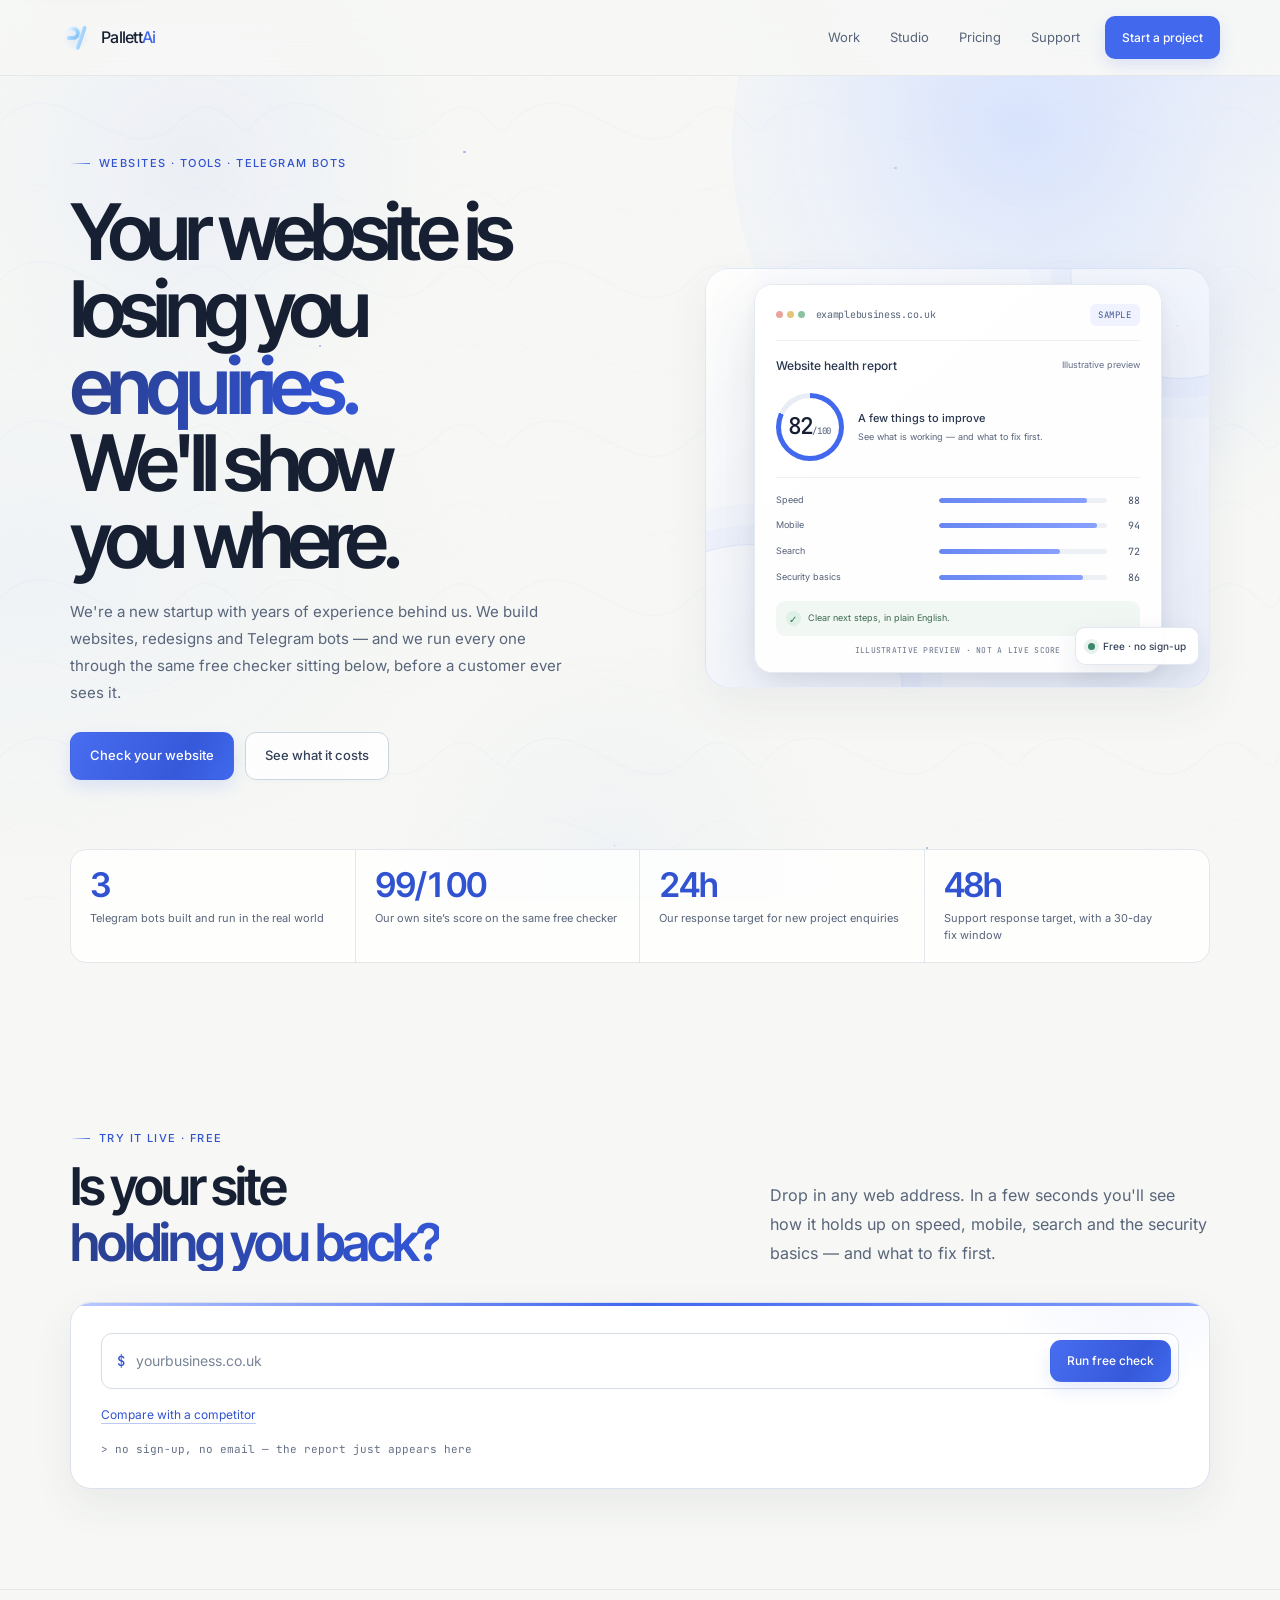
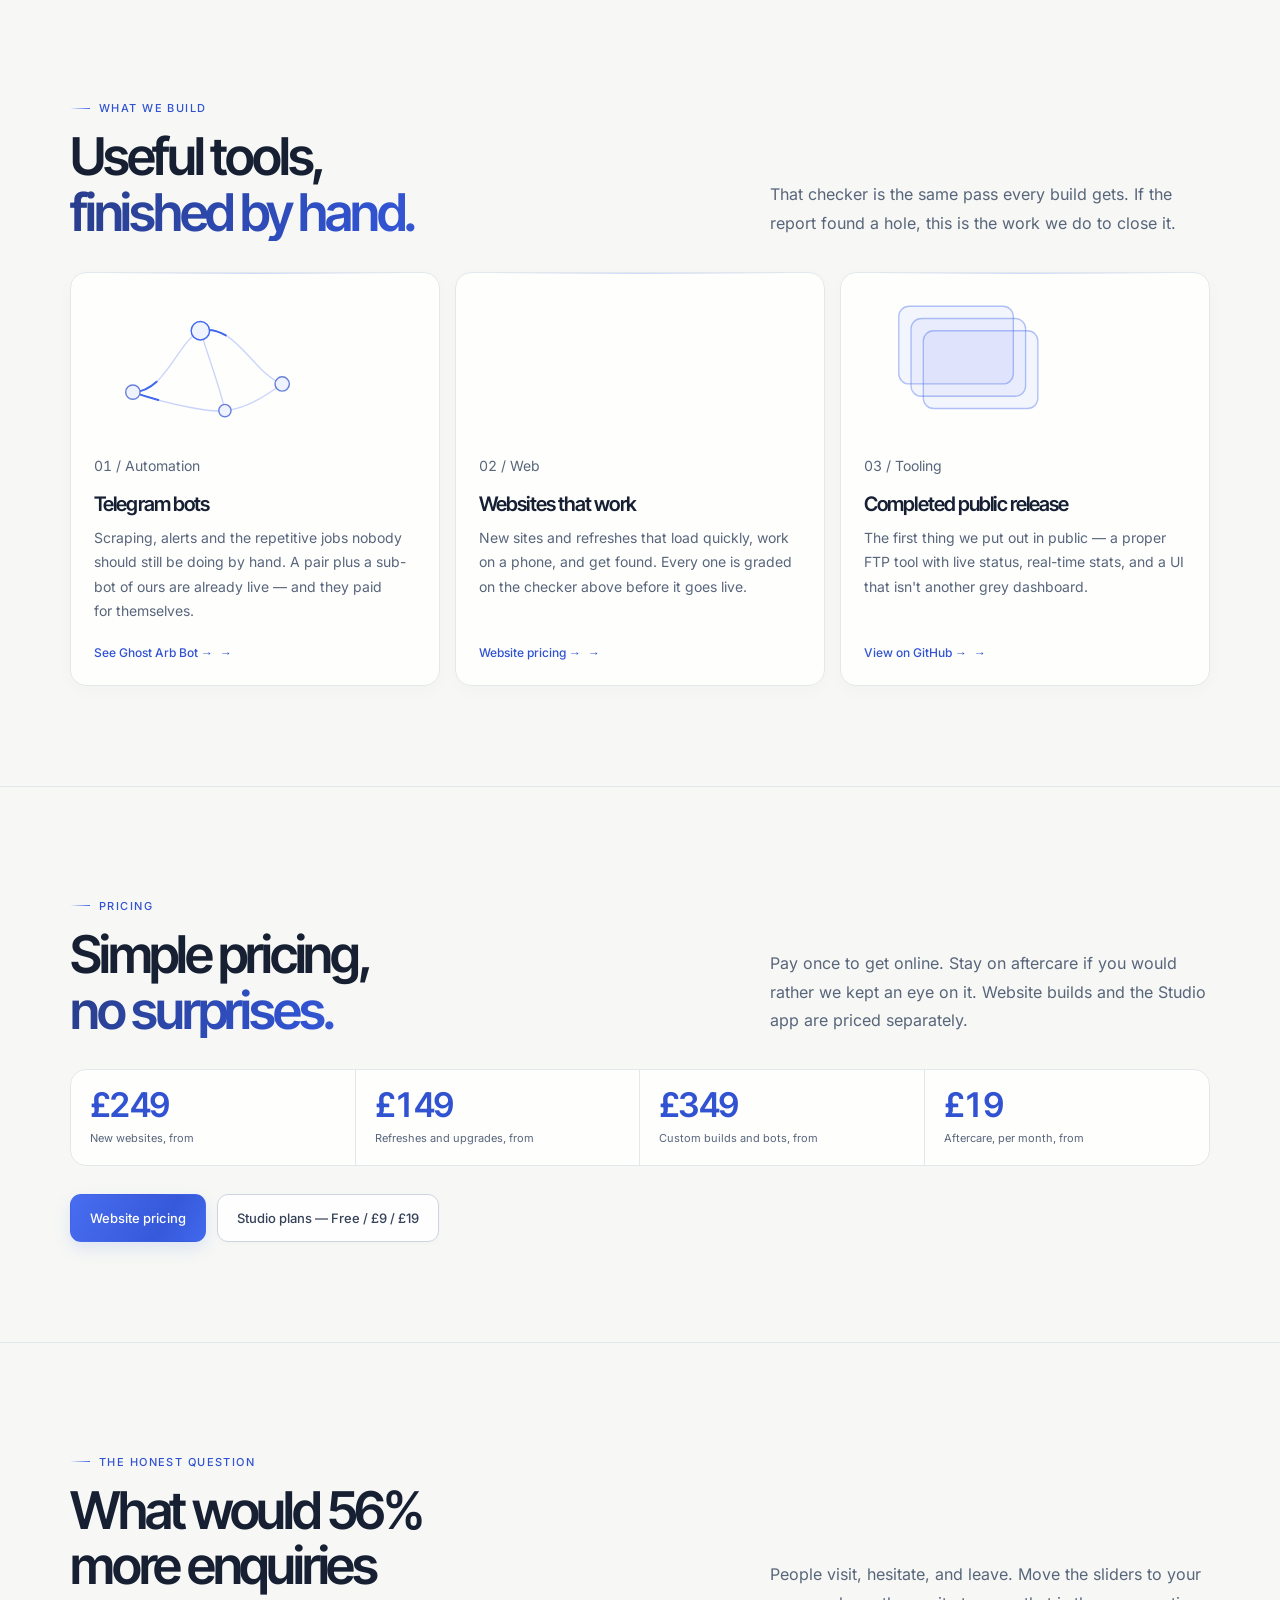
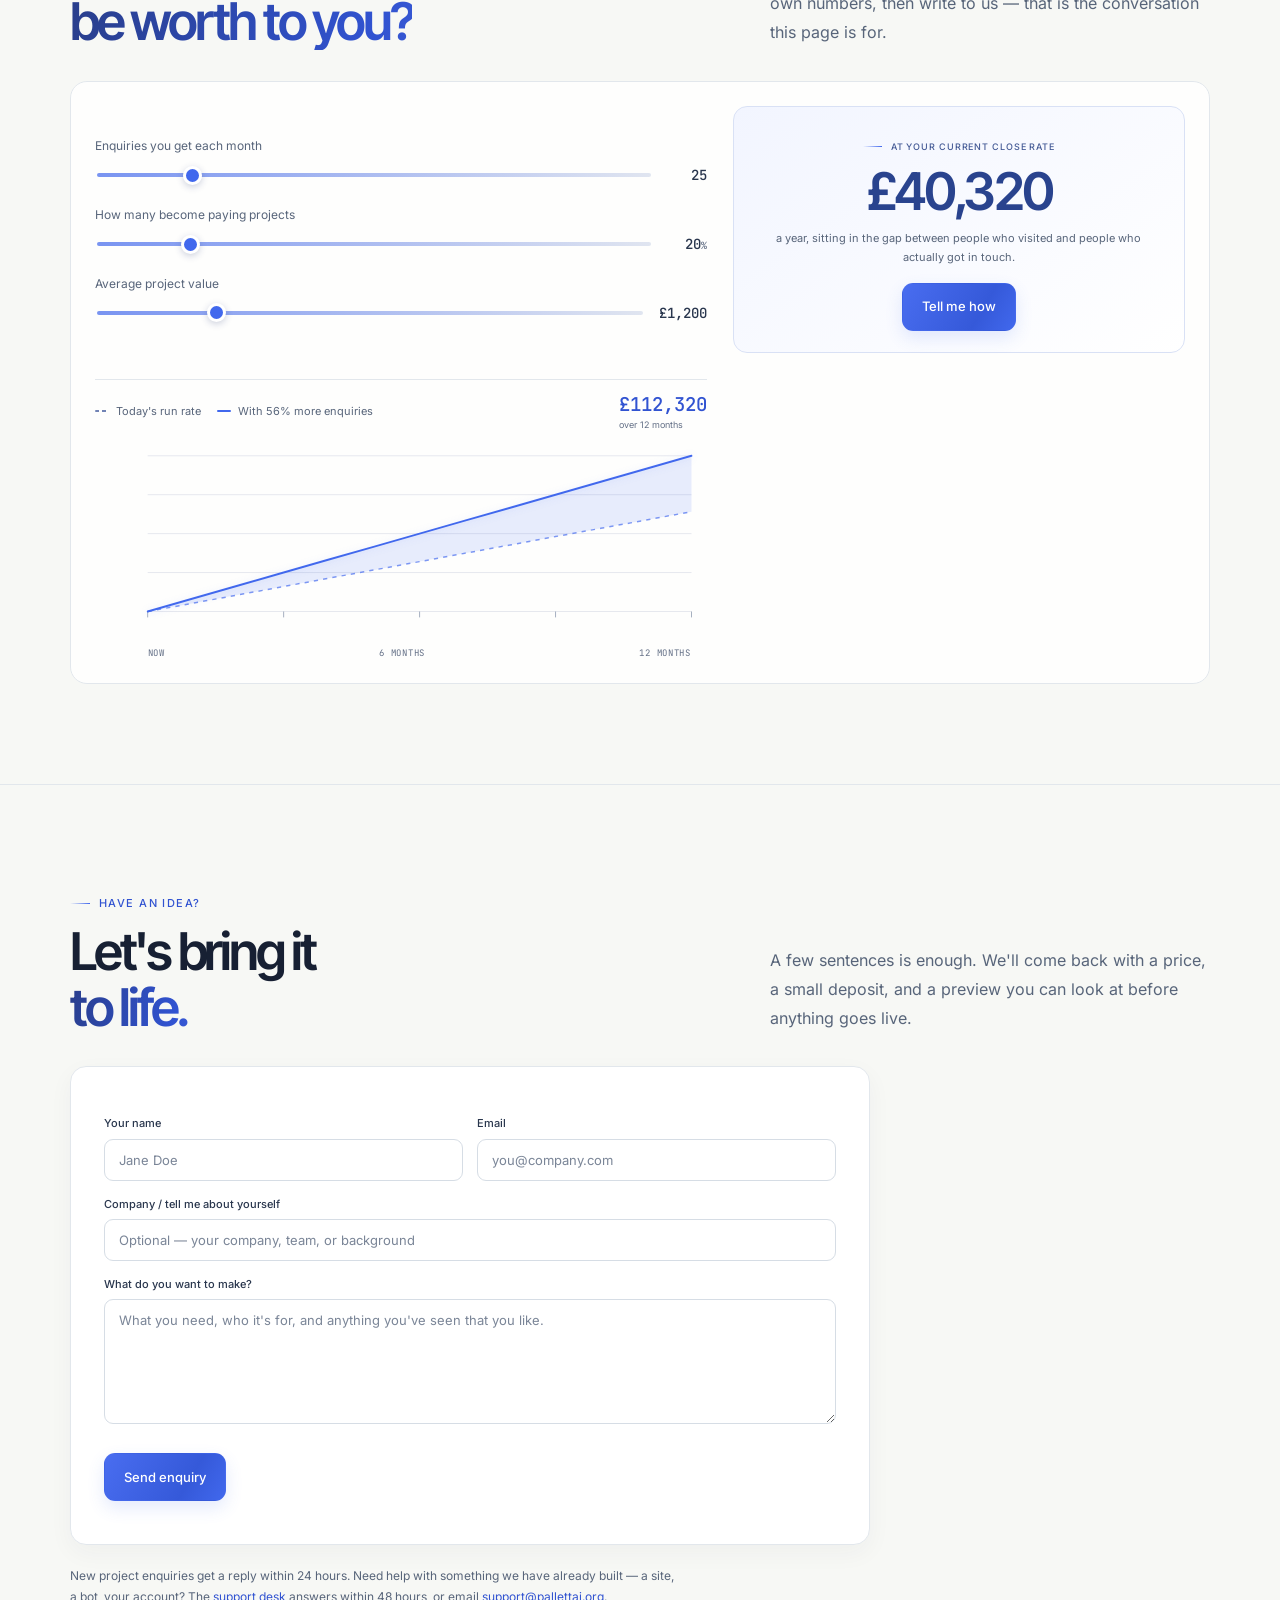
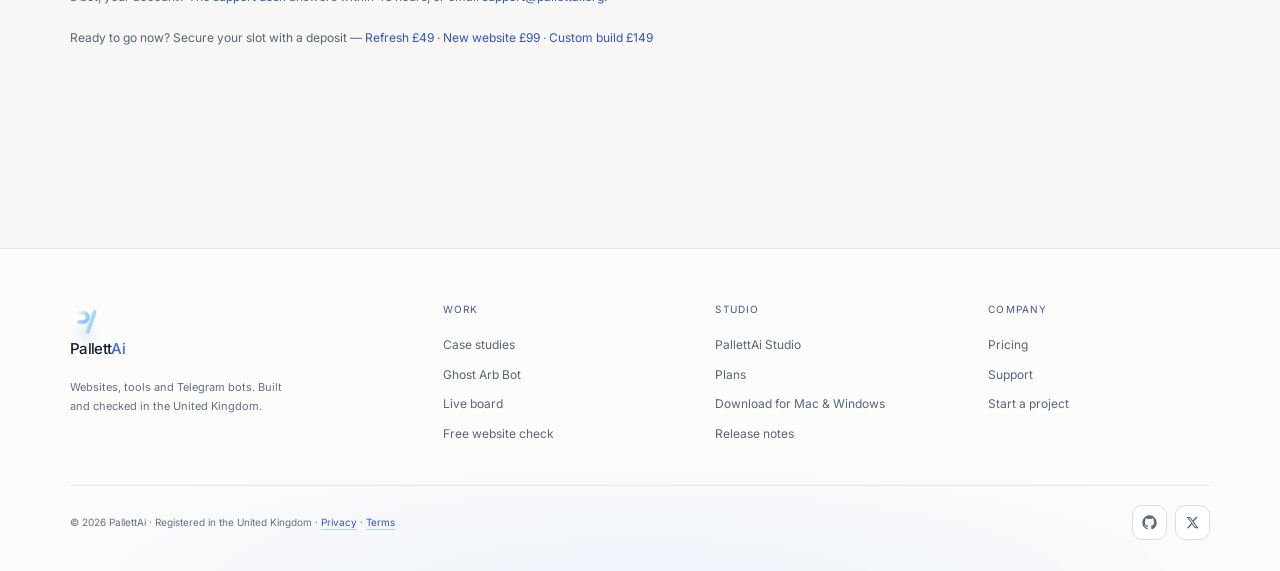
==== index.html @ 62310e42 "Release 0.4.15 and refresh the public site Document the new Studio release before its tag is publish" ====
<!DOCTYPE html>
<html lang="en-GB">
<head>
  <meta charset="UTF-8" />
  <meta name="viewport" content="width=device-width, initial-scale=1.0" />
  <meta name="description" content="A new startup with years of experience. We build websites, redesigns and Telegram bots — then run each through our own free check before anyone sees it." />
  <meta name="author" content="PallettAi" />
  <meta name="robots" content="index, follow" />
  <meta name="theme-color" content="#f7f8f5" />
  <link rel="canonical" href="https://pallettai.org/" />
  <meta property="og:type" content="website" />
  <meta property="og:site_name" content="PallettAi" />
  <meta property="og:title" content="Website Design &amp; Development UK | PallettAi" />
  <meta property="og:description" content="A new startup with years of experience. We build websites, redesigns and Telegram bots — then we check them ourselves before anyone else sees them." />
  <meta property="og:url" content="https://pallettai.org/" />
  <meta property="og:image" content="https://pallettai.org/share-v3.png" />
  <meta property="og:image:type" content="image/png" />
  <meta property="og:image:width" content="1200" />
  <meta property="og:image:height" content="630" />
  <meta property="og:image:alt" content="PallettAi — Your website is losing you enquiries." />
  <meta name="twitter:card" content="summary_large_image" />
  <meta name="twitter:title" content="Website Design &amp; Development UK | PallettAi" />
  <meta name="twitter:description" content="A new startup with years of experience. We build websites, redesigns and Telegram bots — then we check them ourselves before anyone else sees them." />
  <meta name="twitter:image" content="https://pallettai.org/share-v3.png" />
  <meta name="twitter:image:alt" content="PallettAi — Your website is losing you enquiries." />
  <title>Website Design &amp; Development UK | PallettAi</title>
  <meta http-equiv="Content-Security-Policy" content="default-src 'self'; script-src 'self' https://gc.zgo.at; style-src 'self' 'unsafe-inline'; font-src 'self'; img-src 'self' data: https:; connect-src 'self' https://formspree.io https://pallettai-grader.coreypallett20.workers.dev https://pallettai.goatcounter.com; object-src 'none'; base-uri 'self'; form-action https://formspree.io; frame-src 'none'" />
  <link rel="icon" type="image/png" sizes="32x32" href="favicon-32.png?v=2" />
  <link rel="icon" type="image/svg+xml" href="signal-favicon.svg?v=4" />
  <link rel="apple-touch-icon" href="apple-touch-icon.png?v=2" />
  <link rel="preconnect" href="https://gc.zgo.at" crossorigin />
  <link rel="preconnect" href="https://formspree.io" />
  <link rel="preconnect" href="https://pallettai-grader.coreypallett20.workers.dev" />
  <link rel="preload" href="fonts/inter-tight-latin-600.woff2" as="font" type="font/woff2" crossorigin />
  <link rel="stylesheet" href="theme.css" />
  <script src="payments.js" defer></script>
  <script src="theme.js" defer></script>
  <script src="grader.js" defer></script>
  <script src="app.js" defer></script>
  <script data-goatcounter="https://pallettai.goatcounter.com/count" async src="https://gc.zgo.at/count.js"></script>
  <noscript><img src="https://pallettai.goatcounter.com/count?p=/noscript" style="display:none" alt="" /></noscript>
  <noscript><style>.rv{opacity:1;transform:none}.hero h1 .ln{overflow:visible;padding-bottom:0;margin-bottom:0}.hero h1 .ln>i{animation:none}</style></noscript>
</head>
<body data-page="home">

<a class="skip" href="#top">Skip to content</a>
<div class="sky" id="sky" aria-hidden="true"></div>
<header class="nav" id="nav"></header>

<main id="top">

  <!-- ============ HERO ============ -->
  <section class="hero">
    <div class="wrap-l hero-grid">
      <div>
        <p class="eyebrow rv">Websites · Tools · Telegram bots</p>
        <h1 class="rv" data-d="1">
          <span class="ln"><i>Your website is</i></span>
          <span class="ln"><i>losing you <span class="grad">enquiries.</span></i></span>
          <span class="ln"><i>We'll show you where.</i></span>
        </h1>
        <p class="lede rv" data-d="2">We're a new startup with years of experience behind us. We build websites, redesigns and Telegram bots — and we run every one through the same free checker sitting below, before a customer ever sees it.</p>
        <div class="btns rv" data-d="3">
          <a class="btn ice" href="#grader">Check your website</a>
          <a class="btn line" href="pricing.html">See what it costs</a>
        </div>
        <p class="hero-assurance rv" data-d="3"><svg viewBox="0 0 20 20" fill="none" aria-hidden="true"><path d="m5 10.2 3.1 3L15.3 6" stroke="currentColor" stroke-width="1.8" stroke-linecap="round" stroke-linejoin="round"/></svg>No account. No email. Your report appears right on the page.</p>
      </div>

      <div class="orb rv" data-d="2" role="group" aria-label="Illustrative sample of the free website health report; this example is not a live result.">
        <div class="sample-report">
          <div class="sample-bar" aria-hidden="true">
            <span class="sample-dots"><i></i><i></i><i></i></span>
            <span class="sample-url">examplebusiness.co.uk</span>
            <span class="sample-label">SAMPLE</span>
          </div>
          <div class="sample-report-title">
            <b>Website health report</b>
            <span>Illustrative preview</span>
          </div>
          <div class="sample-score-row">
            <div class="sample-score-ring" role="img" aria-label="Sample score: 82 out of 100"><span>82<small>/100</small></span></div>
            <div class="sample-score-copy">
              <b>A few things to improve</b>
              <span>See what is working — and what to fix first.</span>
            </div>
          </div>
          <div class="sample-metrics" aria-label="Illustrative category scores">
            <div class="sample-metric"><span>Speed</span><span class="sample-track"><i class="w88"></i></span><b>88</b></div>
            <div class="sample-metric"><span>Mobile</span><span class="sample-track"><i class="w94"></i></span><b>94</b></div>
            <div class="sample-metric"><span>Search</span><span class="sample-track"><i class="w72"></i></span><b>72</b></div>
            <div class="sample-metric"><span>Security basics</span><span class="sample-track"><i class="w86"></i></span><b>86</b></div>
          </div>
          <div class="sample-report-foot"><span aria-hidden="true">✓</span> Clear next steps, in plain English.</div>
          <p class="sample-report-note">ILLUSTRATIVE PREVIEW · NOT A LIVE SCORE</p>
        </div>
        <span class="sample-float"><span class="sample-float-dot" aria-hidden="true"></span> Free · no sign-up</span>
      </div>
    </div>

    <div class="wrap-l">
      <div class="rail rv">
        <div><b><span data-count="3">3</span></b><p>Telegram bots built and run in the real world</p></div>
        <div><b><span data-count="100">100</span>/100</b><p>Our own site’s score on the same free checker</p></div>
        <div><b><span data-count="24">24</span>h</b><p>Our response target for new project enquiries</p></div>
        <div><b><span data-count="48">48</span>h</b><p>Support response target, with a 30-day fix window</p></div>
      </div>
    </div>
  </section>

  <!-- ============ THE CHECKER ============ -->
  <section class="sec" id="grader" aria-label="Free website health check">
    <svg class="wm" viewBox="0 0 1000 1000" aria-hidden="true"><use href="#wm"/></svg>
    <div class="wrap-l">
      <div class="head">
        <div class="rv">
          <p class="eyebrow">Try it live · free</p>
          <h2 class="big">Is your site<br /><span class="grad">holding you back?</span></h2>
        </div>
        <p class="lede rv" data-d="1">Drop in any web address. In a few seconds you'll see how it holds up on speed, mobile, search and the security basics — and what to fix first.</p>
      </div>

      <div class="console rv" data-d="1" id="check">
        <header class="print-sheet" id="print-sheet">
          <div class="ps-mark">PallettAi · Website health report</div>
          <p class="ps-title">How this site holds up</p>
          <dl class="ps-meta">
            <div><dt>Site</dt><dd id="ps-host">—</dd></div>
            <div><dt>Score</dt><dd id="ps-score">—</dd></div>
            <div><dt>Checked</dt><dd id="ps-date">—</dd></div>
          </dl>
        </header>

        <div class="console-in">
          <form class="prompt" id="check-form">
            <span class="sig" aria-hidden="true">$</span>
            <input id="check-url" type="text" inputmode="url" autocomplete="off" placeholder="yourbusiness.co.uk" aria-label="Website address to check" />
            <button class="btn ice sm" type="submit">Run free check</button>
          </form>

          <button class="vs-toggle" type="button" id="vs-toggle" aria-expanded="false" aria-controls="vs-field">Compare with a competitor</button>
          <div class="vs-field" id="vs-field" hidden>
            <div class="prompt">
              <span class="sig" aria-hidden="true">$</span>
              <input id="check-rival" type="text" inputmode="url" autocomplete="off" placeholder="theircompany.co.uk" aria-label="Competitor website address to compare against" />
            </div>
          </div>

          <p class="status" id="check-status" role="status" aria-live="polite">&gt; no sign-up, no email — the report just appears here</p>

          <div class="compare" id="check-compare" hidden>
            <div class="vs-grid">
              <div class="vs-col" id="vs-col-a">
                <div class="tagline">Your site</div>
                <div class="host" id="vs-host-a"></div>
                <div class="score" id="vs-score-a">0</div>
                <div class="of">out of 100</div>
              </div>
              <div class="vs-mid" aria-hidden="true">VS</div>
              <div class="vs-col" id="vs-col-b">
                <div class="tagline">Their site</div>
                <div class="host" id="vs-host-b"></div>
                <div class="score" id="vs-score-b">0</div>
                <div class="of">out of 100</div>
              </div>
            </div>
            <p class="vs-verdict" id="vs-verdict"></p>
            <div class="gaps" id="vs-gaps"></div>
          </div>

          <div class="out" id="check-out" hidden>
            <div class="gauge">
              <div class="host" id="g-host"></div>
              <div class="fig"><span id="g-score">0</span><small>/100</small></div>
              <div class="bandlabel" id="g-band"></div>
              <div class="bars" id="g-bars"></div>
            </div>
            <div>
              <p class="eyebrow">Your full findings</p>
              <ul class="finds" id="g-finds"></ul>
            </div>
          </div>

          <!-- The handoff. A scored report is the highest-intent moment on
               this site, and until now it dead-ended: you learned what was
               wrong and there was nowhere to take it. This block is the only
               place the checker points at Studio, and it is deliberately
               specific — it names the fixes the report just found.
               Filled by grader.js; hidden without JavaScript, because a
               handoff that cannot name your score is just an advert. -->
          <div class="next" id="check-next" hidden>
            <p class="eyebrow">The next step</p>
            <h3 class="next-h" id="next-head">Rebuild this site in Studio.</h3>
            <p class="next-p" id="next-body"></p>
            <ol class="next-steps">
              <li>Download <b>PallettAI Studio</b> — free, for Mac.</li>
              <li>Paste your address into <b>“Your current website URL”</b>
                <button type="button" class="nx-copy" id="next-copy" data-host="">Copy <span id="next-copy-host"></span></button></li>
              <li>It keeps your brand, contact details and services, and rebuilds
                around them — then you export a site you own outright.</li>
            </ol>
            <div class="btns">
              <a class="btn ice sm" id="next-dl" href="downloads.html?utm_source=grader&amp;utm_medium=checker&amp;utm_campaign=site-check">Get Studio — free</a>
              <span class="next-or">or <a href="#contact">have us rebuild it</a></span>
            </div>
            <p class="next-foot">The rebuild is yours to edit — nothing is published anywhere until you say so.</p>
          </div>

          <div class="tools" id="check-tools" hidden>
            <a class="btn ice sm" href="#contact">Let us fix it</a>
            <button type="button" id="tool-copy">Copy report link</button>
            <span class="sep" aria-hidden="true">·</span>
            <button type="button" id="tool-print">Save as PDF</button>
          </div>
          <p class="print-foot">Prepared by PallettAi · pallettai.org · A snapshot of speed, mobile, search and security basics — not a guarantee. We can fix what this report flags.</p>
        </div>
      </div>
    </div>
  </section>

  <!-- ============ WHAT WE BUILD ============ -->
  <section class="sec sec-split" id="features" aria-label="What we build">
    <div class="wrap-l">
      <div class="head">
        <div class="rv">
          <p class="eyebrow">What we build</p>
          <h2 class="big">Useful tools,<br /><span class="grad">finished by hand.</span></h2>
        </div>
        <p class="lede rv" data-d="1">That checker is the same pass every build gets. If the report found a hole, this is the work we do to close it.</p>
      </div>

      <div class="cards">
        <article class="card rv">
          <svg class="glyph" viewBox="0 0 220 130" aria-hidden="true">
            <path class="edge" d="M38 94 C70 94 82 44 104 34"/>
            <path class="edge" d="M104 34 C138 26 156 76 184 86"/>
            <path class="edge" d="M38 94 C78 108 118 114 128 112"/>
            <path class="edge" d="M128 112 C150 110 170 96 184 86"/>
            <path class="edge" d="M104 34 C112 60 124 92 128 112"/>
            <path class="pulse p1" d="M38 94 C70 94 82 44 104 34"/>
            <path class="pulse p2" d="M104 34 C138 26 156 76 184 86"/>
            <path class="pulse p3" d="M38 94 C78 108 118 114 128 112"/>
            <circle class="node" cx="38" cy="94" r="7"/>
            <circle class="node big" cx="104" cy="34" r="9"/>
            <circle class="node" cx="184" cy="86" r="7"/>
            <circle class="node" cx="128" cy="112" r="6"/>
          </svg>
          <p class="n">01 / Automation</p>
          <h3>Telegram bots</h3>
          <p>Scraping, alerts and the repetitive jobs nobody should still be doing by hand. A pair plus a sub-bot of ours are already live — and they paid for themselves.</p>
          <a class="go" href="telegram.html">See Ghost Arb Bot →</a>
        </article>

        <article class="card rv" data-d="1">
          <svg class="glyph" viewBox="0 0 220 130" aria-hidden="true">
            <rect class="dr d1" x="16" y="14" width="188" height="102" rx="10"/>
            <line class="dr d2" x1="16" y1="38" x2="204" y2="38"/>
            <circle class="dot d3" cx="30" cy="26" r="2.6"/>
            <circle class="dot d4" cx="41" cy="26" r="2.6"/>
            <circle class="dot d5" cx="52" cy="26" r="2.6"/>
            <line class="dr d4" x1="34" y1="56" x2="128" y2="56"/>
            <line class="dr d5" x1="34" y1="70" x2="168" y2="70"/>
            <rect class="dr d6" x="34" y="86" width="60" height="18" rx="9"/>
            <rect class="dr d7" x="102" y="86" width="44" height="18" rx="9"/>
          </svg>
          <p class="n">02 / Web</p>
          <h3>Websites that work</h3>
          <p>New sites and refreshes that load quickly, work on a phone, and get found. Every one is graded on the checker above before it goes live.</p>
          <a class="go" href="pricing.html">Website pricing →</a>
        </article>

        <article class="card rv" data-d="2">
          <svg class="glyph" viewBox="0 0 220 130" aria-hidden="true">
            <rect class="sheet d3" x="34" y="10" width="112" height="76" rx="10"/>
            <rect class="sheet d2" x="46" y="22" width="112" height="76" rx="10"/>
            <rect class="sheet d1" x="58" y="34" width="112" height="76" rx="10"/>
            <line class="ink d6" x1="72" y1="56" x2="150" y2="56"/>
            <line class="ink d7" x1="72" y1="70" x2="132" y2="70"/>
            <rect class="inbtn d8" x="72" y="84" width="46" height="14" rx="7"/>
          </svg>
          <p class="n">03 / Tooling</p>
          <h3>Completed public release</h3>
          <p>The first thing we put out in public — a proper FTP tool with live status, real-time stats, and a UI that isn't another grey dashboard.</p>
          <a class="go" href="https://github.com/PallettAi" target="_blank" rel="noopener">View on GitHub →</a>
        </article>
      </div>
    </div>
  </section>

  <!-- ============ PRICING STRIP ============ -->
  <section class="sec sec-split" id="pricing" aria-label="Pricing">
    <div class="wrap-l">
      <div class="head">
        <div class="rv">
          <p class="eyebrow">Pricing</p>
          <h2 class="big">Simple pricing,<br /><span class="grad">no surprises.</span></h2>
        </div>
        <p class="lede rv" data-d="1">Pay once to get online. Stay on aftercare if you would rather we kept an eye on it. Website builds and the Studio app are priced separately.</p>
      </div>

      <div class="rail rv" style="margin-top:0">
        <div><b>£249</b><p>New websites, from</p></div>
        <div><b>£149</b><p>Refreshes and upgrades, from</p></div>
        <div><b>£349</b><p>Custom builds and bots, from</p></div>
        <div><b>£19</b><p>Aftercare, per month, from</p></div>
      </div>

      <div class="btns rv" data-d="1" style="margin-top:28px">
        <a class="btn ice" href="pricing.html">Website pricing</a>
        <a class="btn line" href="downloads.html#studio-plans">Studio plans — Free / £9 / £19</a>
      </div>
    </div>
  </section>

  <!-- ============ ROI ============ -->
  <section class="sec sec-split" id="roi" aria-label="What more enquiries could be worth">
    <div class="wrap-l">
      <div class="head">
        <div class="rv">
          <p class="eyebrow">The honest question</p>
          <h2 class="big">What would 56% more enquiries<br /><span class="grad">be worth to you?</span></h2>
        </div>
        <p class="lede rv" data-d="1">People visit, hesitate, and leave. Move the sliders to your own numbers, then write to us — that is the conversation this page is for.</p>
      </div>

      <div class="roi rv" data-d="1">
        <div>
          <div class="slider">
            <label for="roi-enq">Enquiries you get each month</label>
            <div class="row">
              <input id="roi-enq" type="range" min="1" max="150" step="1" value="25" />
              <output id="roi-enq-v" for="roi-enq">25</output>
            </div>
          </div>
          <div class="slider">
            <label for="roi-close">How many become paying projects</label>
            <div class="row">
              <input id="roi-close" type="range" min="5" max="100" step="5" value="20" />
              <output id="roi-close-v" for="roi-close">20<small>%</small></output>
            </div>
          </div>
          <div class="slider">
            <label for="roi-value">Average project value</label>
            <div class="row">
              <input id="roi-value" type="range" min="200" max="5000" step="50" value="1200" />
              <output id="roi-value-v" for="roi-value">£1,200</output>
            </div>
          </div>
        </div>
        <div class="roi-out">
          <p class="kicker">At your current close rate</p>
          <span class="big" id="roi-extra" role="status">£0</span>
          <p id="roi-sub">a year, sitting in the gap between people who visited and people who actually got in touch.</p>
          <a class="btn ice" id="roi-cta" href="#contact">Tell me how</a>
        </div>

        <!-- Drawn by app.js from the same three sliders. Decorative: the
             figure above is the accessible statement of the same maths, and
             the shaded gap at month 12 equals #roi-extra exactly. -->
        <div class="roi-graph" id="roi-graph" aria-hidden="true">
          <div class="rc-top">
            <span class="rc-k rc-k1">Today's run rate</span>
            <span class="rc-k rc-k2">With 56% more enquiries</span>
            <span class="rc-tot" id="rc-tot">£0<small>over 12 months</small></span>
          </div>
          <svg class="rc" viewBox="0 0 720 208" preserveAspectRatio="none">
            <defs>
              <linearGradient id="rcFill" x1="0" y1="0" x2="0" y2="1">
                <stop offset="0%" stop-color="rgba(159,212,255,.42)"/>
                <stop offset="100%" stop-color="rgba(159,212,255,.03)"/>
              </linearGradient>
            </defs>
          </svg>
          <div class="rc-foot"><span>Now</span><span>6 months</span><span>12 months</span></div>
        </div>
      </div>
    </div>
  </section>

  <!-- ============ CONTACT ============ -->
  <section class="sec sec-split" id="contact" aria-label="Contact">
    <div class="wrap-l">
      <div class="head">
        <div class="rv">
          <p class="eyebrow">Have an idea?</p>
          <h2 class="big">Let's bring it<br /><span class="grad">to life.</span></h2>
        </div>
        <p class="lede rv" data-d="1">A few sentences is enough. We'll come back with a price, a small deposit, and a preview you can look at before anything goes live.</p>
      </div>

      <div class="panel form rv" data-d="1">
        <form id="contact-form" action="https://formspree.io/f/xgaeoapw" method="POST">
          <input type="hidden" name="_subject" value="New project enquiry from pallettai.org" />
          <input type="text" name="_gotcha" style="display:none" tabindex="-1" autocomplete="off" aria-hidden="true" />
          <input type="hidden" name="roi_note" id="cf-roi" value="" />
          <div class="two">
            <div class="f">
              <label for="cf-name">Your name</label>
              <input id="cf-name" name="name" type="text" placeholder="Jane Doe" required autocomplete="name" />
            </div>
            <div class="f">
              <label for="cf-email">Email</label>
              <input id="cf-email" name="email" type="email" placeholder="you@company.com" required autocomplete="email" spellcheck="false" />
            </div>
          </div>
          <div class="f">
            <label for="cf-company">Company / tell me about yourself</label>
            <input id="cf-company" name="company" type="text" placeholder="Optional — your company, team, or background" autocomplete="organization" />
          </div>
          <div class="f">
            <label for="cf-details">What do you want to make?</label>
            <textarea id="cf-details" name="details" rows="5" placeholder="What you need, who it's for, and anything you've seen that you like." required autocomplete="off"></textarea>
          </div>
          <div class="btns" style="margin-top:22px">
            <button class="btn ice" type="submit">Send enquiry</button>
          </div>
          <p class="status" role="status" aria-live="polite"></p>
        </form>
      </div>

      <p class="note-row rv" data-d="2">New project enquiries get a reply within 24 hours. Need help with something we have already built — a site, a bot, your account? The <a href="support.html">support desk</a> answers within 48 hours, or email <a href="mailto:support@pallettai.org">support@pallettai.org</a>.</p>
      <p class="note-row rv" data-d="2">Ready to go now? Secure your slot with a deposit — <a data-pay="depositRefresh" href="support.html">Refresh £49</a> · <a data-pay="depositCreate" href="support.html">New website £99</a> · <a data-pay="depositCustom" href="support.html">Custom build £149</a></p>
    </div>
  </section>
</main>

<footer id="sitefooter"></footer>

<script type="application/ld+json">
{
  "@context": "https://schema.org",
  "@type": "ProfessionalService",
  "name": "PallettAi",
  "description": "A new startup with years of experience, building websites, intelligent tools, and Telegram automation.",
  "email": "support@pallettai.org",
  "url": "https://pallettai.org/",
  "logo": "https://pallettai.org/apple-touch-icon.png",
  "priceRange": "££",
  "areaServed": "United Kingdom",
  "sameAs": ["https://github.com/PallettAi", "https://x.com/1PallettAi"]
}
</script>
</body>
</html>
---- theme.css ----
/* ============================================================
   PallettAi — light studio design system
   Ink-on-paper readability, logo-blue details, soft panels, and
   intentional motion. Shared by every public site page.
   ============================================================ */
@font-face{font-family:Inter;src:url("fonts/inter-latin-400.woff2") format("woff2");font-weight:400;font-style:normal;font-display:swap}
@font-face{font-family:Inter;src:url("fonts/inter-latin-500.woff2") format("woff2");font-weight:500;font-style:normal;font-display:swap}
@font-face{font-family:"Inter Tight";src:url("fonts/inter-tight-latin-600.woff2") format("woff2");font-weight:600;font-style:normal;font-display:swap}
@font-face{font-family:"JetBrains Mono";src:url("fonts/jetbrains-mono-latin-400.woff2") format("woff2");font-weight:400;font-style:normal;font-display:swap}
@font-face{font-family:"JetBrains Mono";src:url("fonts/jetbrains-mono-latin-500.woff2") format("woff2");font-weight:500;font-style:normal;font-display:swap}
@font-face{font-family:"JetBrains Mono";src:url("fonts/jetbrains-mono-latin-700.woff2") format("woff2");font-weight:700;font-style:normal;font-display:swap}

:root{
  color-scheme:light;
  --paper:#f7f8f5;
  --white:#fff;
  --ink:#172033;
  --ink-soft:#29364d;
  --muted:#58657a;
  --dim:#626f83;
  --faint:#647086;
  --mist:#58657a;
  --blue:#4168ed;
  --blue-dark:#3153d1;
  --blue-pale:#e8eeff;
  --cyan:#397888;
  --mint:#2a765b;
  --pass:#267452;
  --amber:#8a5600;
  --red:#a92e3e;
  --line:#e2e7ec;
  --line-strong:#d6dde5;
  --panel:#fff;
  --panel-2:#f1f3f2;
  --deep:#172239;
  --sans:Inter,-apple-system,BlinkMacSystemFont,"Segoe UI",Roboto,sans-serif;
  --display:"Inter Tight",Inter,-apple-system,BlinkMacSystemFont,"Segoe UI",sans-serif;
  --mono:"JetBrains Mono",ui-monospace,"SFMono-Regular",Menlo,monospace;
  --ease:cubic-bezier(.2,.75,.25,1);
  --pad:clamp(60px,8vw,100px);
  --wrap:1160px;
}
*{box-sizing:border-box}
[hidden]{display:none!important}
html{scroll-behavior:smooth;color-scheme:light;-webkit-text-size-adjust:100%;scroll-padding-top:88px}
body{margin:0;background:var(--paper);color:var(--ink);font-family:var(--sans);font-size:16px;line-height:1.65;-webkit-font-smoothing:antialiased;overflow-x:hidden;touch-action:manipulation}
body::before,body::after{content:none!important}
#sky,.sky{position:fixed;inset:0;z-index:0;overflow:hidden;pointer-events:none;background:radial-gradient(740px 460px at 93% -12%,rgba(205,219,255,.46),transparent 71%),radial-gradient(620px 410px at 2% 64%,rgba(225,233,249,.36),transparent 72%)}.sprite{position:absolute;width:0;height:0;overflow:hidden;pointer-events:none}.sky canvas{position:absolute;inset:0;width:100%;height:100%;opacity:.3}.sky .b1,.sky .b2,.sky .b3{position:absolute;display:block;border-radius:50%;pointer-events:none}.sky .b1{top:-14vw;left:-12vw;width:min(54vw,720px);aspect-ratio:1;background:radial-gradient(closest-side,rgba(168,190,250,.15),rgba(205,219,255,.07) 56%,transparent 74%);animation:skyBloomA 34s ease-in-out infinite}.sky .b2{top:8vh;right:-12vw;width:min(44vw,590px);aspect-ratio:1;background:radial-gradient(closest-side,rgba(180,201,255,.14),transparent 70%);animation:skyBloomB 43s ease-in-out infinite}.sky .b3{bottom:-21vw;left:24vw;width:min(48vw,640px);aspect-ratio:1;background:radial-gradient(closest-side,rgba(183,200,244,.11),transparent 72%);animation:skyBloomC 57s ease-in-out infinite}.sky .currents{position:absolute;top:-17.65%;left:-20%;width:120%;height:117.65%;max-width:none;opacity:.18;animation:skyDrift 52s linear infinite}.sky .currents.b{top:0;left:0;width:113.21%;height:112.7%;opacity:.12;animation:skyDriftBack 71s linear infinite}.sky .st{position:absolute;display:block;border-radius:50%;background:rgba(49,83,209,.42);animation-name:skyTwinkle;animation-timing-function:ease-in-out;animation-iteration-count:infinite}.sky .meteor{display:none}.sky .field{position:absolute;inset:0;width:100%;height:100%;opacity:.3}@keyframes skyBloomA{0%,100%{transform:translate3d(0,0,0) scale(1);opacity:.72}50%{transform:translate3d(14vw,7vh,0) scale(1.2);opacity:1}}@keyframes skyBloomB{0%,100%{transform:translate3d(0,0,0) scale(1);opacity:.8}50%{transform:translate3d(-12vw,-6vh,0) scale(1.16);opacity:.55}}@keyframes skyBloomC{0%,100%{transform:translate3d(0,0,0) scale(1);opacity:.55}50%{transform:translate3d(9vw,-10vh,0) scale(1.18);opacity:.9}}@keyframes skyDrift{to{transform:translate3d(16.6667%,15%,0)}}@keyframes skyDriftBack{to{transform:translate3d(-11.6667%,-11.25%,0)}}@keyframes skyTwinkle{0%,100%{opacity:.12;transform:scale(.72)}50%{opacity:.52;transform:scale(1.12)}}.lean .sky .b1,.lean .sky .b2,.lean .sky .b3,.lean .sky .currents{animation:none}
a{color:inherit;text-decoration:none}
img,svg{display:block;max-width:100%}
button,input,textarea,select{font:inherit}
:focus-visible{outline:3px solid var(--blue);outline-offset:4px;border-radius:5px}
::selection{background:#d6dfff;color:var(--ink)}
p{margin:0}
h1,h2,h3,h4{margin:0;font-family:var(--display);font-weight:600;line-height:1.08;letter-spacing:-.055em;text-wrap:balance}
main p{text-wrap:pretty}
main a:not(.btn):not(.brand):not(.go):not(.card):not(.nav-cta):not(.button){color:var(--blue-dark);text-decoration-color:#bdc9f2;text-decoration-thickness:1px;text-underline-offset:3px;transition:color .2s ease,text-decoration-color .2s ease}
main a:not(.btn):not(.brand):not(.go):not(.card):not(.nav-cta):not(.button):hover{color:#2448ba;text-decoration-color:currentColor}
button{color:inherit}
[id]{scroll-margin-top:92px}
.wrap{width:min(var(--wrap),calc(100% - 48px));margin-inline:auto}
.wrap-l{width:min(1140px,calc(100% - 48px));margin-inline:auto}
.sec{position:relative;overflow:hidden;padding:var(--pad) 0}
.sr{position:absolute;width:1px;height:1px;padding:0;margin:-1px;overflow:hidden;clip:rect(0 0 0 0);white-space:nowrap;border:0}
.skip{position:fixed;z-index:200;top:-70px;left:18px;padding:11px 19px;border-radius:9px;background:var(--ink);color:#fff;font-size:13px;font-weight:500;box-shadow:0 8px 24px rgba(23,32,51,.16);transition:top .22s var(--ease)}
.skip:focus-visible{top:14px;outline-color:#fff}

/* Type, labels and brand accents */
.grad{background:linear-gradient(104deg,#293e8b 0%,#3153d1 56%,#526dd7 100%);background-size:160% 100%;background-position:0 50%;-webkit-background-clip:text;background-clip:text;color:transparent;animation:sheen 18s ease-in-out infinite}
@keyframes sheen{0%,100%{background-position:0 50%}50%{background-position:100% 50%}}
.tint,.eyebrow,.kicker{color:var(--blue-dark)}
.eyebrow{display:inline-flex;align-items:center;gap:9px;margin:0;font-size:11px;font-weight:500;letter-spacing:.13em;text-transform:uppercase}
.eyebrow::before{content:"";width:20px;height:1px;background:linear-gradient(90deg,transparent,var(--blue))}
.kicker{display:inline-flex;align-items:center;gap:9px;font-size:11px;font-weight:500;letter-spacing:.13em;text-transform:uppercase}
.kicker::before{content:"";width:19px;height:1px;background:linear-gradient(90deg,transparent,var(--blue))}
.lede{max-width:60ch;color:var(--muted);font-size:16px;line-height:1.8}
.lede-bar{padding-left:17px;border-left:2px solid var(--blue)}
.pill{display:inline-flex;align-items:center;gap:9px;padding:7px 13px 7px 11px;border:1px solid #d7dff9;border-radius:999px;background:#edf1ff;color:#344d9e;font-size:10px;font-weight:500;letter-spacing:.12em;text-transform:uppercase}.pill .dot{width:7px;height:7px;flex:0 0 auto;border-radius:50%;background:#39896b;box-shadow:0 0 0 4px rgba(57,137,107,.13);animation:dotBreath 3.2s ease-in-out infinite}
.pill .dot,.badge .dot{width:7px;height:7px;flex:0 0 auto;border-radius:50%;background:#39896b;box-shadow:0 0 0 4px rgba(57,137,107,.13);animation:dotBreath 3.2s ease-in-out infinite}
@keyframes dotBreath{0%,100%{opacity:1}50%{opacity:.55}}
.page-hero{position:relative;max-width:78ch;padding:71px 0 43px}
.page-hero h1{margin:20px 0 0;font-size:clamp(41px,5.5vw,66px);line-height:1.02;letter-spacing:-.067em}
.page-hero h1 .g,h1 .g,h2 .g,h3 .g{color:var(--blue)}
.page-hero .lede{margin-top:21px;max-width:68ch}
.page-hero .stamp{margin:19px 0 0;color:var(--faint);font-size:12px;letter-spacing:.035em}
.phero{position:relative;padding:82px 0 8px}
.phero h1{margin-top:19px;font-size:clamp(44px,6vw,70px);line-height:1.02}
.phero .lede{max-width:64ch;margin-top:19px}
.phero .meta{margin-top:18px;color:var(--muted);font-size:13px}
.phero .btns{margin-top:24px}
h2.big,.sec-head h2{font-size:clamp(34px,4.15vw,52px);line-height:1.07;letter-spacing:-.062em}

/* Polished navigation, active states, and responsive menu */
.nav{position:sticky;top:0;z-index:80;margin:0;padding:10px max(18px,calc((100vw - var(--wrap))/2));background:rgba(247,248,245,.9);border-bottom:1px solid rgba(33,48,73,.075);backdrop-filter:blur(18px) saturate(150%);-webkit-backdrop-filter:blur(18px) saturate(150%);transition:background .3s,border-color .3s,box-shadow .3s}
body:not([data-page="home"]) .page-hero,body:not([data-page="home"]) .machine-hero{padding-top:60px}
main,.nav~footer{position:relative;z-index:1}
.nav.stuck{background:rgba(255,255,255,.94);border-bottom-color:var(--line);box-shadow:0 8px 25px rgba(32,47,75,.055)}
.nav-in{position:relative;display:flex;align-items:center;gap:22px;min-height:55px;max-width:var(--wrap);margin-inline:auto}
.brand{position:relative;display:inline-flex;align-items:center;gap:10px;flex:0 0 auto;color:var(--ink);font-family:var(--sans);font-size:16px}
.brand::before{position:absolute;top:50%;left:-4px;width:39px;height:39px;transform:translateY(-50%);border-radius:50%;background:radial-gradient(closest-side,rgba(65,104,237,.1),transparent 72%);animation:haloPulse 6s ease-in-out infinite;content:"";pointer-events:none}
@keyframes haloPulse{0%,100%{opacity:.55;scale:.9}50%{opacity:1;scale:1.26}}
.brand img,.brand svg{position:relative;z-index:1;width:31px;height:31px;flex:0 0 auto}
.brand b{font-weight:500;letter-spacing:-.045em}
.brand b i{color:var(--blue);font-style:normal}
.nav-links{display:flex;align-items:center;gap:4px;margin-left:auto}
.nav-links a{position:relative;padding:9px 13px;border-radius:9px;color:var(--muted);font-size:13px;white-space:nowrap;transition:color .2s,background .2s}
.nav-links a:hover,.nav-links a.active{background:#edf1ff;color:#314b9e}
.nav-links a.active::after{position:absolute;right:13px;bottom:4px;left:13px;height:2px;border-radius:2px;background:linear-gradient(90deg,transparent,var(--blue),transparent);content:""}
.nav-links a.nav-cta{margin-left:8px;padding:11px 16px;border:1px solid transparent;border-radius:10px;background:var(--blue);color:#fff;font-size:12px;font-weight:500;box-shadow:0 6px 16px rgba(65,104,237,.15);transition:transform .22s var(--ease),background .2s,box-shadow .22s}
.nav-links a.nav-cta:hover{transform:translateY(-1px);background:var(--blue-dark)!important;box-shadow:0 10px 20px rgba(65,104,237,.22);color:#fff!important}
.nav-links a.nav-cta,.nav-links a.nav-cta.active{background:var(--blue)!important;color:#fff!important}.nav-links a.nav-cta.active:hover{background:var(--blue-dark)!important}
.nav-links a.nav-cta.active::after{display:none}
.prog{position:absolute;right:0;bottom:-10px;left:0;height:2px;border-radius:2px;background:transparent;pointer-events:none}
.prog i{display:block;width:100%;height:100%;transform:scaleX(0);transform-origin:left;background:linear-gradient(90deg,#9cb0ff,var(--blue));border-radius:inherit}
.burger{display:none;width:42px;height:42px;margin-left:auto;border:1px solid var(--line-strong);border-radius:11px;background:#fff;color:var(--ink);cursor:pointer;font-size:17px;transition:background .2s,border-color .2s}
.burger:hover{background:#edf1ff;border-color:#bdc9f2}

/* Buttons: restrained sheen on interaction, confident defaults */
.btns{display:flex;flex-wrap:wrap;align-items:center;gap:11px}
.btns.center{justify-content:center}
.btn{position:relative;isolation:isolate;display:inline-flex;align-items:center;justify-content:center;gap:9px;min-height:48px;padding:0 19px;overflow:hidden;border:1px solid transparent;border-radius:11px;background:var(--blue);color:#fff;font-family:var(--sans);font-size:13px;font-weight:500;letter-spacing:0;text-align:center;cursor:pointer;transition:transform .22s var(--ease),background .2s,border-color .2s,box-shadow .22s,color .2s}
.btn:hover{transform:translateY(-2px);background:var(--blue-dark);box-shadow:0 11px 24px rgba(65,104,237,.2);color:#fff}
.btn:active{transform:translateY(0);box-shadow:0 4px 11px rgba(65,104,237,.16)}
.btn.go,.btn.ice{border-color:transparent!important;background:linear-gradient(120deg,#496df0,#3559d9 68%,#4168ed)!important;color:#fff!important;box-shadow:0 7px 17px rgba(65,104,237,.14)}
.btn.go:hover,.btn.ice:hover{background:linear-gradient(120deg,#4168ed,#2f50cf)!important;box-shadow:0 13px 26px rgba(65,104,237,.23)}
.btn.go::after,.btn.ice::after{position:absolute;z-index:-1;top:-35%;bottom:-35%;left:-40%;width:25%;transform:skewX(-19deg);background:linear-gradient(90deg,transparent,rgba(255,255,255,.58),transparent);content:"";opacity:0}
.btn.go:hover::after,.btn.ice:hover::after{opacity:.9;animation:buttonSheen .8s var(--ease)}
@keyframes buttonSheen{to{transform:translateX(620%) skewX(-19deg)}}
.btn.line,.btn.alt{border-color:#ccd5e0!important;background:rgba(255,255,255,.78)!important;color:#354158!important;box-shadow:0 2px 5px rgba(29,44,69,.025)}
.btn.line:hover,.btn.alt:hover{border-color:#a9b9ec!important;background:#fff!important;color:#294bbf!important;box-shadow:0 8px 18px rgba(42,61,102,.09)}
.btn.sm{min-height:41px;padding:0 15px;font-size:12px}
.btn:disabled{opacity:.52;cursor:wait;transform:none;box-shadow:none}

/* Homepage hero and sample report art */
.hero{position:relative;isolation:isolate;overflow:hidden;padding:69px 0 57px}
.hero::before{position:absolute;z-index:-1;top:-275px;right:-142px;width:min(690px,62vw);aspect-ratio:1;border-radius:50%;background:radial-gradient(circle at 42% 48%,rgba(204,219,255,.7),rgba(222,231,255,.39) 38%,rgba(241,244,249,0) 73%);content:"";pointer-events:none}
.hero-grid{display:grid;grid-template-columns:minmax(0,1.08fr) minmax(350px,.92fr);gap:43px;align-items:center}
.hero h1{max-width:680px;margin:20px 0 19px;font-size:clamp(53px,6.5vw,78px);line-height:.99;letter-spacing:-.075em}
.hero h1 .blue{color:var(--blue)}
.hero .lede{max-width:55ch;margin:0;font-size:15px}
.hero .btns{margin-top:26px}
.hero-note{margin:14px 0 0;color:var(--faint);font-size:11px}
.hero-assurance{display:flex;align-items:center;gap:8px;margin-top:14px;color:var(--faint);font-size:11px}
.hero-assurance svg{width:15px;height:15px;flex:0 0 auto;color:var(--pass)}
.hero h1 .ln{display:block;overflow:hidden;padding-bottom:.11em;margin-bottom:-.11em}
.hero h1 .ln>i{display:block;font-style:normal;animation:lineUp .9s var(--ease) both}
.head h2,.phero h1{overflow:hidden}.head h2 .rh,.phero h1 .rh{display:block;animation:lineUp .82s var(--ease) both}
.head h2 .rh{padding-bottom:.1em;margin-bottom:-.1em}.phero h1 .rh{padding-bottom:.1em;margin-bottom:-.1em}
.hero h1 .ln:nth-child(2)>i{animation-delay:.12s}
.hero h1 .ln:nth-child(3)>i{animation-delay:.24s}
@keyframes lineUp{from{transform:translate3d(0,115%,0);opacity:0}to{transform:none;opacity:1}}
.orb{position:relative;isolation:isolate;display:grid;min-height:clamp(340px,35vw,420px);place-items:center;overflow:hidden;border:1px solid rgba(89,121,200,.12);border-radius:24px;background:linear-gradient(140deg,rgba(255,255,255,.8),rgba(232,238,251,.84));box-shadow:0 18px 46px rgba(39,55,94,.065)}
.legacy-art{display:none!important}
.sample-report{position:relative;z-index:1;width:min(82%,408px);padding:19px 21px 17px;border:1px solid #e5e9f0;border-radius:18px;background:rgba(255,255,255,.97);box-shadow:0 27px 64px rgba(33,48,82,.13),0 4px 13px rgba(33,48,82,.05);animation:reportFloat 7s ease-in-out infinite}
@keyframes reportFloat{0%,100%{transform:translateY(0)}50%{transform:translateY(-7px)}}
.sample-bar{display:flex;align-items:center;gap:7px;padding-bottom:14px;border-bottom:1px solid #edf0f4}
.sample-dots{display:flex;gap:4px}.sample-dots i{width:7px;height:7px;border-radius:50%;background:#d6dce7}.sample-dots i:first-child{background:#e8a49d}.sample-dots i:nth-child(2){background:#e5c47b}.sample-dots i:nth-child(3){background:#8bc3a2}
.sample-url{margin-left:4px;color:#58657a;font:10px var(--mono);letter-spacing:-.03em}
.sample-label{margin-left:auto;padding:5px 8px;border-radius:6px;background:#f0f3ff;color:#40578f;font:9px var(--mono);letter-spacing:.07em}
.sample-report-title{display:flex;align-items:center;justify-content:space-between;gap:12px;padding-top:15px;color:var(--ink-soft);font-size:12px}
.sample-report-title b{font-weight:500}.sample-report-title span{color:var(--faint);font-size:9px}
.sample-score-row{display:flex;align-items:center;gap:14px;padding:17px 0 16px;border-bottom:1px solid #edf0f4}
.sample-score-ring{position:relative;display:grid;width:68px;height:68px;flex:0 0 auto;place-items:center;border-radius:50%;background:conic-gradient(var(--blue) 0 82%,#e8edf5 82% 100%)}
.sample-score-ring::before{position:absolute;inset:5px;border-radius:50%;background:#fff;content:""}
.sample-score-ring span{position:relative;z-index:1;color:var(--ink);font:500 23px/1 var(--mono);letter-spacing:-.09em}.sample-score-ring small{color:var(--faint);font-size:9px;letter-spacing:-.04em}
.sample-score-copy b,.sample-score-copy span{display:block}.sample-score-copy b{color:var(--ink-soft);font-size:11px;font-weight:500}.sample-score-copy span{margin-top:3px;color:var(--muted);font-size:9px}
.sample-metrics{display:grid;gap:11px;padding-top:15px}.sample-metric{display:grid;grid-template-columns:minmax(76px,.92fr) minmax(65px,1fr) 24px;align-items:center;gap:9px;color:#536075;font-size:9px}.sample-metric b{color:#46536a;font:10px var(--mono);text-align:right}
.sample-track{height:5px;overflow:hidden;border-radius:99px;background:#edf0f5}.sample-track i{display:block;height:100%;border-radius:inherit;background:linear-gradient(90deg,#6887f1,#88a0ff)}.sample-track .w88{width:88%}.sample-track .w94{width:94%}.sample-track .w72{width:72%}.sample-track .w86{width:86%}
.sample-report-foot{display:flex;align-items:center;gap:7px;margin-top:16px;padding:10px;border-radius:9px;background:#f1f7f3;color:#3c694f;font-size:9px}.sample-report-foot span{display:grid;width:15px;height:15px;place-items:center;border-radius:50%;background:#dff0e6;color:#267452;font-size:10px}
.sample-report-note{margin-top:9px;color:#667286;text-align:center;font:8px var(--mono);letter-spacing:.035em}
.sample-float{position:absolute;right:10px;bottom:22px;z-index:2;display:inline-flex;align-items:center;gap:8px;padding:10px 12px;border:1px solid rgba(225,231,240,.95);border-radius:10px;background:rgba(255,255,255,.97);box-shadow:0 10px 28px rgba(33,48,82,.09);color:#354158;font-size:10px;font-weight:500;animation:sampleFloat 5.5s ease-in-out infinite}.orb.in .sample-float,.orb.rv.in .sample-float{animation:sampleFloat 5.5s ease-in-out infinite,sampleAppear .82s var(--ease) both}@keyframes sampleFloat{0%,100%{transform:translateY(0)}50%{transform:translateY(-7px)}}@keyframes sampleAppear{from{opacity:0}to{opacity:1}}
.sample-float-dot{width:7px;height:7px;border-radius:50%;background:#39896b;box-shadow:0 0 0 4px rgba(57,137,107,.12)}
.orb::before,.orb::after{position:absolute;z-index:-1;width:220px;height:220px;border:1px solid rgba(65,104,237,.11);border-radius:50%;box-shadow:0 0 0 19px rgba(65,104,237,.025),0 0 0 40px rgba(65,104,237,.018);content:"";pointer-events:none}
.orb::before{top:-112px;right:-83px}.orb::after{bottom:-159px;left:-105px;width:300px;height:300px}
.art{position:absolute;inset:0;width:100%;height:100%;max-width:none;pointer-events:none}
.art .chart{transform-box:view-box;transform-origin:320px 300px;animation:chartSpin 180s linear infinite}
.art .contours>g{transform-box:view-box;transform-origin:320px 300px}
.art .d1{animation:breathe1 62s ease-in-out infinite}.art .d2{animation:breathe2 84s ease-in-out infinite}.art .d3{animation:breathe3 106s ease-in-out infinite}
@keyframes chartSpin{to{transform:rotate(-360deg)}}
@keyframes breathe1{0%,100%{transform:rotate(0) scale(1)}50%{transform:rotate(3deg) scale(1.025)}}
@keyframes breathe2{0%,100%{transform:rotate(0) scale(1.02)}50%{transform:rotate(-3.4deg) scale(.98)}}
@keyframes breathe3{0%,100%{transform:rotate(0) scale(.98)}50%{transform:rotate(4deg) scale(1.03)}}
.art .hi{stroke-dasharray:6 10;animation:hiMarch 26s linear infinite}@keyframes hiMarch{to{stroke-dashoffset:-320}}
.art .sonar{fill:none;stroke:rgba(65,104,237,.24);stroke-width:1.3;transform-box:fill-box;transform-origin:center;opacity:0;animation:sonar 7.5s ease-out infinite}
.art .sonar:nth-of-type(2){animation-delay:2.5s}.art .sonar:nth-of-type(3){animation-delay:5s}
@keyframes sonar{0%{transform:scale(.1);opacity:0}12%{opacity:.65}100%{transform:scale(1);opacity:0}}
.art .beam{transform-box:view-box;transform-origin:320px 300px;animation:sweep 23s linear infinite}@keyframes sweep{to{transform:rotate(360deg)}}
.art .halo{transform-box:fill-box;transform-origin:center;animation:halo 6.4s ease-in-out infinite}@keyframes halo{0%,100%{transform:scale(1);opacity:.7}50%{transform:scale(1.2);opacity:1}}
.art .orbitA,.art .orbitB{transform-box:view-box;transform-origin:320px 300px}.art .orbitA{animation:sweep 44s linear infinite}.art .orbitB{animation:sweep 68s linear infinite reverse}
.art .dust{fill:#4567bd}.art .dust circle{animation:twinkle 5.5s ease-in-out infinite}@keyframes twinkle{0%,100%{opacity:.18}50%{opacity:.7}}
.orb-tag{position:absolute;top:18px;left:20px;color:#516493;font-size:10px;letter-spacing:.12em;text-transform:uppercase}
.chip-row{position:absolute;top:16px;right:16px;display:grid;justify-items:end;gap:6px}
.chip{padding:6px 10px;border:1px solid rgba(220,227,239,.92);border-radius:8px;background:rgba(255,255,255,.91);color:#59657a;font-size:10px;box-shadow:0 4px 11px rgba(33,48,82,.045)}
.chip b{color:#354c9a;font-weight:500}
.orb-fig{position:absolute;inset:0;display:grid;place-content:center;text-align:center;pointer-events:none}
.orb-fig::before{position:absolute;top:50%;left:50%;width:198px;height:198px;transform:translate(-50%,-50%);border:1px solid rgba(65,104,237,.09);border-radius:50%;background:radial-gradient(closest-side,rgba(255,255,255,.91),rgba(255,255,255,.53) 66%,transparent);content:""}
.orb-fig b,.orb-fig span{position:relative;display:block}
.orb-fig b{font:500 clamp(59px,7vw,84px)/1 var(--mono);letter-spacing:-.09em;background:linear-gradient(160deg,#273c83,#4168ed 75%);-webkit-background-clip:text;background-clip:text;color:transparent;font-variant-numeric:tabular-nums}
.orb-fig span{margin-top:9px;color:#56647d;font-size:10px;letter-spacing:.12em;text-transform:uppercase}
.orb .phyllo{transform-box:view-box;transform-origin:320px 300px;animation:bloomSpin 220s linear infinite}.orb .phyllo circle{fill:rgba(65,104,237,.55)}
.orb .phyllo g.pb{animation:bloomTwk 5s ease-in-out infinite}@keyframes bloomSpin{to{transform:rotate(360deg)}}@keyframes bloomTwk{0%,100%{opacity:.24}50%{opacity:.7}}
.orb .conste{transform-box:view-box;transform-origin:320px 300px;animation:consteSpin 190s linear infinite reverse}@keyframes consteSpin{to{transform:rotate(360deg)}}
.orb .conste .lnk{stroke:rgba(65,104,237,.22);stroke-width:1;stroke-dasharray:3 8}.orb .conste g.lk{animation:lnkMarch 30s linear infinite}@keyframes lnkMarch{to{stroke-dashoffset:-220}}
.orb .conste .nd{fill:#3559c7}.orb .conste g.ndg{animation:ndTwk 6.5s ease-in-out infinite}@keyframes ndTwk{0%,100%{opacity:.25}50%{opacity:.8}}
.orb .arc{fill:none;stroke-width:2.3;transition:stroke-dashoffset 2.6s var(--ease)}.orb.in .arc{stroke-dashoffset:var(--end)}
.rail{display:grid;grid-template-columns:repeat(4,1fr);margin-top:37px;overflow:hidden;border:1px solid var(--line);border-radius:16px;background:rgba(255,255,255,.8)}
.rail>div{padding:18px 19px;border-right:1px solid var(--line)}.rail>div:last-child{border-right:0}
.rail b{display:block;color:var(--blue-dark);font:500 clamp(26px,3vw,34px)/1 var(--display);letter-spacing:-.05em;font-variant-numeric:tabular-nums}
.rail p{margin-top:8px;color:var(--muted);font-size:11px;line-height:1.55}

/* Inner-page navigation is shared; the footer is grouped and breathable */
footer{position:relative;overflow:hidden;margin-top:var(--pad);padding:52px 0 31px;border-top:1px solid var(--line);background:rgba(255,255,255,.61)}
footer::before{position:absolute;bottom:-70%;left:50%;width:150%;height:130%;transform:translateX(-50%);border-radius:50%;background:radial-gradient(closest-side,rgba(65,104,237,.07),transparent 70%);content:"";pointer-events:none}
footer .wrap-l{position:relative}
.fg{display:grid;grid-template-columns:minmax(0,1.45fr) repeat(3,minmax(0,1fr));gap:clamp(25px,4vw,55px)}
.fg>div:first-child .brand{font-size:15px}
.fg .k{margin-bottom:12px;color:#44588f;font-size:10px;letter-spacing:.11em;text-transform:uppercase}.fg p.k{margin:0 0 12px}
.fg a{display:block;padding:5px 0;color:var(--muted);font-size:12px;transition:color .2s}
.fg a:hover{color:var(--blue-dark)}
footer .brand{color:var(--ink)}
footer .brand b{color:var(--ink)}
.fnote{max-width:32ch;margin-top:11px;color:var(--faint);font-size:11px;line-height:1.7}
.fbase{display:flex;flex-wrap:wrap;align-items:center;gap:16px;margin-top:36px;padding-top:19px;border-top:1px solid var(--line)}
.fbase .fine{flex:1;min-width:240px;margin:0;color:var(--faint);font-size:10px}
.fbase .fine a{display:inline;color:var(--blue-dark);text-decoration:underline;text-decoration-color:#c1cced;text-underline-offset:3px}
.fbase .fine a:hover{color:var(--blue)}
.socials{display:flex;gap:8px}.socials a{display:grid;width:35px;height:35px;place-items:center;border:1px solid var(--line-strong);border-radius:10px;background:#fff;color:#5b6880;transition:transform .22s var(--ease),border-color .2s,color .2s,background .2s}
.socials a:hover{transform:translateY(-2px);border-color:#c3cff4;background:#f4f6ff;color:var(--blue-dark)}.socials svg{width:15px;height:15px;fill:currentColor}

/* All motion is decorative; reveals are visible without JavaScript and on
   reduced-motion devices. IntersectionObserver simply adds .in to animate. */
.rv,.up{opacity:0;transform:translateY(15px);transition:opacity .56s var(--ease),transform .56s var(--ease);transition-delay:var(--d,0s)}
.rv.in,.up.in{opacity:1;transform:none}
.rv[data-d="1"],.up[data-d="1"]{--d:.07s}.rv[data-d="2"],.up[data-d="2"]{--d:.14s}.rv[data-d="3"],.up[data-d="3"]{--d:.21s}
html:not(.js) .rv,html:not(.js) .up{opacity:1;transform:none}
html.paused *,html.paused *::before,html.paused *::after{animation-play-state:paused!important}
.offstage,.offstage *,.offstage *::before,.offstage *::after{animation-play-state:paused!important}

/* Shared sections, cards, tables, lists, and page structures */
.head,.sec-head{position:relative;display:grid;grid-template-columns:minmax(0,1fr) minmax(0,44ch);align-items:end;gap:clamp(24px,4vw,58px);margin-bottom:31px}
.head h2,.sec-head h2{margin-top:12px}.head .lede{padding-bottom:3px}
.sec-head .note{margin:0;color:var(--muted);font-size:13px;line-height:1.75}.sec-head.solo{grid-template-columns:1fr}
.sec-split{border-top:1px solid var(--line)}
.sec-split::before{position:absolute;top:-1px;right:0;left:0;height:1px;transform:scaleX(0);transform-origin:left;background:linear-gradient(90deg,transparent,#92a7ff,var(--blue),#9eb0fa,transparent);transition:transform 1.1s var(--ease);content:"";pointer-events:none}
.sec-split.seen::before{transform:scaleX(1)}
.cards,.grid3{position:relative;display:grid;grid-template-columns:repeat(3,minmax(0,1fr));gap:15px}
.grid2{display:grid;grid-template-columns:repeat(2,minmax(0,1fr));gap:15px}
.card,.case,.stat,.tile,.step,.feat,.req>div,.current,.win-wait,.proof,.studio-card,.dl-row{position:relative;border:1px solid var(--line);border-radius:16px;background:rgba(255,255,255,.82);box-shadow:0 5px 18px rgba(37,52,78,.025);transition:transform .26s var(--ease),border-color .23s,box-shadow .26s,background .23s}
.card{display:flex;flex-direction:column;min-width:0;padding:23px;overflow:hidden}
.card::before,.case::before,.tile::before{position:absolute;top:0;left:9%;width:82%;height:1px;background:linear-gradient(90deg,transparent,rgba(65,104,237,.24),transparent);content:""}
.card:hover,.case:hover,.tile:hover,.step:hover,.dl-row:hover{transform:translateY(-3px);border-color:#cbd5f3;box-shadow:0 14px 30px rgba(37,52,78,.075);background:#fff}
.card .k,.card .n,.case-top .note,.case-glyph,.tags,.facts,.tile .k,.prog-meta,.chips .c,.stat b,.ver-badge,.studio-card .top,.studio-card .foot,.flow .n,.dl-meta,.dl-chip,.checksum-head,.checksum-row,.win-bar .file{font-variant-numeric:tabular-nums}
.card .k{color:var(--faint);font-size:10px;letter-spacing:.1em;text-transform:uppercase}
.card h3{margin:15px 0 0;font-size:20px;letter-spacing:-.045em}
.card h3::before,.req h3::before{content:none}
.card p{margin:10px 0 0;color:var(--muted);font-size:14px;line-height:1.75}
.card .go,.case .go{display:inline-flex;align-items:center;gap:7px;margin-top:auto;padding-top:19px;color:var(--blue-dark);font-size:12px;font-weight:500;transition:color .2s,gap .2s}
.card:hover .go,.case:hover .go{gap:10px;color:#294bbf}
.card .go::after,.case .go::after{content:"→";transition:transform .2s}.card:hover .go::after,.case:hover .go::after{transform:translateX(2px)}
.card .facts{display:flex;flex-wrap:wrap;gap:9px 16px;margin-top:18px;color:var(--faint);font-size:10px}
.card .facts b{color:var(--ink-soft);font-weight:500}
.case{display:flex;flex-direction:column;padding:22px}
.case-top{display:flex;align-items:center;gap:12px;padding-bottom:15px;border-bottom:1px solid var(--line)}
.case-glyph{display:grid;width:39px;height:39px;flex:0 0 auto;place-items:center;border:1px solid #dbe2fa;border-radius:11px;background:linear-gradient(145deg,#f6f7ff,#e9edff);color:var(--blue-dark);font:500 12px var(--mono)}
.case-top .note{margin:0;color:var(--faint);font-size:10px;letter-spacing:.1em;text-transform:uppercase}
.tags{display:flex;flex-wrap:wrap;gap:6px;margin-top:14px}.tag{padding:4px 8px;border:1px solid #e1e5ec;border-radius:999px;background:#f8f9fa;color:#59657a;font-size:9px;letter-spacing:.04em}
.case h2{margin-top:13px;font-size:19px;letter-spacing:-.045em}
.case .result{margin:10px 0 0;color:#356b57;font-size:11px;font-weight:500;line-height:1.65}
.case p.body{margin-top:11px;color:var(--muted);font-size:13px;line-height:1.8}
.facts{display:grid;grid-template-columns:repeat(3,minmax(0,1fr));gap:9px;margin:18px 0 0;padding-top:15px;border-top:1px solid var(--line)}
.facts div{color:var(--faint);font-size:9px;letter-spacing:.08em;text-transform:uppercase}.facts b{display:block;margin-top:4px;color:#314b92;font-size:10px;letter-spacing:0;text-transform:none;font-weight:500}
.case .go{font-size:11px;letter-spacing:0;text-transform:none}
.stats{display:grid;grid-template-columns:repeat(4,minmax(0,1fr));gap:13px}
.stat{padding:18px}
.stat b{display:block;color:var(--blue-dark);font:500 clamp(26px,3vw,34px)/1 var(--display);letter-spacing:-.05em}
.stat b sup,.stat b small{color:var(--blue-dark);font-size:.48em;font-weight:500;vertical-align:baseline}
.stat p{margin:9px 0 0;color:var(--muted);font-size:11px;line-height:1.65}

/* Report console uses a calm white surface and deliberate contrast, so input
   and findings stay easy to scan. Accent and focus rings remain site-blue. */
.console{position:relative;margin-top:28px;padding:clamp(20px,2.6vw,30px);overflow:hidden;border:1px solid #dbe2ee;border-radius:21px;background:#fff;box-shadow:0 15px 40px rgba(34,49,77,.075)}
.console::before{position:absolute;top:0;right:0;left:0;height:3px;background:linear-gradient(90deg,#b9c8ff,var(--blue),#86a0ff);content:""}
.console::after{position:absolute;top:-120px;right:-80px;width:300px;height:200px;border-radius:50%;background:radial-gradient(closest-side,rgba(65,104,237,.065),transparent);content:"";pointer-events:none}
.console-in{position:relative;z-index:1}
.prompt{display:flex;align-items:center;gap:8px;padding:6px 7px 6px 15px;border:1px solid var(--line-strong);border-radius:11px;background:#fff;transition:border-color .2s,box-shadow .2s}
.prompt:focus-within{border-color:#91a5f0;box-shadow:0 0 0 4px rgba(65,104,237,.09)}
.prompt .sig{flex:0 0 auto;color:var(--blue-dark);font:500 14px var(--mono)}
.prompt input{flex:1;min-width:0;padding:11px 3px;border:0;outline:0;background:transparent;color:var(--ink);font:14px var(--sans)}
.prompt input::placeholder{color:#788497}.prompt input:focus-visible{outline:0}
.prompt .btn{min-height:42px;padding-inline:16px;white-space:nowrap}.prompt button{flex:0 0 auto}
.vs-toggle{margin-top:13px;padding:3px 0;border:0;background:none;color:var(--blue-dark);font-size:12px;cursor:pointer;text-decoration:underline;text-decoration-color:#bcc9f3;text-underline-offset:4px}.vs-toggle:hover{color:#2345b7}
.vs-field{margin-top:12px}.status{margin:12px 0 0;color:var(--faint);font:11px/1.65 var(--mono);letter-spacing:0}.status.ok{color:#216447}.status.err{color:#a52e3d}
.out{display:grid;grid-template-columns:minmax(0,.84fr) minmax(0,1.16fr);align-items:start;gap:24px;margin-top:22px;padding-top:23px;border-top:1px solid var(--line)}
.out[hidden],.compare[hidden],.tools[hidden],.next[hidden],.from-check[hidden]{display:none!important}
.gauge{padding:20px;border:1px solid var(--line);border-radius:14px;background:#f7f8fb}
.gauge .host{overflow-wrap:anywhere;color:var(--muted);font:10px var(--mono);letter-spacing:.08em;text-transform:uppercase}
.dialwrap{position:relative;display:grid;width:min(100%,282px);aspect-ratio:1;place-items:center;margin:8px auto 0}
.dial{position:absolute;inset:0;width:100%;height:100%;overflow:visible}
.dial .tk{stroke:#d8dfeb;stroke-width:2;transition:stroke .3s ease}
.dial .tk.maj{stroke:#b7c2d4;stroke-width:3}
.dial .tk.on{stroke:var(--blue)}
.dial .tk.on.maj{stroke:#2946b6}
.dial .tk.hot{stroke:#172033}
.dialwrap.warn .tk.on{stroke:#a66c13}
.dialwrap.warn .tk.on.maj,.dialwrap.warn .tk.hot{stroke:#774800}
.dialwrap.fail .tk.on{stroke:#c54556}
.dialwrap.fail .tk.on.maj,.dialwrap.fail .tk.hot{stroke:#8e2431}
.gauge .dialwrap .fig{position:relative;z-index:1;justify-content:center;margin:0;font-size:clamp(44px,5.6vw,72px)}
.gauge .fig{display:flex;align-items:baseline;gap:5px;margin-top:10px;color:var(--blue-dark);font:500 clamp(53px,7vw,82px)/1 var(--display);letter-spacing:-.08em;font-variant-numeric:tabular-nums}
.gauge .fig small{color:var(--faint);font:12px var(--sans);letter-spacing:0}
.gauge .bandlabel{margin-top:5px;color:#43578d;font-size:10px;font-weight:500;letter-spacing:.08em;text-transform:uppercase}
.gauge .bars{display:grid;gap:11px;margin-top:19px}.bar .t{display:flex;justify-content:space-between;margin-bottom:5px;color:var(--muted);font:9px var(--mono);letter-spacing:.05em;text-transform:uppercase}
.bar .track{display:block;height:5px;overflow:hidden;border-radius:999px;background:#e7eaf0}.bar .fill{display:block;width:0;height:100%;border-radius:inherit;background:linear-gradient(90deg,#5678ed,#88a0ff);transition:width .85s var(--ease)}
.bar.warn .fill{background:linear-gradient(90deg,#c18419,#edbd65)}.bar.fail .fill{background:linear-gradient(90deg,#c54556,#e6838e)}
.finds{display:grid;gap:11px;margin:0;padding:0;list-style:none}.finds li{display:grid;grid-template-columns:22px minmax(0,1fr);gap:7px;padding:0 0 11px;border-bottom:1px solid var(--line)}.finds li:last-child{padding-bottom:0;border-bottom:0}
.finds .m{display:grid;width:18px;height:18px;margin-top:2px;place-items:center;border-radius:50%;background:#e5f3ed;color:#226648;font-size:10px}.finds li.warn .m{background:#fff3dc;color:#865000}.finds li.fail .m{background:#ffebed;color:#9c2736}
.finds b{display:block;margin-bottom:3px;color:var(--ink-soft);font-size:13px;font-weight:500}.finds div{color:var(--muted);font-size:12px;line-height:1.7}.finds .fix{display:inline-flex;margin-top:6px;padding:4px 9px;border:1px solid #dbe2f6;border-radius:999px;background:#f3f6ff;color:#304eaa;font-size:10px}
.compare{margin-top:22px;padding-top:21px;border-top:1px solid var(--line)}
.vs-grid{display:grid;grid-template-columns:minmax(0,1fr) auto minmax(0,1fr);align-items:center;gap:16px;text-align:center}.vs-col{padding:16px;border:1px solid var(--line);border-radius:13px;background:#f8f9fb}.vs-col.win{border-color:#bac8f3;background:#f2f5ff}
.vs-col .tagline{color:var(--faint);font-size:9px;letter-spacing:.1em;text-transform:uppercase}.vs-col .host{margin-top:6px;color:var(--ink-soft);font:10px var(--mono);overflow-wrap:anywhere}.vs-col .score{margin-top:7px;color:var(--blue-dark);font:500 37px var(--display);letter-spacing:-.06em}.vs-col .of{color:var(--faint);font-size:9px}.vs-mid{color:var(--faint);font:10px var(--mono);letter-spacing:.1em}.vs-verdict{margin-top:17px;color:var(--ink-soft);font-size:13px;text-align:center}.gaps{margin-top:14px;padding:16px;border:1px solid var(--line);border-radius:12px;background:#f8f9fb}.gaps h4{margin:0;color:#586684;font-size:10px}.gaps ul{display:grid;gap:7px;margin:9px 0 0;padding-left:17px;color:var(--muted);font-size:12px}.gaps li::marker{color:#9c680b}
.tools{display:flex;flex-wrap:wrap;align-items:center;gap:9px;margin-top:19px;padding-top:17px;border-top:1px solid var(--line)}.tools button{padding:9px 12px;border:1px solid var(--line-strong);border-radius:9px;background:#fff;color:#42516a;font-size:11px;cursor:pointer;transition:background .2s,border-color .2s,color .2s}.tools button:hover{border-color:#bdc9f1;background:#f3f6ff;color:var(--blue-dark)}.tools .sep{color:#95a0b1;font-size:12px}
.print-sheet,.print-foot{display:none}.print-foot{color:var(--faint);font-size:10px}
.next{margin-top:22px;padding:22px;border:1px solid #c7d3f4;border-radius:16px;background:linear-gradient(140deg,#f5f7ff,#fff 75%)}
.next-h{margin:9px 0 0;color:#2b417f;font-size:22px;letter-spacing:-.045em}.next-p{max-width:62ch;margin-top:9px;color:var(--muted);font-size:13px;line-height:1.75}.next-steps{display:grid;gap:9px;margin:16px 0 0;padding:0;list-style:none;counter-reset:nx}.next-steps li{position:relative;padding-left:31px;color:var(--muted);font-size:12px;line-height:1.7;counter-increment:nx}.next-steps li::before{position:absolute;top:0;left:0;display:grid;width:22px;height:22px;place-items:center;border:1px solid #cdd6f1;border-radius:50%;background:#fff;color:var(--blue-dark);font:10px var(--mono);content:counter(nx)}.next-steps b{color:var(--ink-soft);font-weight:500}
.nx-copy,.fc-copy{margin-left:5px;padding:4px 9px;border:1px dashed #afbee9;border-radius:7px;background:#fff;color:var(--blue-dark);font-size:10px;cursor:pointer}.nx-copy:hover,.fc-copy:hover{border-style:solid;background:#f2f5ff}.next .btns{margin-top:16px}.next-or{color:var(--muted);font-size:12px}.next-foot{margin-top:12px;color:var(--faint);font-size:10px}
.from-check{margin-top:20px;padding:19px;border:1px solid #c8d4f5;border-radius:15px;background:#f6f8ff}.fc-h{margin-top:8px;color:var(--ink-soft);font-size:19px}.fc-h span{color:var(--blue-dark);font-family:var(--mono);overflow-wrap:anywhere}.fc-p{max-width:64ch;margin-top:9px;color:var(--muted);font-size:12px;line-height:1.7}.fc-row{display:flex;flex-wrap:wrap;align-items:center;gap:12px;margin-top:15px}.fc-row a{font-size:11px}.fc-copy{margin:0;padding:8px 11px}.fc-copy span{color:var(--ink-soft)}.fc-skip{margin-left:auto;border:0;background:transparent;color:var(--faint);font-size:11px;text-decoration:underline;text-underline-offset:3px;cursor:pointer}

/* Services, pricing, ROI, FAQs, cards, custom content */
.section{padding:var(--pad) 0}.section-kicker{margin:0;color:var(--blue-dark);font-size:10px;font-weight:500;letter-spacing:.13em;text-transform:uppercase}
.price-cards{display:grid;grid-template-columns:repeat(3,minmax(0,1fr));gap:14px}.tier{position:relative;display:flex;flex-direction:column;min-width:0;padding:22px;border:1px solid var(--line);border-radius:16px;background:rgba(255,255,255,.86);box-shadow:0 5px 18px rgba(37,52,78,.03);transition:transform .25s var(--ease),border-color .22s,box-shadow .25s}.tier:hover{transform:translateY(-3px);border-color:#cbd5f3;box-shadow:0 13px 28px rgba(37,52,78,.07)}.tier.feat,.tier.featured{border-color:#aab9f0;background:linear-gradient(155deg,#fff 45%,#f2f5ff)}.tier .badge,.tier .flag{position:absolute;top:14px;right:15px;padding:5px 9px;border:1px solid #d7dff9;border-radius:999px;background:#edf1ff;color:#344d9e;font-size:9px;font-weight:500}.tier .cat{margin:0;color:var(--faint);font-size:10px;letter-spacing:.1em;text-transform:uppercase}.tier h3{margin-top:13px;font-size:20px}.tier .price{display:flex;align-items:baseline;gap:6px;margin-top:13px}.tier .amt,.tier .amount{color:var(--blue-dark);font:500 34px/1 var(--display);letter-spacing:-.06em;font-variant-numeric:tabular-nums}.tier .per{color:var(--faint);font-size:11px}.tier .annual-note{min-height:17px;margin-top:4px;color:#40578f;font-size:10px}.tier .desc{margin:9px 0 0;color:var(--muted);font-size:13px;line-height:1.7}.tier ul{display:grid;gap:7px;margin:15px 0 20px;padding:0;list-style:none}.tier li{position:relative;padding-left:19px;color:var(--muted);font-size:13px;line-height:1.7}.tier li::before{position:absolute;top:0;left:0;color:var(--pass);content:"✓"}.tier li b{color:var(--ink-soft);font-weight:500}.tier .btn{width:100%;margin-top:auto}.tier .scope-help summary{display:inline-grid}
.switch-row{display:flex;flex-wrap:wrap;align-items:center;gap:12px;margin-top:22px;color:var(--faint);font-size:12px}.switch-row .lbl{transition:color .2s}.switch-row .lbl.active{color:var(--ink);font-weight:500}.switch{position:relative;width:48px;height:27px;padding:0;border:1px solid #c5cfe1;border-radius:999px;background:#edf0f5;cursor:pointer;transition:background .2s,border-color .2s}.switch::after{position:absolute;top:3px;left:3px;width:19px;height:19px;border-radius:50%;background:#fff;box-shadow:0 1px 3px rgba(23,32,51,.19);transition:transform .22s var(--ease);content:""}.switch[aria-checked="true"]{border-color:#7c92e5;background:#e8eeff}.switch[aria-checked="true"]::after{transform:translateX(21px);background:var(--blue)}.switch-row .save{color:#385492;font-size:10px}.annual-note{color:var(--faint)}
.cmp-wrap,.tbl-wrap{overflow:auto;border:1px solid var(--line);border-radius:14px;background:#fff;box-shadow:0 5px 16px rgba(37,52,78,.025)}
.cmp{width:100%;min-width:640px;border-collapse:collapse;font-size:13px}.cmp th,.cmp td{padding:14px 16px;border-bottom:1px solid var(--line);color:var(--muted);text-align:left;vertical-align:top}.cmp thead th{background:#f5f6f9;color:#58657a;font-size:9px;font-weight:500;letter-spacing:.08em;text-transform:uppercase}.cmp tbody tr:last-child td,.cmp tbody tr:last-child th{border-bottom:0}.cmp tbody th,.cmp .pkg{color:var(--ink-soft);font-weight:500}.cmp .amt{color:var(--blue-dark);font:500 19px var(--display);white-space:nowrap}.cmp .val{margin-left:6px;color:#40578f;font-size:10px;font-weight:500}.cmp .yes{color:var(--pass);font-weight:500}.cmp .no{color:var(--faint)}.cmp .feat{color:var(--ink-soft);font-weight:500}.cmp tbody tr:hover td,.cmp tbody tr:hover th{background:#fbfcff}.cmp thead th:first-child,.cmp tbody th:first-child{position:sticky;left:0;z-index:1;background:#f4f5f8}.cmp thead th:first-child{background:#edf0f5}
.scope-help{position:relative;display:inline-flex;vertical-align:middle;margin-left:5px;font:inherit}.scope-help summary{display:grid;min-width:19px;width:19px;height:19px;place-items:center;border:1px solid #cbd5e4;border-radius:50%;background:#fff;color:#40578f;font-size:11px;cursor:pointer;list-style:none}.scope-help summary::-webkit-details-marker{display:none}.scope-help [role=tooltip]{position:absolute;z-index:6;top:calc(100% + 8px);left:0;width:min(280px,72vw);padding:11px 13px;border:1px solid var(--line-strong);border-radius:10px;background:#fff;color:var(--muted);font:12px/1.55 var(--sans);box-shadow:0 12px 30px rgba(23,32,51,.12)}.scope-help:not([open]) [role=tooltip]{display:none}.scope-help.inline{margin-left:7px}.scope-help.inline summary{width:auto;height:auto;padding:3px 8px;border-radius:7px;font-size:10px}.scope-help.inline [role=tooltip]{right:0;left:auto}
.switch-row .switch{display:inline-block;min-width:48px;box-sizing:border-box}
.roi{display:grid;grid-template-columns:minmax(0,1.15fr) minmax(0,.85fr);align-items:center;gap:26px;padding:24px;border:1px solid var(--line);border-radius:17px;background:rgba(255,255,255,.82)}.slider{margin-bottom:21px}.slider:last-child{margin-bottom:0}.slider label{display:block;margin-bottom:10px;color:var(--muted);font-size:12px}.slider .row{display:flex;align-items:center;gap:14px}.slider input[type=range]{-webkit-appearance:none;appearance:none;flex:1;height:4px;border-radius:999px;background:linear-gradient(90deg,#7994f1,#e0e5f0);outline:0}.slider input[type=range]::-webkit-slider-thumb{-webkit-appearance:none;width:19px;height:19px;border:3px solid #fff;border-radius:50%;background:var(--blue);box-shadow:0 2px 7px rgba(40,58,107,.24);cursor:pointer}.slider input[type=range]::-moz-range-thumb{width:16px;height:16px;border:3px solid #fff;border-radius:50%;background:var(--blue);box-shadow:0 2px 7px rgba(40,58,107,.24);cursor:pointer}.slider output{min-width:5ch;color:var(--ink-soft);font:500 14px var(--mono);text-align:right;font-variant-numeric:tabular-nums}.slider output small{color:var(--faint);font-size:10px}.roi-out{align-self:stretch;padding:21px;border:1px solid #d9e1f5;border-radius:14px;background:linear-gradient(145deg,#f2f5ff,#fff);text-align:center}.roi-out .kicker{color:#435995;font-size:9px;letter-spacing:.1em;text-transform:uppercase}.roi-out .big{display:block;margin-top:12px;color:#29438e;font:500 clamp(34px,4.4vw,52px)/1 var(--display);letter-spacing:-.065em;font-variant-numeric:tabular-nums}.roi-out p{margin:11px 0 0;color:var(--muted);font-size:11px;line-height:1.7}.roi-out .btn{margin-top:16px}
.rc-top{color:var(--muted);font-size:11px}.rc-tot{color:var(--blue-dark);font:500 20px var(--mono)}.rc-tot small{color:var(--faint)!important;-webkit-text-fill-color:var(--faint)!important;font-size:9px}.rc-rule{stroke:#e5e8ef}.rc-tick{stroke:#bbc3d1}.rc-gap{fill:rgba(65,104,237,.12);animation:rcBreathe 8s ease-in-out infinite}@keyframes rcBreathe{50%{opacity:.65}}.rc-now{stroke:#8295cf}.rc-max{stroke:var(--blue);filter:none}.rc-foot{color:var(--faint);font-size:9px}
.tiles{display:grid;grid-template-columns:repeat(3,minmax(0,1fr));gap:14px;margin-top:44px;text-align:left}.tile{display:block;padding:23px}.tile .k{color:var(--blue-dark);font-size:10px}.tile b{display:block;margin-top:11px;color:var(--ink-soft);font-size:15px;font-weight:500}.tile p{margin-top:7px;color:var(--muted);font-size:12px;line-height:1.75}
.steps{display:grid;grid-template-columns:repeat(4,minmax(0,1fr));gap:13px}.step{padding:18px}.step .n{color:var(--blue-dark);font-size:10px;letter-spacing:.08em}.step h3{margin-top:12px;font-size:17px}.step p{margin-top:8px;color:var(--muted);font-size:12px;line-height:1.75}
.feat-list{display:grid;grid-template-columns:repeat(2,minmax(0,1fr));gap:11px}.feat{display:grid;grid-template-columns:19px 1fr;gap:10px;padding:15px}.feat .mark{color:var(--blue-dark);font-size:13px}.feat b{color:var(--ink-soft);font-size:12px;font-weight:500}.feat p{margin:4px 0 0;color:var(--muted);font-size:12px;line-height:1.7}
.band{position:relative;overflow:hidden;padding:41px 35px;border:1px solid #dce3f3;border-radius:18px;background:linear-gradient(120deg,#eef2ff,#f9faff 54%,#eff5ff);text-align:center}.band::before{position:absolute;top:-310px;left:50%;width:540px;height:410px;transform:translateX(-50%);border:1px solid rgba(65,104,237,.12);border-radius:50%;box-shadow:0 0 0 25px rgba(65,104,237,.025),0 0 0 52px rgba(65,104,237,.018);content:"";pointer-events:none}.band>*{position:relative}.band h2{margin-top:14px;font-size:clamp(31px,4vw,49px)}.band>p{max-width:56ch;margin:13px auto 0;color:var(--muted);font-size:13px}.band .btns{justify-content:center;margin-top:23px}
.faq{display:grid;gap:9px;max-width:850px}.faq details{padding:0 17px;border:1px solid var(--line);border-radius:12px;background:rgba(255,255,255,.76);transition:background .2s,border-color .2s}.faq details[open]{border-color:#ccd6f1;background:#fff}.faq summary{display:flex;align-items:center;gap:12px;padding:14px 0;color:var(--ink-soft);font-size:14px;font-weight:500;cursor:pointer;list-style:none}.faq summary::-webkit-details-marker{display:none}.faq summary::after{margin-left:auto;color:var(--blue-dark);font-size:17px;content:"+"}.faq details[open] summary::after{content:"–"}.faq summary:hover{color:var(--blue-dark)}.faq .a{max-width:78ch;padding:0 0 15px;color:var(--muted);font-size:13px;line-height:1.8}.faq .a a,.faq .a a:hover{color:var(--blue-dark)}.faq .a ul{margin:8px 0 0;padding-left:19px}.faq .a li{margin:5px 0}.faq .a .group+.group{margin-top:16px}.faq .a .group>b{display:block;margin-bottom:5px;color:var(--ink-soft);font-size:10px;font-weight:500;letter-spacing:.05em;text-transform:uppercase}.faq .a code{padding:2px 5px;border-radius:4px;background:#f1f3f8;color:#364974;font:10px var(--mono)}
.cols{display:grid;grid-template-columns:repeat(2,minmax(0,1fr));gap:clamp(25px,4vw,52px)}.blk{margin:0 0 14px;color:var(--ink-soft);font-size:18px;letter-spacing:-.04em}.list{display:grid;gap:9px;margin:0;padding:0;list-style:none}.list li{position:relative;padding-left:23px;color:var(--muted);font-size:12px}.list li::before{position:absolute;top:10px;left:0;width:12px;height:2px;border-radius:2px;background:linear-gradient(90deg,var(--blue),transparent);content:""}.list.ck li::before{top:0;width:auto;height:auto;background:none;color:var(--pass);content:"✓"}.list b{color:var(--ink-soft);font-weight:500}
.proof{min-width:0}.proof-one{grid-template-columns:1fr;justify-items:center}.handset{width:min(330px,100%);margin-inline:auto;padding:10px;border:1px solid #dce2ee;border-radius:23px;background:#fff;box-shadow:0 18px 44px rgba(37,52,78,.1)}.handset .ear{width:76px;height:6px;margin:3px auto 9px;border-radius:999px;background:#e7eaf0}.handset .reel{overflow:hidden;border:1px solid var(--line);border-radius:15px;background:#f6f7fa}.reel{outline:none}.reel:focus-visible{outline:3px solid var(--blue);outline-offset:4px}.reel-stage{position:relative;overflow:hidden;aspect-ratio:16/10;background:#f3f4f7}.reel figure{position:absolute;inset:0;margin:0;opacity:0;pointer-events:none;transition:opacity .32s var(--ease)}.reel figure.on{opacity:1;pointer-events:auto}html:not(.js) .reel figure:first-of-type{opacity:1;pointer-events:auto}.reel figure img{width:100%;height:100%;object-fit:contain;object-position:top center;background:#f3f4f7}.handset .reel figure img{background:#fff}.handset .reel-stage{aspect-ratio:9/16}.handset .reel figure img.wide{object-fit:cover;object-position:center 18%}.reel figure figcaption{position:absolute;right:0;bottom:0;left:0;padding:20px 12px 9px;background:linear-gradient(transparent,rgba(23,32,51,.72));color:#fff;font-size:10px}.reel-empty{position:absolute;inset:14px;display:grid;place-content:center;border:1px dashed #cbd5e1;color:var(--muted);text-align:center;font-size:10px}.reel-empty[hidden]{display:none}.reel-empty b{display:block;margin-bottom:6px;color:var(--blue-dark)}.reel-bar{display:flex;align-items:center;justify-content:space-between;gap:10px;padding:9px 10px;border-top:1px solid var(--line)}.reel-bar button{padding:6px 8px;border:1px solid var(--line-strong);border-radius:7px;background:#fff;color:var(--blue-dark);font-size:10px;cursor:pointer}.reel-bar button:hover{background:#f1f4ff}.reel-bar button:disabled{opacity:.4;cursor:default}.reel-bar [data-reel-count]{color:var(--faint);font:9px var(--mono)}
.machine-hero{display:grid;grid-template-columns:minmax(0,1.05fr) minmax(0,.95fr);align-items:center;gap:44px;padding:58px 0 43px}.machine-hero h1{max-width:14ch;margin-top:18px;font-size:clamp(38px,5vw,61px);line-height:1.03}.machine-hero .lede{margin-top:18px}.machine-hero .btns{margin-top:21px}.machine-hero h1 .c{color:var(--blue)}.hero-proof{display:flex;justify-content:center}
.machine{min-height:310px;overflow:hidden;border:1px solid var(--line);border-radius:16px;background:linear-gradient(145deg,#f0f2ff,#fff)}.machine .win-bar{position:relative;z-index:2;background:#f3f5fa}.win-bar{display:flex;align-items:center;gap:7px;padding:10px 13px;border-bottom:1px solid var(--line)}.lights{display:flex;gap:5px}.lights i{width:8px;height:8px;border-radius:50%;background:#d6dce7}.lights i:nth-child(1){background:#ee958e}.lights i:nth-child(2){background:#e8bd68}.lights i:nth-child(3){background:#7dbb96}.win-bar .file{margin-left:auto;color:var(--faint);font:9px var(--mono)}.cogs{position:relative;height:224px;color:var(--blue)}.gear-train{display:block;width:100%;height:224px;overflow:visible}.gear-train .mesh.a{color:var(--blue)}.gear-train .mesh.b{color:#788bbd}.gear-train .mesh.c{color:#a7afbc}.gear-train .hub{fill:#fff;stroke:currentColor;stroke-width:3}.gear-train .spin{transform-box:fill-box;transform-origin:center;animation-timing-function:linear;animation-iteration-count:infinite}.gear-train .spin.cw{animation-name:cogCW}.gear-train .spin.ccw{animation-name:cogCCW}.gear-train .spin.t12{animation-duration:12s}.gear-train .spin.t8{animation-duration:8s}@keyframes cogCW{to{transform:rotate(360deg)}}@keyframes cogCCW{to{transform:rotate(-360deg)}}
.ticker{display:flex;overflow:hidden;border-top:1px solid var(--line);background:#f7f8fa;color:var(--muted);font-size:9px;letter-spacing:.08em;text-transform:uppercase}.ticker-track{display:flex;gap:25px;padding:10px 0;white-space:nowrap;animation:ticker 28s linear infinite}.ticker b{color:var(--blue-dark);font-weight:500}.ticker .hit{color:var(--pass)}@keyframes ticker{to{transform:translateX(-50%)}}
.pulse-chip{position:absolute;right:16px;bottom:55px;z-index:3;padding:9px 11px;border:1px solid #b9ddcd;border-radius:9px;background:#fff;color:#28654d;font-size:10px;box-shadow:0 5px 16px rgba(37,52,78,.07);animation:float 5.5s ease-in-out infinite}.pulse-chip small{display:block;margin-top:3px;color:var(--faint);font-size:8px;text-transform:uppercase}
.tile.dashed{border-style:dashed;background:rgba(255,255,255,.54);text-align:center}.tile.dashed .sub{max-width:62ch;margin-inline:auto}.tile-top{display:flex;align-items:center;gap:12px;margin-bottom:14px}.badge{display:inline-flex;align-items:center;gap:8px;padding:5px 9px;border:1px solid #c8dfd3;border-radius:999px;background:#f0f8f3;color:#28654d;font-size:9px;letter-spacing:.06em;text-transform:uppercase}.badge .dot{width:6px;height:6px;box-shadow:none}.tile h2{font-size:21px}.tile .sub{margin:11px 0 0;color:var(--muted);font-size:13px;line-height:1.75}.specs{display:grid;gap:8px;margin:15px 0 0;padding:0;list-style:none}.specs li{position:relative;padding:8px 0 8px 21px;border-bottom:1px solid var(--line);color:var(--muted);font-size:11px;line-height:1.7}.specs li::before{position:absolute;top:8px;left:0;color:var(--blue-dark);content:"→"}.specs b{color:var(--ink-soft);font-weight:500}.chips{display:flex;flex-wrap:wrap;gap:7px;margin-top:15px}.chips .c{padding:6px 9px;border:1px solid var(--line);border-radius:8px;background:#fff;color:var(--faint);font-size:9px}.chips .c b{margin-left:4px;color:var(--ink-soft);font-size:10px;font-weight:500}.prog{margin-top:17px}.prog-meta{display:flex;justify-content:space-between;gap:12px;margin-bottom:7px;color:var(--muted);font-size:9px}.prog-meta b{color:var(--blue-dark)}.prog-track{height:5px;overflow:hidden;border-radius:99px;background:#e7eaf0}.prog-fill{height:100%;border-radius:inherit;background:linear-gradient(90deg,#7791ee,var(--blue));animation:fillIn 1.2s var(--ease) both}@keyframes fillIn{from{width:0!important}}

/* Downloads and release notes */
.dl-split{display:grid;grid-template-columns:minmax(0,1.05fr) minmax(0,.95fr);align-items:start;gap:30px}.dl-list{display:grid;gap:9px;margin-top:20px}.dl-row{display:flex;align-items:center;gap:14px;padding:15px 17px}.dl-row.primary{border-color:#bcc9f0;background:#f7f8ff}.dl-row.detected{border-color:#98aadf;box-shadow:0 0 0 2px rgba(65,104,237,.09),0 11px 25px rgba(37,52,78,.08)}.dl-row.detected::before{order:2;align-self:flex-start;margin-left:auto;padding:4px 7px;border:1px solid #d1d9f2;border-radius:6px;background:#f2f5ff;color:#40578f;font-size:8px;letter-spacing:.05em;text-transform:uppercase;content:"Recommended"}.dl-row.detected .arr{margin-left:0}.dl-row .arch{color:var(--ink-soft);font-size:13px;font-weight:500}.dl-row .for{margin-top:3px;color:var(--muted);font-size:10px}.dl-row .arr{margin-left:auto;color:var(--blue-dark);font-size:14px}.dl-meta{display:flex;flex-wrap:wrap;gap:7px;margin-top:13px}.dl-chip{padding:5px 8px;border:1px solid var(--line);border-radius:7px;background:#fff;color:var(--faint);font-size:9px}.dl-chip b{color:var(--ink-soft);font-weight:500}.checksums{margin-top:16px;padding:14px;border:1px solid var(--line);border-radius:11px;background:#fbfcfd}.checksum-head{display:flex;justify-content:space-between;gap:10px;color:#40578f;font-size:9px;letter-spacing:.06em;text-transform:uppercase}.checksum-head b{color:var(--ink-soft);font-weight:500}.checksum-note{margin:7px 0 10px;color:var(--muted);font-size:10px}.checksum-row{display:grid;grid-template-columns:minmax(100px,.8fr) minmax(0,1.7fr);align-items:baseline;gap:10px;padding:7px 0;border-top:1px solid var(--line);color:var(--faint);font-size:10px}.checksum-row code{color:#40578f;font:9px var(--mono);overflow-wrap:anywhere}.checksum-row code[data-hash-state="unavailable"]{color:var(--faint)}
.studio-card{padding:21px;background:linear-gradient(145deg,#edf1ff,#fff)}.studio-card .top{display:flex;justify-content:space-between;gap:9px;color:var(--faint);font-size:9px;text-transform:uppercase}.studio-card .top .ready{color:#28654d}.studio-card h3{margin-top:31px;font-size:30px}.studio-card h3 span{color:var(--blue)}.studio-card .foot{display:flex;justify-content:space-between;gap:10px;margin-top:22px;padding-top:13px;border-top:1px solid var(--line);color:var(--faint);font-size:9px}.studio-card .foot b{color:var(--ink-soft)}.flow{display:grid;gap:0;margin-top:23px}.flow>div{display:grid;grid-template-columns:32px 1fr;gap:10px;align-items:baseline;padding:10px 0;border-bottom:1px solid var(--line)}.flow .n{color:var(--blue-dark);font-size:9px}.flow b{color:var(--ink-soft);font-size:12px;font-weight:500}.flow span{display:block;margin-top:3px;color:var(--muted);font-size:10px}.win-wait{grid-template-columns:1.1fr .9fr;gap:27px;padding:23px}.win-wait{display:grid}.win-wait h2{margin:12px 0 0;font-size:32px}.win-wait h2 .g{color:var(--blue)}.win-wait p{max-width:54ch;margin:10px 0 0;color:var(--muted);font-size:12px}.req{display:grid;grid-template-columns:repeat(3,minmax(0,1fr));gap:13px}.req>div{padding:17px}.req h3{font-size:13px}.req p{margin:7px 0 0;color:var(--muted);font-size:11px}
.notice{margin:16px 0 0;padding:13px 16px;border:1px solid #ecd9ae;border-left:3px solid #ba800c;border-radius:9px;background:#fffaf0;color:#665532;font-size:11px}.notice b{color:#72500d}.notice code{padding:2px 4px;border-radius:4px;background:#f4eddd;color:var(--ink-soft);font:10px var(--mono)}
.dl{display:grid;grid-template-columns:repeat(2,minmax(0,1fr));gap:11px;margin-top:19px}.dl a{display:flex;flex-direction:column;gap:5px;padding:17px;border:1px solid var(--line);border-radius:13px;background:#fff;transition:transform .24s var(--ease),border-color .22s,box-shadow .24s}.dl a:hover{transform:translateY(-2px);border-color:#c5d1f2;box-shadow:0 10px 24px rgba(37,52,78,.065)}.dl b{color:var(--ink-soft);font-size:14px;font-weight:500}.dl span{color:var(--muted);font-size:11px}.dl-chip{font-size:9px}.dl-chip b{color:#40578f}
.current{display:grid;grid-template-columns:minmax(0,1fr) auto;align-items:center;gap:22px;padding:24px;border:1px solid #d9def0;border-radius:16px;background:linear-gradient(145deg,#f5f6ff,#fff)}.current h2{margin-top:10px;font-size:24px}.current p{max-width:60ch;margin:10px 0 0;color:var(--muted);font-size:12px;line-height:1.8}.current .links{display:flex;flex-wrap:wrap;gap:13px;margin-top:14px;font-size:10px}.current .links a{color:var(--blue-dark)}.ver-badge{display:flex;flex-direction:column;align-items:center;gap:2px;padding:13px 15px;border:1px solid var(--line);border-radius:11px;background:#fff}.ver-badge .n{color:var(--blue-dark);font:500 25px var(--display)}.ver-badge .s{color:var(--faint);font-size:8px;text-transform:uppercase}
.cases{display:grid;grid-template-columns:repeat(2,minmax(0,1fr));gap:15px}
.closing{position:relative;isolation:isolate;overflow:hidden;margin-top:var(--pad);padding:8px 0 var(--pad)}
.closing .wrap-l{position:relative;overflow:hidden;padding:clamp(28px,5vw,54px);border:1px solid #dce3f3;border-radius:22px;background:linear-gradient(112deg,#eef2ff,#f9faff 52%,#eef5ff);box-shadow:0 12px 32px rgba(37,52,78,.035)}
.closing .wrap-l::before{position:absolute;z-index:-1;top:-265px;right:7%;width:430px;height:430px;border:1px solid rgba(65,104,237,.12);border-radius:50%;box-shadow:0 0 0 25px rgba(65,104,237,.025),0 0 0 52px rgba(65,104,237,.018);content:"";pointer-events:none}
.closing h2{max-width:650px;margin-top:18px;font-size:clamp(38px,5.2vw,58px)}
.closing .lede{margin-top:16px}.closing .btns{margin-top:24px}
.rel{display:grid;grid-template-columns:105px minmax(0,1fr);gap:22px;padding:26px 0;border-bottom:1px solid var(--line)}.rel .when{color:var(--faint);font:10px var(--mono)}.rel .when b{display:block;margin-bottom:4px;color:var(--ink-soft);font-size:12px;font-weight:500}.rel h2{font-size:21px;letter-spacing:-.045em}.rel h2 span{color:var(--blue-dark);font-weight:500}.rel .intro{margin:9px 0 0;color:var(--muted);font-size:14px;line-height:1.8}.rel ul{display:grid;gap:7px;margin:12px 0 0;padding:0;list-style:none}.rel li{position:relative;padding:6px 0 6px 18px;color:var(--muted);font-size:13px;line-height:1.8}.rel li::before{position:absolute;top:15px;left:0;width:9px;height:2px;border-radius:99px;background:var(--blue);content:""}.rel li b{color:var(--ink-soft);font-weight:500}
.badge .dot{animation:dotBreath 3s ease-in-out infinite}.fine{color:var(--faint);font-size:11px;line-height:1.7}.fine a{color:var(--blue-dark)}.after{margin:17px 0 0;color:var(--muted);font-size:13px;line-height:1.75}.after a{color:var(--blue-dark)}.note-row{max-width:76ch;margin:20px 0 0;color:var(--muted);font-size:12px;line-height:1.75}.note-row a{color:var(--blue-dark)}.note-row b,.legal b{color:var(--ink-soft);font-weight:500}

/* Contact and accessible controls */
.form{max-width:800px}.panel{position:relative;padding:clamp(22px,3vw,33px);border:1px solid var(--line);border-radius:16px;background:#fff;box-shadow:0 8px 25px rgba(37,52,78,.045)}
.form .f,.f{margin-top:14px}.form label,.f label{display:block;margin-bottom:6px;color:var(--ink-soft);font-size:11px;font-weight:500}.form input[type=text],.form input[type=email],.form input[type=password],.form textarea,.f input,.f textarea{width:100%;padding:12px 14px;border:1px solid #d6dde5;border-radius:9px;outline:0;background:#fff;color:var(--ink);font:13px var(--sans);transition:border-color .2s,box-shadow .2s}.form input::placeholder,.form textarea::placeholder,.f input::placeholder,.f textarea::placeholder{color:#7a8597}.form input:focus,.form textarea:focus,.f input:focus,.f textarea:focus{border-color:#8198ed;box-shadow:0 0 0 4px rgba(65,104,237,.09)}.form textarea{min-height:125px;resize:vertical}.form .two,.two{display:grid;grid-template-columns:1fr 1fr;gap:14px}.form .status{margin-top:10px}.status.err{color:#a52e3d}.status.ok{color:#226648}
.roi-out .btn,.switch,.scope-help summary,.faq summary,.reel-bar button,.nx-copy,.fc-copy,.fc-skip,.tools button,.nav-links a,.burger{touch-action:manipulation}

/* Legal pages: comfortable line length and repeated section rhythm */
.legal{max-width:78ch;margin-inline:0}.legal section{padding:22px 0;border-bottom:1px solid var(--line)}
.legal.sec{overflow:visible}.legal .btns{margin-bottom:1.05em}.legal .btn{margin-bottom:0}.legal>section:first-child,.legal section:first-child{padding-top:3px}.legal h2{color:var(--ink-soft);font-size:21px;letter-spacing:-.045em}.legal h2::before{content:none}.legal h3{margin-top:20px;color:#324b8f;font-size:17px}.legal p{margin:12px 0 0;color:var(--muted);font-size:14px;line-height:1.85}.legal ul,.legal ol{margin:10px 0 0;padding-left:21px;color:var(--muted);font-size:14px;line-height:1.85}.legal li{margin:6px 0}.legal a{color:var(--blue-dark)}.legal b,.legal strong{color:var(--ink-soft);font-weight:500}.legal .fine{margin-top:20px;color:var(--faint);font-size:11px}

/* Signup, status, download, support snippets */
.dl-split{align-items:start}.notice a{color:#72500d}.checksums code{overflow-wrap:anywhere}.slider input[type=range]:focus-visible{outline-offset:8px}.faq summary:focus-visible,.scope-help summary:focus-visible{outline-offset:3px}

/* Main homepage detail components */
.glyph{display:block;width:min(100%,225px);height:auto;margin:0 0 16px;transition:transform .42s var(--ease),filter .42s var(--ease)}.card:hover .glyph{transform:translateY(-3px);filter:drop-shadow(0 8px 12px rgba(65,104,237,.12))}
.glyph .edge{fill:none;stroke:rgba(65,104,237,.28);stroke-width:1.3}.glyph .pulse{fill:none;stroke:#4168ed;stroke-width:2;stroke-linecap:round;stroke-dasharray:26 420;animation:travel 3.8s linear infinite}.glyph .node{fill:#eff2ff;stroke:#6680db;stroke-width:1.4}.glyph .node.big{stroke:#4168ed;animation:nodePulse 3.8s ease-in-out infinite}.glyph .dr{fill:none;stroke:rgba(65,104,237,.43);stroke-width:1.4;stroke-dasharray:760;stroke-dashoffset:760;animation:draw 7s var(--ease) infinite}.glyph .dot{fill:#4168ed;opacity:0;animation:pop 7s var(--ease) infinite}.glyph .sheet{fill:rgba(65,104,237,.06);stroke:rgba(65,104,237,.4);stroke-width:1.3;animation:stack 7s var(--ease) infinite}.glyph .ink{stroke:rgba(65,104,237,.5);stroke-width:1.4;opacity:0;animation:pop 7s var(--ease) infinite}.glyph .inbtn{fill:rgba(65,104,237,.55);opacity:0;animation:pop 7s var(--ease) infinite}.glyph .d1{animation-delay:.2s}.glyph .d2{animation-delay:.5s}.glyph .d3{animation-delay:.8s}.glyph .d4{animation-delay:1.1s}.glyph .d5{animation-delay:1.4s}.glyph .d6{animation-delay:1.7s}.glyph .d7{animation-delay:2s}.glyph .d8{animation-delay:2.3s}.glyph .d9{animation-delay:2.6s}.glyph .p1{animation-delay:0s}.glyph .p2{animation-delay:1.25s}.glyph .p3{animation-delay:2.5s}
@keyframes travel{to{stroke-dashoffset:-446}}@keyframes nodePulse{0%,100%{transform:scale(1);fill:rgba(65,104,237,.09)}50%{transform:scale(1.13);fill:rgba(65,104,237,.22)}}@keyframes draw{0%{stroke-dashoffset:760}55%,100%{stroke-dashoffset:0}}@keyframes pop{0%,12%{opacity:0}30%,100%{opacity:1}}@keyframes stack{0%{opacity:0}34%,100%{opacity:1}}
.rc{display:block;width:100%;height:clamp(145px,19vw,205px);margin-top:10px;overflow:visible}.rc-grid{}.rc-rule{stroke:rgba(75,93,133,.15);stroke-width:1}.rc-tick{stroke:#9ea9bb;stroke-width:1}.rc-gap{fill:rgba(65,104,237,.12);animation:rcBreathe 9s ease-in-out infinite}.rc-now{fill:none;stroke:rgba(65,104,237,.67);stroke-width:1.5;stroke-dasharray:5 6}.rc-max{fill:none;stroke:#4168ed;stroke-width:2;stroke-linecap:round;filter:drop-shadow(0 1px 4px rgba(65,104,237,.17))}.rc-top{display:flex;flex-wrap:wrap;align-items:center;gap:9px 16px;padding-top:12px;border-top:1px solid var(--line);font-size:11px;color:var(--muted)}.rc-k{display:inline-flex;align-items:center;gap:7px}.rc-k::before{width:14px;height:2px;border-radius:9px;background:#7387bd;content:""}.rc-k1::before{background:repeating-linear-gradient(90deg,#7183b5 0 4px,transparent 4px 7px)}.rc-k2::before{background:var(--blue)}.rc-tot{margin-left:auto;color:var(--blue-dark);font:500 19px var(--mono);font-variant-numeric:tabular-nums}.rc-tot small{display:block;margin-top:2px;color:var(--faint);font:9px var(--sans)}.rc-foot{display:flex;justify-content:space-between;margin-top:2px;padding:0 2.6% 0 8.6%;color:var(--faint);font:9px var(--mono);letter-spacing:.08em;text-transform:uppercase}

/* Ghost Arb performance widget, ticker, screenshots, release state */
.bandart,.wm{display:none}.ticker b,.chips b,.prog-meta b{color:var(--blue-dark)}

/* 404 and sign-in continuation (the auth screen shares the new palette) */
.lost{display:grid;min-height:calc(100vh - 190px);place-items:center;padding:48px 0;text-align:center}.lost .code{color:var(--blue);font:600 clamp(76px,15vw,118px)/.95 var(--display);letter-spacing:-.08em}.lost h1{margin-top:15px;font-size:clamp(25px,4vw,35px)}.lost p{max-width:44ch;margin:10px auto 0;color:var(--muted);font-size:13px}.lost .btns{justify-content:center;margin-top:21px}.lost .home{margin-top:18px;color:var(--faint);font-size:11px}.lost .home a{color:var(--blue-dark)}
#auth-ui{display:none;width:min(460px,calc(100% - 32px));margin:65px auto 42px;padding:24px;border:1px solid var(--line);border-radius:16px;background:#fff;color:var(--ink);text-align:center;box-shadow:0 14px 35px rgba(37,52,78,.09)}#auth-ui h2{margin-bottom:10px;font-size:22px}#auth-status{min-height:1.4em;color:var(--muted);font-size:13px;line-height:1.6}#auth-ui #auth-ok-btn{display:none;margin-top:18px}#auth-ui #auth-form-box{display:none;margin-top:15px;text-align:left}#auth-ui input{width:100%;margin-top:9px;padding:11px 12px;border:1px solid var(--line-strong);border-radius:8px;background:#fff;color:var(--ink)}#auth-ui .btn{margin-top:10px}#auth-ui #auth-pw-msg{min-height:1.2em;margin:8px 0 0;color:var(--red);font-size:12px}#auth-ui .auth-foot{margin-top:22px;color:var(--faint);font-size:10px}#auth-ui .auth-foot strong{color:var(--ink-soft)}

/* Print, breakpoint behaviour, and motion preferences */
@media print{
  @page{size:A4;margin:14mm 16mm}
  html,body{color:#111!important;background:#fff!important;overflow:visible}
  .sky,.nav,footer,.closing,.phero,.roi,.steps,.cards,.tiers,.cmp-wrap,.next{display:none!important}
  body.printing-report main>*:not(#grader){display:none!important}
  body.printing-report #grader{display:block!important;padding:0;border:0}
  body.printing-report #grader .head{display:none!important}
  body.printing-report .console{padding:0;border:0;background:#fff;box-shadow:none}
  body.printing-report .print-sheet{display:block;margin-bottom:18pt;padding-bottom:12pt;border-bottom:1.5pt solid var(--blue)}
  body.printing-report .ps-mark{color:#46548a;font-size:9pt;letter-spacing:.12em;text-transform:uppercase}
  body.printing-report .ps-title{margin-top:7pt;color:#111;font-size:21pt}
  body.printing-report dl.ps-meta{display:flex;gap:24pt;margin-top:11pt;color:#333;font-size:10pt}
  body.printing-report dl.ps-meta dt{color:#64748b;font-size:8pt;text-transform:uppercase}
  body.printing-report .prompt,body.printing-report .vs-toggle,body.printing-report .vs-field,body.printing-report .status,body.printing-report .tools{display:none!important}
  body.printing-report .gauge .dial{display:none!important}
  body.printing-report .gauge .dialwrap{width:auto;aspect-ratio:auto;margin:0}
  body.printing-report .gauge .dialwrap .fig{font-size:56px}
  body.printing-report .gauge .fig,body.printing-report .vs-col .score,body.printing-report .roi-out .big{color:#111!important;-webkit-text-fill-color:#111;background:none}
  body.printing-report .out,body.printing-report .compare{border-color:#ccc;background:#fff;box-shadow:none;break-inside:avoid}
  body.printing-report .print-foot{display:block;margin-top:15pt;border-top:1px solid #ddd;padding-top:9pt;color:#555;font-size:9pt}
}
@media(max-width:1080px){.nav-links{gap:1px}.nav-links a{padding:9px 9px;font-size:12px}.nav-links a.nav-cta{padding-inline:11px}.hero-grid{grid-template-columns:minmax(0,1.04fr) minmax(320px,.96fr);gap:28px}.rail{grid-template-columns:repeat(2,minmax(0,1fr))}.rail>div:nth-child(2){border-right:0}.rail>div:nth-child(-n+2){border-bottom:1px solid var(--line)}}
@media(max-width:940px){
  .nav-in{min-height:51px}.burger{display:grid;place-content:center}.nav-links{display:none}.nav.open .nav-in{min-height:51px}
  .nav.open .nav-links{position:absolute;top:calc(100% + 12px);right:0;left:0;display:flex;flex-direction:column;align-items:stretch;gap:3px;padding:11px;border:1px solid var(--line);border-radius:16px;background:rgba(255,255,255,.98);box-shadow:0 19px 42px rgba(23,32,51,.13);backdrop-filter:blur(16px)}.nav.open{z-index:90}
  .nav.open .nav-links a{padding:12px 13px;font-size:14px}.nav.open .nav-links a.active::after{display:none}.nav.open .nav-links a.nav-cta{margin:6px 0 0;text-align:center}
  .hero-grid,.machine-hero,.dl-split,.win-wait,.current,.proof,.roi{grid-template-columns:1fr}.hero-grid{gap:29px}.hero .orb{width:min(100%,560px);margin-inline:auto}.hero{padding-top:55px}.machine-hero{gap:27px}.machine-hero .hero-proof{order:1}
  .cards,.grid3,.cases,.tiers,.price-cards,.tiles,.req{grid-template-columns:repeat(2,minmax(0,1fr))}.head,.sec-head{grid-template-columns:1fr;align-items:start;gap:12px}
  .steps{grid-template-columns:repeat(2,minmax(0,1fr))}.stats{grid-template-columns:repeat(2,minmax(0,1fr))}.out{grid-template-columns:1fr 1.15fr}.fg{grid-template-columns:repeat(2,minmax(0,1fr))}.rel{grid-template-columns:85px minmax(0,1fr);gap:16px}
}
@media(max-width:620px){
  html{scroll-padding-top:75px}.wrap,.wrap-l{width:calc(100% - 32px)}.nav{padding:7px 16px}.nav-in{min-height:46px}.brand{font-size:15px}.brand img,.brand svg{width:28px;height:28px}.burger{width:39px;height:39px}.page-hero{padding:47px 0 30px}body:not([data-page="home"]) .page-hero,body:not([data-page="home"]) .machine-hero{padding-top:47px}.page-hero h1,.phero h1{font-size:clamp(38px,11vw,52px)}.page-hero .lede,.lede{font-size:14px}.phero{padding-top:49px}.sec{padding:58px 0}main>.sec:last-of-type{padding-bottom:38px}h2.big,.sec-head h2{font-size:clamp(32px,9vw,42px)}
  .hero{padding:42px 0 39px}.hero h1{margin:16px 0;font-size:clamp(49px,12.2vw,63px);letter-spacing:-.078em}.hero .lede{font-size:13px}.hero .btns{gap:8px;margin-top:21px}.hero .btn{min-height:45px;padding-inline:13px;font-size:11px}.hero-note{font-size:10px}.orb{min-height:350px;border-radius:19px}.sample-report{width:86%;padding:16px 15px 14px;border-radius:15px}.sample-url{font-size:9px}.sample-label{padding:4px 6px;font-size:8px}.sample-score-row{gap:12px;padding-block:14px}.sample-score-ring{width:60px;height:60px}.sample-score-ring span{font-size:21px}.sample-metrics{gap:11px;padding-top:14px}.sample-metric{grid-template-columns:minmax(68px,.9fr) minmax(55px,1fr) 25px;gap:7px}.sample-metric,.sample-metric b{font-size:9px}.sample-report-foot{margin-top:14px;padding:9px;font-size:9px}  .sample-report-note{font-size:8px}.sample-float{right:6px;bottom:12px;padding:9px 10px;font-size:9px}.rail{margin-top:26px}.rail>div{padding:14px}.rail b{font-size:27px}.rail p{font-size:10px}
  .cards,.grid3,.grid2,.cases,.price-cards,.tiles,.req,.feat-list{grid-template-columns:1fr}.cards,.grid3,.grid2,.cases,.price-cards,.tiles{gap:10px}.stats{gap:9px}.stat{padding:14px}.stat b{font-size:26px}.stat p{font-size:10px}.card,.case,.tier,.tile{padding:18px}.facts{gap:8px}.card .facts{gap:7px}.steps{gap:9px}.step{padding:14px}.step h3{font-size:15px}.step p{font-size:11px}
  .console{padding:17px;border-radius:16px}.prompt{display:grid;grid-template-columns:auto minmax(0,1fr);gap:4px 8px;padding:9px 11px}.prompt .sig{display:none}.prompt input{grid-column:1/-1;width:100%;padding:7px 3px 10px;text-align:center;font-size:13px}.prompt .btn{grid-column:1/-1;width:100%}.out{grid-template-columns:1fr;padding-top:17px;gap:16px}.gauge{padding:16px}.gauge .fig{font-size:59px}.vs-grid{grid-template-columns:1fr;gap:9px}.vs-mid{padding:0}.finds li{grid-template-columns:21px minmax(0,1fr)}.next{padding:17px}.next .btns{align-items:stretch}.next .btn{width:100%}.next-or{align-self:center}.tools{gap:7px}.tools button{font-size:10px}
  .switch-row{gap:9px}.switch-row .save{flex-basis:100%;margin-left:0}.cmp{font-size:11px}.cmp th,.cmp td{padding:10px}.tier .badge,.tier .flag{position:static;align-self:flex-start;margin-bottom:9px}.tier h3{margin-top:9px}.roi{gap:18px;padding:17px}.roi-out{padding:18px}.roi-out .big{font-size:38px}.rc-tot{margin-left:0}.rc-top{gap:7px 12px}.rc-foot{font-size:8px}.band{padding:29px 18px}.band .btns{align-items:stretch}.band .btn{width:100%}
  .fg{grid-template-columns:1fr 1fr;gap:21px 14px}.fg>div:first-child{grid-column:1/-1}.fbase{align-items:flex-start}.fbase .fine{min-width:0;flex-basis:100%}.socials{margin-left:0}.legal section{padding:17px 0}.legal p,.legal ul,.legal ol{font-size:13px}.rel{grid-template-columns:1fr;gap:7px;padding:18px 0}.rel h2{font-size:19px}.rel ul{gap:4px}.rel li{font-size:12.5px}.rel .intro{font-size:13px}.current{grid-template-columns:1fr;padding:18px}.ver-badge{justify-self:start}.dl{grid-template-columns:1fr}.dl-row.detected::before{order:0;margin-left:auto}.checksum-row{grid-template-columns:1fr;gap:4px}.current .links{gap:9px}.machine-hero{padding-top:42px}.machine-hero h1{font-size:42px}.handset{width:min(300px,100%)}.facts{grid-template-columns:1fr 1fr}.lost{min-height:55vh}.closing .wrap-l{padding:25px 20px}.closing h2{font-size:37px}.closing .btns{align-items:stretch}.closing .btn{width:100%}.two,.form .two{grid-template-columns:1fr;gap:0}.scope-help [role=tooltip]{width:min(250px,70vw)}
}
@media(max-width:360px){.wrap,.wrap-l{width:calc(100% - 26px)}.hero h1{font-size:47px}.hero .btn{padding-inline:10px;font-size:10px}.nav.open .nav-links{right:-1px;left:-1px}.stats{grid-template-columns:1fr}.facts{grid-template-columns:1fr}}@media(prefers-reduced-motion:reduce){
  html{scroll-behavior:auto}*,*::before,*::after{animation:none!important;transition-duration:.01ms!important;scroll-behavior:auto!important}.rv,.up{opacity:1;transform:none}.hero h1 .ln{overflow:visible;padding:0;margin:0}.hero h1 .ln>i{animation:none;transform:none;opacity:1}.head h2,.phero h1{overflow:visible}.head h2 .rh,.phero h1 .rh{animation:none;transform:none;opacity:1}.sec-split::before{transform:scaleX(1)}.art .sonar{opacity:.16;transform:scale(.82)}.glyph .dr{stroke-dashoffset:0}.glyph .dot,.glyph .ink,.glyph .inbtn,.glyph .sheet{opacity:1}.score .fill,.rc-gap{animation:none}.btn.go:hover::after,.btn.ice:hover::after{animation:none;opacity:0}.brand::before{animation:none;opacity:.65}.orb .arc{stroke-dashoffset:0!important}.sample-report,.sample-float{animation:none!important;transform:none!important}
}
@media print{.sky,.nav,footer,.closing,.band,.roi,.steps,.cards,.tiles,.tiers,.cmp-wrap{display:none!important}body{overflow:visible;background:#fff;color:#111}.legal{max-width:none}.legal section{break-inside:avoid}.legal p,.legal ul{color:#222}.page-hero{padding-top:10px}}
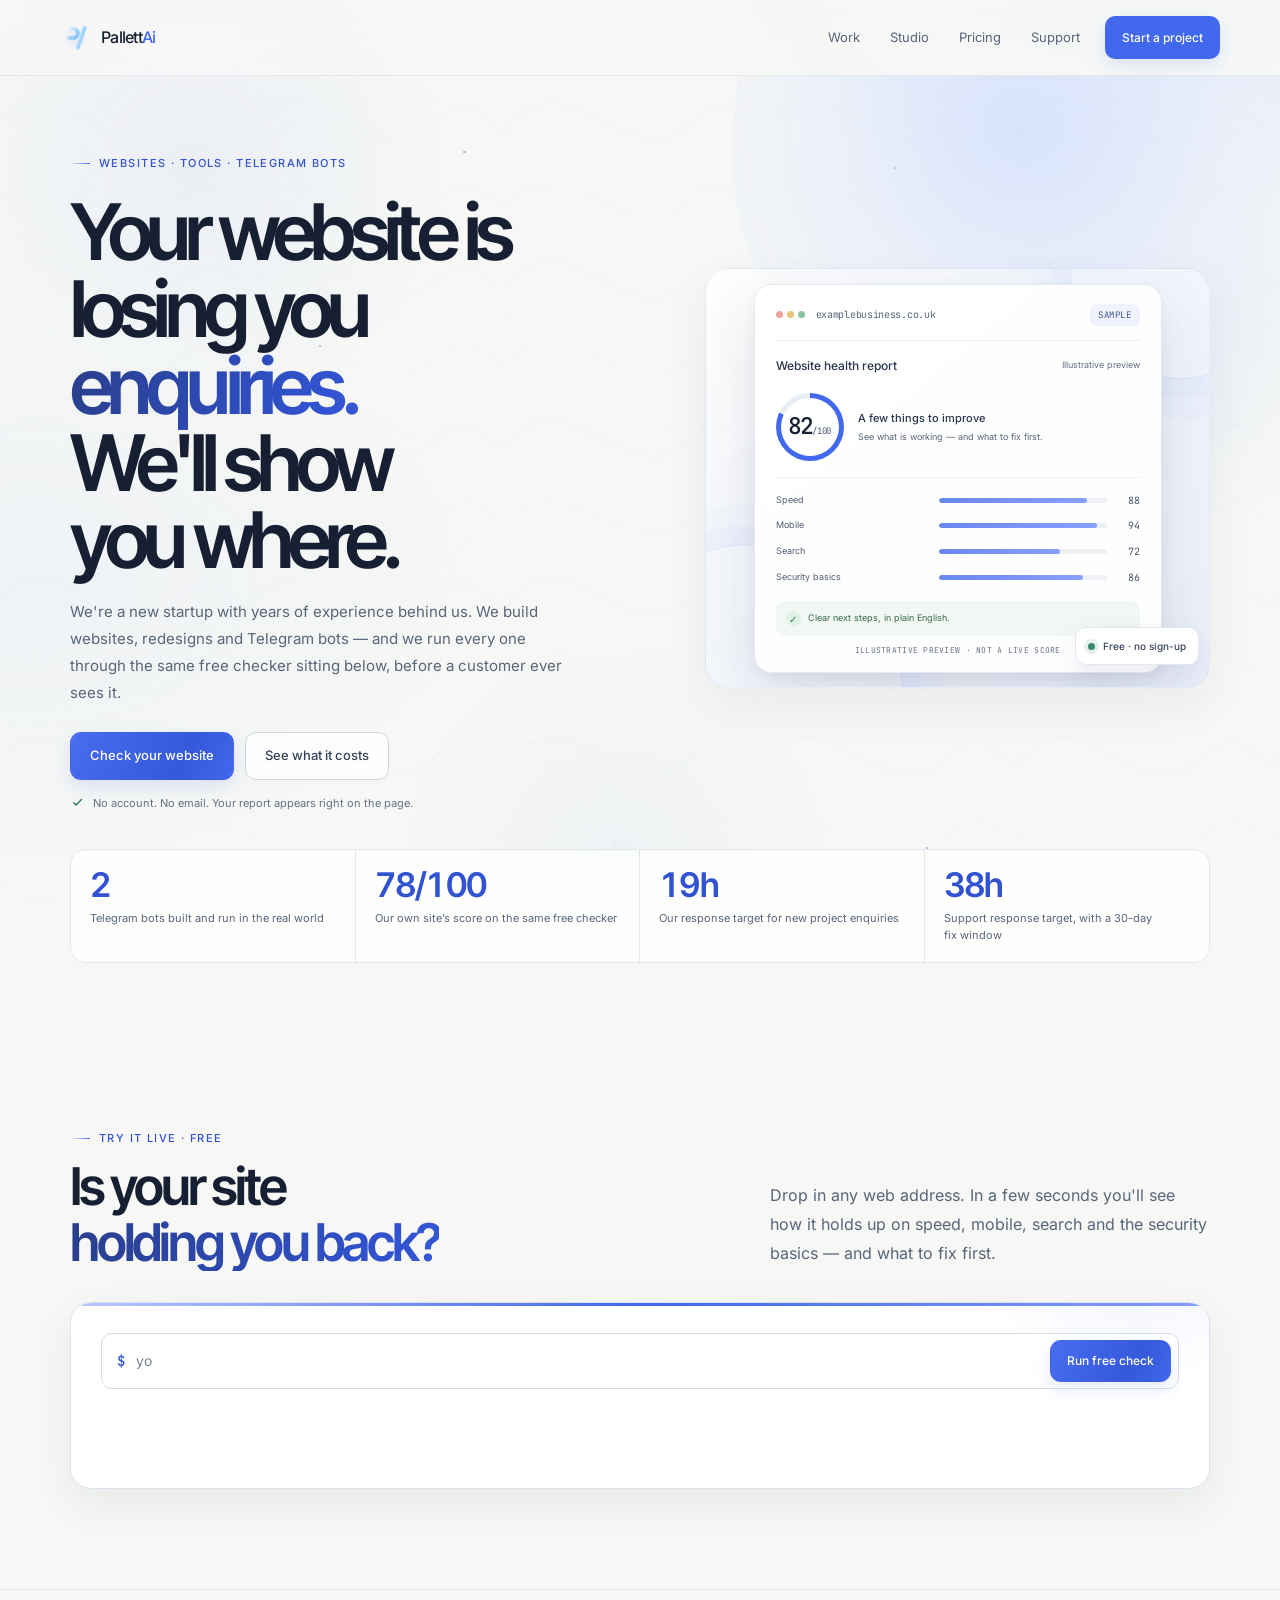
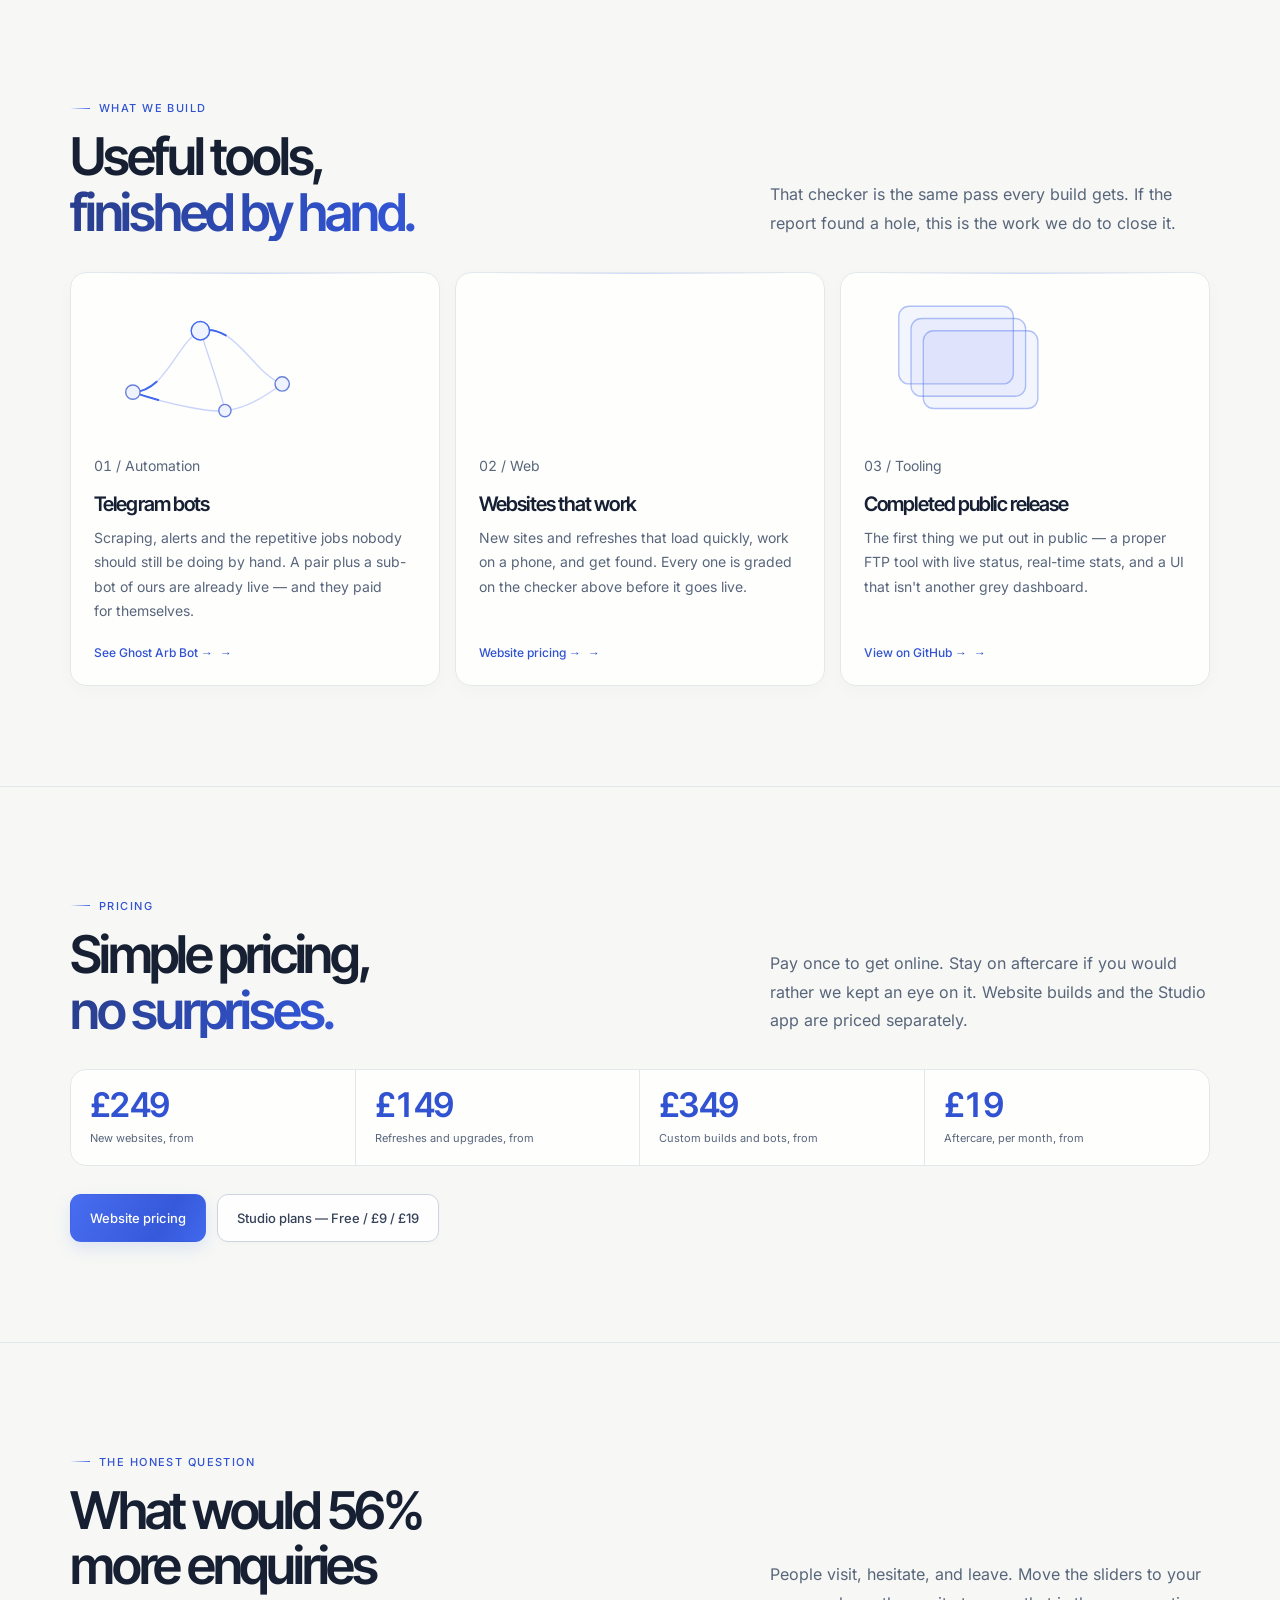
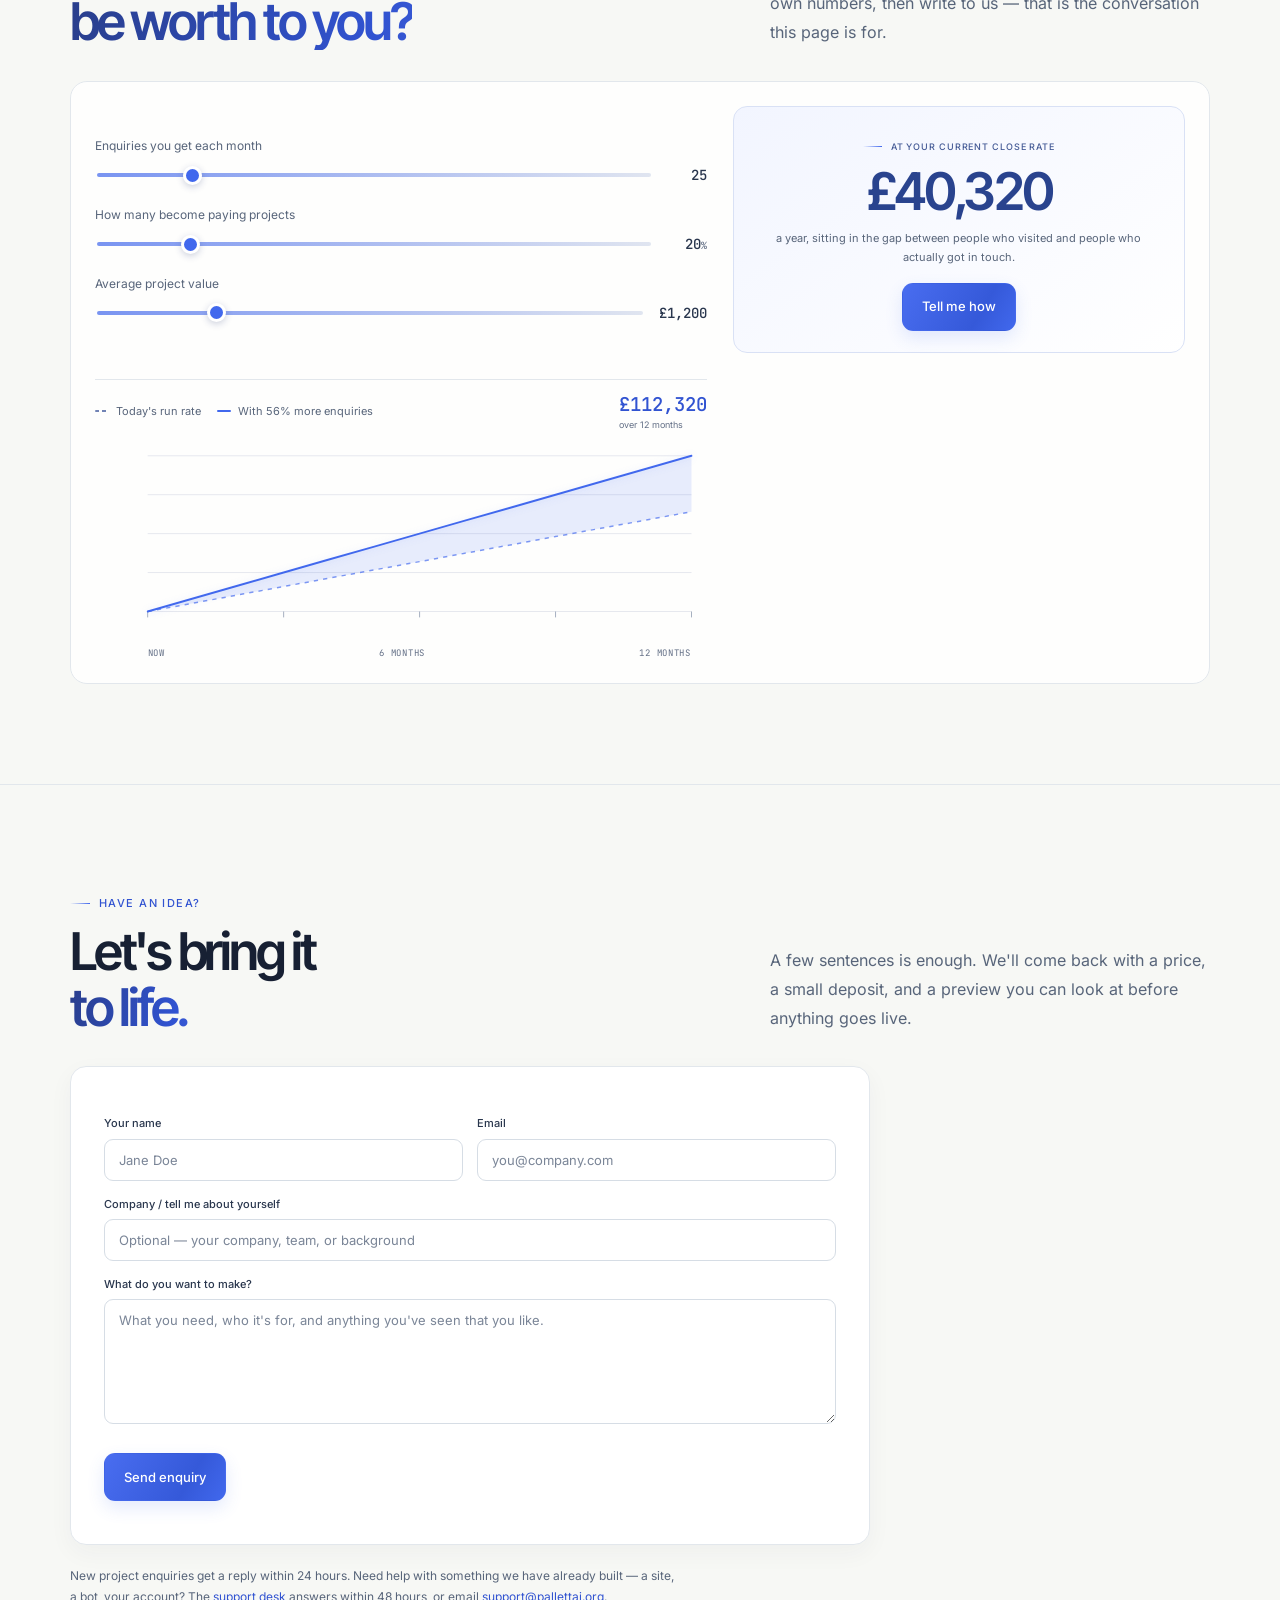
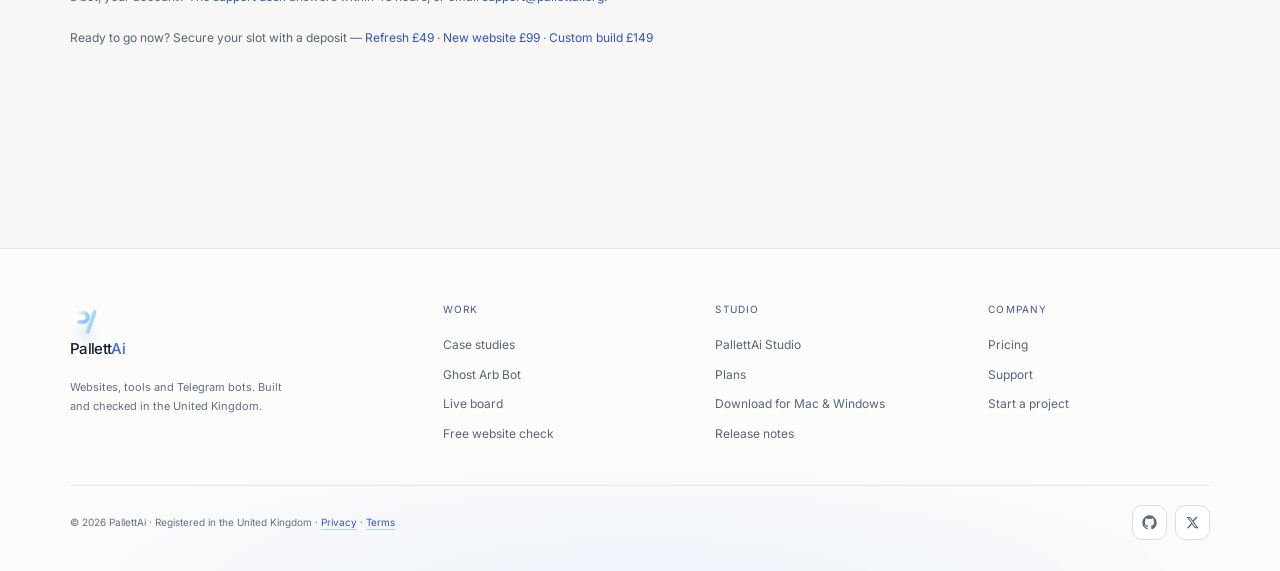
==== commit 078e2856: "Hand a graded site over as a Studio project file The converter existed but nothing on the site could" ====
--- a/index.html
+++ b/index.html
@@ -35,6 +35,7 @@
   <link rel="stylesheet" href="theme.css" />
   <script src="payments.js" defer></script>
   <script src="theme.js" defer></script>
+  <script src="grader/converter.js" defer></script>
   <script src="grader.js" defer></script>
   <script src="app.js" defer></script>
   <script data-goatcounter="https://pallettai.goatcounter.com/count" async src="https://gc.zgo.at/count.js"></script>
@@ -201,8 +202,10 @@
             </ol>
             <div class="btns">
               <a class="btn ice sm" id="next-dl" href="downloads.html?utm_source=grader&amp;utm_medium=checker&amp;utm_campaign=site-check">Get Studio — free</a>
+              <button type="button" class="btn line sm" id="next-project" hidden>Already have Studio? Take the project file</button>
               <span class="next-or">or <a href="#contact">have us rebuild it</a></span>
             </div>
+            <p class="next-foot" id="next-project-note" hidden>The file is this same rebuild, pre-filled with what the report found — open it with <b>Import project</b> on the Studio dashboard, and everything in it is yours to edit.</p>
             <p class="next-foot">The rebuild is yours to edit — nothing is published anywhere until you say so.</p>
           </div>
 
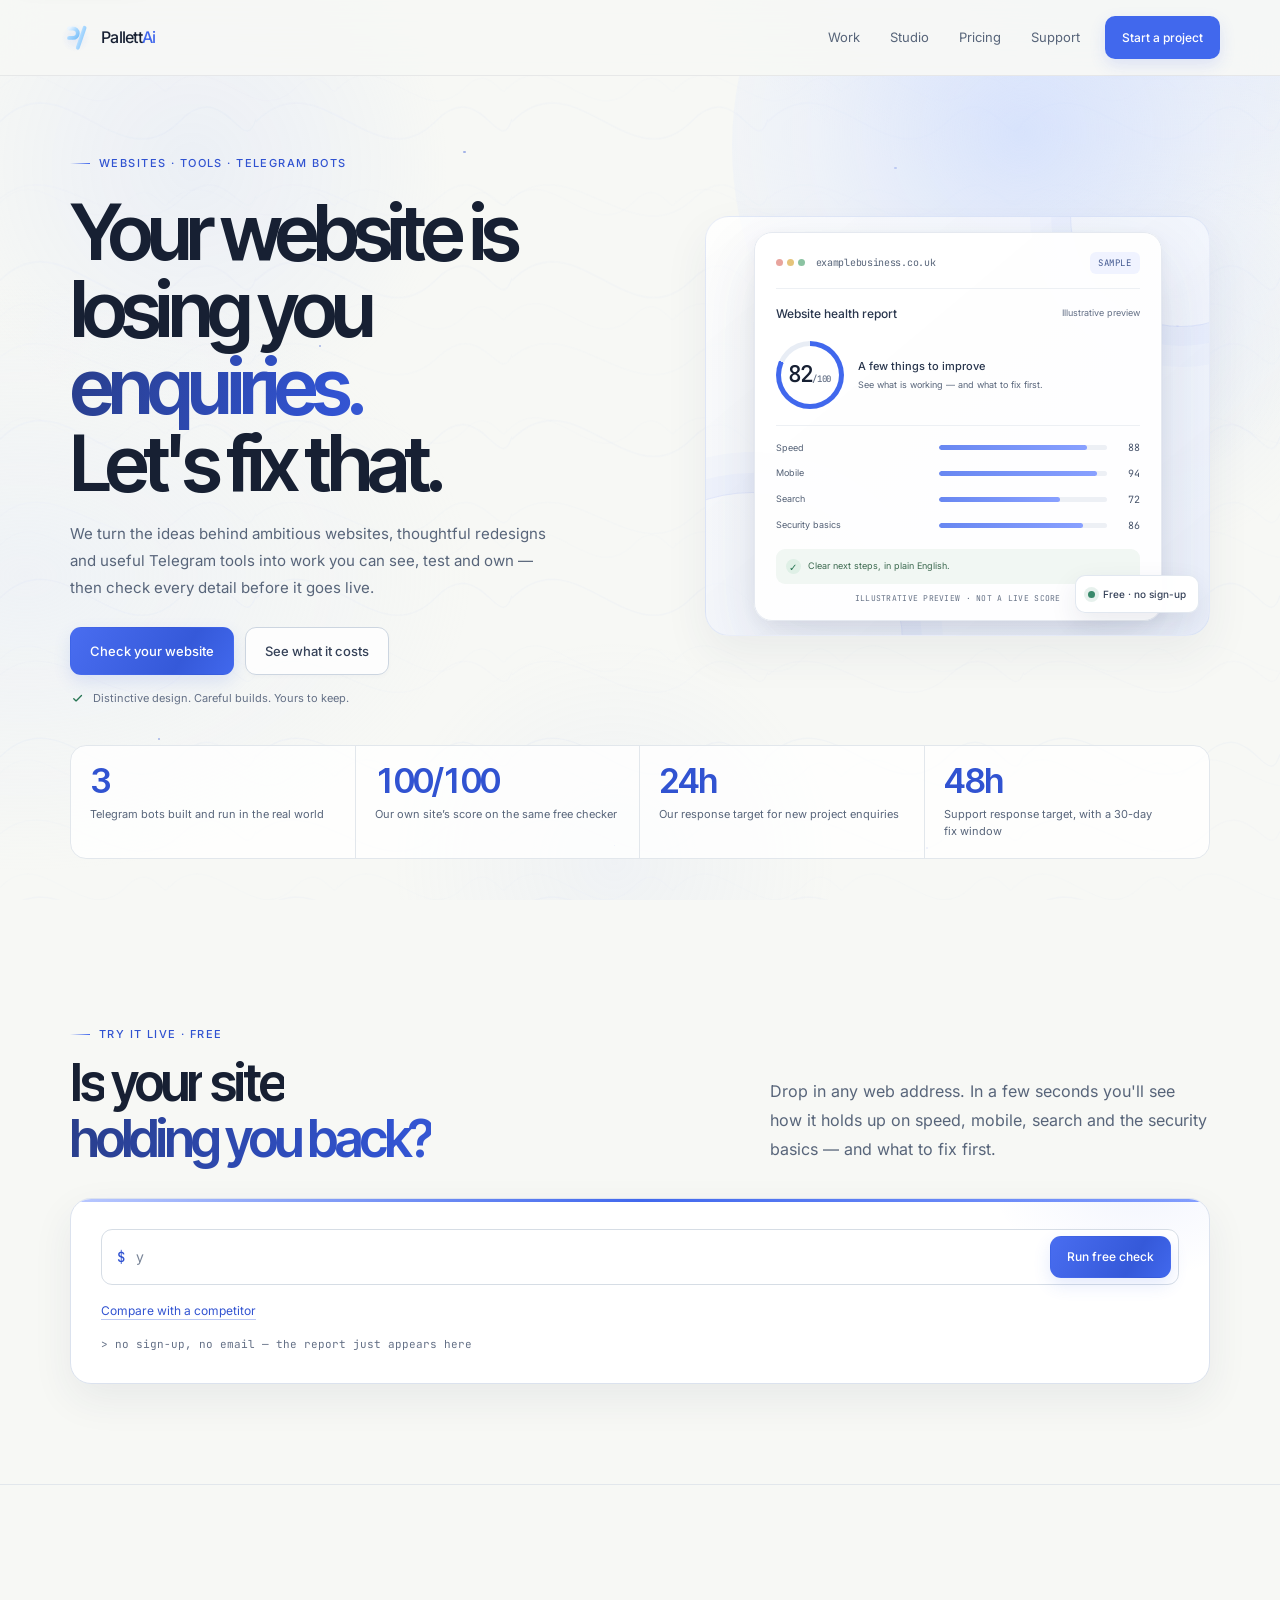
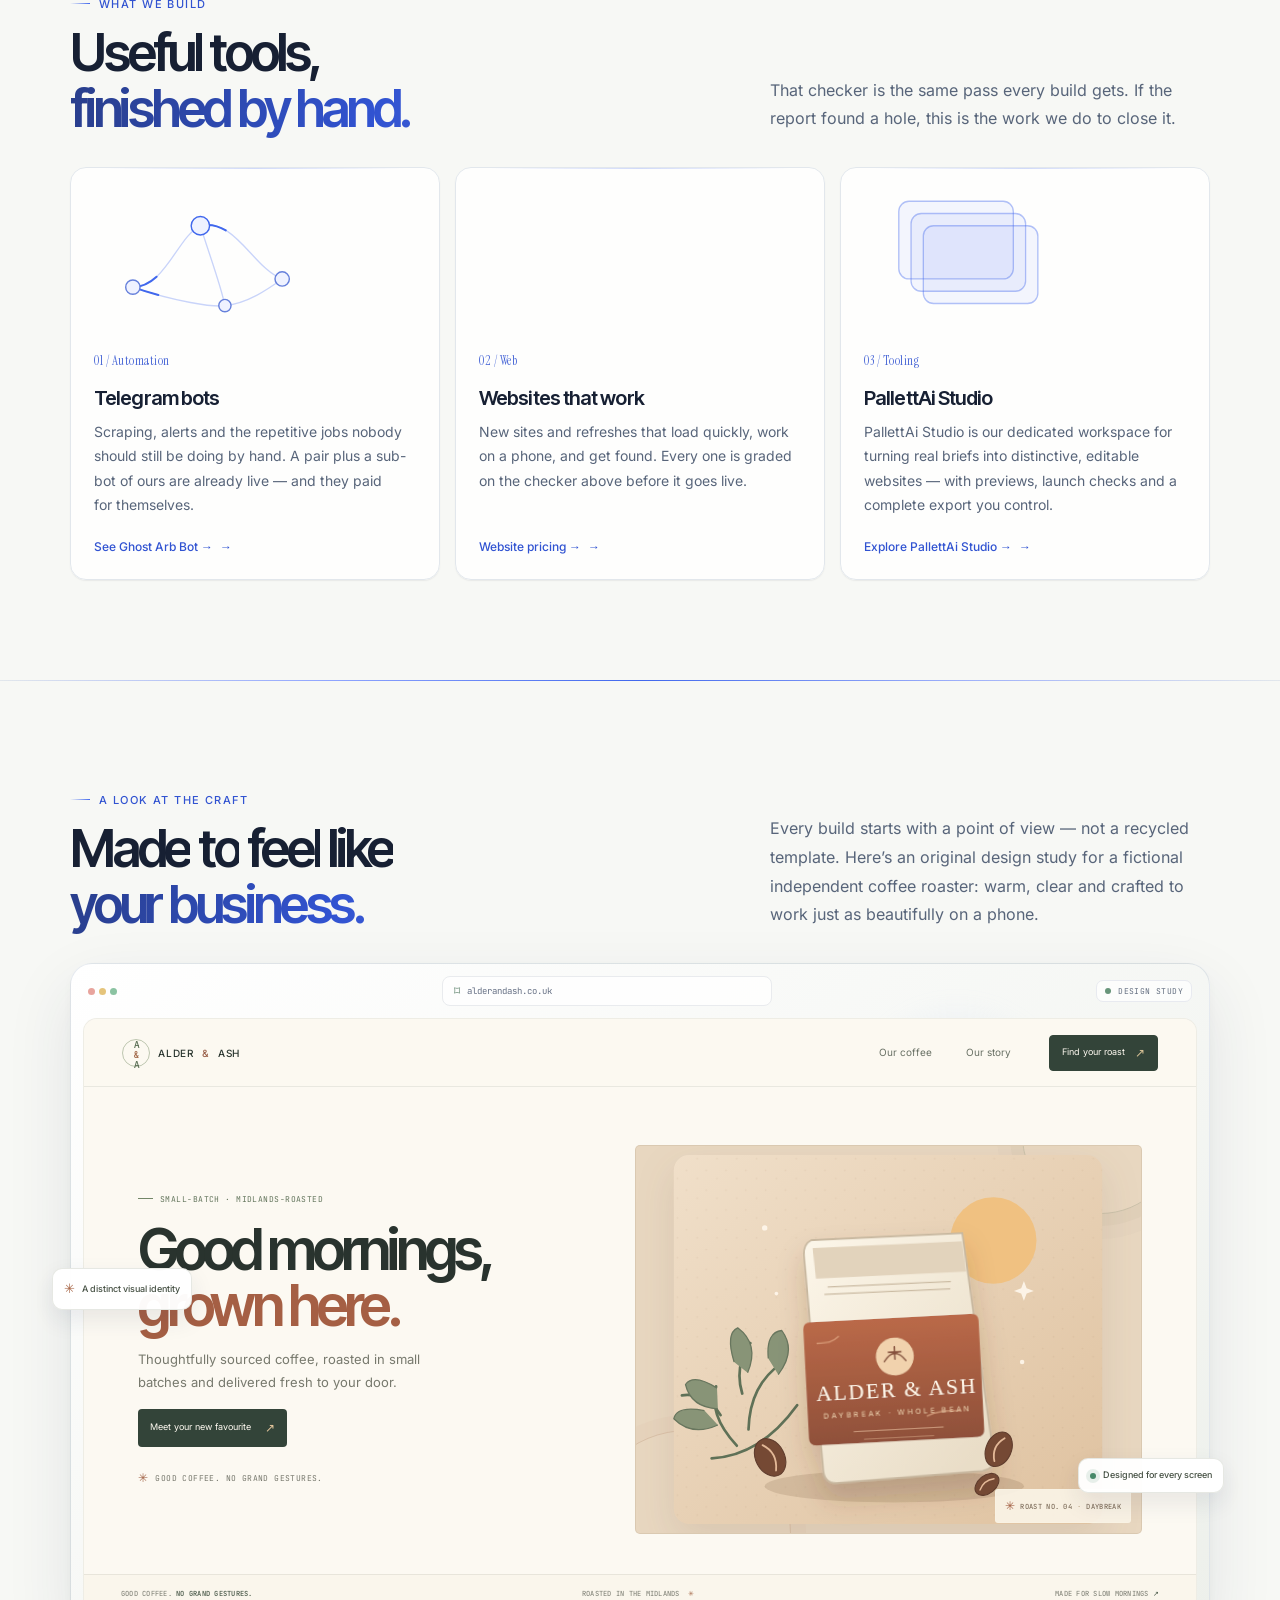
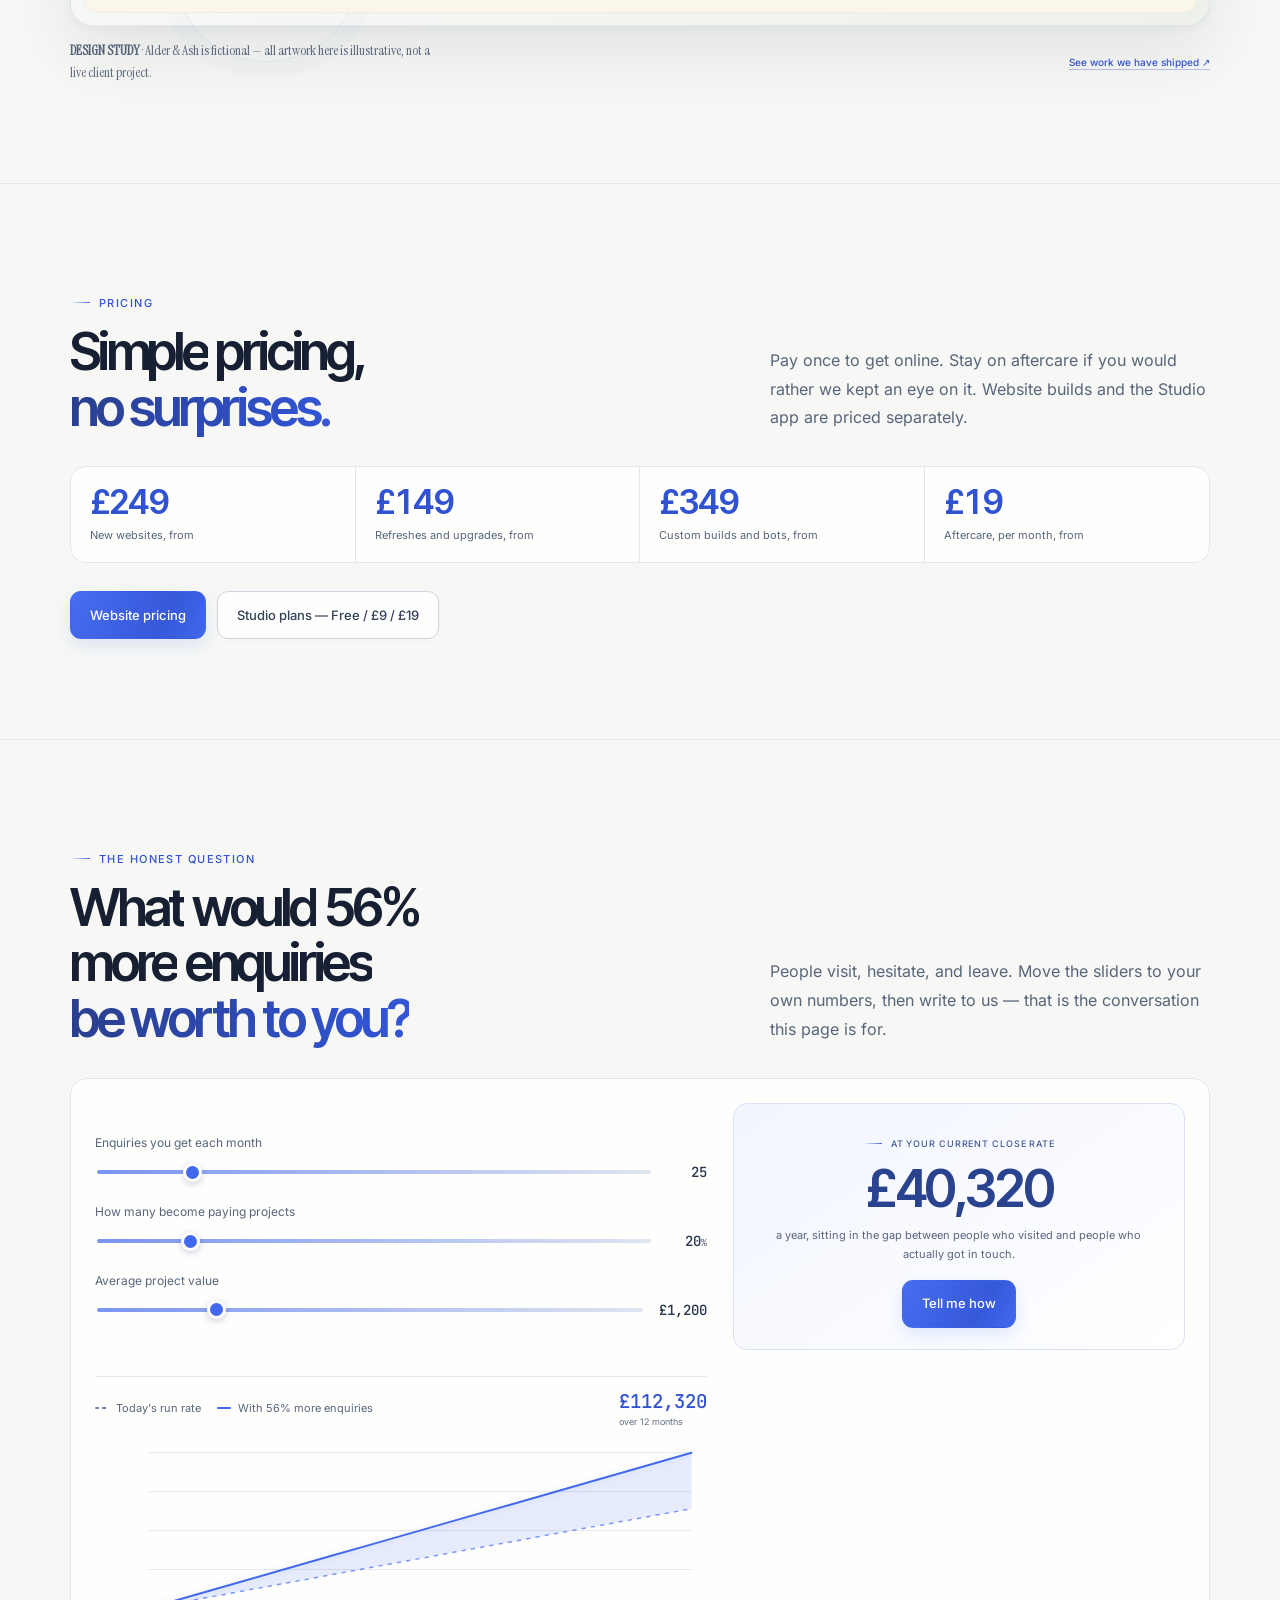
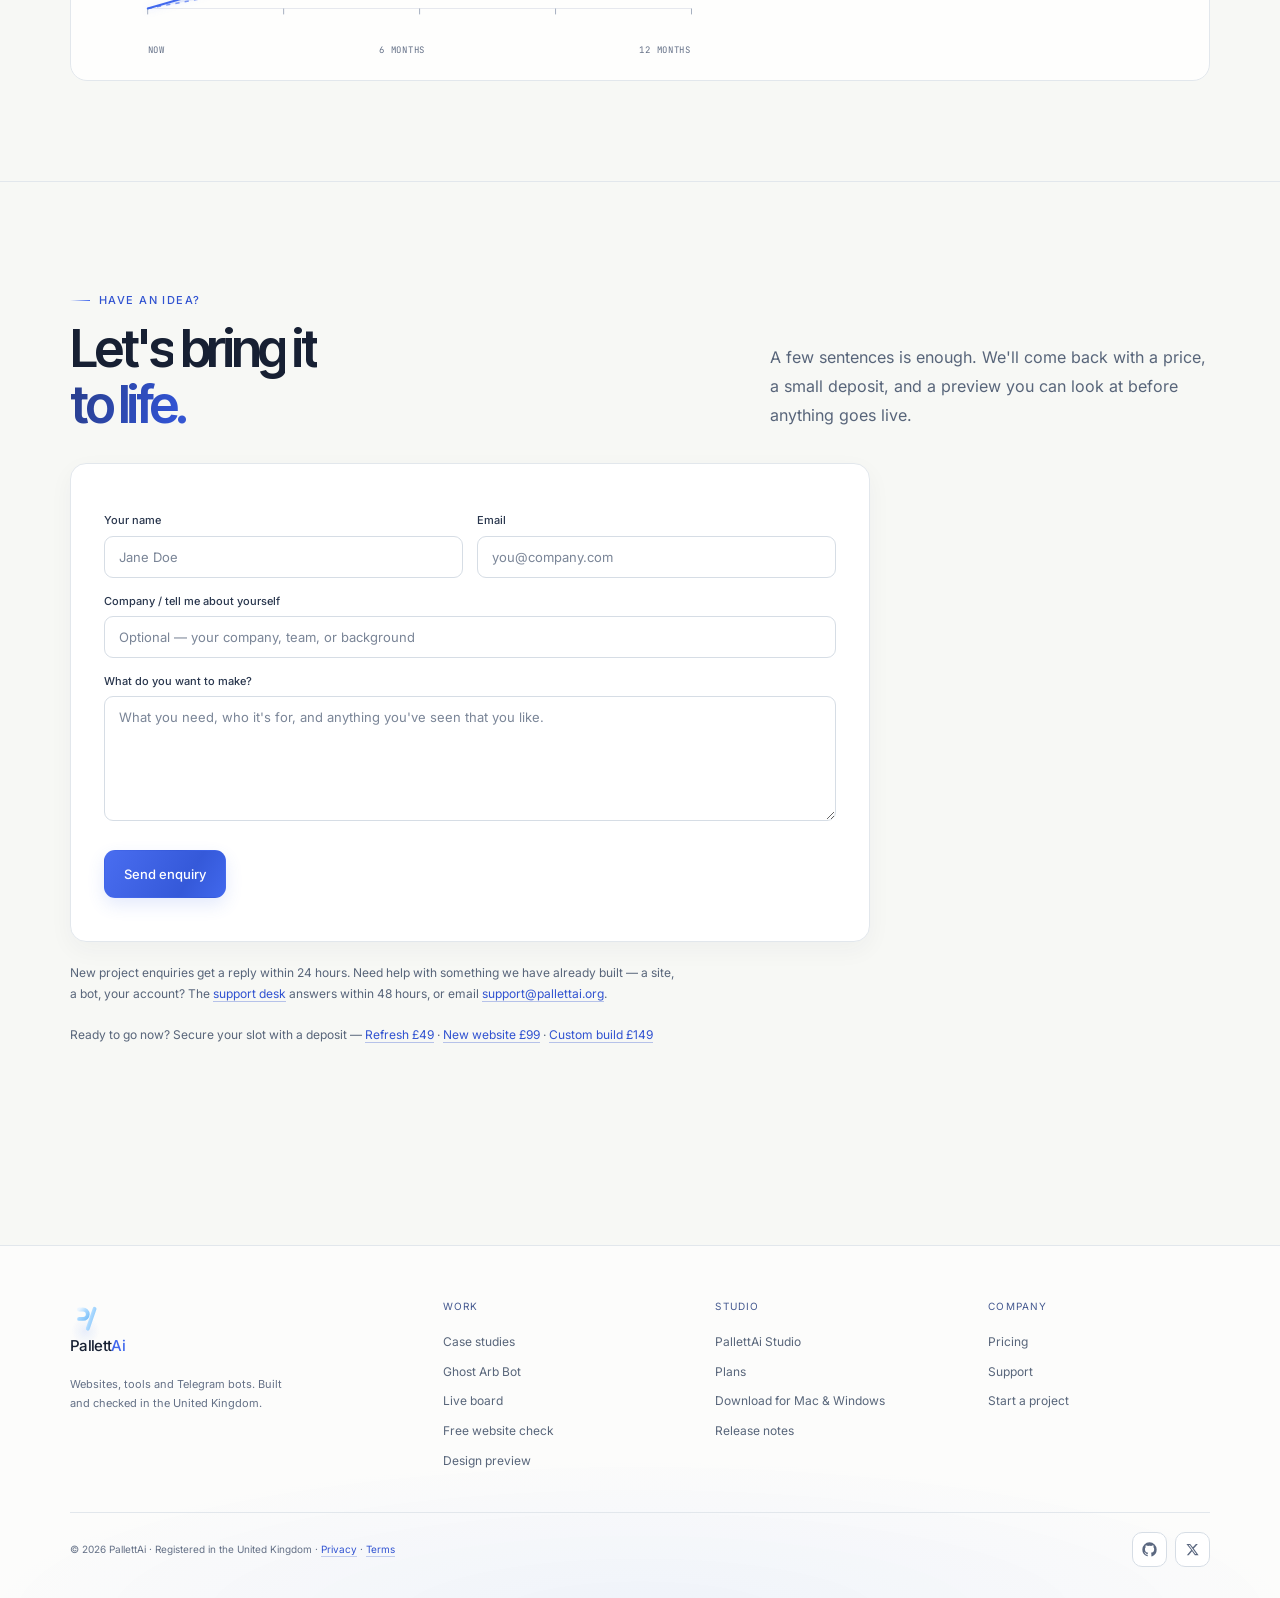
==== commit ae6f2b35: "Add a motion and typography layer, and fix two selector collisions Visual overhaul of the site, land" ====
--- a/index.html
+++ b/index.html
@@ -3,7 +3,7 @@
 <head>
   <meta charset="UTF-8" />
   <meta name="viewport" content="width=device-width, initial-scale=1.0" />
-  <meta name="description" content="A new startup with years of experience. We build websites, redesigns and Telegram bots — then run each through our own free check before anyone sees it." />
+  <meta name="description" content="PallettAi designs and builds considered websites, redesigns and digital tools for UK businesses. Explore the work, see clear pricing or try our free website check." />
   <meta name="author" content="PallettAi" />
   <meta name="robots" content="index, follow" />
   <meta name="theme-color" content="#f7f8f5" />
@@ -11,7 +11,7 @@
   <meta property="og:type" content="website" />
   <meta property="og:site_name" content="PallettAi" />
   <meta property="og:title" content="Website Design &amp; Development UK | PallettAi" />
-  <meta property="og:description" content="A new startup with years of experience. We build websites, redesigns and Telegram bots — then we check them ourselves before anyone else sees them." />
+  <meta property="og:description" content="PallettAi designs and builds considered websites, redesigns and digital tools for UK businesses. Explore the work, see clear pricing or try our free website check." />
   <meta property="og:url" content="https://pallettai.org/" />
   <meta property="og:image" content="https://pallettai.org/share-v3.png" />
   <meta property="og:image:type" content="image/png" />
@@ -20,7 +20,7 @@
   <meta property="og:image:alt" content="PallettAi — Your website is losing you enquiries." />
   <meta name="twitter:card" content="summary_large_image" />
   <meta name="twitter:title" content="Website Design &amp; Development UK | PallettAi" />
-  <meta name="twitter:description" content="A new startup with years of experience. We build websites, redesigns and Telegram bots — then we check them ourselves before anyone else sees them." />
+  <meta name="twitter:description" content="PallettAi designs and builds considered websites, redesigns and digital tools for UK businesses. Explore the work, see clear pricing or try our free website check." />
   <meta name="twitter:image" content="https://pallettai.org/share-v3.png" />
   <meta name="twitter:image:alt" content="PallettAi — Your website is losing you enquiries." />
   <title>Website Design &amp; Development UK | PallettAi</title>
@@ -31,10 +31,12 @@
   <link rel="preconnect" href="https://gc.zgo.at" crossorigin />
   <link rel="preconnect" href="https://formspree.io" />
   <link rel="preconnect" href="https://pallettai-grader.coreypallett20.workers.dev" />
-  <link rel="preload" href="fonts/inter-tight-latin-600.woff2" as="font" type="font/woff2" crossorigin />
+  <link rel="preload" href="fonts/inter-tight-var-latin.woff2" as="font" type="font/woff2" crossorigin />
   <link rel="stylesheet" href="theme.css" />
+  <link rel="stylesheet" href="motion.css" />
   <script src="payments.js" defer></script>
   <script src="theme.js" defer></script>
+  <script src="motion.js" defer></script>
   <script src="grader/converter.js" defer></script>
   <script src="grader.js" defer></script>
   <script src="app.js" defer></script>
@@ -58,14 +60,14 @@
         <h1 class="rv" data-d="1">
           <span class="ln"><i>Your website is</i></span>
           <span class="ln"><i>losing you <span class="grad">enquiries.</span></i></span>
-          <span class="ln"><i>We'll show you where.</i></span>
+          <span class="ln"><i>Let's fix that.</i></span>
         </h1>
-        <p class="lede rv" data-d="2">We're a new startup with years of experience behind us. We build websites, redesigns and Telegram bots — and we run every one through the same free checker sitting below, before a customer ever sees it.</p>
+        <p class="lede rv" data-d="2">We turn the ideas behind ambitious websites, thoughtful redesigns and useful Telegram tools into work you can see, test and own — then check every detail before it goes live.</p>
         <div class="btns rv" data-d="3">
           <a class="btn ice" href="#grader">Check your website</a>
           <a class="btn line" href="pricing.html">See what it costs</a>
         </div>
-        <p class="hero-assurance rv" data-d="3"><svg viewBox="0 0 20 20" fill="none" aria-hidden="true"><path d="m5 10.2 3.1 3L15.3 6" stroke="currentColor" stroke-width="1.8" stroke-linecap="round" stroke-linejoin="round"/></svg>No account. No email. Your report appears right on the page.</p>
+        <p class="hero-assurance rv" data-d="3"><svg viewBox="0 0 20 20" fill="none" aria-hidden="true"><path d="m5 10.2 3.1 3L15.3 6" stroke="currentColor" stroke-width="1.8" stroke-linecap="round" stroke-linejoin="round"/></svg>Distinctive design. Careful builds. Yours to keep.</p>
       </div>
 
       <div class="orb rv" data-d="2" role="group" aria-label="Illustrative sample of the free website health report; this example is not a live result.">
@@ -282,10 +284,94 @@
             <rect class="inbtn d8" x="72" y="84" width="46" height="14" rx="7"/>
           </svg>
           <p class="n">03 / Tooling</p>
-          <h3>Completed public release</h3>
-          <p>The first thing we put out in public — a proper FTP tool with live status, real-time stats, and a UI that isn't another grey dashboard.</p>
-          <a class="go" href="https://github.com/PallettAi" target="_blank" rel="noopener">View on GitHub →</a>
+          <h3>PallettAi Studio</h3>
+          <p>PallettAi Studio is our dedicated workspace for turning real briefs into distinctive, editable websites — with previews, launch checks and a complete export you control.</p>
+          <a class="go" href="downloads.html">Explore PallettAi Studio →</a>
         </article>
+      </div>
+    </div>
+  </section>
+
+  <!-- ============ DESIGN STUDY ============ -->
+  <section class="sec sec-split concept-sec" id="showcase" aria-labelledby="showcase-title">
+    <div class="wrap-l">
+      <div class="head">
+        <div class="rv">
+          <p class="eyebrow">A look at the craft</p>
+          <h2 class="big" id="showcase-title">Made to feel like<br /><span class="grad">your business.</span></h2>
+        </div>
+        <p class="lede rv" data-d="1">Every build starts with a point of view — not a recycled template. Here’s an original design study for a fictional independent coffee roaster: warm, clear and crafted to work just as beautifully on a phone.</p>
+      </div>
+
+      <article class="concept-window rv" data-d="1" aria-label="Original illustrated website concept for a fictional coffee roaster">
+        <div class="concept-chrome" aria-hidden="true">
+          <span class="sample-dots"><i></i><i></i><i></i></span>
+          <span class="concept-address"><span class="concept-lock">⌑</span> alderandash.co.uk</span>
+          <span class="concept-badge"><i></i> DESIGN STUDY</span>
+        </div>
+        <div class="concept-page">
+          <div class="concept-nav">
+            <span class="concept-wordmark"><span class="concept-monogram" aria-hidden="true">A<span>&amp;</span>A</span> ALDER <i>&amp;</i> ASH</span>
+            <div class="concept-links" aria-hidden="true"><span>Our coffee</span><span>Our story</span></div>
+            <span class="concept-shop">Find your roast <b aria-hidden="true">↗</b></span>
+          </div>
+
+          <div class="concept-hero">
+            <div class="concept-copy">
+              <p class="concept-kicker"><i></i> SMALL-BATCH · MIDLANDS-ROASTED</p>
+              <h3>Good mornings,<br /><em>grown here.</em></h3>
+              <p class="concept-description">Thoughtfully sourced coffee, roasted in small batches and delivered fresh to your door.</p>
+              <span class="concept-button">Meet your new favourite <b aria-hidden="true">↗</b></span>
+              <p class="concept-note"><span aria-hidden="true">✳</span> GOOD COFFEE. NO GRAND GESTURES.</p>
+            </div>
+
+            <div class="concept-art" role="img" aria-label="Original illustration of a small-batch coffee bag, beans and leaves">
+              <svg class="coffee-illustration" viewBox="0 0 500 430" aria-hidden="true" focusable="false">
+                <defs>
+                  <linearGradient id="coffee-backdrop" x1="0" y1="0" x2="1" y2="1"><stop offset="0" stop-color="#f0dfc9"/><stop offset="1" stop-color="#dfc2a0"/></linearGradient>
+                  <linearGradient id="coffee-bag" x1="0" y1="0" x2=".8" y2="1"><stop offset="0" stop-color="#fcf6e9"/><stop offset="1" stop-color="#e9ddc7"/></linearGradient>
+                  <linearGradient id="coffee-sleeve" x1="0" y1="0" x2="0" y2="1"><stop offset="0" stop-color="#ba6948"/><stop offset="1" stop-color="#8f503a"/></linearGradient>
+                  <filter id="coffee-shadow" x="-.4" y="-.4" width="1.8" height="1.9"><feDropShadow dx="0" dy="17" stdDeviation="15" flood-color="#603c2a" flood-opacity=".2"/></filter>
+                  <pattern id="coffee-grain" width="22" height="22" patternUnits="userSpaceOnUse"><circle cx="4" cy="5" r="1" fill="#936b4a" opacity=".15"/><circle cx="16" cy="14" r="1" fill="#936b4a" opacity=".12"/></pattern>
+                </defs>
+                <rect x="12" y="10" width="476" height="410" rx="17" fill="url(#coffee-backdrop)"/>
+                <rect x="12" y="10" width="476" height="410" rx="17" fill="url(#coffee-grain)" opacity=".65"/>
+                <circle cx="367" cy="105" r="48" fill="#f1c17d" opacity=".92"/>
+                <path d="M54 347c39-2 69-23 95-59M82 333c-23-25-28-45-23-66m36 48c1-34 13-57 38-75m-69 59c-12-19-27-24-43-22m67-2c-6-20-3-39 9-56" fill="none" stroke="#5f7157" stroke-width="3" stroke-linecap="round"/>
+                <path d="M60 269c-19-12-30-11-35-4 4 17 16 26 36 27m18-52c-7-23-5-34 4-38 16 12 20 29 11 50m-48 42c-21-4-32 0-34 9 13 13 29 16 49 7m56-74c-2-20 4-30 15-31 11 15 10 31-4 49" fill="#889477" stroke="#68765e" stroke-width="1.4" stroke-linejoin="round"/>
+                <ellipse cx="257" cy="378" rx="144" ry="18" fill="#76583f" opacity=".18"/>
+                <g filter="url(#coffee-shadow)" transform="rotate(-3 256 222)">
+                  <path d="m171 100 168 1 22 250q1 13-13 15l-163 5q-13 0-14-14l-9-241q0-12 9-16Z" fill="url(#coffee-bag)" stroke="#c7b79f" stroke-width="2"/>
+                  <path d="m172 109 166 1 3 34-167-1Z" fill="#e2d3bc"/>
+                  <path d="m187 153 136 1m-140 7 139 1" fill="none" stroke="#cbbba3" stroke-width="1.5" stroke-linecap="round"/>
+                  <path d="M157 199q0-8 8-8h179q8 0 8 8v121q0 8-8 8H165q-8 0-8-8Z" fill="url(#coffee-sleeve)"/>
+                  <path d="M171 215c13 0 17 0 25-7m93 94c12-5 20-5 38-4" fill="none" stroke="#f5c69f" stroke-width="1.5" opacity=".52"/>
+                  <circle cx="257" cy="234" r="21" fill="#f1d2ad"/>
+                  <path d="M245 239q12-17 24 0m-12-16v14m-7-8h14" fill="none" stroke="#86513c" stroke-width="1.8" stroke-linecap="round"/>
+                  <text x="257" y="279" text-anchor="middle" fill="#fff6e8" font-family="Georgia,serif" font-size="24" letter-spacing="2">ALDER &amp; ASH</text>
+                  <text x="257" y="299" text-anchor="middle" fill="#efd2ae" font-family="Inter,Arial,sans-serif" font-size="8" letter-spacing="3">DAYBREAK · WHOLE BEAN</text>
+                  <path d="M207 315h100" stroke="#e9bd9c" stroke-width="1" opacity=".7"/>
+                  <path d="M218 324h78" stroke="#e9bd9c" stroke-width="1" opacity=".5"/>
+                </g>
+                <g class="illustration-bean" fill="#754934" stroke="#5f3c2d" stroke-width="1.2">
+                  <g transform="translate(119 346) rotate(-28)"><ellipse rx="16" ry="22"/><path d="M-1-16q11 15 0 32" fill="none" stroke="#e3b897" stroke-width="2" stroke-linecap="round"/></g>
+                  <g transform="translate(373 337) rotate(24)"><ellipse rx="14" ry="20"/><path d="M1-14q-10 14 0 28" fill="none" stroke="#e3b897" stroke-width="2" stroke-linecap="round"/></g>
+                  <g transform="translate(360 376) rotate(51)"><ellipse rx="10" ry="15"/><path d="M0-10q-6 10 0 20" fill="none" stroke="#e3b897" stroke-width="1.6" stroke-linecap="round"/></g>
+                </g>
+                <g fill="#fff8ed" opacity=".9"><circle cx="113" cy="91" r="3"/><circle cx="399" cy="240" r="2.5"/><circle cx="126" cy="164" r="2"/><path d="m401 150 3 8 8 3-8 3-3 8-3-8-8-3 8-3z"/></g>
+              </svg>
+              <span class="concept-sticker"><i aria-hidden="true">✳</i> ROAST NO. 04 <b>·</b> DAYBREAK</span>
+            </div>
+          </div>
+          <div class="concept-footer"><span>GOOD COFFEE. <b>NO GRAND GESTURES.</b></span><span>ROASTED IN THE MIDLANDS <i aria-hidden="true">✳</i></span><span>MADE FOR SLOW MORNINGS <b>↗</b></span></div>
+        </div>
+        <span class="concept-float concept-float-a"><i aria-hidden="true">✳</i> A distinct visual identity</span>
+        <span class="concept-float concept-float-b"><span class="concept-live-dot"></span> Designed for every screen</span>
+      </article>
+
+      <div class="concept-caption rv" data-d="2">
+        <p><b>DESIGN STUDY</b> · Alder &amp; Ash is fictional — all artwork here is illustrative, not a live client project.</p>
+        <a href="portfolio.html">See work we have shipped <span aria-hidden="true">↗</span></a>
       </div>
     </div>
   </section>
@@ -434,7 +520,7 @@
   "@context": "https://schema.org",
   "@type": "ProfessionalService",
   "name": "PallettAi",
-  "description": "A new startup with years of experience, building websites, intelligent tools, and Telegram automation.",
+  "description": "PallettAi designs and builds websites, redesigns, practical digital tools and Telegram automation for UK businesses.",
   "email": "support@pallettai.org",
   "url": "https://pallettai.org/",
   "logo": "https://pallettai.org/apple-touch-icon.png",
--- a/theme.css
+++ b/theme.css
@@ -5,7 +5,18 @@
    ============================================================ */
 @font-face{font-family:Inter;src:url("fonts/inter-latin-400.woff2") format("woff2");font-weight:400;font-style:normal;font-display:swap}
 @font-face{font-family:Inter;src:url("fonts/inter-latin-500.woff2") format("woff2");font-weight:500;font-style:normal;font-display:swap}
-@font-face{font-family:"Inter Tight";src:url("fonts/inter-tight-latin-600.woff2") format("woff2");font-weight:600;font-style:normal;font-display:swap}
+/* Inter Tight ships as one variable file, so the whole display range — 500 for
+   mid-weight headings, 600 as before, 700/800 for real emphasis — costs a
+   single 44KB request instead of a 22KB file per weight. The old static
+   inter-tight-latin-600.woff2 stays on disk because terminal.css and the
+   standalone demos still ask for it by name. */
+@font-face{font-family:"Inter Tight";src:url("fonts/inter-tight-var-latin.woff2") format("woff2");font-weight:100 900;font-style:normal;font-display:swap}
+/* Instrument Serif is the editorial counterweight to the grotesque: a high
+   contrast, slightly literary display serif. It is used sparingly — accent
+   words, pull quotes and numerals — so the page reads as set by a studio
+   rather than assembled from a UI kit. */
+@font-face{font-family:"Instrument Serif";src:url("fonts/instrument-serif-latin-400.woff2") format("woff2");font-weight:400;font-style:normal;font-display:swap}
+@font-face{font-family:"Instrument Serif";src:url("fonts/instrument-serif-latin-400-italic.woff2") format("woff2");font-weight:400;font-style:italic;font-display:swap}
 @font-face{font-family:"JetBrains Mono";src:url("fonts/jetbrains-mono-latin-400.woff2") format("woff2");font-weight:400;font-style:normal;font-display:swap}
 @font-face{font-family:"JetBrains Mono";src:url("fonts/jetbrains-mono-latin-500.woff2") format("woff2");font-weight:500;font-style:normal;font-display:swap}
 @font-face{font-family:"JetBrains Mono";src:url("fonts/jetbrains-mono-latin-700.woff2") format("woff2");font-weight:700;font-style:normal;font-display:swap}
@@ -325,6 +336,28 @@
 .nx-copy,.fc-copy{margin-left:5px;padding:4px 9px;border:1px dashed #afbee9;border-radius:7px;background:#fff;color:var(--blue-dark);font-size:10px;cursor:pointer}.nx-copy:hover,.fc-copy:hover{border-style:solid;background:#f2f5ff}.next .btns{margin-top:16px}.next-or{color:var(--muted);font-size:12px}.next-foot{margin-top:12px;color:var(--faint);font-size:10px}
 .from-check{margin-top:20px;padding:19px;border:1px solid #c8d4f5;border-radius:15px;background:#f6f8ff}.fc-h{margin-top:8px;color:var(--ink-soft);font-size:19px}.fc-h span{color:var(--blue-dark);font-family:var(--mono);overflow-wrap:anywhere}.fc-p{max-width:64ch;margin-top:9px;color:var(--muted);font-size:12px;line-height:1.7}.fc-row{display:flex;flex-wrap:wrap;align-items:center;gap:12px;margin-top:15px}.fc-row a{font-size:11px}.fc-copy{margin:0;padding:8px 11px}.fc-copy span{color:var(--ink-soft)}.fc-skip{margin-left:auto;border:0;background:transparent;color:var(--faint);font-size:11px;text-decoration:underline;text-underline-offset:3px;cursor:pointer}
 
+/* A studio-made design study, positioned between the live checker and the
+   pricing choices. The art is drawn in HTML/SVG so the page stays offline and
+   accessible; only the two caption chips drift. */
+.concept-sec{overflow:visible}
+.concept-window{position:relative;isolation:isolate;margin-top:26px;padding:12px;border:1px solid rgba(80,104,148,.14);border-radius:22px;background:linear-gradient(145deg,#fff,#edf0eb);box-shadow:0 26px 66px rgba(37,52,78,.1),0 4px 14px rgba(37,52,78,.035)}
+.concept-window::before{position:absolute;z-index:-1;top:5%;right:12%;width:230px;height:230px;border-radius:50%;background:radial-gradient(closest-side,rgba(190,208,244,.45),transparent);content:"";filter:blur(8px);pointer-events:none}
+.concept-window::after{position:absolute;z-index:-1;bottom:-37px;left:9%;width:185px;height:185px;border:1px solid rgba(91,122,160,.11);border-radius:50%;box-shadow:0 0 0 17px rgba(91,122,160,.025);content:"";pointer-events:none}
+.concept-chrome{display:flex;align-items:center;gap:10px;min-height:37px;padding:0 5px 12px}
+.concept-address{display:flex;align-items:center;gap:7px;width:min(48%,330px);margin-left:auto;padding:6px 11px;border:1px solid #e9ebee;border-radius:8px;background:rgba(255,255,255,.8);color:#687286;font:9px var(--mono)}
+.concept-lock{color:#5d826b;font-size:12px}.concept-badge{display:flex;align-items:center;gap:7px;margin-left:auto;padding:5px 8px;border:1px solid #e8eaf0;border-radius:7px;background:rgba(255,255,255,.77);color:#657082;font:8px var(--mono);letter-spacing:.05em}.concept-badge i{width:6px;height:6px;border-radius:50%;background:#68957a}
+.concept-page{overflow:hidden;border:1px solid rgba(78,86,83,.08);border-radius:14px;background:#fcf9f2}
+.concept-nav{display:flex;align-items:center;gap:clamp(15px,3vw,39px);min-height:68px;padding:11px clamp(16px,3vw,38px);border-bottom:1px solid rgba(75,83,69,.1);background:rgba(252,249,242,.94)}
+.concept-wordmark{display:inline-flex;align-items:center;gap:8px;flex:0 0 auto;color:#29352e;font:500 10px/1 var(--sans);letter-spacing:.08em}.concept-wordmark>i{color:#9a604a;font-style:normal}.concept-monogram{display:grid;width:28px;height:28px;place-items:center;border:1px solid rgba(113,135,95,.45);border-radius:50%;color:#60745a;font:600 8px var(--display);letter-spacing:-.09em}.concept-monogram span{color:#a46b4c}
+.concept-links{display:flex;align-items:center;gap:clamp(15px,3vw,34px);margin-left:auto;color:#687064;font-size:10px}.concept-shop{display:inline-flex;align-items:center;gap:10px;min-height:36px;padding:0 12px;border:1px solid #334439;border-radius:4px;background:#334439;color:#fffaf1;font-size:9px;white-space:nowrap}.concept-shop b{color:#d8c296;font-size:12px;font-weight:400}
+.concept-hero{display:grid;grid-template-columns:minmax(0,.94fr) minmax(0,1.06fr);min-height:382px;align-items:center;gap:clamp(12px,3.7vw,49px);padding:clamp(23px,5vw,58px) clamp(16px,4.3vw,54px) clamp(23px,4vw,40px)}
+.concept-copy{position:relative;z-index:1}.concept-kicker{display:flex;align-items:center;gap:7px;margin:0;color:#63755c;font:8px var(--mono);letter-spacing:.055em}.concept-kicker i{width:15px;height:1px;background:#738668}.concept-copy h3{margin:18px 0 14px;color:#29332e;font:600 clamp(33px,5vw,57px)/.99 var(--display);letter-spacing:-.072em}.concept-copy h3 em{color:#a55f44;font-style:normal}.concept-description{max-width:37ch;color:#77796d;font-size:clamp(10px,1.4vw,13px);line-height:1.75}.concept-button{display:inline-flex;align-items:center;gap:14px;min-height:38px;margin-top:15px;padding:0 12px;border-radius:4px;background:#334439;color:#fffaf1;font-size:9px}.concept-button b{color:#e4c69c;font-size:12px;font-weight:400}.concept-note{display:flex;align-items:center;gap:7px;margin:23px 0 0;color:#77786d;font:8px var(--mono);letter-spacing:.05em}.concept-note span{color:#a5694d;font-size:12px}
+.concept-art{position:relative;display:grid;min-width:0;align-self:stretch;min-height:290px;place-items:center;overflow:hidden;border:1px solid rgba(119,98,71,.12);border-radius:5px;background:#e8d7c0}.concept-art::before,.concept-art::after{position:absolute;width:155px;height:155px;border:1px solid rgba(83,102,76,.19);border-radius:50%;content:"";pointer-events:none}.concept-art::before{top:-89px;right:-38px;box-shadow:0 0 0 12px rgba(83,102,76,.035),0 0 0 25px rgba(83,102,76,.024)}.concept-art::after{bottom:-104px;left:-52px;width:205px;height:205px;border-color:rgba(155,98,67,.19);box-shadow:0 0 0 15px rgba(155,98,67,.032)}
+.coffee-illustration{position:relative;z-index:1;width:min(100%,450px);height:auto;overflow:visible;filter:drop-shadow(0 15px 19px rgba(90,63,41,.1))}.concept-sticker{position:absolute;right:10px;bottom:10px;z-index:2;display:flex;align-items:center;gap:5px;padding:8px 9px;border:1px solid rgba(249,243,229,.64);border-radius:3px;background:rgba(250,244,230,.92);color:#6d5b48;font:7px var(--mono);letter-spacing:.045em}.concept-sticker i{color:#a46246;font-size:12px;font-style:normal}.concept-sticker b{color:#bca584;font-weight:400}
+.concept-footer{display:grid;grid-template-columns:repeat(3,1fr);align-items:center;gap:8px;min-height:38px;padding:9px clamp(13px,3.2vw,37px);border-top:1px solid rgba(75,83,69,.1);background:#faf6ec;color:#77796e;font:7px var(--mono);letter-spacing:.035em}.concept-footer span:nth-child(2){text-align:center}.concept-footer span:last-child{text-align:right}.concept-footer b{color:#465646;font-weight:500}.concept-footer i{padding-inline:4px;color:#a66b4b;font-style:normal}
+.concept-float{position:absolute;z-index:2;display:flex;align-items:center;gap:7px;padding:9px 11px;border:1px solid rgba(229,231,226,.95);border-radius:10px;background:rgba(255,255,255,.97);box-shadow:0 10px 25px rgba(33,48,82,.09);color:#455043;font-size:9px;font-weight:500;animation:conceptFloat 6.7s ease-in-out infinite}.concept-float-a{top:46%;left:-19px}.concept-float-a>i{color:#a96849;font-size:13px;font-style:normal}.concept-float-b{right:-15px;bottom:20%;animation-delay:-3.2s}.concept-live-dot{width:6px;height:6px;border-radius:50%;background:#478969;box-shadow:0 0 0 4px rgba(71,137,105,.12)}@keyframes conceptFloat{0%,100%{transform:translateY(0)}50%{transform:translateY(-6px)}}
+.concept-caption{display:flex;flex-wrap:wrap;align-items:center;justify-content:space-between;gap:10px 18px;margin-top:14px;color:var(--muted);font-size:10px;line-height:1.65}.concept-caption p{margin:0}.concept-caption a{flex:0 0 auto;font-weight:500}
+
 /* Services, pricing, ROI, FAQs, cards, custom content */
 .section{padding:var(--pad) 0}.section-kicker{margin:0;color:var(--blue-dark);font-size:10px;font-weight:500;letter-spacing:.13em;text-transform:uppercase}
 .price-cards{display:grid;grid-template-columns:repeat(3,minmax(0,1fr));gap:14px}.tier{position:relative;display:flex;flex-direction:column;min-width:0;padding:22px;border:1px solid var(--line);border-radius:16px;background:rgba(255,255,255,.86);box-shadow:0 5px 18px rgba(37,52,78,.03);transition:transform .25s var(--ease),border-color .22s,box-shadow .25s}.tier:hover{transform:translateY(-3px);border-color:#cbd5f3;box-shadow:0 13px 28px rgba(37,52,78,.07)}.tier.feat,.tier.featured{border-color:#aab9f0;background:linear-gradient(155deg,#fff 45%,#f2f5ff)}.tier .badge,.tier .flag{position:absolute;top:14px;right:15px;padding:5px 9px;border:1px solid #d7dff9;border-radius:999px;background:#edf1ff;color:#344d9e;font-size:9px;font-weight:500}.tier .cat{margin:0;color:var(--faint);font-size:10px;letter-spacing:.1em;text-transform:uppercase}.tier h3{margin-top:13px;font-size:20px}.tier .price{display:flex;align-items:baseline;gap:6px;margin-top:13px}.tier .amt,.tier .amount{color:var(--blue-dark);font:500 34px/1 var(--display);letter-spacing:-.06em;font-variant-numeric:tabular-nums}.tier .per{color:var(--faint);font-size:11px}.tier .annual-note{min-height:17px;margin-top:4px;color:#40578f;font-size:10px}.tier .desc{margin:9px 0 0;color:var(--muted);font-size:13px;line-height:1.7}.tier ul{display:grid;gap:7px;margin:15px 0 20px;padding:0;list-style:none}.tier li{position:relative;padding-left:19px;color:var(--muted);font-size:13px;line-height:1.7}.tier li::before{position:absolute;top:0;left:0;color:var(--pass);content:"✓"}.tier li b{color:var(--ink-soft);font-weight:500}.tier .btn{width:100%;margin-top:auto}.tier .scope-help summary{display:inline-grid}
@@ -415,19 +448,20 @@
   .nav-in{min-height:51px}.burger{display:grid;place-content:center}.nav-links{display:none}.nav.open .nav-in{min-height:51px}
   .nav.open .nav-links{position:absolute;top:calc(100% + 12px);right:0;left:0;display:flex;flex-direction:column;align-items:stretch;gap:3px;padding:11px;border:1px solid var(--line);border-radius:16px;background:rgba(255,255,255,.98);box-shadow:0 19px 42px rgba(23,32,51,.13);backdrop-filter:blur(16px)}.nav.open{z-index:90}
   .nav.open .nav-links a{padding:12px 13px;font-size:14px}.nav.open .nav-links a.active::after{display:none}.nav.open .nav-links a.nav-cta{margin:6px 0 0;text-align:center}
-  .hero-grid,.machine-hero,.dl-split,.win-wait,.current,.proof,.roi{grid-template-columns:1fr}.hero-grid{gap:29px}.hero .orb{width:min(100%,560px);margin-inline:auto}.hero{padding-top:55px}.machine-hero{gap:27px}.machine-hero .hero-proof{order:1}
+  .hero-grid,.machine-hero,.dl-split,.win-wait,.current,.proof,.roi{grid-template-columns:1fr}.hero-grid{gap:29px}.hero .orb{width:min(100%,560px);margin-inline:auto}.hero{padding-top:55px}.machine-hero{gap:27px}.machine-hero .hero-proof{order:1}.concept-hero{min-height:0;grid-template-columns:minmax(0,.9fr) minmax(0,1.1fr);gap:16px;padding:27px 22px}.concept-art{min-height:270px}
   .cards,.grid3,.cases,.tiers,.price-cards,.tiles,.req{grid-template-columns:repeat(2,minmax(0,1fr))}.head,.sec-head{grid-template-columns:1fr;align-items:start;gap:12px}
   .steps{grid-template-columns:repeat(2,minmax(0,1fr))}.stats{grid-template-columns:repeat(2,minmax(0,1fr))}.out{grid-template-columns:1fr 1.15fr}.fg{grid-template-columns:repeat(2,minmax(0,1fr))}.rel{grid-template-columns:85px minmax(0,1fr);gap:16px}
 }
 @media(max-width:620px){
   html{scroll-padding-top:75px}.wrap,.wrap-l{width:calc(100% - 32px)}.nav{padding:7px 16px}.nav-in{min-height:46px}.brand{font-size:15px}.brand img,.brand svg{width:28px;height:28px}.burger{width:39px;height:39px}.page-hero{padding:47px 0 30px}body:not([data-page="home"]) .page-hero,body:not([data-page="home"]) .machine-hero{padding-top:47px}.page-hero h1,.phero h1{font-size:clamp(38px,11vw,52px)}.page-hero .lede,.lede{font-size:14px}.phero{padding-top:49px}.sec{padding:58px 0}main>.sec:last-of-type{padding-bottom:38px}h2.big,.sec-head h2{font-size:clamp(32px,9vw,42px)}
-  .hero{padding:42px 0 39px}.hero h1{margin:16px 0;font-size:clamp(49px,12.2vw,63px);letter-spacing:-.078em}.hero .lede{font-size:13px}.hero .btns{gap:8px;margin-top:21px}.hero .btn{min-height:45px;padding-inline:13px;font-size:11px}.hero-note{font-size:10px}.orb{min-height:350px;border-radius:19px}.sample-report{width:86%;padding:16px 15px 14px;border-radius:15px}.sample-url{font-size:9px}.sample-label{padding:4px 6px;font-size:8px}.sample-score-row{gap:12px;padding-block:14px}.sample-score-ring{width:60px;height:60px}.sample-score-ring span{font-size:21px}.sample-metrics{gap:11px;padding-top:14px}.sample-metric{grid-template-columns:minmax(68px,.9fr) minmax(55px,1fr) 25px;gap:7px}.sample-metric,.sample-metric b{font-size:9px}.sample-report-foot{margin-top:14px;padding:9px;font-size:9px}  .sample-report-note{font-size:8px}.sample-float{right:6px;bottom:12px;padding:9px 10px;font-size:9px}.rail{margin-top:26px}.rail>div{padding:14px}.rail b{font-size:27px}.rail p{font-size:10px}
+  .hero{padding:42px 0 39px}.hero h1{margin:16px 0;font-size:clamp(49px,12.2vw,63px);letter-spacing:-.078em}.hero .lede{font-size:13px}.hero .btns{gap:8px;margin-top:21px}.hero .btn{min-height:45px;padding-inline:13px;font-size:11px}.hero-note{font-size:10px}.concept-window{margin-top:18px;padding:8px;border-radius:17px}.concept-chrome{gap:6px;min-height:30px;padding-bottom:9px}.concept-address{width:54%;gap:5px;padding:5px 7px;font-size:8px}.concept-badge{gap:5px;padding:4px 6px;font-size:7px}.concept-nav{min-height:54px;gap:8px;padding:8px 11px}.concept-wordmark{gap:5px;font-size:8px;letter-spacing:.055em}.concept-monogram{width:22px;height:22px;font-size:7px}.concept-links{display:none}.concept-shop{min-height:31px;gap:5px;padding:0 8px;font-size:8px}.concept-hero{grid-template-columns:minmax(0,.9fr) minmax(0,1.1fr);gap:9px;padding:20px 11px 17px}.concept-kicker{gap:4px;font-size:6.3px;letter-spacing:.01em}.concept-kicker i{width:9px}.concept-copy h3{margin:13px 0 10px;font-size:clamp(25px,8vw,36px)}.concept-description{font-size:9px;line-height:1.6}.concept-button{min-height:33px;gap:7px;margin-top:10px;padding:0 8px;font-size:7px}.concept-note{gap:5px;margin-top:15px;font-size:6.5px;letter-spacing:.01em}.concept-note span{font-size:10px}.concept-art{min-height:185px}.concept-sticker{right:5px;bottom:5px;gap:3px;padding:5px 6px;font-size:5.5px}.concept-footer{grid-template-columns:1fr 1fr;gap:4px;min-height:32px;padding:7px 10px;font-size:6.5px}.concept-footer span:nth-child(2){text-align:right}.concept-footer span:last-child{display:none}.concept-float{gap:5px;padding:7px 8px;border-radius:8px;font-size:8px}.concept-float-a{top:40%;left:-7px}.concept-float-b{right:-7px;bottom:12%}.concept-caption{margin-top:11px;font-size:9px}.orb{min-height:350px;border-radius:19px}.sample-report{width:86%;padding:16px 15px 14px;border-radius:15px}.sample-url{font-size:9px}.sample-label{padding:4px 6px;font-size:8px}.sample-score-row{gap:12px;padding-block:14px}.sample-score-ring{width:60px;height:60px}.sample-score-ring span{font-size:21px}.sample-metrics{gap:11px;padding-top:14px}.sample-metric{grid-template-columns:minmax(68px,.9fr) minmax(55px,1fr) 25px;gap:7px}.sample-metric,.sample-metric b{font-size:9px}.sample-report-foot{margin-top:14px;padding:9px;font-size:9px}  .sample-report-note{font-size:8px}.sample-float{right:6px;bottom:12px;padding:9px 10px;font-size:9px}.rail{margin-top:26px}.rail>div{padding:14px}.rail b{font-size:27px}.rail p{font-size:10px}
   .cards,.grid3,.grid2,.cases,.price-cards,.tiles,.req,.feat-list{grid-template-columns:1fr}.cards,.grid3,.grid2,.cases,.price-cards,.tiles{gap:10px}.stats{gap:9px}.stat{padding:14px}.stat b{font-size:26px}.stat p{font-size:10px}.card,.case,.tier,.tile{padding:18px}.facts{gap:8px}.card .facts{gap:7px}.steps{gap:9px}.step{padding:14px}.step h3{font-size:15px}.step p{font-size:11px}
   .console{padding:17px;border-radius:16px}.prompt{display:grid;grid-template-columns:auto minmax(0,1fr);gap:4px 8px;padding:9px 11px}.prompt .sig{display:none}.prompt input{grid-column:1/-1;width:100%;padding:7px 3px 10px;text-align:center;font-size:13px}.prompt .btn{grid-column:1/-1;width:100%}.out{grid-template-columns:1fr;padding-top:17px;gap:16px}.gauge{padding:16px}.gauge .fig{font-size:59px}.vs-grid{grid-template-columns:1fr;gap:9px}.vs-mid{padding:0}.finds li{grid-template-columns:21px minmax(0,1fr)}.next{padding:17px}.next .btns{align-items:stretch}.next .btn{width:100%}.next-or{align-self:center}.tools{gap:7px}.tools button{font-size:10px}
   .switch-row{gap:9px}.switch-row .save{flex-basis:100%;margin-left:0}.cmp{font-size:11px}.cmp th,.cmp td{padding:10px}.tier .badge,.tier .flag{position:static;align-self:flex-start;margin-bottom:9px}.tier h3{margin-top:9px}.roi{gap:18px;padding:17px}.roi-out{padding:18px}.roi-out .big{font-size:38px}.rc-tot{margin-left:0}.rc-top{gap:7px 12px}.rc-foot{font-size:8px}.band{padding:29px 18px}.band .btns{align-items:stretch}.band .btn{width:100%}
   .fg{grid-template-columns:1fr 1fr;gap:21px 14px}.fg>div:first-child{grid-column:1/-1}.fbase{align-items:flex-start}.fbase .fine{min-width:0;flex-basis:100%}.socials{margin-left:0}.legal section{padding:17px 0}.legal p,.legal ul,.legal ol{font-size:13px}.rel{grid-template-columns:1fr;gap:7px;padding:18px 0}.rel h2{font-size:19px}.rel ul{gap:4px}.rel li{font-size:12.5px}.rel .intro{font-size:13px}.current{grid-template-columns:1fr;padding:18px}.ver-badge{justify-self:start}.dl{grid-template-columns:1fr}.dl-row.detected::before{order:0;margin-left:auto}.checksum-row{grid-template-columns:1fr;gap:4px}.current .links{gap:9px}.machine-hero{padding-top:42px}.machine-hero h1{font-size:42px}.handset{width:min(300px,100%)}.facts{grid-template-columns:1fr 1fr}.lost{min-height:55vh}.closing .wrap-l{padding:25px 20px}.closing h2{font-size:37px}.closing .btns{align-items:stretch}.closing .btn{width:100%}.two,.form .two{grid-template-columns:1fr;gap:0}.scope-help [role=tooltip]{width:min(250px,70vw)}
 }
-@media(max-width:360px){.wrap,.wrap-l{width:calc(100% - 26px)}.hero h1{font-size:47px}.hero .btn{padding-inline:10px;font-size:10px}.nav.open .nav-links{right:-1px;left:-1px}.stats{grid-template-columns:1fr}.facts{grid-template-columns:1fr}}@media(prefers-reduced-motion:reduce){
-  html{scroll-behavior:auto}*,*::before,*::after{animation:none!important;transition-duration:.01ms!important;scroll-behavior:auto!important}.rv,.up{opacity:1;transform:none}.hero h1 .ln{overflow:visible;padding:0;margin:0}.hero h1 .ln>i{animation:none;transform:none;opacity:1}.head h2,.phero h1{overflow:visible}.head h2 .rh,.phero h1 .rh{animation:none;transform:none;opacity:1}.sec-split::before{transform:scaleX(1)}.art .sonar{opacity:.16;transform:scale(.82)}.glyph .dr{stroke-dashoffset:0}.glyph .dot,.glyph .ink,.glyph .inbtn,.glyph .sheet{opacity:1}.score .fill,.rc-gap{animation:none}.btn.go:hover::after,.btn.ice:hover::after{animation:none;opacity:0}.brand::before{animation:none;opacity:.65}.orb .arc{stroke-dashoffset:0!important}.sample-report,.sample-float{animation:none!important;transform:none!important}
+@media(max-width:420px){.concept-hero{grid-template-columns:1fr;gap:15px;padding:19px 12px 14px}.concept-copy h3{font-size:39px}.concept-description{max-width:38ch;font-size:10px}.concept-art{min-height:205px}.coffee-illustration{width:min(100%,340px)}.concept-note{margin-top:12px}.concept-caption{align-items:flex-start;flex-direction:column}.concept-caption a{align-self:flex-start}}
+@media(max-width:360px){.wrap,.wrap-l{width:calc(100% - 26px)}.hero h1{font-size:47px}.hero .btn{padding-inline:10px;font-size:10px}.nav.open .nav-links{right:-1px;left:-1px}.concept-wordmark{font-size:6px}.concept-address{width:auto;margin-left:0;padding:5px 6px}.concept-badge{margin-left:auto;font-size:5px}.concept-footer{font-size:5.5px}.concept-copy h3{font-size:36px}.stats{grid-template-columns:1fr}.facts{grid-template-columns:1fr}}@media(prefers-reduced-motion:reduce){
+  html{scroll-behavior:auto}*,*::before,*::after{animation:none!important;transition-duration:.01ms!important;scroll-behavior:auto!important}.rv,.up{opacity:1;transform:none}.hero h1 .ln{overflow:visible;padding:0;margin:0}.hero h1 .ln>i{animation:none;transform:none;opacity:1}.head h2,.phero h1{overflow:visible}.head h2 .rh,.phero h1 .rh{animation:none;transform:none;opacity:1}.sec-split::before{transform:scaleX(1)}.art .sonar{opacity:.16;transform:scale(.82)}.glyph .dr{stroke-dashoffset:0}.glyph .dot,.glyph .ink,.glyph .inbtn,.glyph .sheet{opacity:1}.score .fill,.rc-gap{animation:none}.btn.go:hover::after,.btn.ice:hover::after{animation:none;opacity:0}.brand::before{animation:none;opacity:.65}.orb .arc{stroke-dashoffset:0!important}.concept-float,.sample-report,.sample-float{animation:none!important;transform:none!important}
 }
 @media print{.sky,.nav,footer,.closing,.band,.roi,.steps,.cards,.tiles,.tiers,.cmp-wrap{display:none!important}body{overflow:visible;background:#fff;color:#111}.legal{max-width:none}.legal section{break-inside:avoid}.legal p,.legal ul{color:#222}.page-hero{padding-top:10px}}
--- a/motion.css
+++ b/motion.css
@@ -0,0 +1,383 @@
+/* ============================================================
+   PallettAi — motion & craft layer
+
+   Loaded after theme.css, so it can restyle anything the design
+   system already drew without rewriting it. Everything here is
+   additive and progressive:
+
+     • no JavaScript  -> html:not(.js) shows the finished page
+     • reduced motion -> nothing moves, everything stays readable
+     • low-power      -> html.lean drops the expensive decoration
+     • older browser  -> @supports gates keep the plain design
+
+   The design system owns colour, spacing and type. This file owns
+   *how things move*, plus the editorial serif accents that give the
+   page a voice the UI-kit default could not.
+   ============================================================ */
+
+/* ---------- tokens ---------- */
+
+:root{
+  /* Easing. --ease is the house curve from theme.css; these add the
+     overshoot and the slow settle that make movement feel physical. */
+  --ease-out:cubic-bezier(.16,1,.3,1);
+  --ease-in-out:cubic-bezier(.65,0,.35,1);
+  --ease-spring:cubic-bezier(.34,1.4,.64,1);
+
+  /* Duration scale, so a hover and a page transition stay related. */
+  --dur-1:.18s;
+  --dur-2:.34s;
+  --dur-3:.6s;
+  --dur-4:.9s;
+
+  /* A real elevation scale. Cards previously each invented a shadow;
+     these five steps let any surface pick its altitude by name. */
+  --sh-1:0 1px 2px rgba(23,32,51,.04),0 1px 1px rgba(23,32,51,.03);
+  --sh-2:0 6px 18px rgba(23,32,51,.055),0 1px 3px rgba(23,32,51,.035);
+  --sh-3:0 18px 44px rgba(23,32,51,.085),0 3px 10px rgba(23,32,51,.04);
+  --sh-4:0 34px 80px rgba(23,32,51,.13),0 8px 24px rgba(23,32,51,.05);
+  --sh-blue:0 12px 30px rgba(65,104,237,.22);
+  --sh-blue-lg:0 22px 52px rgba(65,104,237,.28);
+
+  --r-sm:10px;
+  --r-md:14px;
+  --r-lg:20px;
+  --r-xl:28px;
+
+  /* The editorial voice. */
+  --serif:"Instrument Serif",Georgia,"Times New Roman",serif;
+
+  --grain:.03;
+  --sheen:linear-gradient(104deg,#293e8b 0%,#3153d1 52%,#5c78dd 100%);
+}
+
+/* Registered so a conic border can be *interpolated* rather than
+   snapped. Without @property the angle is an unregistered custom
+   property and only jumps at keyframes, so the ring would stutter.
+   Browsers that do not support it keep a static gradient. */
+@property --sweep-angle{syntax:"<angle>";inherits:false;initial-value:0deg}
+
+/* ---------- two names the design system reuses ---------- */
+
+/* theme.css lays the pricing tiers out under the name `.price-cards`, but
+   the markup says `.tiers` — a name that only ever appears inside the
+   breakpoints. With no base rule the three cards fall back to block layout,
+   so each one claims the full 1140px column and they stack instead of
+   sitting side by side. Declared here rather than in theme.css so the fix
+   does not collide with other work landing in the design system; the gap
+   and the track shape copy the sibling .price-cards rule. */
+.tiers{display:grid;gap:14px}
+/* The column count has to live in its own query. theme.css folds .tiers to
+   two columns at 940px, and a media query adds no specificity — so an
+   unconditional three-column rule here would tie on (0,1,0) and win on
+   source order, and the tablet layout would never fold. Staying above
+   940px hands the middle of the range back to the breakpoint that owns it. */
+@media(min-width:941px){.tiers{grid-template-columns:repeat(3,minmax(0,1fr))}}
+
+/* `.feat` is the two-column row inside a .feat-list, and theme.css declares
+   it as a bare class selector. The same word is also used as a *modifier* in
+   three other places — the featured pricing tier (pricing, downloads, and the
+   demo), and the highlighted first-column cells of the Studio plan table —
+   and all of them inherit that row's grid. On a tier it turns the flex
+   column into a 19px/1fr grid, so the eyebrow, price, description and button
+   collapse into the 19px track while the heading and bullet list take the
+   rest, and the card reads as a stack of broken words.
+
+   Re-declaring the grid where it belongs, then handing the modifier back the
+   display it is supposed to have, fixes all of them at once. */
+.feat-list .feat{display:grid;grid-template-columns:19px 1fr;gap:10px;padding:15px}
+.tier.feat{display:flex;flex-direction:column;grid-template-columns:none;gap:0;padding:22px}
+
+/* The Studio plan comparison is the one table on the site with no rules of
+   its own — it was running on browser defaults, with the .feat collision
+   above drawing a rounded card around every label in the first column. It
+   gets the same treatment as the .cmp table: hairline rows, a real header,
+   and figures that line up on tabular numerals. The .cmp table is untouched.
+
+   Scoped to `table.t` deliberately. redesign-demo.html uses a bare `.t` on
+   eleven bar-chart label rows, and nothing stops that page loading this file
+   later; matching the element type defuses the collision without renaming a
+   class in someone else's markup. min-width matches .cmp, so the wrapper's
+   overflow:auto gives a real horizontal scroll on a phone instead of three
+   forty-pixel columns. */
+table.t{width:100%;min-width:640px;border-collapse:collapse;font-size:13px}
+table.t th,table.t td{padding:13px 16px;border-bottom:1px solid var(--line);text-align:center;vertical-align:middle}
+table.t th:first-child,table.t td:first-child{width:38%;text-align:left}
+table.t thead th{color:var(--faint);font-size:9px;font-weight:500;letter-spacing:.09em;text-transform:uppercase;white-space:nowrap}
+table.t thead th .val{font-size:11px;letter-spacing:0;text-transform:none}
+table.t tbody tr{transition:background var(--dur-1) var(--ease-out)}
+/* Only where there is a real hover. On touch this fires on tap and then
+   sticks to the row the visitor last pressed. */
+@media(hover:hover){table.t tbody tr:hover{background:#fafbff}}
+table.t tbody tr:last-child td{border-bottom:0}
+table.t td.feat,table.t th.feat{display:table-cell;grid-template-columns:none;gap:0;padding:13px 16px;
+  border:0;border-bottom:1px solid var(--line);border-radius:0;
+  background:none;box-shadow:none;color:var(--ink-soft);font-weight:500}
+table.t .val{color:var(--muted);font-variant-numeric:tabular-nums}
+table.t .yes{color:var(--ink-soft)}
+table.t .no{color:#c6cfdb}
+
+/* theme.css's 620px query sets every other card grid to one column but
+   misses this one, and being later in source it outranks the 940px rule. */
+@media(max-width:620px){.tiers{grid-template-columns:1fr;gap:10px}}
+
+/* ---------- ambient: grain, aurora, cursor light ---------- */
+
+/* Film grain. A single fixed layer of fractal noise over the whole
+   page. It is what stops the large flat areas of #f7f8f5 from looking
+   like an empty div, and at 3% it is felt rather than seen. */
+.grain{position:fixed;inset:-50%;z-index:1;pointer-events:none;opacity:var(--grain);
+  background-image:url("data:image/svg+xml,%3Csvg xmlns='http://www.w3.org/2000/svg' width='220' height='220'%3E%3Cfilter id='n'%3E%3CfeTurbulence type='fractalNoise' baseFrequency='.82' numOctaves='4' stitchTiles='stitch'/%3E%3C/filter%3E%3Crect width='100%25' height='100%25' filter='url(%23n)'/%3E%3C/svg%3E");
+  mix-blend-mode:multiply}
+
+/* An aurora behind the hero only. Two wide, very soft conic washes
+   drifting on a very long cycle: slow enough to read as light rather
+   than as motion, and faint enough that the headline contrast is
+   untouched. */
+.aurora{position:absolute;inset:-30% -10%;z-index:-1;overflow:hidden;pointer-events:none;opacity:.55}
+.aurora::before,.aurora::after{position:absolute;inset:0;content:"";will-change:transform}
+.aurora::before{background:conic-gradient(from 0deg at 30% 40%,rgba(65,104,237,.2),rgba(140,170,255,.16) 28%,rgba(200,215,255,.05) 48%,rgba(65,104,237,.18) 72%,rgba(65,104,237,.2));
+  filter:blur(70px);animation:auroraSpin 74s linear infinite}
+.aurora::after{background:conic-gradient(from 180deg at 70% 62%,rgba(88,120,235,.16),rgba(180,200,255,.12) 34%,rgba(255,255,255,0) 60%,rgba(88,120,235,.14));
+  filter:blur(84px);animation:auroraSpin 103s linear infinite reverse}
+@keyframes auroraSpin{to{transform:rotate(1turn)}}
+
+/* A soft light that follows the cursor across the hero. One fixed
+   element moved by transform only, so it never triggers layout.
+   Pointer devices only — see the .mgate rules at the foot. */
+.cursor-light{position:absolute;top:0;left:0;z-index:-1;width:620px;height:620px;margin:-310px 0 0 -310px;
+  border-radius:50%;pointer-events:none;opacity:0;will-change:transform;
+  background:radial-gradient(closest-side,rgba(65,104,237,.14),rgba(120,150,250,.06) 45%,transparent 72%)}
+
+/* ---------- editorial serif accents ---------- */
+
+/* The serif carries meaning rather than decoration, so it is spent
+   on the places a person reads as "content" rather than "chrome":
+   section numerals, release dates, the design-study caption, and the
+   handoff headline after a scored report. */
+.card .n,.step .n,.flow .n,.rel .when b,.concept-caption p,.next-h{
+  font-family:var(--serif);font-weight:400;letter-spacing:0
+}
+.card .n,.step .n{font-size:13px;letter-spacing:.04em;color:var(--blue-dark);opacity:.85}
+.flow .n{font-size:14px}
+.rel .when b{font-size:15px;letter-spacing:.005em}
+.concept-caption p{max-width:62ch;font-size:13.5px;line-height:1.6}
+.next-h{font-size:29px;line-height:1.12;letter-spacing:-.018em;color:var(--ink)}
+
+/* An italic-serif accent for a single emphasised word in a heading.
+   .grad keeps doing the blue-gradient job; this is the quieter option. */
+.ed{font-family:var(--serif);font-style:italic;font-weight:400;letter-spacing:-.012em}
+
+/* Numerals in the hero rail and the report gauge are data, so they stay
+   on the grotesque — but they can take the heavier weights the variable
+   Inter Tight now makes available. */
+.rail b{font-weight:600;letter-spacing:-.055em}
+.gauge .fig,.vs-col .score,.roi-out .big{font-weight:600}
+
+/* Display weight, now that 700 and 800 exist. Only where the extra
+   presence earns its place — the closing statement and page titles. */
+.closing h2{font-weight:600;letter-spacing:-.052em}
+.page-hero h1,.phero h1{font-weight:600}
+
+/* ---------- page transitions ---------- */
+
+/* Cross-document View Transitions. Each link click dissolves one page
+   into the next with a small directional drift rather than a hard cut,
+   and the brand holds still across the swap so the page appears to turn
+   around a fixed logo. Browsers without support simply navigate. */
+@view-transition{navigation:auto}
+
+::view-transition-old(root){animation:vtOut var(--dur-2) var(--ease-in-out) both}
+::view-transition-new(root){animation:vtIn var(--dur-3) var(--ease-out) both}
+@keyframes vtOut{to{opacity:0;transform:translate3d(0,-14px,0) scale(.985);filter:blur(3px)}}
+@keyframes vtIn{from{opacity:0;transform:translate3d(0,18px,0) scale(1.008);filter:blur(5px)}}
+
+/* The brand is pinned so it does not slide with the rest of the root. */
+.nav .brand{view-transition-name:brandmark}
+::view-transition-group(brandmark){animation-duration:var(--dur-2)}
+::view-transition-old(brandmark),::view-transition-new(brandmark){animation:none;mix-blend-mode:normal}
+
+/* A thin blue rule that wipes across the top of the viewport as the new
+   page arrives — the one deliberately recognisable flourish. */
+::view-transition-new(pagewipe){animation:pageWipe var(--dur-3) var(--ease-out) both}
+@keyframes pageWipe{from{clip-path:inset(0 100% 0 0)}to{clip-path:inset(0 0 0 0)}}
+
+/* ---------- reveals ---------- */
+
+/* The house reveal, upgraded. theme.css lifts 15px with no filter; this
+   adds a short blur and a longer settle, which reads as focus arriving
+   rather than as a box sliding. --i is written by motion.js for
+   siblings inside a grid, so a row of cards cascades. */
+[data-reveal]{opacity:0;transform:translate3d(0,24px,0);filter:blur(7px);
+  transition:opacity var(--dur-3) var(--ease-out),transform var(--dur-3) var(--ease-out),filter var(--dur-3) var(--ease-out);
+  transition-delay:calc(var(--i,0) * 72ms + var(--d,0s))}
+[data-reveal].in{opacity:1;transform:none;filter:none}
+
+/* A wipe variant for wide flat blocks (bands, panels, the console). */
+[data-reveal="wipe"]{transform:none;filter:none;clip-path:inset(0 0 100% 0);
+  transition:opacity var(--dur-2) var(--ease-out),clip-path var(--dur-3) var(--ease-out);
+  transition-delay:calc(var(--i,0) * 72ms + var(--d,0s))}
+[data-reveal="wipe"].in{clip-path:inset(0 0 0 0)}
+
+/* Word-by-word display reveal. motion.js wraps each word in a clipping
+   span and staggers them; the parent heading stays in the layout at its
+   final size, so nothing reflows when the animation runs. */
+.split{display:block}
+.split .w{display:inline-block;overflow:hidden;vertical-align:top;padding-bottom:.14em;margin-bottom:-.14em}
+.split .w>i{display:block;font-style:inherit;transform:translate3d(0,110%,0);
+  transition:transform .82s var(--ease-out);transition-delay:calc(var(--i,0) * 58ms + var(--d,0s))}
+.split.in .w>i{transform:none}
+
+/* A split heading is masked per word, so the line-level mask theme.js
+   puts on .head h2 and .phero h1 has nothing left to do. Left running,
+   the two would slide the same text twice in opposite directions. */
+h2.big.split,.head h2.split,.page-hero h1.split,.closing h2.split,.band h2.split{overflow:visible}
+.split .rh{overflow:visible;padding:0;margin:0;animation:none}
+
+/* ---------- micro-interactions ---------- */
+
+/* Buttons. The lift is already in theme.css; this adds a light that
+   travels with the pointer along the button's own axis, so a wide
+   button does not get a uniform wash. */
+.btn{position:relative;isolation:isolate;overflow:hidden}
+.btn::before{position:absolute;inset:0;z-index:-1;opacity:0;content:"";pointer-events:none;
+  background:radial-gradient(120px circle at var(--mx,50%) var(--my,50%),rgba(255,255,255,.4),transparent 62%);
+  transition:opacity var(--dur-2) var(--ease-out)}
+.btn:hover::before{opacity:1}
+
+/* The primary action gets a slow travelling highlight, so the eye is
+   drawn to it even at rest. */
+.btn.ice,.btn.go{position:relative;isolation:isolate;overflow:hidden}
+.btn.ice::after,.btn.go::after{position:absolute;z-index:-2;top:-60%;bottom:-60%;left:-45%;width:32%;
+  transform:skewX(-19deg);content:"";opacity:0;
+  background:linear-gradient(90deg,transparent,rgba(255,255,255,.6),transparent)}
+.btn.ice:hover::after,.btn.go:hover::after{opacity:.9;animation:buttonSheen .8s var(--ease)}
+@keyframes buttonSheen{to{transform:translateX(620%) skewX(-19deg)}}
+
+/* Body-copy links get a real underline.
+
+   theme.css already sets text-decoration-color, -thickness and -offset on
+   these, and transitions the colour — but never turns the line on, so
+   `a{text-decoration:none}` was leaving every inline link identified by
+   blue alone. The selector below repeats theme.css's own :not() list so
+   nothing the design system excluded (buttons, cards, the brand) gains one,
+   and the colour transition it already declared becomes the animation. */
+main a:not(.btn):not(.brand):not(.go):not(.card):not(.nav-cta):not(.button){
+  text-decoration:underline;
+  text-decoration-color:rgba(49,83,209,.32);
+  transition:text-decoration-color var(--dur-2) var(--ease-out),color var(--dur-1) var(--ease-out)}
+main a:not(.btn):not(.brand):not(.go):not(.card):not(.nav-cta):not(.button):hover{
+  text-decoration-color:currentColor;text-decoration-thickness:1.5px}
+
+/* Cards. Elevation now comes from the scale, and a pointer-driven glare
+   gives the surface a physical edge. The glare is a pseudo-element on
+   the card, painted only while the pointer is over it. */
+.card,.case,.tier,.tile,.studio-card,.feat,.step,.proof{
+  box-shadow:var(--sh-1);transition:transform var(--dur-2) var(--ease-out),box-shadow var(--dur-2) var(--ease-out),border-color var(--dur-2) var(--ease-out),background var(--dur-2) var(--ease-out)}
+.card:hover,.case:hover,.tier:hover,.tile:hover,.step:hover,.studio-card:hover{
+  box-shadow:var(--sh-3);border-color:#c6d2f4}
+.card::after,.tier::after,.case::after{position:absolute;inset:0;z-index:2;border-radius:inherit;opacity:0;
+  content:"";pointer-events:none;transition:opacity var(--dur-2) var(--ease-out);
+  background:radial-gradient(280px circle at var(--mx,50%) var(--my,0%),rgba(65,104,237,.09),transparent 62%)}
+.card:hover::after,.tier:hover::after,.case:hover::after{opacity:1}
+
+/* The hairline that already sits on top of a card becomes a gradient
+   that brightens under the pointer, so the top edge catches light. */
+.card::before,.case::before,.tile::before{transition:opacity var(--dur-2) var(--ease-out),background var(--dur-2) var(--ease-out)}
+.card:hover::before,.case:hover::before,.tile:hover::before{background:linear-gradient(90deg,transparent,rgba(65,104,237,.6),transparent)}
+
+/* Pricing tiers: the featured one earns a slowly turning conic ring. */
+.tier.featured,.tier.feat{position:relative;isolation:isolate;box-shadow:var(--sh-2)}
+.tier.featured::before,.tier.feat::before{position:absolute;inset:-1px;z-index:-1;border-radius:inherit;padding:1px;content:"";
+  background:conic-gradient(from var(--sweep-angle),rgba(65,104,237,.65),rgba(160,185,255,.25) 32%,rgba(65,104,237,.08) 55%,rgba(65,104,237,.65));
+  --sweep-angle:120deg;
+  -webkit-mask:linear-gradient(#000 0 0) content-box,linear-gradient(#000 0 0);
+  -webkit-mask-composite:xor;mask:linear-gradient(#000 0 0) content-box,linear-gradient(#000 0 0);mask-composite:exclude;
+  animation:ringTurn 9s linear infinite}
+@keyframes ringTurn{to{--sweep-angle:1turn}}
+/* --sweep-angle is set to a fixed 120deg on the rule above, and the
+   keyframe overrides it wherever @property makes it interpolable. An earlier
+   version gated the animation on `@supports not (background:paint(x))`,
+   which tests the Houdini Paint API rather than @property — Safari 16.4+ and
+   Firefox 128+ support @property but not Houdini, so they matched the frozen
+   branch and the ring only ever turned in Chrome. With no feature test at
+   all the static angle is the fallback and the animation simply wins wherever
+   it can actually run. */
+
+/* ---------- navigation ---------- */
+
+/* The active page marker becomes a dot that slides, so the current
+   section is legible at a glance in the sticky bar. */
+.nav-links a{transition:color var(--dur-1) var(--ease-out),background var(--dur-1) var(--ease-out)}
+.nav-links a.active::after{animation:navMark var(--dur-3) var(--ease-out) both}
+@keyframes navMark{from{transform:scaleX(.1);opacity:0}to{transform:scaleX(1);opacity:1}}
+
+/* The scroll progress rule gains a soft leading highlight. */
+.prog i{box-shadow:0 0 12px rgba(65,104,237,.55)}
+
+/* ---------- ambient depth on large surfaces ---------- */
+
+/* The closing band and the concept window get a slow sheen crossing
+   them, which keeps a big empty panel from sitting perfectly still. */
+.band::after,.closing .wrap-l::after{position:absolute;inset:0;z-index:0;border-radius:inherit;pointer-events:none;content:"";opacity:.55;
+  background:linear-gradient(105deg,transparent 38%,rgba(255,255,255,.72) 48%,transparent 58%);
+  transform:translateX(-120%);animation:panelSheen 11s var(--ease-in-out) infinite}
+@keyframes panelSheen{0%,62%{transform:translateX(-120%)}88%,100%{transform:translateX(120%)}}
+
+/* Focus rings get a little more presence, because everything else
+   moved and the focus state should not be the only still thing. */
+:focus-visible{outline:3px solid var(--blue);outline-offset:4px;transition:outline-offset var(--dur-1) var(--ease-out)}
+:focus-visible:focus{outline-offset:6px}
+
+/* ---------- gates ---------- */
+
+/* No script: the page is already finished, so nothing may be hidden.
+   This has to outrank the [data-reveal] rule above. */
+html:not(.js) [data-reveal]{opacity:1;transform:none;filter:none;clip-path:none}
+html:not(.js) .split .w>i{transform:none}
+html:not(.js) .grain,html:not(.js) .aurora,html:not(.js) .cursor-light{display:none}
+
+/* Low-power: drop the per-frame work. The static composition is the
+   same one a screenshot would show, so nothing is lost. */
+.lean .grain{display:none}
+.lean .aurora::before,.lean .aurora::after{animation:none}
+.lean .cursor-light{display:none}
+.lean .tier.featured::before,.lean .tier.feat::before{animation:none}
+.lean .band::after,.lean .closing .wrap-l::after{display:none}
+
+/* Touch and coarse pointers never get the cursor light or the glare:
+   there is no hover state to reveal them. */
+@media (hover:none),(pointer:coarse){
+  .cursor-light{display:none!important}
+  .card::after,.tier::after,.case::after{display:none}
+  .btn::before{display:none}
+}
+
+/* Reduced motion. Everything that moves stops; nothing that carries
+   meaning disappears. Text is un-blurred and un-clipped, the reveals
+   resolve to their final state, and the page transition is cut. */
+@media (prefers-reduced-motion:reduce){
+  ::view-transition-old(root),::view-transition-new(root){animation:none}
+  ::view-transition-group(brandmark){animation:none}
+  .aurora::before,.aurora::after,.band::after,.closing .wrap-l::after{animation:none}
+  .tier.featured::before,.tier.feat::before{animation:none;--sweep-angle:120deg}
+  .grad{animation:none}
+  [data-reveal]{opacity:1;transform:none;filter:none;clip-path:none;transition:none}
+  .split .w>i{transform:none;transition:none}
+  .cursor-light{display:none}
+  .grain{opacity:calc(var(--grain) * .6)}
+}
+
+/* ---------- print ---------- */
+
+@media print{
+  .grain,.aurora,.cursor-light{display:none!important}
+  [data-reveal],.split .w>i{opacity:1!important;transform:none!important;filter:none!important;clip-path:none!important}
+  /* theme.css hides the pricing comparison in print via .cmp-wrap, but the
+     Studio plan table sits in a .tbl-wrap, which was never in that list. It
+     only became a problem once the table below gave it min-width:640px for
+     the phone scroll — a 640px four-column table in an A4 text column
+     overflows, and with no repeating thead it also breaks mid-header across
+     pages. Hidden for the same reason its sibling is. */
+  .tbl-wrap{display:none!important}
+}
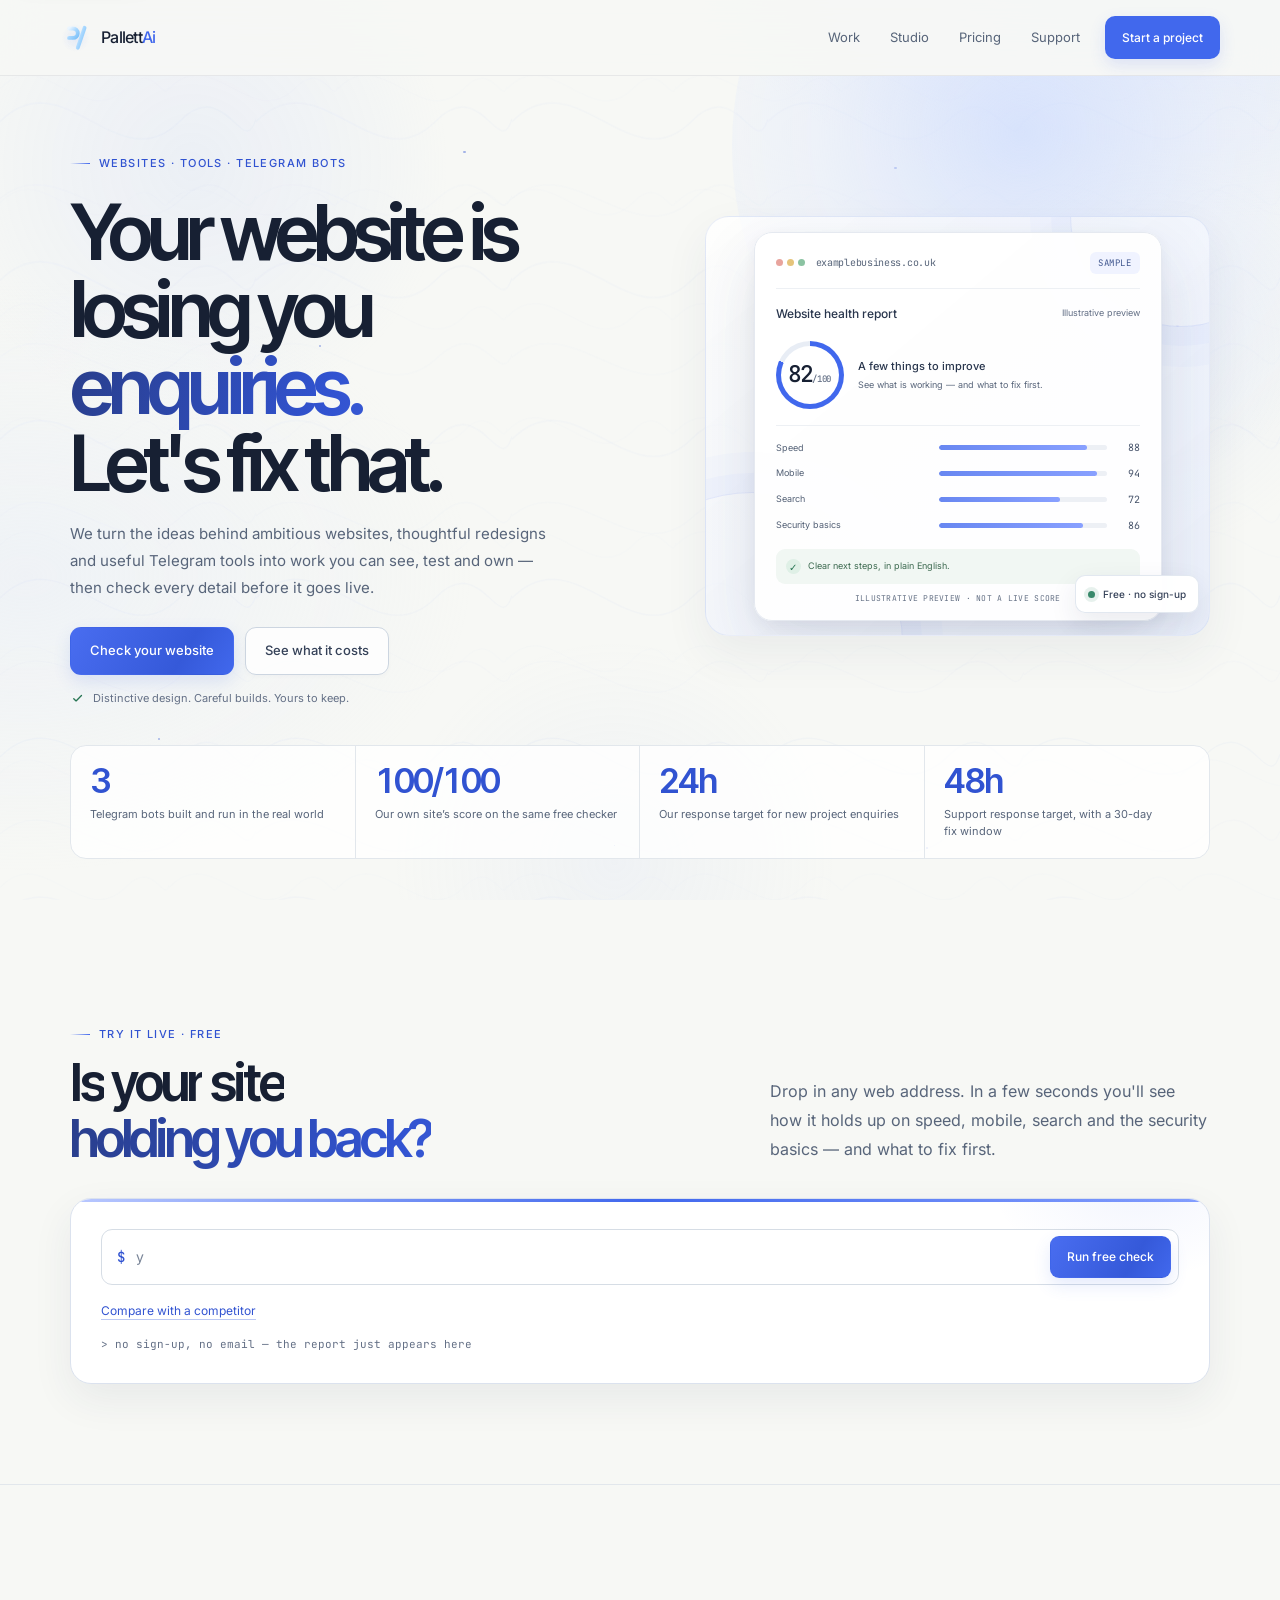
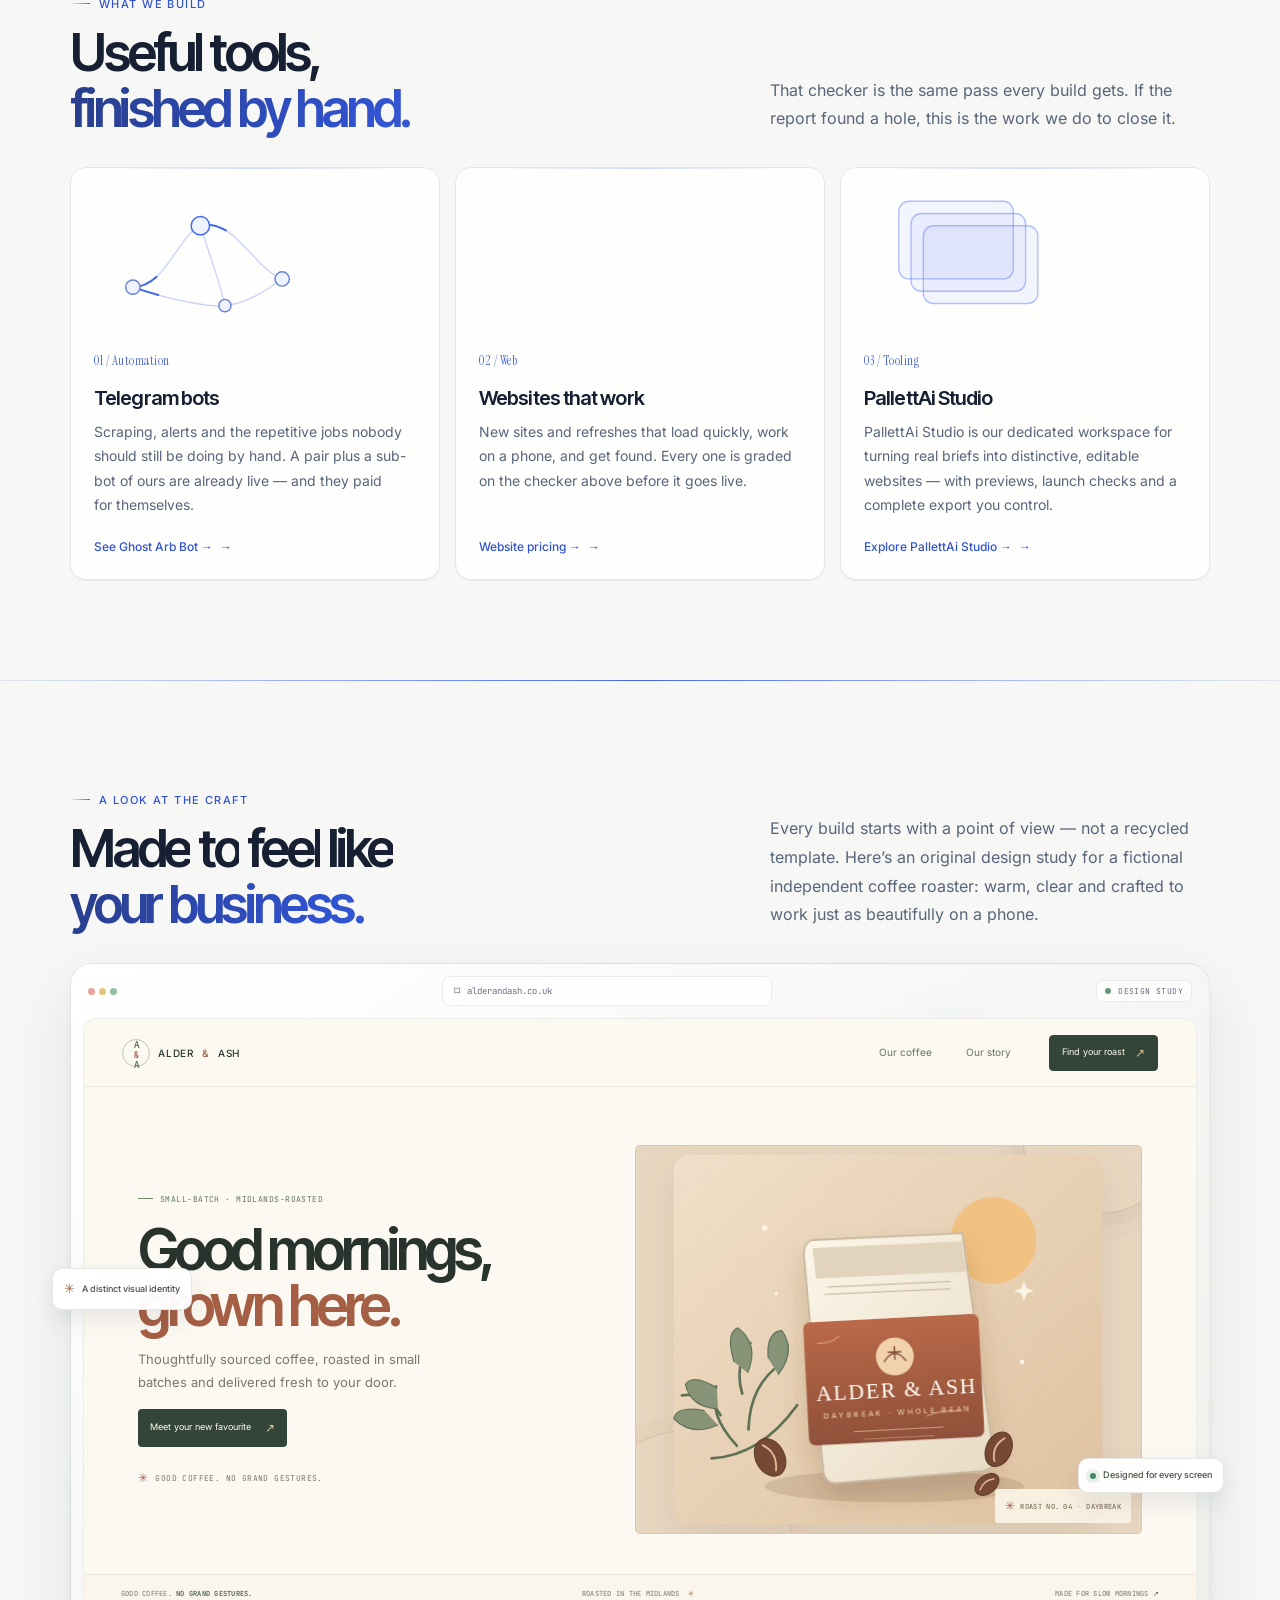
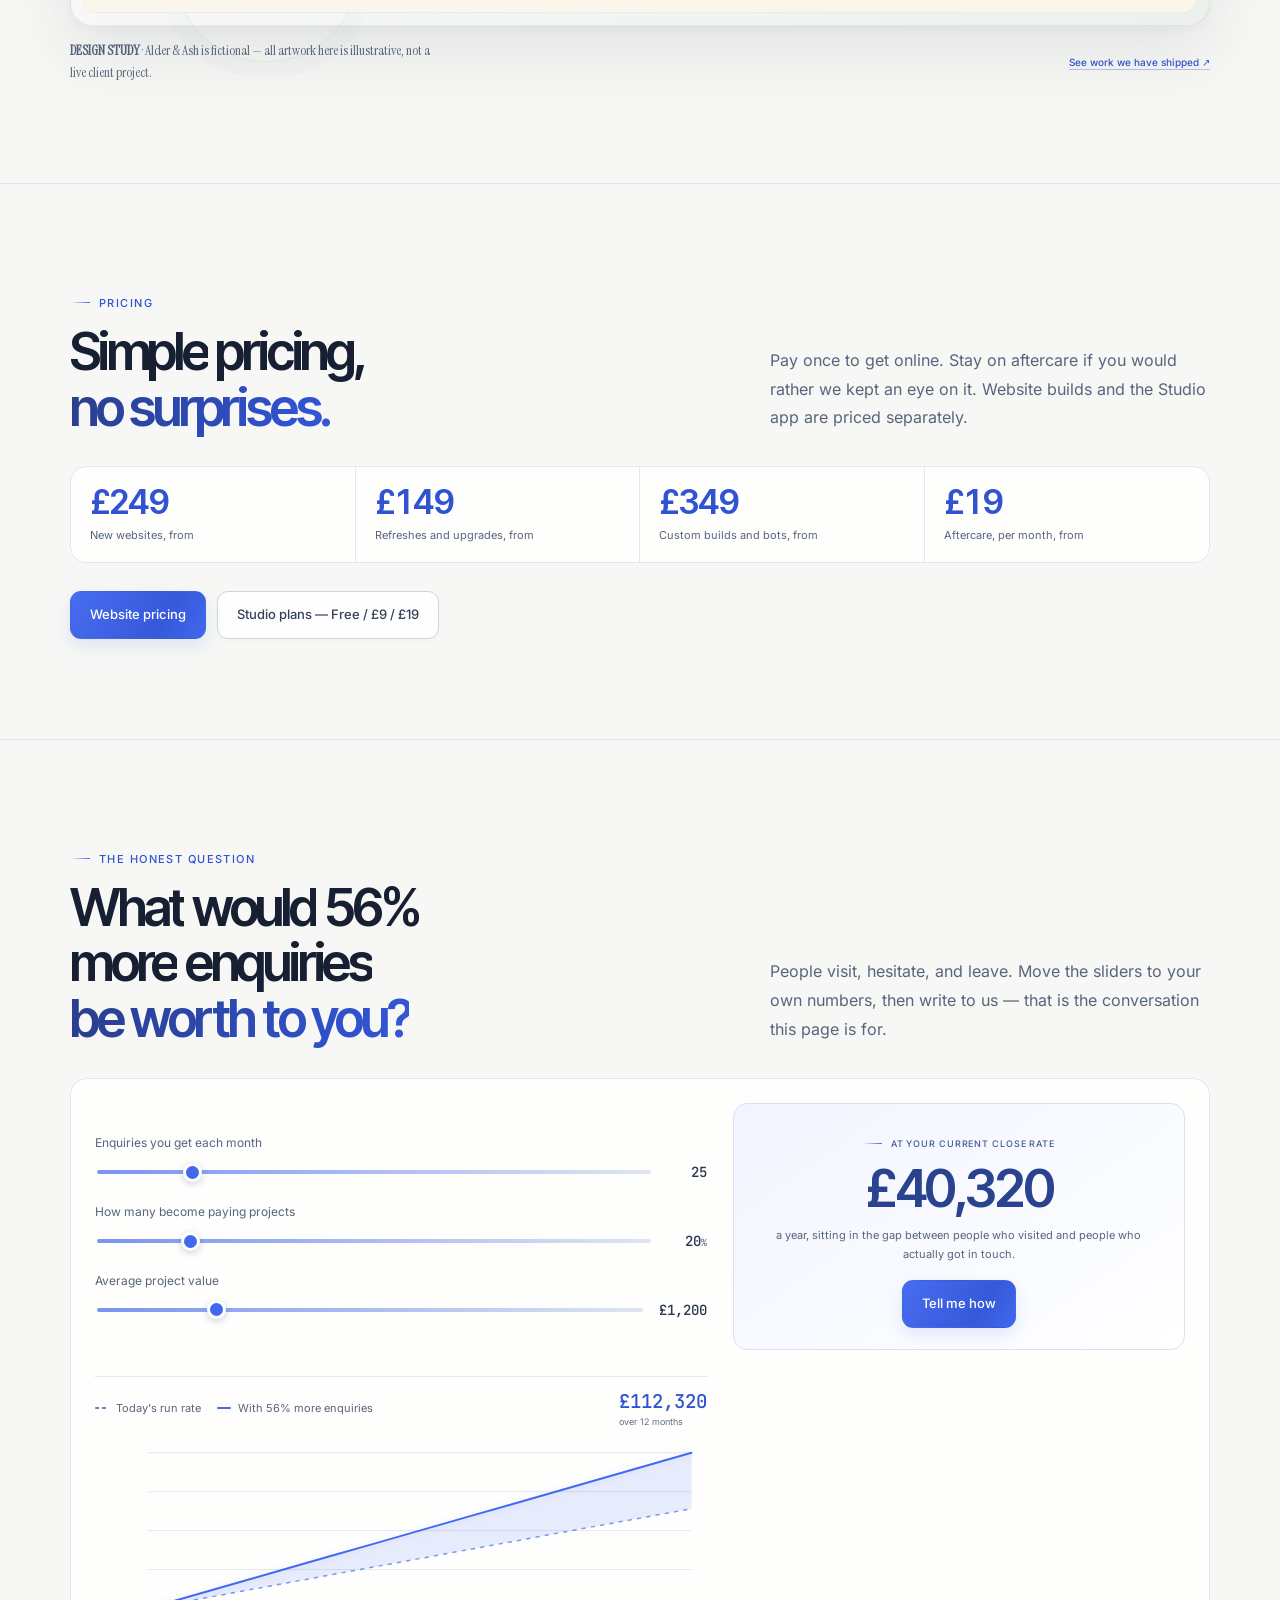
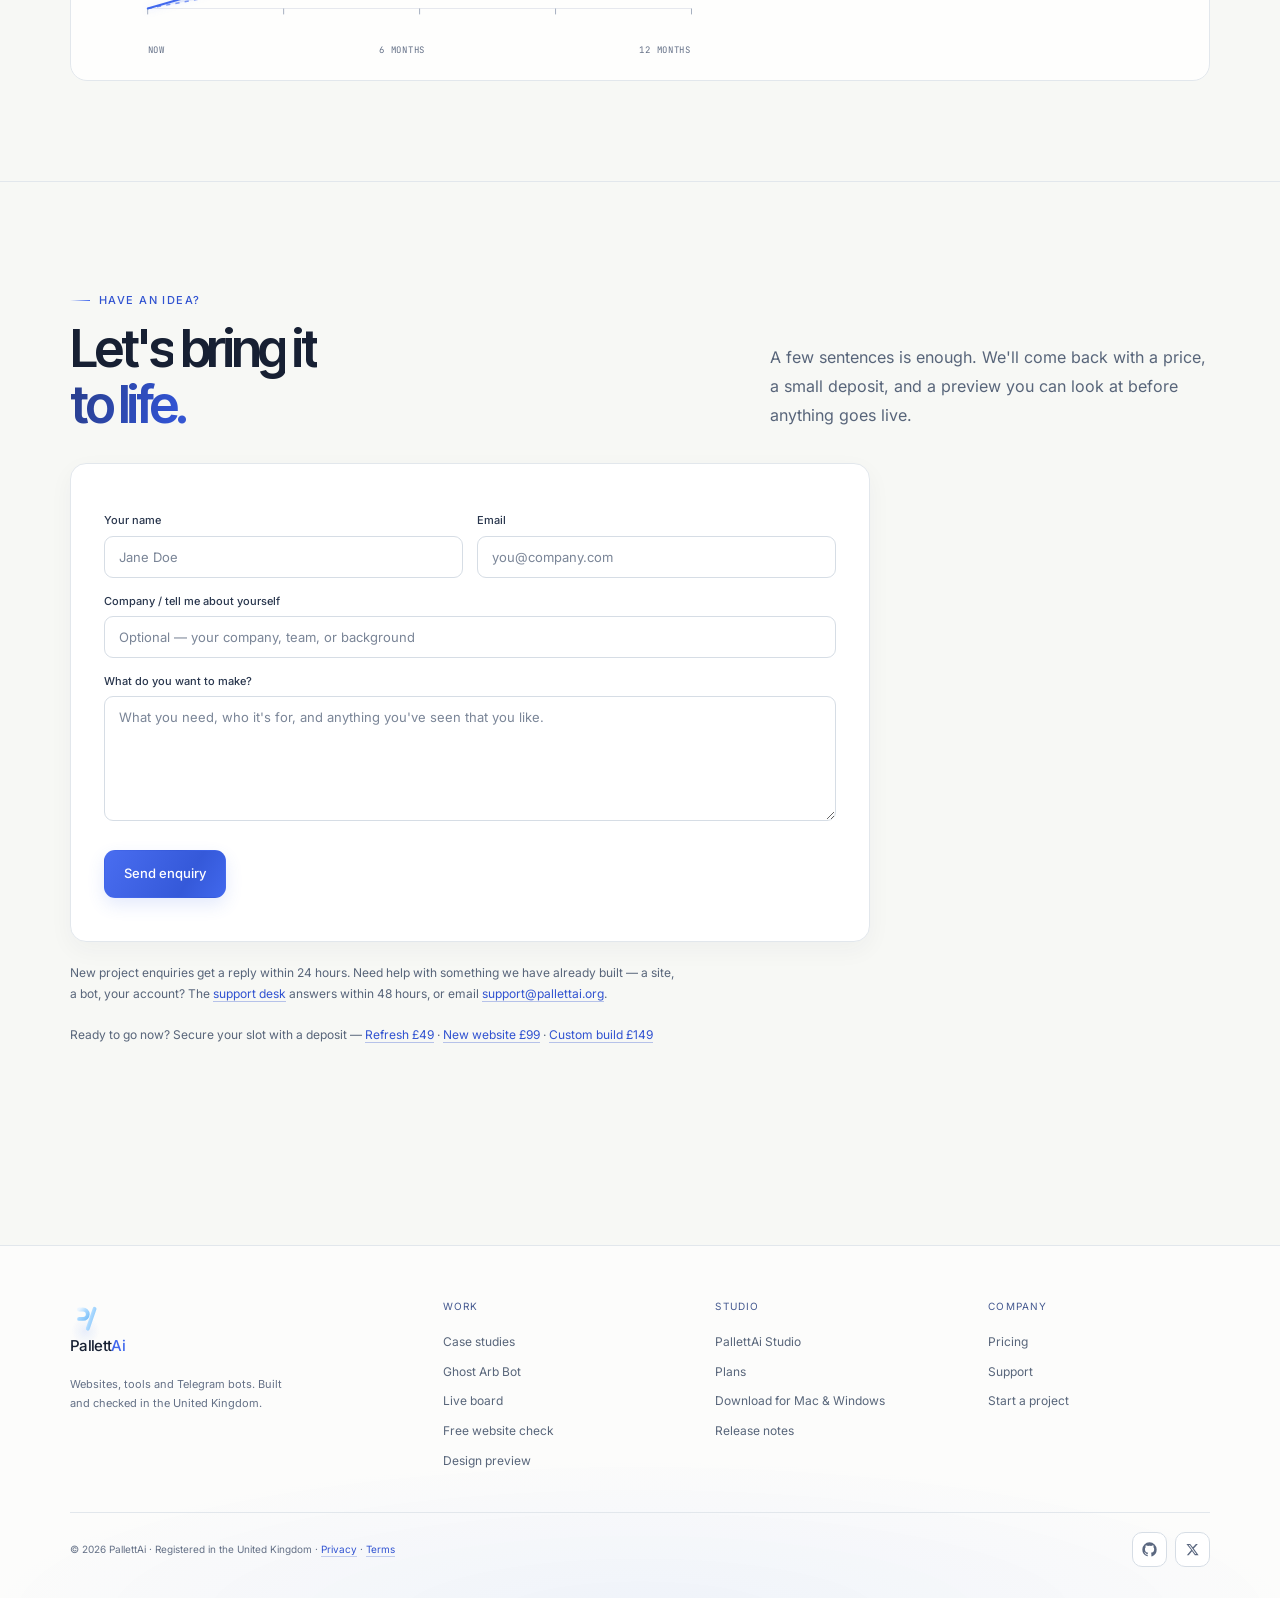
==== commit a362ca5b: "Add controls.css: button craft and the case mark A layer for the button family and the site's smalle" ====
--- a/index.html
+++ b/index.html
@@ -34,6 +34,7 @@
   <link rel="preload" href="fonts/inter-tight-var-latin.woff2" as="font" type="font/woff2" crossorigin />
   <link rel="stylesheet" href="theme.css" />
   <link rel="stylesheet" href="motion.css" />
+  <link rel="stylesheet" href="controls.css" />
   <script src="payments.js" defer></script>
   <script src="theme.js" defer></script>
   <script src="motion.js" defer></script>
--- a/controls.css
+++ b/controls.css
@@ -0,0 +1,279 @@
+/* ============================================================
+   controls.css — buttons and small marks
+   ------------------------------------------------------------
+   The button family and the site's smaller drawn marks: the
+   case glyphs, the inline icons that sit inside a button, and
+   the focus treatment they share.
+
+   Loaded last, after motion.css, so it can sit on top of both.
+   Nothing here introduces a colour outside the existing token
+   ramp, and nothing is declared on :root — every value below is
+   scoped to the component it belongs to. The site already has a
+   restrained register (hairline borders, one blue, generous
+   whitespace), and the job of this file is to raise the craft
+   of that register, not to add a new one.
+
+   What it deliberately does not touch: .case and .case-top
+   padding, and the 39px box of .case-glyph. The case plates
+   are drawn in viewBox units to land at the same optical size
+   as that glyph, so moving either would open a seam between the
+   artwork and the label it sits against.
+   ============================================================ */
+
+/* ---------- the button family ---------- */
+
+.btn{
+  /* Local tokens. Scoped to the component rather than :root so
+     this file adds nothing to the global namespace a peer could
+     collide with. */
+  --btn-r:11px;
+  --btn-press:0.975;
+  --btn-ring:rgba(49,83,209,.34);
+
+  /* The global focus rule sets border-radius:5px, which on an
+     11px-radius button snaps the corners the instant the button
+     takes focus. Restore the shape and let the ring do the
+     talking. */
+  border-radius:var(--btn-r);
+
+  /* Labels run to 42 characters on some pages ("Already have
+     Studio? Take the project file"). Without this they wrap
+     mid-phrase and the button grows a second line. */
+  white-space:nowrap;
+  max-width:100%;
+
+  /* Buttons sit on paper, on white cards, and on deep panels.
+     The lift needs to read on all three, so it is a two-part
+     shadow: a tight contact shadow plus a wider colour one. */
+  will-change:transform;
+}
+
+/* .sm is a size, not a variant. Re-derive the radius from the
+   padding so the corner scale stays proportional rather than
+   inheriting the 11px meant for the full-size button. */
+.btn.sm{
+  --btn-r:9px;
+  --btn-press:.97;
+}
+
+/* ---------- focus ---------- */
+
+/* Keyboard focus is the one state a visitor cannot choose to
+   ignore, so it gets the strongest treatment in the file: a
+   two-tone ring — a pale halo that survives on paper, and a
+   solid core that survives against the blue fill. */
+.btn:focus-visible{
+  border-radius:var(--btn-r);
+  outline:2px solid var(--blue);
+  outline-offset:3px;
+  box-shadow:0 0 0 5px var(--btn-ring);
+  /* The halo is the thing that reads on a blue button, and the
+     shadow is already carrying a hover lift — so the lift
+     collapses here rather than competing with the ring. */
+  transform:none;
+}
+
+.btn:focus-visible:hover{
+  box-shadow:0 0 0 5px var(--btn-ring);
+}
+
+/* The outline variants have a light fill, so they take the ring
+   on a darker ink and skip the solid core. */
+.btn.line:focus-visible,
+.btn.alt:focus-visible{
+  outline-color:var(--blue-dark);
+  box-shadow:0 0 0 5px rgba(49,83,209,.22);
+}
+
+/* ---------- press ---------- */
+
+/* `scale` rather than `transform` on purpose. theme.css lifts
+   the button with transform and motion.js pulls it towards the
+   pointer with the independent `translate` property; a third
+   `transform` here would overwrite whichever ran last and the
+   button would jump. Three independent properties compose. */
+.btn:active{
+  scale:var(--btn-press);
+}
+
+/* The release is springier than theme.css's --ease because a
+   press that returns on a slow curve feels sticky. */
+.btn{
+  transition-property:transform,scale,background,border-color,box-shadow,color;
+  transition-duration:.2s;
+  transition-timing-function:var(--ease);
+}
+
+.btn:not(:disabled):not(.is-busy):active{
+  transition-duration:.07s;
+}
+
+.btn:active:not(:disabled){
+  transition-timing-function:cubic-bezier(.4,0,.7,.2);
+}
+
+/* ---------- disabled ---------- */
+
+/* theme.css sets cursor:wait, and that is right: theme.js
+   disables a button while a request is in flight ("Joining…"),
+   which is genuinely a wait. So the cursor stays. What is
+   missing is the depth — a disabled button should read as
+   pressed into the page rather than as a faded live control. */
+.btn:disabled{
+  box-shadow:none;
+  filter:saturate(.7);
+  /* Kill the magnet. motion.js binds pointer handlers on these
+     too, and a disabled button should not move towards a
+     pointer it cannot act on. */
+  translate:0px 0px;
+  rotate:0deg 0deg;
+}
+
+/* aria-disabled is used where a real <button> must stay focusable
+   for screen readers. It needs the same visual state. */
+.btn[aria-disabled="true"]{
+  opacity:.52;
+  cursor:not-allowed;
+  box-shadow:none;
+  pointer-events:none;
+}
+
+/* ---------- the missing two variants ---------- */
+
+/* .ghost and .solid are used in ref.html, which is tracked, and
+   neither has ever had a rule — both fell through to the base
+   .btn, so a "ghost" button rendered solid blue. Completing the
+   family is the cheapest real fix in this file. */
+.btn.ghost{
+  border-color:transparent!important;
+  background:transparent!important;
+  color:var(--ink-soft)!important;
+  box-shadow:none;
+}
+
+.btn.ghost:hover{
+  border-color:var(--line-strong)!important;
+  background:rgba(255,255,255,.7)!important;
+  color:var(--blue-dark)!important;
+  box-shadow:0 6px 16px rgba(29,44,69,.06);
+}
+
+.btn.solid{
+  background:var(--ink)!important;
+  color:#fff!important;
+  box-shadow:0 7px 17px rgba(23,32,51,.16);
+}
+
+.btn.solid:hover{
+  background:#0e1626!important;
+  box-shadow:0 12px 26px rgba(23,32,51,.22);
+  color:#fff!important;
+}
+
+/* ---------- icons inside buttons ---------- */
+
+/* Buttons carry their trailing mark as a text glyph — ↗ on an
+   external link, → on an internal one. Left as text those sit
+   on the baseline and take their advance width from whatever
+   font resolved them, so two buttons that mean the same thing
+   show arrows at different sizes.
+
+   This styles the gap, not the glyph: an inline svg or a span
+   marked up as an icon picks up optical centring and cannot
+   stretch the label. A bare text arrow is left exactly as the
+   browser renders it. */
+.btn > svg{
+  flex:0 0 auto;
+  width:15px;
+  height:15px;
+  stroke-width:1.75;
+}
+
+.btn.sm > svg{
+  width:14px;
+  height:14px;
+}
+
+/* An svg that declares its own size wins — a 24px mark should
+   not be crushed to 15px by the rule above. */
+.btn > svg[width],
+.btn > svg[height]{
+  width:auto;
+  height:auto;
+}
+
+/* Icons ride the label rather than sitting beside it, so a
+   hover nudges the pair together. This is the `translate`
+   property again, composed with the button's own. */
+.btn:hover > svg{
+  translate:2px 0px;
+}
+
+.btn:hover > svg:first-child{
+  translate:-2px 0px;
+}
+
+@media (prefers-reduced-motion:reduce){
+  .btn:hover > svg,
+  .btn:hover > svg:first-child{
+    translate:0px 0px;
+  }
+}
+
+/* ---------- small marks: the case glyph ---------- */
+
+/* A two-letter badge at the head of every case study. Its box is
+   fixed at 39px and pinned by the plates above it, so the work
+   here is entirely in the fill and the edge: the badge was a flat
+   gradient on a flat card and read as a label rather than a mark.
+
+   width/height are restated deliberately. They already match, and
+   they must keep matching — the artwork is calibrated to them. */
+.case-glyph{
+  width:39px;
+  height:39px;
+  border-radius:11px;
+  border:1px solid #d3dcf7;
+  background:
+    linear-gradient(150deg,#fbfcff 0%,#eef2ff 48%,#e2e9ff 100%);
+  color:var(--blue-dark);
+  font:500 12px var(--mono);
+  /* The two letters are digits or capitals; a hair of tracking
+     stops them reading as a cramped pair. */
+  letter-spacing:.02em;
+  /* An inset highlight along the top edge lifts the badge off the
+     card without adding an outer shadow that would fight the
+     plate's own border. */
+  box-shadow:inset 0 1px 0 rgba(255,255,255,.9);
+  transition:border-color var(--dur-1) var(--ease-out),
+             color var(--dur-1) var(--ease-out);
+}
+
+/* On hover the badge picks up the blue it already uses, so the
+   card's affordance is consistent between the mark and the title. */
+.case:hover .case-glyph{
+  border-color:#b6c4f4;
+  color:var(--blue);
+}
+
+@media (prefers-reduced-motion:reduce){
+  .case-glyph{
+    transition:none;
+  }
+}
+
+/* ---------- print ---------- */
+
+/* A button in print should read as its label, not as a raised
+   control with a hover lift baked in. */
+@media print{
+  .btn{
+    box-shadow:none!important;
+    transform:none!important;
+    scale:none!important;
+    translate:none!important;
+    border:1px solid #999!important;
+    background:none!important;
+    color:#000!important;
+  }
+}
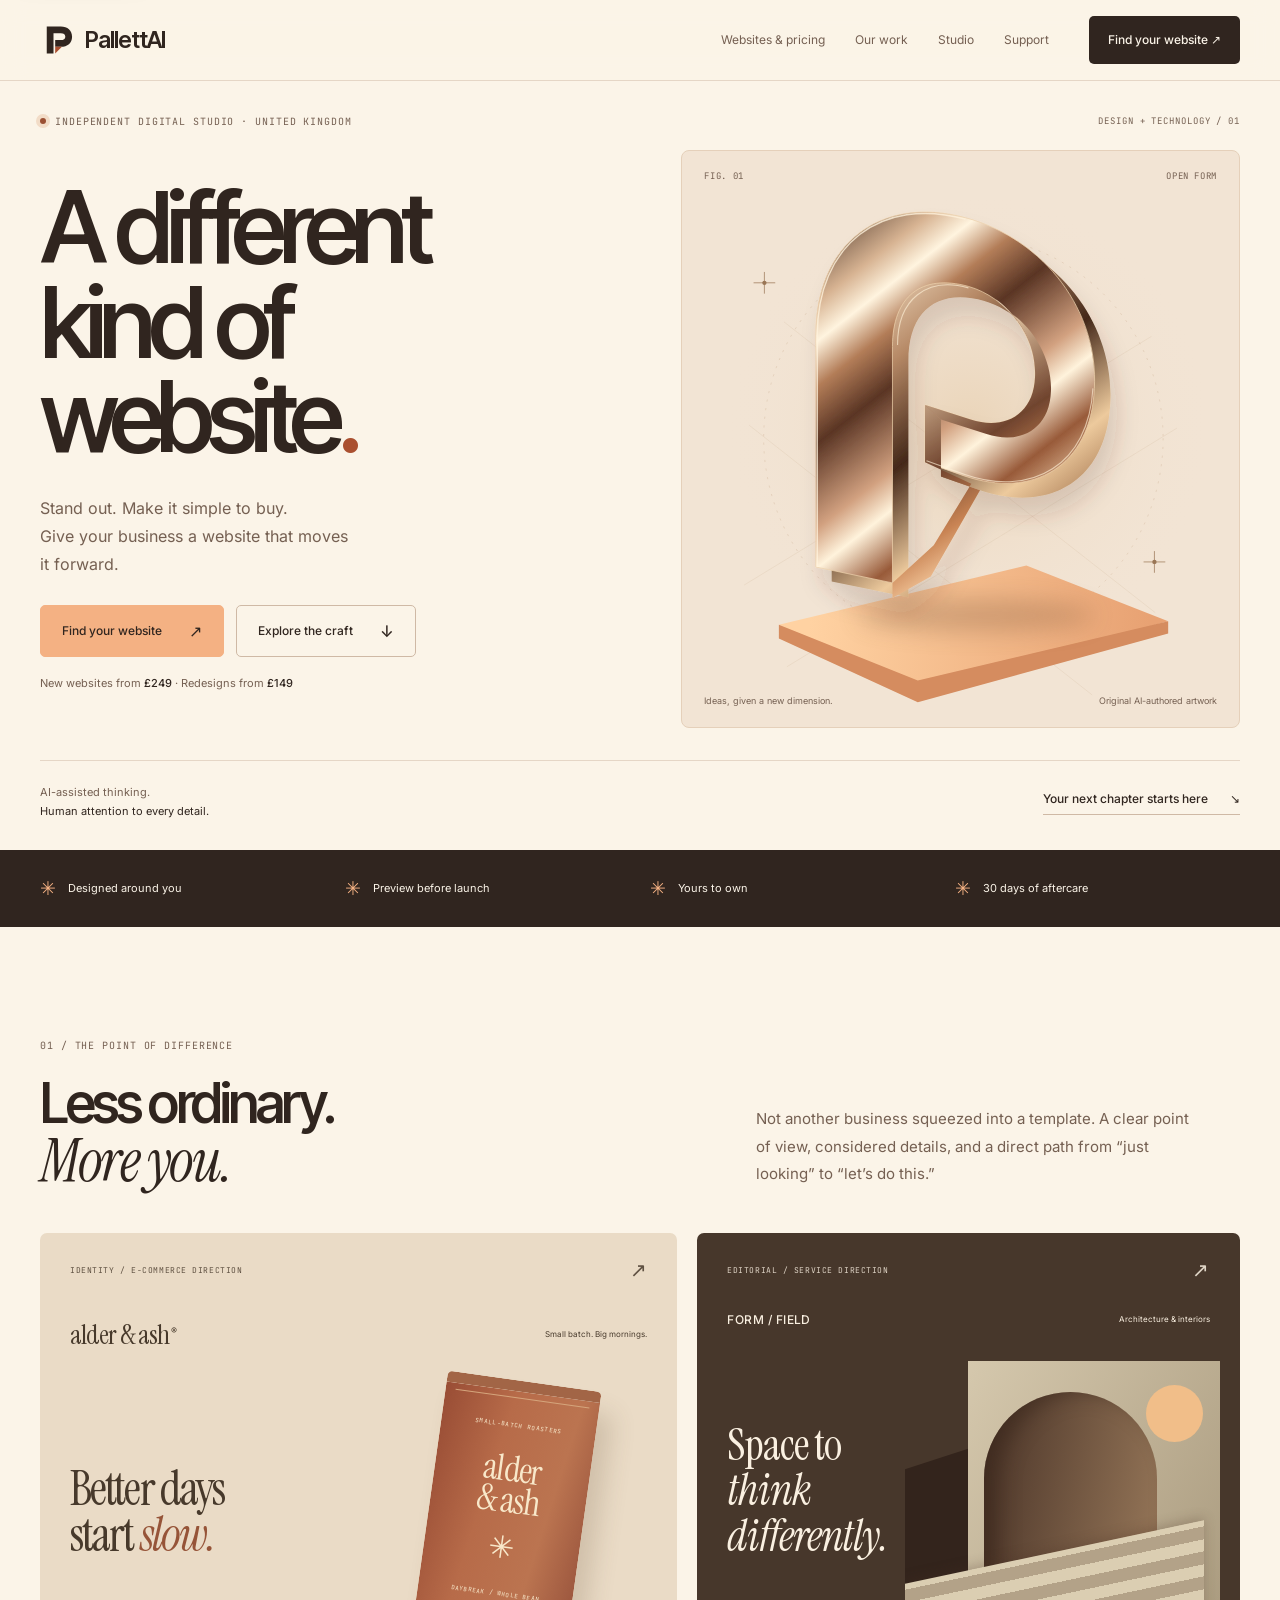
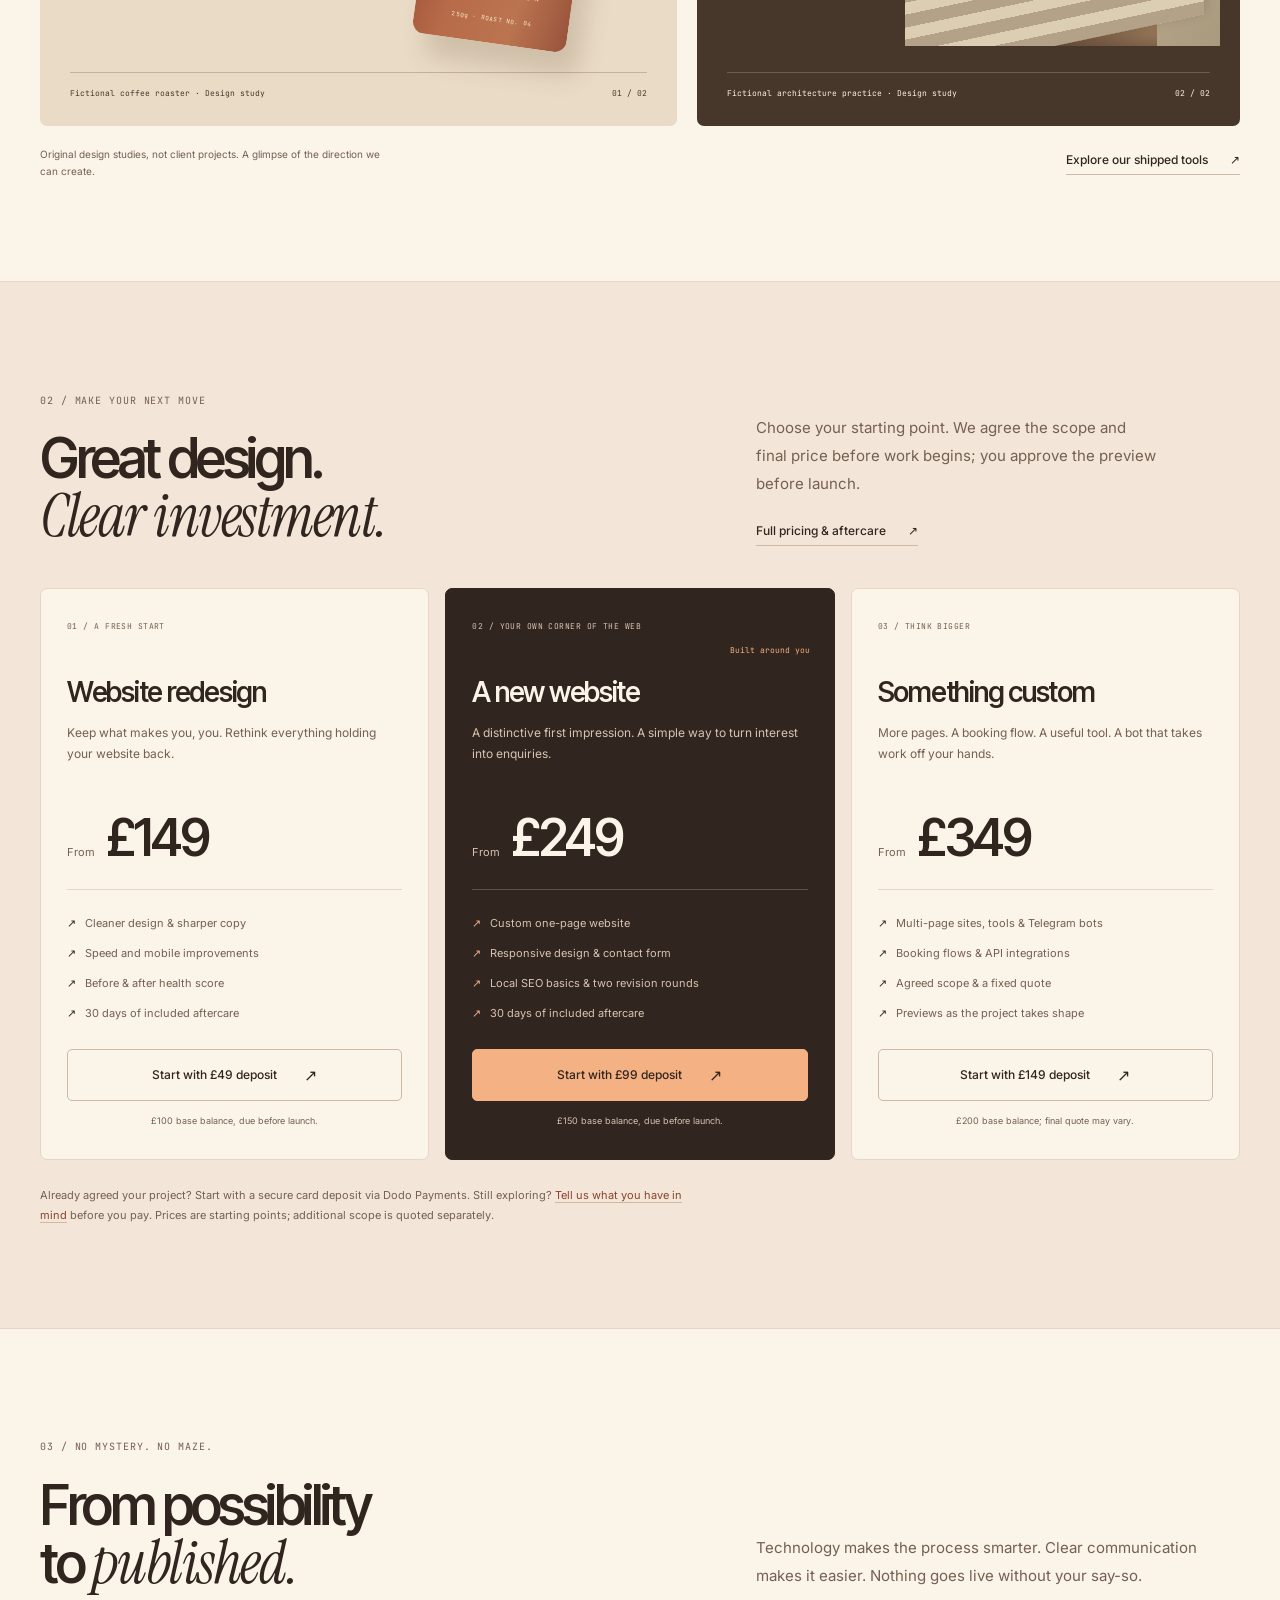
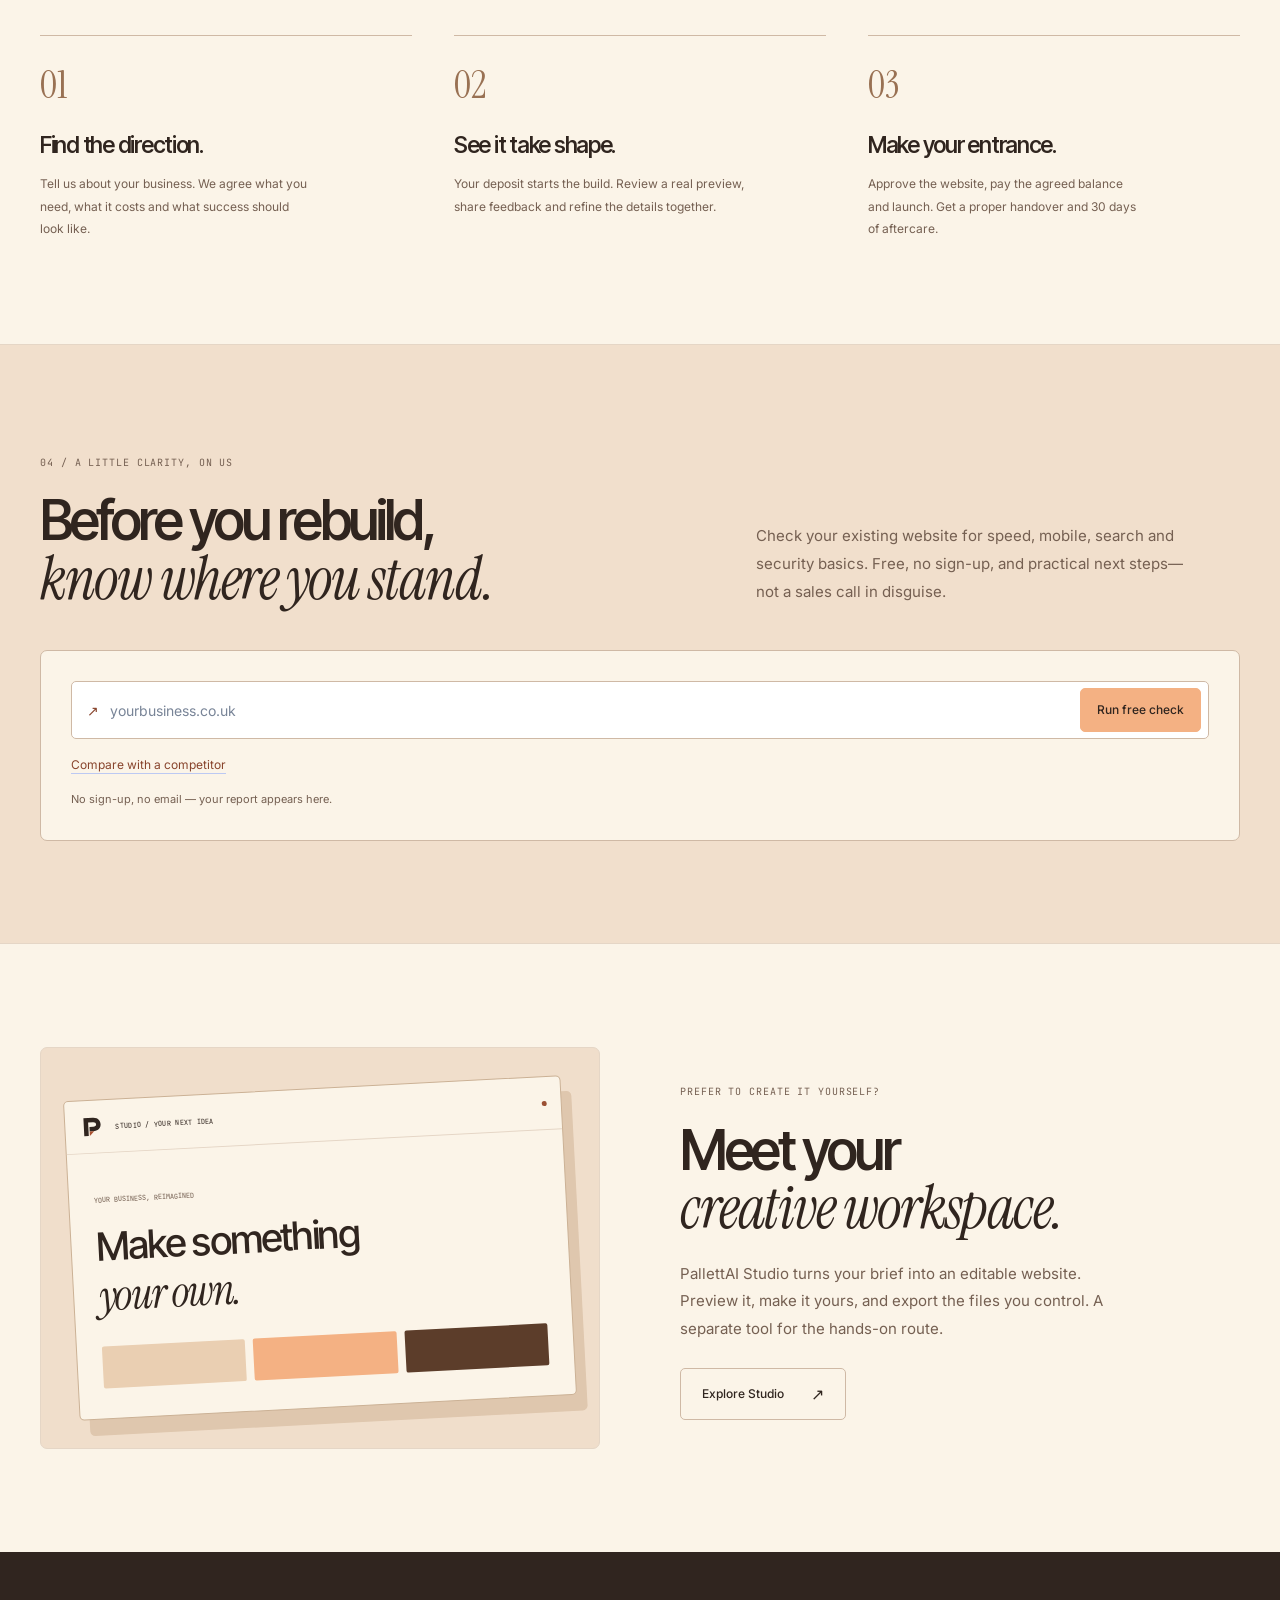
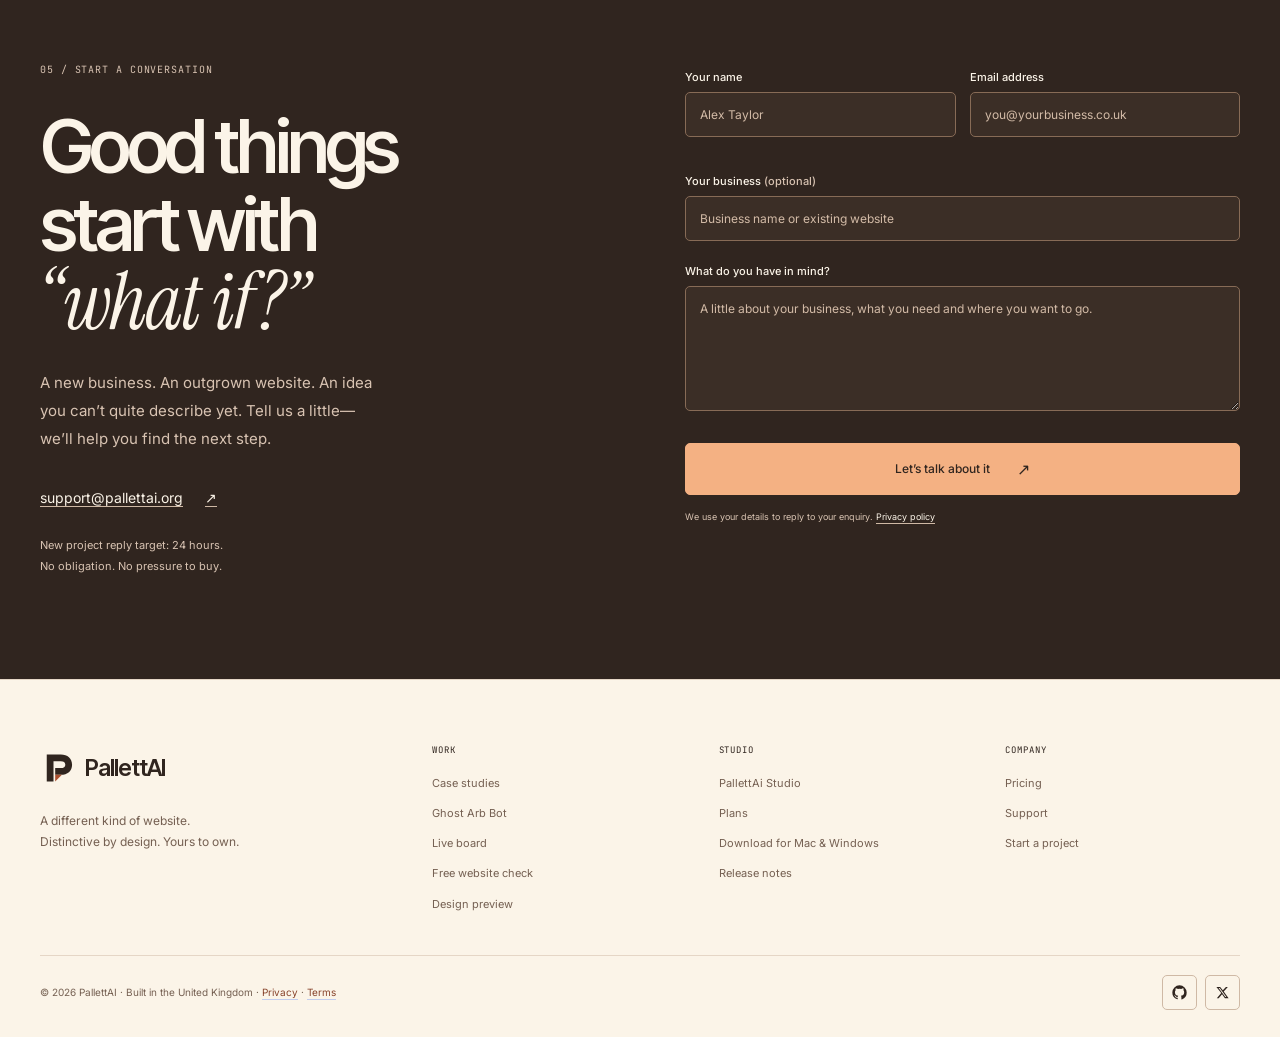
==== commit 8234110f: "Publish the open-form redesign so pallettai.org serves the new site Commit the warm redesign that wa" ====
--- a/index.html
+++ b/index.html
@@ -3,35 +3,33 @@
 <head>
   <meta charset="UTF-8" />
   <meta name="viewport" content="width=device-width, initial-scale=1.0" />
-  <meta name="description" content="PallettAi designs and builds considered websites, redesigns and digital tools for UK businesses. Explore the work, see clear pricing or try our free website check." />
-  <meta name="author" content="PallettAi" />
+  <meta name="description" content="Distinctive websites for businesses ready for their next chapter. Custom website builds from £249, redesigns from £149. Clear pricing, a preview before launch, and a website you own." />
+  <meta name="author" content="PallettAI" />
   <meta name="robots" content="index, follow" />
-  <meta name="theme-color" content="#f7f8f5" />
+  <meta name="theme-color" content="#fbf4e8" />
   <link rel="canonical" href="https://pallettai.org/" />
   <meta property="og:type" content="website" />
-  <meta property="og:site_name" content="PallettAi" />
-  <meta property="og:title" content="Website Design &amp; Development UK | PallettAi" />
-  <meta property="og:description" content="PallettAi designs and builds considered websites, redesigns and digital tools for UK businesses. Explore the work, see clear pricing or try our free website check." />
+  <meta property="og:site_name" content="PallettAI" />
+  <meta property="og:title" content="A different kind of website. | PallettAI" />
+  <meta property="og:description" content="Distinctive design. Thoughtful technology. Websites from £249, redesigns from £149. Built for your business, yours to own." />
   <meta property="og:url" content="https://pallettai.org/" />
   <meta property="og:image" content="https://pallettai.org/share-v3.png" />
   <meta property="og:image:type" content="image/png" />
   <meta property="og:image:width" content="1200" />
   <meta property="og:image:height" content="630" />
-  <meta property="og:image:alt" content="PallettAi — Your website is losing you enquiries." />
+  <meta property="og:image:alt" content="PallettAI — A different kind of website." />
   <meta name="twitter:card" content="summary_large_image" />
-  <meta name="twitter:title" content="Website Design &amp; Development UK | PallettAi" />
-  <meta name="twitter:description" content="PallettAi designs and builds considered websites, redesigns and digital tools for UK businesses. Explore the work, see clear pricing or try our free website check." />
+  <meta name="twitter:title" content="A different kind of website. | PallettAI" />
+  <meta name="twitter:description" content="Distinctive websites from £249. Clear pricing, a preview before launch, and a website you own." />
   <meta name="twitter:image" content="https://pallettai.org/share-v3.png" />
-  <meta name="twitter:image:alt" content="PallettAi — Your website is losing you enquiries." />
-  <title>Website Design &amp; Development UK | PallettAi</title>
-  <meta http-equiv="Content-Security-Policy" content="default-src 'self'; script-src 'self' https://gc.zgo.at; style-src 'self' 'unsafe-inline'; font-src 'self'; img-src 'self' data: https:; connect-src 'self' https://formspree.io https://pallettai-grader.coreypallett20.workers.dev https://pallettai.goatcounter.com; object-src 'none'; base-uri 'self'; form-action https://formspree.io; frame-src 'none'" />
-  <link rel="icon" type="image/png" sizes="32x32" href="favicon-32.png?v=2" />
-  <link rel="icon" type="image/svg+xml" href="signal-favicon.svg?v=4" />
-  <link rel="apple-touch-icon" href="apple-touch-icon.png?v=2" />
-  <link rel="preconnect" href="https://gc.zgo.at" crossorigin />
-  <link rel="preconnect" href="https://formspree.io" />
-  <link rel="preconnect" href="https://pallettai-grader.coreypallett20.workers.dev" />
+  <meta name="twitter:image:alt" content="PallettAI — A different kind of website." />
+  <title>Custom Website Design &amp; Redesign UK | PallettAI</title>
+  <meta http-equiv="Content-Security-Policy" content="default-src 'self'; script-src 'self' https://gc.zgo.at; style-src 'self' 'unsafe-inline'; font-src 'self'; img-src 'self' data: https:; connect-src 'self' http://127.0.0.1:8787 https://formspree.io https://pallettai-grader.coreypallett20.workers.dev https://pallettai.goatcounter.com; object-src 'none'; base-uri 'self'; form-action https://formspree.io; frame-src 'none'" />
+  <link rel="icon" type="image/svg+xml" href="signal-favicon.svg?v=5" />
+  <link rel="icon" type="image/png" sizes="32x32" href="favicon-32.png?v=3" />
+  <link rel="apple-touch-icon" href="apple-touch-icon.png?v=3" />
   <link rel="preload" href="fonts/inter-tight-var-latin.woff2" as="font" type="font/woff2" crossorigin />
+  <link rel="preload" href="ribbon-art.svg" as="image" type="image/svg+xml" />
   <link rel="stylesheet" href="theme.css" />
   <link rel="stylesheet" href="motion.css" />
   <link rel="stylesheet" href="controls.css" />
@@ -42,493 +40,95 @@
   <script src="grader.js" defer></script>
   <script src="app.js" defer></script>
   <script data-goatcounter="https://pallettai.goatcounter.com/count" async src="https://gc.zgo.at/count.js"></script>
-  <noscript><img src="https://pallettai.goatcounter.com/count?p=/noscript" style="display:none" alt="" /></noscript>
-  <noscript><style>.rv{opacity:1;transform:none}.hero h1 .ln{overflow:visible;padding-bottom:0;margin-bottom:0}.hero h1 .ln>i{animation:none}</style></noscript>
 </head>
 <body data-page="home">
-
 <a class="skip" href="#top">Skip to content</a>
-<div class="sky" id="sky" aria-hidden="true"></div>
-<header class="nav" id="nav"></header>
-
+<header class="nav" id="nav"><div class="nav-in"><a class="brand" href="index.html"><img src="signal-mark.svg" width="36" height="36" alt="" /><b>PallettAI</b></a><nav class="nav-links" aria-label="Primary"><a href="pricing.html">Websites &amp; pricing</a><a href="portfolio.html">Our work</a><a href="downloads.html">Studio</a><a href="support.html">Support</a><a class="nav-cta" href="pricing.html#builds">Find your website ↗</a></nav></div></header>
 <main id="top">
-
-  <!-- ============ HERO ============ -->
-  <section class="hero">
-    <div class="wrap-l hero-grid">
-      <div>
-        <p class="eyebrow rv">Websites · Tools · Telegram bots</p>
-        <h1 class="rv" data-d="1">
-          <span class="ln"><i>Your website is</i></span>
-          <span class="ln"><i>losing you <span class="grad">enquiries.</span></i></span>
-          <span class="ln"><i>Let's fix that.</i></span>
-        </h1>
-        <p class="lede rv" data-d="2">We turn the ideas behind ambitious websites, thoughtful redesigns and useful Telegram tools into work you can see, test and own — then check every detail before it goes live.</p>
-        <div class="btns rv" data-d="3">
-          <a class="btn ice" href="#grader">Check your website</a>
-          <a class="btn line" href="pricing.html">See what it costs</a>
+  <section class="studio-hero" aria-labelledby="hero-title">
+    <div class="wrap-l">
+      <div class="hero-topline"><p class="eyebrow"><span class="availability-dot" aria-hidden="true"></span> Independent digital studio · United Kingdom</p><span class="edition" aria-hidden="true">DESIGN + TECHNOLOGY / 01</span></div>
+      <div class="studio-hero-grid">
+        <div class="studio-hero-copy">
+          <h1 id="hero-title">A different<br />kind of<br /><span class="hero-last">website<span class="lime-stop">.</span></span></h1>
+          <p class="hero-description">Stand out. Make it simple to buy.<br />Give your business a website that moves it forward.</p>
+          <div class="btns"><a class="btn ice" href="#pricing">Find your website <span aria-hidden="true">↗</span></a><a class="btn line" href="#showcase">Explore the craft <span aria-hidden="true">↓</span></a></div>
+          <p class="hero-price">New websites from <b>£249</b> · Redesigns from <b>£149</b></p>
         </div>
-        <p class="hero-assurance rv" data-d="3"><svg viewBox="0 0 20 20" fill="none" aria-hidden="true"><path d="m5 10.2 3.1 3L15.3 6" stroke="currentColor" stroke-width="1.8" stroke-linecap="round" stroke-linejoin="round"/></svg>Distinctive design. Careful builds. Yours to keep.</p>
+        <figure class="hero-sculpture">
+          <div class="art-index" aria-hidden="true"><span>FIG. 01</span><span>OPEN FORM</span></div>
+          <img src="ribbon-art.svg" width="720" height="760" fetchpriority="high" alt="A sculptural copper ribbon forming an open P above an apricot platform." />
+          <figcaption><span>Ideas, given a new dimension.</span><span>Original AI-authored artwork</span></figcaption>
+        </figure>
       </div>
-
-      <div class="orb rv" data-d="2" role="group" aria-label="Illustrative sample of the free website health report; this example is not a live result.">
-        <div class="sample-report">
-          <div class="sample-bar" aria-hidden="true">
-            <span class="sample-dots"><i></i><i></i><i></i></span>
-            <span class="sample-url">examplebusiness.co.uk</span>
-            <span class="sample-label">SAMPLE</span>
-          </div>
-          <div class="sample-report-title">
-            <b>Website health report</b>
-            <span>Illustrative preview</span>
-          </div>
-          <div class="sample-score-row">
-            <div class="sample-score-ring" role="img" aria-label="Sample score: 82 out of 100"><span>82<small>/100</small></span></div>
-            <div class="sample-score-copy">
-              <b>A few things to improve</b>
-              <span>See what is working — and what to fix first.</span>
-            </div>
-          </div>
-          <div class="sample-metrics" aria-label="Illustrative category scores">
-            <div class="sample-metric"><span>Speed</span><span class="sample-track"><i class="w88"></i></span><b>88</b></div>
-            <div class="sample-metric"><span>Mobile</span><span class="sample-track"><i class="w94"></i></span><b>94</b></div>
-            <div class="sample-metric"><span>Search</span><span class="sample-track"><i class="w72"></i></span><b>72</b></div>
-            <div class="sample-metric"><span>Security basics</span><span class="sample-track"><i class="w86"></i></span><b>86</b></div>
-          </div>
-          <div class="sample-report-foot"><span aria-hidden="true">✓</span> Clear next steps, in plain English.</div>
-          <p class="sample-report-note">ILLUSTRATIVE PREVIEW · NOT A LIVE SCORE</p>
-        </div>
-        <span class="sample-float"><span class="sample-float-dot" aria-hidden="true"></span> Free · no sign-up</span>
-      </div>
-    </div>
-
-    <div class="wrap-l">
-      <div class="rail rv">
-        <div><b><span data-count="3">3</span></b><p>Telegram bots built and run in the real world</p></div>
-        <div><b><span data-count="100">100</span>/100</b><p>Our own site’s score on the same free checker</p></div>
-        <div><b><span data-count="24">24</span>h</b><p>Our response target for new project enquiries</p></div>
-        <div><b><span data-count="48">48</span>h</b><p>Support response target, with a 30-day fix window</p></div>
-      </div>
+      <div class="hero-bottom"><p>AI-assisted thinking.<br /><b>Human attention to every detail.</b></p><a class="text-link" href="#pricing">Your next chapter starts here <span aria-hidden="true">↘</span></a></div>
     </div>
   </section>
 
-  <!-- ============ THE CHECKER ============ -->
-  <section class="sec" id="grader" aria-label="Free website health check">
-    <svg class="wm" viewBox="0 0 1000 1000" aria-hidden="true"><use href="#wm"/></svg>
+  <div class="principle-band" aria-label="Included in every website build"><div class="wrap-l"><span><i aria-hidden="true">✳</i> Designed around you</span><span><i aria-hidden="true">✳</i> Preview before launch</span><span><i aria-hidden="true">✳</i> Yours to own</span><span><i aria-hidden="true">✳</i> 30 days of aftercare</span></div></div>
+
+  <section class="sec" id="showcase" aria-labelledby="showcase-title">
     <div class="wrap-l">
-      <div class="head">
-        <div class="rv">
-          <p class="eyebrow">Try it live · free</p>
-          <h2 class="big">Is your site<br /><span class="grad">holding you back?</span></h2>
-        </div>
-        <p class="lede rv" data-d="1">Drop in any web address. In a few seconds you'll see how it holds up on speed, mobile, search and the security basics — and what to fix first.</p>
+      <div class="head"><div><p class="eyebrow">01 / The point of difference</p><h2 class="big" id="showcase-title">Less ordinary.<br /><span class="ed">More you.</span></h2></div><p class="lede">Not another business squeezed into a template. A clear point of view, considered details, and a direct path from “just looking” to “let’s do this.”</p></div>
+      <div class="design-studies">
+        <article class="study study-coffee">
+          <div class="study-label"><span>IDENTITY / E-COMMERCE DIRECTION</span><span aria-hidden="true">↗</span></div>
+          <div class="coffee-study-nav"><b>alder &amp; ash<span>®</span></b><span>Small batch. Big mornings.</span></div>
+          <div class="coffee-study-body"><h3>Better days<br />start <em>slow.</em></h3><div class="coffee-bag" role="img" aria-label="Illustrated terracotta coffee packaging for the fictional Alder and Ash brand"><span>SMALL-BATCH ROASTERS</span><b>alder<br />&amp; ash</b><i aria-hidden="true">✳</i><small>DAYBREAK / WHOLE BEAN<br />250g · ROAST NO. 04</small></div></div>
+          <div class="study-base"><span>Fictional coffee roaster · Design study</span><span>01 / 02</span></div>
+        </article>
+        <article class="study study-architecture">
+          <div class="study-label"><span>EDITORIAL / SERVICE DIRECTION</span><span aria-hidden="true">↗</span></div>
+          <div class="architecture-nav"><b>FORM / FIELD</b><span>Architecture &amp; interiors</span></div>
+          <div class="architecture-scene" role="img" aria-label="Original geometric illustration of an architectural arch and sunlit stairs"><div class="arch-shadow"></div><div class="arch-wall"></div><div class="arch-cutout"></div><div class="arch-stairs"></div><span class="arch-sun"></span></div>
+          <h3>Space to<br /><em>think differently.</em></h3>
+          <div class="study-base"><span>Fictional architecture practice · Design study</span><span>02 / 02</span></div>
+        </article>
       </div>
+      <div class="study-caption"><p>Original design studies, not client projects. A glimpse of the direction we can create.</p><a class="text-link" href="portfolio.html">Explore our shipped tools <span aria-hidden="true">↗</span></a></div>
+    </div>
+  </section>
 
-      <div class="console rv" data-d="1" id="check">
-        <header class="print-sheet" id="print-sheet">
-          <div class="ps-mark">PallettAi · Website health report</div>
-          <p class="ps-title">How this site holds up</p>
-          <dl class="ps-meta">
-            <div><dt>Site</dt><dd id="ps-host">—</dd></div>
-            <div><dt>Score</dt><dd id="ps-score">—</dd></div>
-            <div><dt>Checked</dt><dd id="ps-date">—</dd></div>
-          </dl>
-        </header>
+  <section class="sec packages-section" id="pricing" aria-labelledby="packages-title">
+    <div class="wrap-l">
+      <div class="head"><div><p class="eyebrow">02 / Make your next move</p><h2 class="big" id="packages-title">Great design.<br /><span class="ed">Clear investment.</span></h2></div><div><p class="lede">Choose your starting point. We agree the scope and final price before work begins; you approve the preview before launch.</p><a class="text-link" href="pricing.html">Full pricing &amp; aftercare <span aria-hidden="true">↗</span></a></div></div>
+      <div class="build-grid">
+        <article class="build-card"><p class="package-number">01 / A FRESH START</p><h3>Website redesign</h3><p class="package-description">Keep what makes you, you. Rethink everything holding your website back.</p><p class="build-price"><span>From</span> £149</p><ul><li>Cleaner design &amp; sharper copy</li><li>Speed and mobile improvements</li><li>Before &amp; after health score</li><li>30 days of included aftercare</li></ul><a class="btn line" data-pay="depositRefresh" href="support.html">Start with £49 deposit <span aria-hidden="true">↗</span></a><p class="deposit-note">£100 base balance, due before launch.</p></article>
+        <article class="build-card build-featured"><p class="package-number">02 / YOUR OWN CORNER OF THE WEB</p><span class="package-tag">Built around you</span><h3>A new website</h3><p class="package-description">A distinctive first impression. A simple way to turn interest into enquiries.</p><p class="build-price"><span>From</span> £249</p><ul><li>Custom one-page website</li><li>Responsive design &amp; contact form</li><li>Local SEO basics &amp; two revision rounds</li><li>30 days of included aftercare</li></ul><a class="btn ice" data-pay="depositCreate" href="support.html">Start with £99 deposit <span aria-hidden="true">↗</span></a><p class="deposit-note">£150 base balance, due before launch.</p></article>
+        <article class="build-card"><p class="package-number">03 / THINK BIGGER</p><h3>Something custom</h3><p class="package-description">More pages. A booking flow. A useful tool. A bot that takes work off your hands.</p><p class="build-price"><span>From</span> £349</p><ul><li>Multi-page sites, tools &amp; Telegram bots</li><li>Booking flows &amp; API integrations</li><li>Agreed scope &amp; a fixed quote</li><li>Previews as the project takes shape</li></ul><a class="btn line" data-pay="depositCustom" href="support.html">Start with £149 deposit <span aria-hidden="true">↗</span></a><p class="deposit-note">£200 base balance; final quote may vary.</p></article>
+      </div>
+      <p class="purchase-note">Already agreed your project? Start with a secure card deposit via Dodo Payments. Still exploring? <a href="#contact">Tell us what you have in mind</a> before you pay. Prices are starting points; additional scope is quoted separately.</p>
+    </div>
+  </section>
 
+  <section class="sec process-section" aria-labelledby="process-title"><div class="wrap-l"><div class="head"><div><p class="eyebrow">03 / No mystery. No maze.</p><h2 class="big" id="process-title">From possibility<br />to <span class="ed">published.</span></h2></div><p class="lede">Technology makes the process smarter. Clear communication makes it easier. Nothing goes live without your say-so.</p></div><div class="process-grid"><article><span>01</span><h3>Find the direction.</h3><p>Tell us about your business. We agree what you need, what it costs and what success should look like.</p></article><article><span>02</span><h3>See it take shape.</h3><p>Your deposit starts the build. Review a real preview, share feedback and refine the details together.</p></article><article><span>03</span><h3>Make your entrance.</h3><p>Approve the website, pay the agreed balance and launch. Get a proper handover and 30 days of aftercare.</p></article></div></div></section>
+
+  <section class="sec checker-section" id="grader" aria-labelledby="checker-title">
+    <div class="wrap-l">
+      <div class="head"><div><p class="eyebrow">04 / A little clarity, on us</p><h2 class="big" id="checker-title">Before you rebuild,<br /><span class="ed">know where you stand.</span></h2></div><p class="lede">Check your existing website for speed, mobile, search and security basics. Free, no sign-up, and practical next steps—not a sales call in disguise.</p></div>
+      <div class="console" id="check">
+        <header class="print-sheet" id="print-sheet"><div class="ps-mark">PallettAI · Website health report</div><p class="ps-title">How this site holds up</p><dl class="ps-meta"><div><dt>Site</dt><dd id="ps-host">—</dd></div><div><dt>Score</dt><dd id="ps-score">—</dd></div><div><dt>Checked</dt><dd id="ps-date">—</dd></div></dl></header>
         <div class="console-in">
-          <form class="prompt" id="check-form">
-            <span class="sig" aria-hidden="true">$</span>
-            <input id="check-url" type="text" inputmode="url" autocomplete="off" placeholder="yourbusiness.co.uk" aria-label="Website address to check" />
-            <button class="btn ice sm" type="submit">Run free check</button>
-          </form>
-
+          <form class="prompt" id="check-form"><span class="sig" aria-hidden="true">↗</span><input id="check-url" type="text" inputmode="url" autocomplete="off" placeholder="yourbusiness.co.uk" aria-label="Website address to check" /><button class="btn ice sm" type="submit">Run free check</button></form>
           <button class="vs-toggle" type="button" id="vs-toggle" aria-expanded="false" aria-controls="vs-field">Compare with a competitor</button>
-          <div class="vs-field" id="vs-field" hidden>
-            <div class="prompt">
-              <span class="sig" aria-hidden="true">$</span>
-              <input id="check-rival" type="text" inputmode="url" autocomplete="off" placeholder="theircompany.co.uk" aria-label="Competitor website address to compare against" />
-            </div>
-          </div>
-
-          <p class="status" id="check-status" role="status" aria-live="polite">&gt; no sign-up, no email — the report just appears here</p>
-
-          <div class="compare" id="check-compare" hidden>
-            <div class="vs-grid">
-              <div class="vs-col" id="vs-col-a">
-                <div class="tagline">Your site</div>
-                <div class="host" id="vs-host-a"></div>
-                <div class="score" id="vs-score-a">0</div>
-                <div class="of">out of 100</div>
-              </div>
-              <div class="vs-mid" aria-hidden="true">VS</div>
-              <div class="vs-col" id="vs-col-b">
-                <div class="tagline">Their site</div>
-                <div class="host" id="vs-host-b"></div>
-                <div class="score" id="vs-score-b">0</div>
-                <div class="of">out of 100</div>
-              </div>
-            </div>
-            <p class="vs-verdict" id="vs-verdict"></p>
-            <div class="gaps" id="vs-gaps"></div>
-          </div>
-
-          <div class="out" id="check-out" hidden>
-            <div class="gauge">
-              <div class="host" id="g-host"></div>
-              <div class="fig"><span id="g-score">0</span><small>/100</small></div>
-              <div class="bandlabel" id="g-band"></div>
-              <div class="bars" id="g-bars"></div>
-            </div>
-            <div>
-              <p class="eyebrow">Your full findings</p>
-              <ul class="finds" id="g-finds"></ul>
-            </div>
-          </div>
-
-          <!-- The handoff. A scored report is the highest-intent moment on
-               this site, and until now it dead-ended: you learned what was
-               wrong and there was nowhere to take it. This block is the only
-               place the checker points at Studio, and it is deliberately
-               specific — it names the fixes the report just found.
-               Filled by grader.js; hidden without JavaScript, because a
-               handoff that cannot name your score is just an advert. -->
-          <div class="next" id="check-next" hidden>
-            <p class="eyebrow">The next step</p>
-            <h3 class="next-h" id="next-head">Rebuild this site in Studio.</h3>
-            <p class="next-p" id="next-body"></p>
-            <ol class="next-steps">
-              <li>Download <b>PallettAI Studio</b> — free, for Mac.</li>
-              <li>Paste your address into <b>“Your current website URL”</b>
-                <button type="button" class="nx-copy" id="next-copy" data-host="">Copy <span id="next-copy-host"></span></button></li>
-              <li>It keeps your brand, contact details and services, and rebuilds
-                around them — then you export a site you own outright.</li>
-            </ol>
-            <div class="btns">
-              <a class="btn ice sm" id="next-dl" href="downloads.html?utm_source=grader&amp;utm_medium=checker&amp;utm_campaign=site-check">Get Studio — free</a>
-              <button type="button" class="btn line sm" id="next-project" hidden>Already have Studio? Take the project file</button>
-              <span class="next-or">or <a href="#contact">have us rebuild it</a></span>
-            </div>
-            <p class="next-foot" id="next-project-note" hidden>The file is this same rebuild, pre-filled with what the report found — open it with <b>Import project</b> on the Studio dashboard, and everything in it is yours to edit.</p>
-            <p class="next-foot">The rebuild is yours to edit — nothing is published anywhere until you say so.</p>
-          </div>
-
-          <div class="tools" id="check-tools" hidden>
-            <a class="btn ice sm" href="#contact">Let us fix it</a>
-            <button type="button" id="tool-copy">Copy report link</button>
-            <span class="sep" aria-hidden="true">·</span>
-            <button type="button" id="tool-print">Save as PDF</button>
-          </div>
-          <p class="print-foot">Prepared by PallettAi · pallettai.org · A snapshot of speed, mobile, search and security basics — not a guarantee. We can fix what this report flags.</p>
+          <div class="vs-field" id="vs-field" hidden><div class="prompt"><span class="sig" aria-hidden="true">↗</span><input id="check-rival" type="text" inputmode="url" autocomplete="off" placeholder="theircompany.co.uk" aria-label="Competitor website address to compare against" /></div></div>
+          <noscript><p class="note-row">The live checker needs JavaScript. You can still <a href="#contact">ask us to review your website</a>.</p></noscript>
+          <p class="status" id="check-status" role="status" aria-live="polite">No sign-up, no email — your report appears here.</p>
+          <div class="compare" id="check-compare" hidden><div class="vs-grid"><div class="vs-col" id="vs-col-a"><div class="tagline">Your site</div><div class="host" id="vs-host-a"></div><div class="score" id="vs-score-a">0</div><div class="of">out of 100</div></div><div class="vs-mid" aria-hidden="true">VS</div><div class="vs-col" id="vs-col-b"><div class="tagline">Their site</div><div class="host" id="vs-host-b"></div><div class="score" id="vs-score-b">0</div><div class="of">out of 100</div></div></div><p class="vs-verdict" id="vs-verdict"></p><div class="gaps" id="vs-gaps"></div></div>
+          <div class="out" id="check-out" hidden><div class="gauge"><div class="host" id="g-host"></div><div class="fig"><span id="g-score">0</span><small>/100</small></div><div class="bandlabel" id="g-band"></div><div class="bars" id="g-bars"></div></div><div><p class="eyebrow">Your full findings</p><ul class="finds" id="g-finds"></ul></div></div>
+          <div class="next" id="check-next" hidden><p class="eyebrow">The next step</p><h3 class="next-h" id="next-head">Rebuild this site in Studio.</h3><p class="next-p" id="next-body"></p><ol class="next-steps"><li>Download <b>PallettAI Studio</b> — free, for Mac.</li><li>Paste your address into <b>“Your current website URL”</b> <button type="button" class="nx-copy" id="next-copy" data-host="">Copy <span id="next-copy-host"></span></button></li><li>It keeps your brand, contact details and services, and rebuilds around them — then you export a site you own outright.</li></ol><div class="btns"><a class="btn ice sm" id="next-dl" href="downloads.html?utm_source=grader&amp;utm_medium=checker&amp;utm_campaign=site-check">Get Studio — free</a><button type="button" class="btn line sm" id="next-project" hidden>Already have Studio? Take the project file</button><span class="next-or">or <a href="#contact">have us rebuild it</a></span></div><p class="next-foot" id="next-project-note" hidden>Open this pre-filled rebuild with <b>Import project</b> on the Studio dashboard. Everything in it is yours to edit.</p><p class="next-foot">Nothing is published anywhere until you say so.</p></div>
+          <div class="tools" id="check-tools" hidden><a class="btn ice sm" href="#contact">Let us fix it</a><button type="button" id="tool-copy">Copy report link</button><span class="sep" aria-hidden="true">·</span><button type="button" id="tool-print">Save as PDF</button></div>
+          <p class="print-foot">Prepared by PallettAI · pallettai.org · A snapshot of speed, mobile, search and security basics — not a guarantee.</p>
         </div>
       </div>
     </div>
   </section>
 
-  <!-- ============ WHAT WE BUILD ============ -->
-  <section class="sec sec-split" id="features" aria-label="What we build">
-    <div class="wrap-l">
-      <div class="head">
-        <div class="rv">
-          <p class="eyebrow">What we build</p>
-          <h2 class="big">Useful tools,<br /><span class="grad">finished by hand.</span></h2>
-        </div>
-        <p class="lede rv" data-d="1">That checker is the same pass every build gets. If the report found a hole, this is the work we do to close it.</p>
-      </div>
+  <section class="sec studio-secondary" aria-labelledby="studio-title"><div class="wrap-l studio-promo"><div class="studio-promo-art" aria-hidden="true"><div class="mini-editor"><div class="mini-editor-bar"><img src="signal-mark.svg" width="24" height="24" alt="" /><span>STUDIO / YOUR NEXT IDEA</span><i></i></div><div class="mini-editor-page"><span>YOUR BUSINESS, REIMAGINED</span><b>Make something<br /><em>your own.</em></b><div class="mini-editor-blocks"><i></i><i></i><i></i></div></div></div></div><div><p class="eyebrow">Prefer to create it yourself?</p><h2 class="big" id="studio-title">Meet your<br /><span class="ed">creative workspace.</span></h2><p class="lede">PallettAI Studio turns your brief into an editable website. Preview it, make it yours, and export the files you control. A separate tool for the hands-on route.</p><a class="btn line" href="downloads.html">Explore Studio <span aria-hidden="true">↗</span></a></div></div></section>
 
-      <div class="cards">
-        <article class="card rv">
-          <svg class="glyph" viewBox="0 0 220 130" aria-hidden="true">
-            <path class="edge" d="M38 94 C70 94 82 44 104 34"/>
-            <path class="edge" d="M104 34 C138 26 156 76 184 86"/>
-            <path class="edge" d="M38 94 C78 108 118 114 128 112"/>
-            <path class="edge" d="M128 112 C150 110 170 96 184 86"/>
-            <path class="edge" d="M104 34 C112 60 124 92 128 112"/>
-            <path class="pulse p1" d="M38 94 C70 94 82 44 104 34"/>
-            <path class="pulse p2" d="M104 34 C138 26 156 76 184 86"/>
-            <path class="pulse p3" d="M38 94 C78 108 118 114 128 112"/>
-            <circle class="node" cx="38" cy="94" r="7"/>
-            <circle class="node big" cx="104" cy="34" r="9"/>
-            <circle class="node" cx="184" cy="86" r="7"/>
-            <circle class="node" cx="128" cy="112" r="6"/>
-          </svg>
-          <p class="n">01 / Automation</p>
-          <h3>Telegram bots</h3>
-          <p>Scraping, alerts and the repetitive jobs nobody should still be doing by hand. A pair plus a sub-bot of ours are already live — and they paid for themselves.</p>
-          <a class="go" href="telegram.html">See Ghost Arb Bot →</a>
-        </article>
-
-        <article class="card rv" data-d="1">
-          <svg class="glyph" viewBox="0 0 220 130" aria-hidden="true">
-            <rect class="dr d1" x="16" y="14" width="188" height="102" rx="10"/>
-            <line class="dr d2" x1="16" y1="38" x2="204" y2="38"/>
-            <circle class="dot d3" cx="30" cy="26" r="2.6"/>
-            <circle class="dot d4" cx="41" cy="26" r="2.6"/>
-            <circle class="dot d5" cx="52" cy="26" r="2.6"/>
-            <line class="dr d4" x1="34" y1="56" x2="128" y2="56"/>
-            <line class="dr d5" x1="34" y1="70" x2="168" y2="70"/>
-            <rect class="dr d6" x="34" y="86" width="60" height="18" rx="9"/>
-            <rect class="dr d7" x="102" y="86" width="44" height="18" rx="9"/>
-          </svg>
-          <p class="n">02 / Web</p>
-          <h3>Websites that work</h3>
-          <p>New sites and refreshes that load quickly, work on a phone, and get found. Every one is graded on the checker above before it goes live.</p>
-          <a class="go" href="pricing.html">Website pricing →</a>
-        </article>
-
-        <article class="card rv" data-d="2">
-          <svg class="glyph" viewBox="0 0 220 130" aria-hidden="true">
-            <rect class="sheet d3" x="34" y="10" width="112" height="76" rx="10"/>
-            <rect class="sheet d2" x="46" y="22" width="112" height="76" rx="10"/>
-            <rect class="sheet d1" x="58" y="34" width="112" height="76" rx="10"/>
-            <line class="ink d6" x1="72" y1="56" x2="150" y2="56"/>
-            <line class="ink d7" x1="72" y1="70" x2="132" y2="70"/>
-            <rect class="inbtn d8" x="72" y="84" width="46" height="14" rx="7"/>
-          </svg>
-          <p class="n">03 / Tooling</p>
-          <h3>PallettAi Studio</h3>
-          <p>PallettAi Studio is our dedicated workspace for turning real briefs into distinctive, editable websites — with previews, launch checks and a complete export you control.</p>
-          <a class="go" href="downloads.html">Explore PallettAi Studio →</a>
-        </article>
-      </div>
-    </div>
-  </section>
-
-  <!-- ============ DESIGN STUDY ============ -->
-  <section class="sec sec-split concept-sec" id="showcase" aria-labelledby="showcase-title">
-    <div class="wrap-l">
-      <div class="head">
-        <div class="rv">
-          <p class="eyebrow">A look at the craft</p>
-          <h2 class="big" id="showcase-title">Made to feel like<br /><span class="grad">your business.</span></h2>
-        </div>
-        <p class="lede rv" data-d="1">Every build starts with a point of view — not a recycled template. Here’s an original design study for a fictional independent coffee roaster: warm, clear and crafted to work just as beautifully on a phone.</p>
-      </div>
-
-      <article class="concept-window rv" data-d="1" aria-label="Original illustrated website concept for a fictional coffee roaster">
-        <div class="concept-chrome" aria-hidden="true">
-          <span class="sample-dots"><i></i><i></i><i></i></span>
-          <span class="concept-address"><span class="concept-lock">⌑</span> alderandash.co.uk</span>
-          <span class="concept-badge"><i></i> DESIGN STUDY</span>
-        </div>
-        <div class="concept-page">
-          <div class="concept-nav">
-            <span class="concept-wordmark"><span class="concept-monogram" aria-hidden="true">A<span>&amp;</span>A</span> ALDER <i>&amp;</i> ASH</span>
-            <div class="concept-links" aria-hidden="true"><span>Our coffee</span><span>Our story</span></div>
-            <span class="concept-shop">Find your roast <b aria-hidden="true">↗</b></span>
-          </div>
-
-          <div class="concept-hero">
-            <div class="concept-copy">
-              <p class="concept-kicker"><i></i> SMALL-BATCH · MIDLANDS-ROASTED</p>
-              <h3>Good mornings,<br /><em>grown here.</em></h3>
-              <p class="concept-description">Thoughtfully sourced coffee, roasted in small batches and delivered fresh to your door.</p>
-              <span class="concept-button">Meet your new favourite <b aria-hidden="true">↗</b></span>
-              <p class="concept-note"><span aria-hidden="true">✳</span> GOOD COFFEE. NO GRAND GESTURES.</p>
-            </div>
-
-            <div class="concept-art" role="img" aria-label="Original illustration of a small-batch coffee bag, beans and leaves">
-              <svg class="coffee-illustration" viewBox="0 0 500 430" aria-hidden="true" focusable="false">
-                <defs>
-                  <linearGradient id="coffee-backdrop" x1="0" y1="0" x2="1" y2="1"><stop offset="0" stop-color="#f0dfc9"/><stop offset="1" stop-color="#dfc2a0"/></linearGradient>
-                  <linearGradient id="coffee-bag" x1="0" y1="0" x2=".8" y2="1"><stop offset="0" stop-color="#fcf6e9"/><stop offset="1" stop-color="#e9ddc7"/></linearGradient>
-                  <linearGradient id="coffee-sleeve" x1="0" y1="0" x2="0" y2="1"><stop offset="0" stop-color="#ba6948"/><stop offset="1" stop-color="#8f503a"/></linearGradient>
-                  <filter id="coffee-shadow" x="-.4" y="-.4" width="1.8" height="1.9"><feDropShadow dx="0" dy="17" stdDeviation="15" flood-color="#603c2a" flood-opacity=".2"/></filter>
-                  <pattern id="coffee-grain" width="22" height="22" patternUnits="userSpaceOnUse"><circle cx="4" cy="5" r="1" fill="#936b4a" opacity=".15"/><circle cx="16" cy="14" r="1" fill="#936b4a" opacity=".12"/></pattern>
-                </defs>
-                <rect x="12" y="10" width="476" height="410" rx="17" fill="url(#coffee-backdrop)"/>
-                <rect x="12" y="10" width="476" height="410" rx="17" fill="url(#coffee-grain)" opacity=".65"/>
-                <circle cx="367" cy="105" r="48" fill="#f1c17d" opacity=".92"/>
-                <path d="M54 347c39-2 69-23 95-59M82 333c-23-25-28-45-23-66m36 48c1-34 13-57 38-75m-69 59c-12-19-27-24-43-22m67-2c-6-20-3-39 9-56" fill="none" stroke="#5f7157" stroke-width="3" stroke-linecap="round"/>
-                <path d="M60 269c-19-12-30-11-35-4 4 17 16 26 36 27m18-52c-7-23-5-34 4-38 16 12 20 29 11 50m-48 42c-21-4-32 0-34 9 13 13 29 16 49 7m56-74c-2-20 4-30 15-31 11 15 10 31-4 49" fill="#889477" stroke="#68765e" stroke-width="1.4" stroke-linejoin="round"/>
-                <ellipse cx="257" cy="378" rx="144" ry="18" fill="#76583f" opacity=".18"/>
-                <g filter="url(#coffee-shadow)" transform="rotate(-3 256 222)">
-                  <path d="m171 100 168 1 22 250q1 13-13 15l-163 5q-13 0-14-14l-9-241q0-12 9-16Z" fill="url(#coffee-bag)" stroke="#c7b79f" stroke-width="2"/>
-                  <path d="m172 109 166 1 3 34-167-1Z" fill="#e2d3bc"/>
-                  <path d="m187 153 136 1m-140 7 139 1" fill="none" stroke="#cbbba3" stroke-width="1.5" stroke-linecap="round"/>
-                  <path d="M157 199q0-8 8-8h179q8 0 8 8v121q0 8-8 8H165q-8 0-8-8Z" fill="url(#coffee-sleeve)"/>
-                  <path d="M171 215c13 0 17 0 25-7m93 94c12-5 20-5 38-4" fill="none" stroke="#f5c69f" stroke-width="1.5" opacity=".52"/>
-                  <circle cx="257" cy="234" r="21" fill="#f1d2ad"/>
-                  <path d="M245 239q12-17 24 0m-12-16v14m-7-8h14" fill="none" stroke="#86513c" stroke-width="1.8" stroke-linecap="round"/>
-                  <text x="257" y="279" text-anchor="middle" fill="#fff6e8" font-family="Georgia,serif" font-size="24" letter-spacing="2">ALDER &amp; ASH</text>
-                  <text x="257" y="299" text-anchor="middle" fill="#efd2ae" font-family="Inter,Arial,sans-serif" font-size="8" letter-spacing="3">DAYBREAK · WHOLE BEAN</text>
-                  <path d="M207 315h100" stroke="#e9bd9c" stroke-width="1" opacity=".7"/>
-                  <path d="M218 324h78" stroke="#e9bd9c" stroke-width="1" opacity=".5"/>
-                </g>
-                <g class="illustration-bean" fill="#754934" stroke="#5f3c2d" stroke-width="1.2">
-                  <g transform="translate(119 346) rotate(-28)"><ellipse rx="16" ry="22"/><path d="M-1-16q11 15 0 32" fill="none" stroke="#e3b897" stroke-width="2" stroke-linecap="round"/></g>
-                  <g transform="translate(373 337) rotate(24)"><ellipse rx="14" ry="20"/><path d="M1-14q-10 14 0 28" fill="none" stroke="#e3b897" stroke-width="2" stroke-linecap="round"/></g>
-                  <g transform="translate(360 376) rotate(51)"><ellipse rx="10" ry="15"/><path d="M0-10q-6 10 0 20" fill="none" stroke="#e3b897" stroke-width="1.6" stroke-linecap="round"/></g>
-                </g>
-                <g fill="#fff8ed" opacity=".9"><circle cx="113" cy="91" r="3"/><circle cx="399" cy="240" r="2.5"/><circle cx="126" cy="164" r="2"/><path d="m401 150 3 8 8 3-8 3-3 8-3-8-8-3 8-3z"/></g>
-              </svg>
-              <span class="concept-sticker"><i aria-hidden="true">✳</i> ROAST NO. 04 <b>·</b> DAYBREAK</span>
-            </div>
-          </div>
-          <div class="concept-footer"><span>GOOD COFFEE. <b>NO GRAND GESTURES.</b></span><span>ROASTED IN THE MIDLANDS <i aria-hidden="true">✳</i></span><span>MADE FOR SLOW MORNINGS <b>↗</b></span></div>
-        </div>
-        <span class="concept-float concept-float-a"><i aria-hidden="true">✳</i> A distinct visual identity</span>
-        <span class="concept-float concept-float-b"><span class="concept-live-dot"></span> Designed for every screen</span>
-      </article>
-
-      <div class="concept-caption rv" data-d="2">
-        <p><b>DESIGN STUDY</b> · Alder &amp; Ash is fictional — all artwork here is illustrative, not a live client project.</p>
-        <a href="portfolio.html">See work we have shipped <span aria-hidden="true">↗</span></a>
-      </div>
-    </div>
-  </section>
-
-  <!-- ============ PRICING STRIP ============ -->
-  <section class="sec sec-split" id="pricing" aria-label="Pricing">
-    <div class="wrap-l">
-      <div class="head">
-        <div class="rv">
-          <p class="eyebrow">Pricing</p>
-          <h2 class="big">Simple pricing,<br /><span class="grad">no surprises.</span></h2>
-        </div>
-        <p class="lede rv" data-d="1">Pay once to get online. Stay on aftercare if you would rather we kept an eye on it. Website builds and the Studio app are priced separately.</p>
-      </div>
-
-      <div class="rail rv" style="margin-top:0">
-        <div><b>£249</b><p>New websites, from</p></div>
-        <div><b>£149</b><p>Refreshes and upgrades, from</p></div>
-        <div><b>£349</b><p>Custom builds and bots, from</p></div>
-        <div><b>£19</b><p>Aftercare, per month, from</p></div>
-      </div>
-
-      <div class="btns rv" data-d="1" style="margin-top:28px">
-        <a class="btn ice" href="pricing.html">Website pricing</a>
-        <a class="btn line" href="downloads.html#studio-plans">Studio plans — Free / £9 / £19</a>
-      </div>
-    </div>
-  </section>
-
-  <!-- ============ ROI ============ -->
-  <section class="sec sec-split" id="roi" aria-label="What more enquiries could be worth">
-    <div class="wrap-l">
-      <div class="head">
-        <div class="rv">
-          <p class="eyebrow">The honest question</p>
-          <h2 class="big">What would 56% more enquiries<br /><span class="grad">be worth to you?</span></h2>
-        </div>
-        <p class="lede rv" data-d="1">People visit, hesitate, and leave. Move the sliders to your own numbers, then write to us — that is the conversation this page is for.</p>
-      </div>
-
-      <div class="roi rv" data-d="1">
-        <div>
-          <div class="slider">
-            <label for="roi-enq">Enquiries you get each month</label>
-            <div class="row">
-              <input id="roi-enq" type="range" min="1" max="150" step="1" value="25" />
-              <output id="roi-enq-v" for="roi-enq">25</output>
-            </div>
-          </div>
-          <div class="slider">
-            <label for="roi-close">How many become paying projects</label>
-            <div class="row">
-              <input id="roi-close" type="range" min="5" max="100" step="5" value="20" />
-              <output id="roi-close-v" for="roi-close">20<small>%</small></output>
-            </div>
-          </div>
-          <div class="slider">
-            <label for="roi-value">Average project value</label>
-            <div class="row">
-              <input id="roi-value" type="range" min="200" max="5000" step="50" value="1200" />
-              <output id="roi-value-v" for="roi-value">£1,200</output>
-            </div>
-          </div>
-        </div>
-        <div class="roi-out">
-          <p class="kicker">At your current close rate</p>
-          <span class="big" id="roi-extra" role="status">£0</span>
-          <p id="roi-sub">a year, sitting in the gap between people who visited and people who actually got in touch.</p>
-          <a class="btn ice" id="roi-cta" href="#contact">Tell me how</a>
-        </div>
-
-        <!-- Drawn by app.js from the same three sliders. Decorative: the
-             figure above is the accessible statement of the same maths, and
-             the shaded gap at month 12 equals #roi-extra exactly. -->
-        <div class="roi-graph" id="roi-graph" aria-hidden="true">
-          <div class="rc-top">
-            <span class="rc-k rc-k1">Today's run rate</span>
-            <span class="rc-k rc-k2">With 56% more enquiries</span>
-            <span class="rc-tot" id="rc-tot">£0<small>over 12 months</small></span>
-          </div>
-          <svg class="rc" viewBox="0 0 720 208" preserveAspectRatio="none">
-            <defs>
-              <linearGradient id="rcFill" x1="0" y1="0" x2="0" y2="1">
-                <stop offset="0%" stop-color="rgba(159,212,255,.42)"/>
-                <stop offset="100%" stop-color="rgba(159,212,255,.03)"/>
-              </linearGradient>
-            </defs>
-          </svg>
-          <div class="rc-foot"><span>Now</span><span>6 months</span><span>12 months</span></div>
-        </div>
-      </div>
-    </div>
-  </section>
-
-  <!-- ============ CONTACT ============ -->
-  <section class="sec sec-split" id="contact" aria-label="Contact">
-    <div class="wrap-l">
-      <div class="head">
-        <div class="rv">
-          <p class="eyebrow">Have an idea?</p>
-          <h2 class="big">Let's bring it<br /><span class="grad">to life.</span></h2>
-        </div>
-        <p class="lede rv" data-d="1">A few sentences is enough. We'll come back with a price, a small deposit, and a preview you can look at before anything goes live.</p>
-      </div>
-
-      <div class="panel form rv" data-d="1">
-        <form id="contact-form" action="https://formspree.io/f/xgaeoapw" method="POST">
-          <input type="hidden" name="_subject" value="New project enquiry from pallettai.org" />
-          <input type="text" name="_gotcha" style="display:none" tabindex="-1" autocomplete="off" aria-hidden="true" />
-          <input type="hidden" name="roi_note" id="cf-roi" value="" />
-          <div class="two">
-            <div class="f">
-              <label for="cf-name">Your name</label>
-              <input id="cf-name" name="name" type="text" placeholder="Jane Doe" required autocomplete="name" />
-            </div>
-            <div class="f">
-              <label for="cf-email">Email</label>
-              <input id="cf-email" name="email" type="email" placeholder="you@company.com" required autocomplete="email" spellcheck="false" />
-            </div>
-          </div>
-          <div class="f">
-            <label for="cf-company">Company / tell me about yourself</label>
-            <input id="cf-company" name="company" type="text" placeholder="Optional — your company, team, or background" autocomplete="organization" />
-          </div>
-          <div class="f">
-            <label for="cf-details">What do you want to make?</label>
-            <textarea id="cf-details" name="details" rows="5" placeholder="What you need, who it's for, and anything you've seen that you like." required autocomplete="off"></textarea>
-          </div>
-          <div class="btns" style="margin-top:22px">
-            <button class="btn ice" type="submit">Send enquiry</button>
-          </div>
-          <p class="status" role="status" aria-live="polite"></p>
-        </form>
-      </div>
-
-      <p class="note-row rv" data-d="2">New project enquiries get a reply within 24 hours. Need help with something we have already built — a site, a bot, your account? The <a href="support.html">support desk</a> answers within 48 hours, or email <a href="mailto:support@pallettai.org">support@pallettai.org</a>.</p>
-      <p class="note-row rv" data-d="2">Ready to go now? Secure your slot with a deposit — <a data-pay="depositRefresh" href="support.html">Refresh £49</a> · <a data-pay="depositCreate" href="support.html">New website £99</a> · <a data-pay="depositCustom" href="support.html">Custom build £149</a></p>
-    </div>
-  </section>
+  <section class="sec contact-section" id="contact" aria-labelledby="contact-title"><div class="wrap-l contact-grid"><div class="contact-copy"><p class="eyebrow">05 / Start a conversation</p><h2 class="big" id="contact-title">Good things<br />start with<br /><span class="ed">“what if?”</span></h2><p class="lede">A new business. An outgrown website. An idea you can’t quite describe yet. Tell us a little—we’ll help you find the next step.</p><a class="contact-email" href="mailto:support@pallettai.org">support@pallettai.org <span aria-hidden="true">↗</span></a><p class="contact-assurance">New project reply target: 24 hours.<br />No obligation. No pressure to buy.</p></div><div class="panel form"><form id="contact-form" action="https://formspree.io/f/xgaeoapw" method="POST"><input type="hidden" name="_subject" value="New project enquiry from pallettai.org" /><input type="text" name="_gotcha" style="display:none" tabindex="-1" autocomplete="off" aria-hidden="true" /><input type="hidden" name="roi_note" id="cf-roi" value="" /><div class="two"><div class="f"><label for="cf-name">Your name</label><input id="cf-name" name="name" type="text" placeholder="Alex Taylor" required autocomplete="name" /></div><div class="f"><label for="cf-email">Email address</label><input id="cf-email" name="email" type="email" placeholder="you@yourbusiness.co.uk" required autocomplete="email" spellcheck="false" /></div></div><div class="f"><label for="cf-company">Your business <span>(optional)</span></label><input id="cf-company" name="company" type="text" placeholder="Business name or existing website" autocomplete="organization" /></div><div class="f"><label for="cf-details">What do you have in mind?</label><textarea id="cf-details" name="details" rows="5" placeholder="A little about your business, what you need and where you want to go." required autocomplete="off"></textarea></div><button class="btn ice" type="submit">Let’s talk about it <span aria-hidden="true">↗</span></button><p class="form-privacy">We use your details to reply to your enquiry. <a href="privacy.html">Privacy policy</a></p><p class="status" role="status" aria-live="polite"></p></form></div></div></section>
 </main>
-
 <footer id="sitefooter"></footer>
-
-<script type="application/ld+json">
-{
-  "@context": "https://schema.org",
-  "@type": "ProfessionalService",
-  "name": "PallettAi",
-  "description": "PallettAi designs and builds websites, redesigns, practical digital tools and Telegram automation for UK businesses.",
-  "email": "support@pallettai.org",
-  "url": "https://pallettai.org/",
-  "logo": "https://pallettai.org/apple-touch-icon.png",
-  "priceRange": "££",
-  "areaServed": "United Kingdom",
-  "sameAs": ["https://github.com/PallettAi", "https://x.com/1PallettAi"]
-}
-</script>
+<script type="application/ld+json">{"@context":"https://schema.org","@type":"ProfessionalService","name":"PallettAI","description":"Distinctive website design, redesigns, digital tools and Telegram automation for UK businesses.","email":"support@pallettai.org","url":"https://pallettai.org/","logo":"https://pallettai.org/apple-touch-icon.png","priceRange":"££","areaServed":"United Kingdom","sameAs":["https://github.com/PallettAi","https://x.com/1PallettAi"]}</script>
 </body>
 </html>
--- a/motion.css
+++ b/motion.css
@@ -1,383 +1,234 @@
-/* ============================================================
-   PallettAi — motion & craft layer
-
-   Loaded after theme.css, so it can restyle anything the design
-   system already drew without rewriting it. Everything here is
-   additive and progressive:
-
-     • no JavaScript  -> html:not(.js) shows the finished page
-     • reduced motion -> nothing moves, everything stays readable
-     • low-power      -> html.lean drops the expensive decoration
-     • older browser  -> @supports gates keep the plain design
-
-   The design system owns colour, spacing and type. This file owns
-   *how things move*, plus the editorial serif accents that give the
-   page a voice the UI-kit default could not.
-   ============================================================ */
-
-/* ---------- tokens ---------- */
-
-:root{
-  /* Easing. --ease is the house curve from theme.css; these add the
-     overshoot and the slow settle that make movement feel physical. */
-  --ease-out:cubic-bezier(.16,1,.3,1);
-  --ease-in-out:cubic-bezier(.65,0,.35,1);
-  --ease-spring:cubic-bezier(.34,1.4,.64,1);
-
-  /* Duration scale, so a hover and a page transition stay related. */
-  --dur-1:.18s;
-  --dur-2:.34s;
-  --dur-3:.6s;
-  --dur-4:.9s;
-
-  /* A real elevation scale. Cards previously each invented a shadow;
-     these five steps let any surface pick its altitude by name. */
-  --sh-1:0 1px 2px rgba(23,32,51,.04),0 1px 1px rgba(23,32,51,.03);
-  --sh-2:0 6px 18px rgba(23,32,51,.055),0 1px 3px rgba(23,32,51,.035);
-  --sh-3:0 18px 44px rgba(23,32,51,.085),0 3px 10px rgba(23,32,51,.04);
-  --sh-4:0 34px 80px rgba(23,32,51,.13),0 8px 24px rgba(23,32,51,.05);
-  --sh-blue:0 12px 30px rgba(65,104,237,.22);
-  --sh-blue-lg:0 22px 52px rgba(65,104,237,.28);
-
-  --r-sm:10px;
-  --r-md:14px;
-  --r-lg:20px;
-  --r-xl:28px;
-
-  /* The editorial voice. */
-  --serif:"Instrument Serif",Georgia,"Times New Roman",serif;
-
-  --grain:.03;
-  --sheen:linear-gradient(104deg,#293e8b 0%,#3153d1 52%,#5c78dd 100%);
-}
-
-/* Registered so a conic border can be *interpolated* rather than
-   snapped. Without @property the angle is an unregistered custom
-   property and only jumps at keyframes, so the ring would stutter.
-   Browsers that do not support it keep a static gradient. */
-@property --sweep-angle{syntax:"<angle>";inherits:false;initial-value:0deg}
-
-/* ---------- two names the design system reuses ---------- */
-
-/* theme.css lays the pricing tiers out under the name `.price-cards`, but
-   the markup says `.tiers` — a name that only ever appears inside the
-   breakpoints. With no base rule the three cards fall back to block layout,
-   so each one claims the full 1140px column and they stack instead of
-   sitting side by side. Declared here rather than in theme.css so the fix
-   does not collide with other work landing in the design system; the gap
-   and the track shape copy the sibling .price-cards rule. */
-.tiers{display:grid;gap:14px}
-/* The column count has to live in its own query. theme.css folds .tiers to
-   two columns at 940px, and a media query adds no specificity — so an
-   unconditional three-column rule here would tie on (0,1,0) and win on
-   source order, and the tablet layout would never fold. Staying above
-   940px hands the middle of the range back to the breakpoint that owns it. */
-@media(min-width:941px){.tiers{grid-template-columns:repeat(3,minmax(0,1fr))}}
-
-/* `.feat` is the two-column row inside a .feat-list, and theme.css declares
-   it as a bare class selector. The same word is also used as a *modifier* in
-   three other places — the featured pricing tier (pricing, downloads, and the
-   demo), and the highlighted first-column cells of the Studio plan table —
-   and all of them inherit that row's grid. On a tier it turns the flex
-   column into a 19px/1fr grid, so the eyebrow, price, description and button
-   collapse into the 19px track while the heading and bullet list take the
-   rest, and the card reads as a stack of broken words.
-
-   Re-declaring the grid where it belongs, then handing the modifier back the
-   display it is supposed to have, fixes all of them at once. */
+/* PallettAI / Open form
+   A deliberately quiet identity: warm paper, graphite, apricot highlights and copper reflections.
+   Legacy component geometry stays in theme.css; this is the shared visual layer. */
+:root{--serif:"Instrument Serif",Georgia,serif;--accent:#f4b183;--paper:#fbf4e8;--ink:#30251f;--ink-soft:#48362d;--muted:#756052;--dim:#756052;--faint:#756052;--mist:#756052;--blue:#88442c;--blue-dark:#88442c;--blue-pale:#f6e4d3;--line:#e5d6c6;--line-strong:#cfb9a5;--panel-2:#f3e6d8;--deep:#30251f;--wrap:1280px;--pad:clamp(64px,8vw,112px)}
+body{background:var(--paper)}
+::selection{background:var(--accent);color:var(--ink)}
+.wrap,.wrap-l{width:min(1280px,calc(100% - 80px))}
+h1,h2,h3,h4{font-weight:550;letter-spacing:-.055em}
+.grad{background:none;color:var(--ink);animation:none}
+.ed{font:italic 400 1.07em/1 var(--serif);letter-spacing:-.025em}
+.eyebrow,.kicker{font:400 10px/1.7 var(--mono);letter-spacing:.09em;color:var(--muted)}
+.eyebrow::before,.kicker::before{content:none}
+.lede{font-size:15px;line-height:1.85;max-width:49ch}
+h2.big,.sec-head h2{font-size:clamp(38px,4.3vw,62px);line-height:1.04}
+.head,.sec-head{margin-bottom:42px;grid-template-columns:minmax(0,1.15fr) minmax(0,.85fr);gap:60px}
+.head h2{margin-top:19px}
+.sec-split::before,.wm,.sky,.grain,.aurora,.cursor-light,.prog{display:none}
+.rv,.up,.rh,[data-reveal]{opacity:1;transform:none;filter:none;clip-path:none;animation:none}
+.head h2,.phero h1{overflow:visible}
+.rh{display:block}
+.nav{padding:16px max(40px,calc((100vw - 1280px)/2));background:rgba(251,244,232,.96);border-bottom:1px solid var(--line);backdrop-filter:blur(12px)}
+.nav.stuck{background:rgba(251,244,232,.98);box-shadow:none}
+.nav-in{min-height:44px}
+.brand{gap:9px;font:600 23px var(--display);letter-spacing:-.055em}
+.brand img{width:36px;height:36px}
+.brand::before{content:none}
+.brand b{font-weight:600}
+.brand b i{color:var(--ink)}
+.nav-links{gap:14px}
+.nav-links a{padding:9px 8px;color:var(--muted);border-radius:0;font-size:12px}
+.nav-links a:hover,.nav-links a.active{background:none;color:var(--ink)}
+.nav-links a.active::after{background:var(--ink);height:1px;bottom:2px;right:8px;left:8px;animation:none}
+.nav-links a.nav-cta,.nav-links a.nav-cta.active{background:var(--ink)!important;color:var(--paper)!important;border-radius:5px;padding:13px 18px;box-shadow:none;margin-left:18px}
+.nav-links a.nav-cta:hover,.nav-links a.nav-cta.active:hover{background:#564035!important;box-shadow:none;transform:none}
+.burger{border-radius:5px;background:transparent;width:44px;height:44px}
+.burger:hover{background:var(--accent);border-color:var(--ink)}
+.btn,.btn.sm{--btn-r:5px;min-height:52px;padding:13px 21px;border-radius:5px;font-size:12px;line-height:1.5;white-space:normal;will-change:auto;box-shadow:none;transition:background .2s,border-color .2s,color .2s}
+.btn span[aria-hidden]{margin-left:18px;font-size:16px}
+.btn.ice,.btn.go{background:var(--accent)!important;border-color:var(--accent)!important;color:var(--ink)!important;box-shadow:none}
+.btn.ice:hover,.btn.go:hover{background:#eca171!important;box-shadow:none;transform:none}
+.btn.line,.btn.alt{background:transparent!important;border-color:var(--line-strong)!important;color:var(--ink)!important;box-shadow:none}
+.btn.line:hover,.btn.alt:hover{background:#f0decb!important;border-color:var(--ink)!important;color:var(--ink)!important;box-shadow:none;transform:none}
+.btn::before,.btn::after{content:none!important}
+.btn.sm{min-height:44px;padding:10px 16px}
+.btn:active{scale:.98}
+.text-link{display:inline-flex;gap:22px;align-items:center;font-size:12px;font-weight:500;color:var(--ink)!important;text-decoration:none!important;border-bottom:1px solid var(--line-strong);padding-bottom:5px}
+.text-link:hover{border-color:var(--ink)}
+.head .text-link{margin-top:20px}
+main a:not(.btn):not(.brand):not(.go):not(.card):not(.nav-cta):not(.button){text-decoration:underline;text-decoration-color:var(--line-strong)}
+main a:not(.btn):not(.brand):not(.go):not(.card):not(.nav-cta):not(.button):hover{color:var(--ink);text-decoration-color:var(--ink)}
+.studio-hero{padding:32px 0 0}
+.hero-topline{display:flex;justify-content:space-between;gap:20px;align-items:center}
+.availability-dot{display:inline-block;flex:none;width:6px;height:6px;border-radius:50%;background:#9b5033;box-shadow:0 0 0 4px #f2dcc7}
+.edition{font:9px var(--mono);letter-spacing:.1em;color:var(--muted)}
+.studio-hero-grid{display:grid;grid-template-columns:1.05fr .95fr;gap:24px;align-items:center;margin-top:20px}
+.studio-hero-copy{padding:30px 0 36px}
+.studio-hero h1{font-size:clamp(70px,7.8vw,112px);line-height:.95;letter-spacing:-.073em;font-weight:550;text-wrap:initial}
+.hero-last{white-space:nowrap}
+.lime-stop{color:#aa5030}
+.hero-description{margin-top:30px;font-size:16px;color:var(--muted);line-height:1.75;max-width:36ch}
+.studio-hero .btns{margin-top:27px;gap:12px}
+.hero-price{margin-top:17px;font-size:11px;color:var(--muted)}
+.hero-price b{font-weight:500;color:var(--ink)}
+.hero-sculpture{position:relative;margin:0;align-self:stretch;display:flex;flex-direction:column;justify-content:center;min-width:0;background:#f2e4d4;border:1px solid #e5d0ba;border-radius:8px}
+.hero-sculpture img{width:100%;height:auto;max-height:550px;object-fit:contain}
+.art-index{position:absolute;top:19px;left:22px;right:22px;display:flex;justify-content:space-between;font:9px var(--mono);letter-spacing:.07em;color:var(--muted)}
+.hero-sculpture figcaption{position:absolute;bottom:19px;left:22px;right:22px;display:flex;justify-content:space-between;gap:15px;font-size:9px;color:var(--muted)}
+.hero-bottom{margin-top:32px;border-top:1px solid var(--line);padding:22px 0 29px;display:flex;justify-content:space-between;align-items:center;gap:20px}
+.hero-bottom p{font-size:11px;color:var(--muted);line-height:1.7}
+.hero-bottom b{font-weight:400;color:var(--ink)}
+.principle-band{background:var(--ink);color:var(--paper)}
+.principle-band .wrap-l{display:grid;grid-template-columns:repeat(4,1fr);gap:20px;padding-block:23px}
+.principle-band span{display:flex;align-items:center;gap:12px;font-size:11px}
+.principle-band i{font-style:normal;color:var(--accent);font-size:19px}
+.design-studies{display:grid;grid-template-columns:1.08fr .92fr;gap:20px}
+.study{position:relative;min-width:0;min-height:460px;border-radius:7px;overflow:hidden;padding:25px 30px;display:flex;flex-direction:column}
+.study-coffee{background:#eadbc6;color:#47392b}
+.study-label{display:flex;justify-content:space-between;align-items:center;font:8px var(--mono);letter-spacing:.07em;opacity:.85}
+.study-label>span:last-child{font:20px var(--sans)}
+.coffee-study-nav{margin-top:35px;display:flex;align-items:center;justify-content:space-between;gap:20px}
+.coffee-study-nav>b{font:400 27px var(--serif);letter-spacing:-.04em}
+.coffee-study-nav b span{vertical-align:super;font:9px var(--sans);margin-left:2px}
+.coffee-study-nav>span{font-size:8px}
+.coffee-study-body{display:grid;grid-template-columns:1fr 1fr;align-items:center;gap:15px;flex:1;padding:28px 0}
+.coffee-study-body h3{font:400 clamp(36px,3.7vw,54px)/.98 var(--serif);letter-spacing:-.04em}
+.coffee-study-body h3 em{font-weight:400;color:#965438}
+.coffee-bag{justify-self:center;width:155px;min-height:222px;padding:17px 15px 15px;background:linear-gradient(100deg,#994d35,#b76b49 36%,#bb7450 70%,#98533c);border-radius:5px 5px 12px 12px;box-shadow:15px 22px 24px #624c2f30;transform:rotate(8deg);text-align:center;color:#f8e8ca;position:relative;border-top:11px solid #a26546}
+.coffee-bag::before{content:"";position:absolute;top:6px;left:10px;right:10px;border-top:1px solid #d5a57c}
+.coffee-bag>span{font:6px var(--mono);letter-spacing:.06em}
+.coffee-bag b{display:block;font:400 36px/.85 var(--serif);margin-top:20px;letter-spacing:-.04em}
+.coffee-bag i{display:block;font-style:normal;font-size:31px;line-height:1;margin:15px 0}
+.coffee-bag small{font:6px/1.9 var(--mono);letter-spacing:.04em}
+.study-base{display:flex;justify-content:space-between;gap:14px;font:8px/1.7 var(--mono);border-top:1px solid #47392b40;padding-top:14px;margin-top:auto}
+.study-architecture{background:#47372b;color:#faf0e1}
+.architecture-nav{display:flex;justify-content:space-between;align-items:center;margin-top:30px;gap:10px;font-size:8px}
+.architecture-nav b{font:500 12px var(--sans);letter-spacing:.04em}
+.architecture-scene{position:absolute;right:20px;bottom:80px;width:58%;height:285px;overflow:hidden}
+.arch-wall{position:absolute;inset:0 0 0 20%;background:linear-gradient(120deg,#d5c8ad,#a99a7e)}
+.arch-cutout{position:absolute;width:55%;height:89%;bottom:0;left:25%;border-radius:100px 100px 0 0;background:linear-gradient(100deg,#4a3428,#9a7a5b);box-shadow:inset 15px 0 20px #32201580}
+.arch-shadow{position:absolute;inset:20% 0 0 0;background:#33241c;transform:skewY(-18deg)}
+.arch-stairs{position:absolute;width:95%;height:33%;bottom:0;left:0;transform:skewY(-12deg);background:repeating-linear-gradient(0deg,#b3a288 0 13px,#dbceb2 13px 25px);box-shadow:0 -3px 12px #49302340}
+.arch-sun{position:absolute;width:57px;height:57px;top:24px;right:17px;border-radius:50%;background:#f1be89}
+.study-architecture h3{position:relative;z-index:1;font:400 clamp(35px,3.4vw,49px)/1.04 var(--serif);letter-spacing:-.025em;margin-top:96px;margin-bottom:67px;max-width:8ch}
+.study-architecture h3 em{font-weight:400}
+.study-architecture .study-base{position:relative;border-color:#ffffff30}
+.study-caption{display:flex;align-items:center;justify-content:space-between;gap:24px;margin-top:20px}
+.study-caption p{font-size:10px;color:var(--muted);max-width:62ch}
+.packages-section{background:#f3e6d8;border-block:1px solid var(--line)}
+.build-grid{display:grid;grid-template-columns:repeat(3,minmax(0,1fr));gap:16px}
+.build-card{position:relative;background:var(--paper);border:1px solid var(--line);border-radius:7px;padding:30px 26px;display:flex;flex-direction:column;min-width:0}
+.package-number{font:8px/1.8 var(--mono);letter-spacing:.055em;color:var(--muted);min-height:30px}
+.build-card h3{font-size:28px;margin-top:28px;letter-spacing:-.045em}
+.package-description{font-size:12px;color:var(--muted);line-height:1.8;min-height:65px;margin-top:14px}
+.build-price{font:550 52px/1 var(--display);letter-spacing:-.06em;margin-top:25px;display:flex;gap:10px;align-items:baseline}
+.build-price>span{font:11px var(--sans);letter-spacing:0;color:var(--muted)}
+.build-card ul{list-style:none;padding:24px 0 27px;margin:25px 0 0;border-top:1px solid var(--line);font-size:11px;color:var(--muted);display:grid;gap:12px}
+.build-card li{display:flex;gap:9px;align-items:baseline}
+.build-card li::before{content:"↗";color:var(--ink)}
+.build-card .btn{margin-top:auto;width:100%;padding-inline:12px}
+.deposit-note{font-size:9px;color:var(--muted);margin-top:13px;text-align:center}
+.build-featured{background:var(--ink);border-color:var(--ink);color:var(--paper)}
+.build-featured .package-number,.build-featured .package-description,.build-featured .build-price>span,.build-featured ul,.build-featured .deposit-note{color:#d8c3b2}
+.build-featured ul{border-color:#655044}
+.build-featured li::before{color:var(--accent)}
+.package-tag{position:absolute;right:24px;top:56px;font:8px var(--mono);color:var(--accent)}
+.purchase-note{font-size:11px;color:var(--muted);line-height:1.85;margin-top:25px;max-width:94ch}
+.process-grid{display:grid;grid-template-columns:repeat(3,minmax(0,1fr));gap:42px}
+.process-grid article{border-top:1px solid var(--line-strong);padding-top:24px}
+.process-grid article>span{font:400 38px var(--serif);color:#997153}
+.process-grid h3{font-size:23px;margin-top:23px}
+.process-grid p{font-size:12px;line-height:1.9;color:var(--muted);margin-top:15px;max-width:37ch}
+.checker-section{background:#f1dfcc;border-block:1px solid var(--line)}
+.console{margin-top:0;background:var(--paper);border-color:var(--line-strong);border-radius:7px;box-shadow:none;padding:30px}
+.console::before,.console::after{content:none}
+.prompt{border-radius:5px;border-color:var(--line-strong)}
+.prompt:focus-within{border-color:var(--blue);box-shadow:0 0 0 3px #88442c14}
+.prompt .sig{font-family:var(--sans)}
+.status{font:11px/1.8 var(--sans)}
+.gauge,.vs-col,.gaps{background:#f3e6d8;border-radius:6px}
+.gauge .bandlabel{color:var(--muted)}
+.bar .fill{background:#9b5033}
+.vs-col.win{background:#f4dfca;border-color:#c1946d}
+.next{background:#f3e6d8;border-color:var(--line-strong);border-radius:6px}
+.next-h{font:400 28px var(--serif)}
+.studio-promo{display:grid;grid-template-columns:1fr 1fr;align-items:center;gap:80px}
+.studio-promo .big{margin-top:19px}
+.studio-promo .lede{margin-top:22px}
+.studio-promo .btn{margin-top:25px}
+.studio-promo-art{background:#f0decb;border:1px solid var(--line);border-radius:7px;padding:40px 30px;overflow:hidden}
+.mini-editor{background:var(--paper);border:1px solid #cbb195;border-radius:5px;box-shadow:10px 16px 0 #dfc7ae;transform:rotate(-3deg)}
+.mini-editor-bar{display:flex;align-items:center;gap:12px;padding:14px;border-bottom:1px solid var(--line);font:7px var(--mono);letter-spacing:.04em}
+.mini-editor-bar i{width:5px;height:5px;background:#9b5033;border-radius:50%;margin-left:auto}
+.mini-editor-page{padding:30px 25px}
+.mini-editor-page>span{font:7px var(--mono);color:var(--muted)}
+.mini-editor-page>b{display:block;font:500 39px/1.05 var(--display);letter-spacing:-.04em;margin-top:17px}
+.mini-editor-page>b em{font:italic 400 43px var(--serif)}
+.mini-editor-blocks{display:flex;gap:8px;margin-top:23px}
+.mini-editor-blocks i{height:42px;flex:1;background:#eacfb2;border-radius:2px}
+.mini-editor-blocks i:nth-child(2){background:#f4b183}.mini-editor-blocks i:nth-child(3){background:#5c3d2a}
+.contact-section{background:var(--ink);color:var(--paper)}
+.contact-grid{display:grid;grid-template-columns:1fr 1fr;gap:90px;align-items:start}
+.contact-copy .eyebrow{color:#d8c3b2}
+.contact-copy .big{font-size:clamp(47px,5.8vw,78px);margin-top:28px}
+.contact-copy .lede{color:#d8c3b2;margin-top:27px;max-width:38ch}
+.contact-email{display:inline-flex;align-items:center;gap:22px;margin-top:34px;color:var(--paper)!important;font-size:14px}
+.contact-assurance{font-size:11px;color:#d8c3b2;line-height:1.9;margin-top:24px}
+.contact-grid .panel{background:transparent;border:0;padding:0;box-shadow:none;max-width:none}
+.contact-grid .f label{color:var(--paper);font-size:11px;letter-spacing:0;text-transform:none}
+.contact-grid .f label span{color:#d8c3b2}
+.contact-grid .f input,.contact-grid .f textarea{background:#3b2e26;border:1px solid #876b56;color:var(--paper);border-radius:5px;font-size:12px;padding:14px}
+.contact-grid .f input::placeholder,.contact-grid .f textarea::placeholder{color:#d3bba7}
+.contact-grid .f input:focus,.contact-grid .f textarea:focus{border-color:var(--accent);box-shadow:none}
+.contact-grid .f{margin-bottom:21px}
+.contact-grid .btn{margin-top:3px;width:100%}
+.form-privacy{font-size:9px;color:#d8c3b2;margin-top:14px;line-height:1.8}
+.form-privacy a{color:var(--paper)!important}
+.contact-grid .status{color:#ebd4c0}.contact-grid .status.err{color:#ffb8b8}.contact-grid .status.ok{color:var(--accent)}
+/* Shared public pages: same material language, without changing their contracts. */
+.phero,.page-hero{padding-top:78px!important}
+.phero h1,.page-hero h1{font-size:clamp(50px,6.8vw,86px);line-height:1.02;letter-spacing:-.06em}
+.card,.case,.stat,.tile,.step,.feat,.req>div,.current,.win-wait,.proof,.studio-card,.dl-row,.panel{border-radius:7px;background:var(--paper);box-shadow:none;border-color:var(--line)}
+.card::before,.case::before,.tile::before{content:none}
+.card:hover,.case:hover,.tile:hover,.step:hover,.dl-row:hover{transform:none;border-color:#b8997c;background:var(--paper);box-shadow:none}
+.card .go::after,.case .go::after{content:none}
+.card .n,.step .n,.flow .n{font:9px var(--mono);color:var(--muted)}
+.case-glyph{background:#f2ddc7;border-color:var(--line-strong);color:var(--ink);border-radius:5px;box-shadow:none}
+.pill,.badge{background:#f2ddc7;color:var(--ink);border-color:#d8bda3}
+.tiers{display:grid;grid-template-columns:repeat(3,minmax(0,1fr));gap:16px}
+.tier,.tier.feat{display:flex;flex-direction:column;padding:30px 26px;border-radius:7px;box-shadow:none;background:var(--paper);border-color:var(--line-strong)}
+.tier.feat{background:#f6e1cc;border-color:#c1946d}.tier:hover{transform:none;box-shadow:none;border-color:#c1946d}.tier .annual-note{color:var(--muted)}.cmp tbody tr:hover td,.cmp tbody tr:hover th{background:#f7ecde}.cmp thead th:first-child{background:#f1dfcc}.cmp tbody th:first-child{background:#f3e6d8}.from-check,.studio-card,.current,.machine,.band{background:#f3e6d8;border-color:var(--line-strong)}.dl-row.primary,.dl-row.detected{background:#f6e1cc;border-color:#c1946d;box-shadow:none}.dl-row.detected::before{background:var(--accent);border-color:#c1946d;color:var(--ink)}.from-check,.current,.machine,.band{border-radius:7px}
+.tier.feat::before,.tier.featured::before,.tier::after{content:none}
+.tier .badge{background:var(--accent);color:var(--ink);border-color:var(--accent)}
+.tier h3{font-size:28px}
+.tier .price .amt{font-family:var(--display);font-weight:550;color:var(--ink)}
+.tier ul li::before{color:var(--blue)}
 .feat-list .feat{display:grid;grid-template-columns:19px 1fr;gap:10px;padding:15px}
-.tier.feat{display:flex;flex-direction:column;grid-template-columns:none;gap:0;padding:22px}
-
-/* The Studio plan comparison is the one table on the site with no rules of
-   its own — it was running on browser defaults, with the .feat collision
-   above drawing a rounded card around every label in the first column. It
-   gets the same treatment as the .cmp table: hairline rows, a real header,
-   and figures that line up on tabular numerals. The .cmp table is untouched.
-
-   Scoped to `table.t` deliberately. redesign-demo.html uses a bare `.t` on
-   eleven bar-chart label rows, and nothing stops that page loading this file
-   later; matching the element type defuses the collision without renaming a
-   class in someone else's markup. min-width matches .cmp, so the wrapper's
-   overflow:auto gives a real horizontal scroll on a phone instead of three
-   forty-pixel columns. */
-table.t{width:100%;min-width:640px;border-collapse:collapse;font-size:13px}
-table.t th,table.t td{padding:13px 16px;border-bottom:1px solid var(--line);text-align:center;vertical-align:middle}
-table.t th:first-child,table.t td:first-child{width:38%;text-align:left}
-table.t thead th{color:var(--faint);font-size:9px;font-weight:500;letter-spacing:.09em;text-transform:uppercase;white-space:nowrap}
-table.t thead th .val{font-size:11px;letter-spacing:0;text-transform:none}
-table.t tbody tr{transition:background var(--dur-1) var(--ease-out)}
-/* Only where there is a real hover. On touch this fires on tap and then
-   sticks to the row the visitor last pressed. */
-@media(hover:hover){table.t tbody tr:hover{background:#fafbff}}
-table.t tbody tr:last-child td{border-bottom:0}
-table.t td.feat,table.t th.feat{display:table-cell;grid-template-columns:none;gap:0;padding:13px 16px;
-  border:0;border-bottom:1px solid var(--line);border-radius:0;
-  background:none;box-shadow:none;color:var(--ink-soft);font-weight:500}
-table.t .val{color:var(--muted);font-variant-numeric:tabular-nums}
-table.t .yes{color:var(--ink-soft)}
-table.t .no{color:#c6cfdb}
-
-/* theme.css's 620px query sets every other card grid to one column but
-   misses this one, and being later in source it outranks the 940px rule. */
-@media(max-width:620px){.tiers{grid-template-columns:1fr;gap:10px}}
-
-/* ---------- ambient: grain, aurora, cursor light ---------- */
-
-/* Film grain. A single fixed layer of fractal noise over the whole
-   page. It is what stops the large flat areas of #f7f8f5 from looking
-   like an empty div, and at 3% it is felt rather than seen. */
-.grain{position:fixed;inset:-50%;z-index:1;pointer-events:none;opacity:var(--grain);
-  background-image:url("data:image/svg+xml,%3Csvg xmlns='http://www.w3.org/2000/svg' width='220' height='220'%3E%3Cfilter id='n'%3E%3CfeTurbulence type='fractalNoise' baseFrequency='.82' numOctaves='4' stitchTiles='stitch'/%3E%3C/filter%3E%3Crect width='100%25' height='100%25' filter='url(%23n)'/%3E%3C/svg%3E");
-  mix-blend-mode:multiply}
-
-/* An aurora behind the hero only. Two wide, very soft conic washes
-   drifting on a very long cycle: slow enough to read as light rather
-   than as motion, and faint enough that the headline contrast is
-   untouched. */
-.aurora{position:absolute;inset:-30% -10%;z-index:-1;overflow:hidden;pointer-events:none;opacity:.55}
-.aurora::before,.aurora::after{position:absolute;inset:0;content:"";will-change:transform}
-.aurora::before{background:conic-gradient(from 0deg at 30% 40%,rgba(65,104,237,.2),rgba(140,170,255,.16) 28%,rgba(200,215,255,.05) 48%,rgba(65,104,237,.18) 72%,rgba(65,104,237,.2));
-  filter:blur(70px);animation:auroraSpin 74s linear infinite}
-.aurora::after{background:conic-gradient(from 180deg at 70% 62%,rgba(88,120,235,.16),rgba(180,200,255,.12) 34%,rgba(255,255,255,0) 60%,rgba(88,120,235,.14));
-  filter:blur(84px);animation:auroraSpin 103s linear infinite reverse}
-@keyframes auroraSpin{to{transform:rotate(1turn)}}
-
-/* A soft light that follows the cursor across the hero. One fixed
-   element moved by transform only, so it never triggers layout.
-   Pointer devices only — see the .mgate rules at the foot. */
-.cursor-light{position:absolute;top:0;left:0;z-index:-1;width:620px;height:620px;margin:-310px 0 0 -310px;
-  border-radius:50%;pointer-events:none;opacity:0;will-change:transform;
-  background:radial-gradient(closest-side,rgba(65,104,237,.14),rgba(120,150,250,.06) 45%,transparent 72%)}
-
-/* ---------- editorial serif accents ---------- */
-
-/* The serif carries meaning rather than decoration, so it is spent
-   on the places a person reads as "content" rather than "chrome":
-   section numerals, release dates, the design-study caption, and the
-   handoff headline after a scored report. */
-.card .n,.step .n,.flow .n,.rel .when b,.concept-caption p,.next-h{
-  font-family:var(--serif);font-weight:400;letter-spacing:0
-}
-.card .n,.step .n{font-size:13px;letter-spacing:.04em;color:var(--blue-dark);opacity:.85}
-.flow .n{font-size:14px}
-.rel .when b{font-size:15px;letter-spacing:.005em}
-.concept-caption p{max-width:62ch;font-size:13.5px;line-height:1.6}
-.next-h{font-size:29px;line-height:1.12;letter-spacing:-.018em;color:var(--ink)}
-
-/* An italic-serif accent for a single emphasised word in a heading.
-   .grad keeps doing the blue-gradient job; this is the quieter option. */
-.ed{font-family:var(--serif);font-style:italic;font-weight:400;letter-spacing:-.012em}
-
-/* Numerals in the hero rail and the report gauge are data, so they stay
-   on the grotesque — but they can take the heavier weights the variable
-   Inter Tight now makes available. */
-.rail b{font-weight:600;letter-spacing:-.055em}
-.gauge .fig,.vs-col .score,.roi-out .big{font-weight:600}
-
-/* Display weight, now that 700 and 800 exist. Only where the extra
-   presence earns its place — the closing statement and page titles. */
-.closing h2{font-weight:600;letter-spacing:-.052em}
-.page-hero h1,.phero h1{font-weight:600}
-
-/* ---------- page transitions ---------- */
-
-/* Cross-document View Transitions. Each link click dissolves one page
-   into the next with a small directional drift rather than a hard cut,
-   and the brand holds still across the swap so the page appears to turn
-   around a fixed logo. Browsers without support simply navigate. */
-@view-transition{navigation:auto}
-
-::view-transition-old(root){animation:vtOut var(--dur-2) var(--ease-in-out) both}
-::view-transition-new(root){animation:vtIn var(--dur-3) var(--ease-out) both}
-@keyframes vtOut{to{opacity:0;transform:translate3d(0,-14px,0) scale(.985);filter:blur(3px)}}
-@keyframes vtIn{from{opacity:0;transform:translate3d(0,18px,0) scale(1.008);filter:blur(5px)}}
-
-/* The brand is pinned so it does not slide with the rest of the root. */
-.nav .brand{view-transition-name:brandmark}
-::view-transition-group(brandmark){animation-duration:var(--dur-2)}
-::view-transition-old(brandmark),::view-transition-new(brandmark){animation:none;mix-blend-mode:normal}
-
-/* A thin blue rule that wipes across the top of the viewport as the new
-   page arrives — the one deliberately recognisable flourish. */
-::view-transition-new(pagewipe){animation:pageWipe var(--dur-3) var(--ease-out) both}
-@keyframes pageWipe{from{clip-path:inset(0 100% 0 0)}to{clip-path:inset(0 0 0 0)}}
-
-/* ---------- reveals ---------- */
-
-/* The house reveal, upgraded. theme.css lifts 15px with no filter; this
-   adds a short blur and a longer settle, which reads as focus arriving
-   rather than as a box sliding. --i is written by motion.js for
-   siblings inside a grid, so a row of cards cascades. */
-[data-reveal]{opacity:0;transform:translate3d(0,24px,0);filter:blur(7px);
-  transition:opacity var(--dur-3) var(--ease-out),transform var(--dur-3) var(--ease-out),filter var(--dur-3) var(--ease-out);
-  transition-delay:calc(var(--i,0) * 72ms + var(--d,0s))}
-[data-reveal].in{opacity:1;transform:none;filter:none}
-
-/* A wipe variant for wide flat blocks (bands, panels, the console). */
-[data-reveal="wipe"]{transform:none;filter:none;clip-path:inset(0 0 100% 0);
-  transition:opacity var(--dur-2) var(--ease-out),clip-path var(--dur-3) var(--ease-out);
-  transition-delay:calc(var(--i,0) * 72ms + var(--d,0s))}
-[data-reveal="wipe"].in{clip-path:inset(0 0 0 0)}
-
-/* Word-by-word display reveal. motion.js wraps each word in a clipping
-   span and staggers them; the parent heading stays in the layout at its
-   final size, so nothing reflows when the animation runs. */
-.split{display:block}
-.split .w{display:inline-block;overflow:hidden;vertical-align:top;padding-bottom:.14em;margin-bottom:-.14em}
-.split .w>i{display:block;font-style:inherit;transform:translate3d(0,110%,0);
-  transition:transform .82s var(--ease-out);transition-delay:calc(var(--i,0) * 58ms + var(--d,0s))}
-.split.in .w>i{transform:none}
-
-/* A split heading is masked per word, so the line-level mask theme.js
-   puts on .head h2 and .phero h1 has nothing left to do. Left running,
-   the two would slide the same text twice in opposite directions. */
-h2.big.split,.head h2.split,.page-hero h1.split,.closing h2.split,.band h2.split{overflow:visible}
-.split .rh{overflow:visible;padding:0;margin:0;animation:none}
-
-/* ---------- micro-interactions ---------- */
-
-/* Buttons. The lift is already in theme.css; this adds a light that
-   travels with the pointer along the button's own axis, so a wide
-   button does not get a uniform wash. */
-.btn{position:relative;isolation:isolate;overflow:hidden}
-.btn::before{position:absolute;inset:0;z-index:-1;opacity:0;content:"";pointer-events:none;
-  background:radial-gradient(120px circle at var(--mx,50%) var(--my,50%),rgba(255,255,255,.4),transparent 62%);
-  transition:opacity var(--dur-2) var(--ease-out)}
-.btn:hover::before{opacity:1}
-
-/* The primary action gets a slow travelling highlight, so the eye is
-   drawn to it even at rest. */
-.btn.ice,.btn.go{position:relative;isolation:isolate;overflow:hidden}
-.btn.ice::after,.btn.go::after{position:absolute;z-index:-2;top:-60%;bottom:-60%;left:-45%;width:32%;
-  transform:skewX(-19deg);content:"";opacity:0;
-  background:linear-gradient(90deg,transparent,rgba(255,255,255,.6),transparent)}
-.btn.ice:hover::after,.btn.go:hover::after{opacity:.9;animation:buttonSheen .8s var(--ease)}
-@keyframes buttonSheen{to{transform:translateX(620%) skewX(-19deg)}}
-
-/* Body-copy links get a real underline.
-
-   theme.css already sets text-decoration-color, -thickness and -offset on
-   these, and transitions the colour — but never turns the line on, so
-   `a{text-decoration:none}` was leaving every inline link identified by
-   blue alone. The selector below repeats theme.css's own :not() list so
-   nothing the design system excluded (buttons, cards, the brand) gains one,
-   and the colour transition it already declared becomes the animation. */
-main a:not(.btn):not(.brand):not(.go):not(.card):not(.nav-cta):not(.button){
-  text-decoration:underline;
-  text-decoration-color:rgba(49,83,209,.32);
-  transition:text-decoration-color var(--dur-2) var(--ease-out),color var(--dur-1) var(--ease-out)}
-main a:not(.btn):not(.brand):not(.go):not(.card):not(.nav-cta):not(.button):hover{
-  text-decoration-color:currentColor;text-decoration-thickness:1.5px}
-
-/* Cards. Elevation now comes from the scale, and a pointer-driven glare
-   gives the surface a physical edge. The glare is a pseudo-element on
-   the card, painted only while the pointer is over it. */
-.card,.case,.tier,.tile,.studio-card,.feat,.step,.proof{
-  box-shadow:var(--sh-1);transition:transform var(--dur-2) var(--ease-out),box-shadow var(--dur-2) var(--ease-out),border-color var(--dur-2) var(--ease-out),background var(--dur-2) var(--ease-out)}
-.card:hover,.case:hover,.tier:hover,.tile:hover,.step:hover,.studio-card:hover{
-  box-shadow:var(--sh-3);border-color:#c6d2f4}
-.card::after,.tier::after,.case::after{position:absolute;inset:0;z-index:2;border-radius:inherit;opacity:0;
-  content:"";pointer-events:none;transition:opacity var(--dur-2) var(--ease-out);
-  background:radial-gradient(280px circle at var(--mx,50%) var(--my,0%),rgba(65,104,237,.09),transparent 62%)}
-.card:hover::after,.tier:hover::after,.case:hover::after{opacity:1}
-
-/* The hairline that already sits on top of a card becomes a gradient
-   that brightens under the pointer, so the top edge catches light. */
-.card::before,.case::before,.tile::before{transition:opacity var(--dur-2) var(--ease-out),background var(--dur-2) var(--ease-out)}
-.card:hover::before,.case:hover::before,.tile:hover::before{background:linear-gradient(90deg,transparent,rgba(65,104,237,.6),transparent)}
-
-/* Pricing tiers: the featured one earns a slowly turning conic ring. */
-.tier.featured,.tier.feat{position:relative;isolation:isolate;box-shadow:var(--sh-2)}
-.tier.featured::before,.tier.feat::before{position:absolute;inset:-1px;z-index:-1;border-radius:inherit;padding:1px;content:"";
-  background:conic-gradient(from var(--sweep-angle),rgba(65,104,237,.65),rgba(160,185,255,.25) 32%,rgba(65,104,237,.08) 55%,rgba(65,104,237,.65));
-  --sweep-angle:120deg;
-  -webkit-mask:linear-gradient(#000 0 0) content-box,linear-gradient(#000 0 0);
-  -webkit-mask-composite:xor;mask:linear-gradient(#000 0 0) content-box,linear-gradient(#000 0 0);mask-composite:exclude;
-  animation:ringTurn 9s linear infinite}
-@keyframes ringTurn{to{--sweep-angle:1turn}}
-/* --sweep-angle is set to a fixed 120deg on the rule above, and the
-   keyframe overrides it wherever @property makes it interpolable. An earlier
-   version gated the animation on `@supports not (background:paint(x))`,
-   which tests the Houdini Paint API rather than @property — Safari 16.4+ and
-   Firefox 128+ support @property but not Houdini, so they matched the frozen
-   branch and the ring only ever turned in Chrome. With no feature test at
-   all the static angle is the fallback and the animation simply wins wherever
-   it can actually run. */
-
-/* ---------- navigation ---------- */
-
-/* The active page marker becomes a dot that slides, so the current
-   section is legible at a glance in the sticky bar. */
-.nav-links a{transition:color var(--dur-1) var(--ease-out),background var(--dur-1) var(--ease-out)}
-.nav-links a.active::after{animation:navMark var(--dur-3) var(--ease-out) both}
-@keyframes navMark{from{transform:scaleX(.1);opacity:0}to{transform:scaleX(1);opacity:1}}
-
-/* The scroll progress rule gains a soft leading highlight. */
-.prog i{box-shadow:0 0 12px rgba(65,104,237,.55)}
-
-/* ---------- ambient depth on large surfaces ---------- */
-
-/* The closing band and the concept window get a slow sheen crossing
-   them, which keeps a big empty panel from sitting perfectly still. */
-.band::after,.closing .wrap-l::after{position:absolute;inset:0;z-index:0;border-radius:inherit;pointer-events:none;content:"";opacity:.55;
-  background:linear-gradient(105deg,transparent 38%,rgba(255,255,255,.72) 48%,transparent 58%);
-  transform:translateX(-120%);animation:panelSheen 11s var(--ease-in-out) infinite}
-@keyframes panelSheen{0%,62%{transform:translateX(-120%)}88%,100%{transform:translateX(120%)}}
-
-/* Focus rings get a little more presence, because everything else
-   moved and the focus state should not be the only still thing. */
-:focus-visible{outline:3px solid var(--blue);outline-offset:4px;transition:outline-offset var(--dur-1) var(--ease-out)}
-:focus-visible:focus{outline-offset:6px}
-
-/* ---------- gates ---------- */
-
-/* No script: the page is already finished, so nothing may be hidden.
-   This has to outrank the [data-reveal] rule above. */
-html:not(.js) [data-reveal]{opacity:1;transform:none;filter:none;clip-path:none}
-html:not(.js) .split .w>i{transform:none}
-html:not(.js) .grain,html:not(.js) .aurora,html:not(.js) .cursor-light{display:none}
-
-/* Low-power: drop the per-frame work. The static composition is the
-   same one a screenshot would show, so nothing is lost. */
-.lean .grain{display:none}
-.lean .aurora::before,.lean .aurora::after{animation:none}
-.lean .cursor-light{display:none}
-.lean .tier.featured::before,.lean .tier.feat::before{animation:none}
-.lean .band::after,.lean .closing .wrap-l::after{display:none}
-
-/* Touch and coarse pointers never get the cursor light or the glare:
-   there is no hover state to reveal them. */
-@media (hover:none),(pointer:coarse){
-  .cursor-light{display:none!important}
-  .card::after,.tier::after,.case::after{display:none}
-  .btn::before{display:none}
-}
-
-/* Reduced motion. Everything that moves stops; nothing that carries
-   meaning disappears. Text is un-blurred and un-clipped, the reveals
-   resolve to their final state, and the page transition is cut. */
-@media (prefers-reduced-motion:reduce){
-  ::view-transition-old(root),::view-transition-new(root){animation:none}
-  ::view-transition-group(brandmark){animation:none}
-  .aurora::before,.aurora::after,.band::after,.closing .wrap-l::after{animation:none}
-  .tier.featured::before,.tier.feat::before{animation:none;--sweep-angle:120deg}
-  .grad{animation:none}
-  [data-reveal]{opacity:1;transform:none;filter:none;clip-path:none;transition:none}
-  .split .w>i{transform:none;transition:none}
-  .cursor-light{display:none}
-  .grain{opacity:calc(var(--grain) * .6)}
-}
-
-/* ---------- print ---------- */
-
-@media print{
-  .grain,.aurora,.cursor-light{display:none!important}
-  [data-reveal],.split .w>i{opacity:1!important;transform:none!important;filter:none!important;clip-path:none!important}
-  /* theme.css hides the pricing comparison in print via .cmp-wrap, but the
-     Studio plan table sits in a .tbl-wrap, which was never in that list. It
-     only became a problem once the table below gave it min-width:640px for
-     the phone scroll — a 640px four-column table in an A4 text column
-     overflows, and with no repeating thead it also breaks mid-header across
-     pages. Hidden for the same reason its sibling is. */
-  .tbl-wrap{display:none!important}
-}
+.rail{background:transparent;border-radius:7px}
+.rail b{color:var(--ink)}
+.switch-row{margin:0 0 32px;flex-wrap:wrap}
+.switch{background:#eddbc7;border-color:#c6a78a}
+.switch::after{background:var(--ink)}
+.switch[aria-checked="true"]{background:var(--accent)}
+.save{background:#f4dfca;color:var(--ink);border-color:#d2b498}
+.cmp-wrap,.tbl-wrap{overflow:auto;border-radius:7px;border:1px solid var(--line);background:var(--paper)}
+table.t{width:100%;min-width:640px;border-collapse:collapse;font-size:12px}
+table.t td,table.t th{padding:14px 16px;border-bottom:1px solid var(--line);text-align:center}
+table.t td:first-child,table.t th:first-child{text-align:left;width:38%}
+table.t td.feat,table.t th.feat{display:table-cell;border-radius:0;background:none;box-shadow:none}
+.cmp thead th{background:#f3e6d8}
+.faq details{background:transparent;border-radius:0;border:0;border-bottom:1px solid var(--line-strong);padding:0 0 16px;margin-top:16px}
+.faq summary{font-size:14px;padding:5px 0;line-height:1.7}
+.faq .a{font-size:12px;line-height:1.85}
+.closing{background:#f1dfcc}
+.closing .wrap-l{background:transparent;border:0;box-shadow:none}
+.closing .wrap-l::before,.closing .wrap-l::after{content:none}
+footer{background:var(--paper);margin-top:0;padding:64px 0 27px}
+footer::before{content:none}
+footer .brand{display:inline-flex}
+.fg>div:first-child .brand{font-size:23px}
+.fg .k{color:var(--ink);font:9px var(--mono)}
+.fnote{font-size:12px;margin-top:18px;max-width:27ch}
+.fg a{font-size:11px;padding-block:6px}
+.fbase .fine{font-size:10px}
+.socials a{background:transparent;border-radius:5px;border-color:var(--line-strong);color:var(--ink)}
+.socials a:hover{background:#f2ddc7;border-color:var(--ink);color:var(--ink);transform:none}
+@media(min-width:1600px){.studio-hero h1{font-size:120px}.hero-sculpture img{max-height:600px}}
+@media(min-width:941px){.nav .burger{display:none}.nav .nav-links{display:flex;position:static;flex-direction:row;align-items:center;padding:0;border:0;background:none;box-shadow:none}.nav.open .nav-links a{font-size:12px}.nav.open .nav-links a.nav-cta{margin:0 0 0 18px}}
+@media(max-width:1000px){.wrap,.wrap-l{width:calc(100% - 48px)}.nav{padding-inline:24px}.nav-links{gap:5px}.nav-links a.nav-cta{margin-left:7px}.studio-hero h1{font-size:clamp(67px,8.7vw,88px)}.hero-sculpture img{min-height:460px}.study{padding:22px;min-height:430px}.coffee-study-body{gap:5px}.coffee-bag{width:132px;min-height:211px}.coffee-study-nav>span{display:none}.build-card{padding:25px 19px}.build-card h3{font-size:24px}.build-card .btn{font-size:11px}.build-card .btn span{margin-left:7px}.package-description{min-height:85px}.package-number{font-size:7px}.contact-grid,.studio-promo{gap:40px}.process-grid{gap:25px}.head,.sec-head{gap:35px}.tiers{grid-template-columns:repeat(2,minmax(0,1fr))}}
+@media(max-width:760px){.nav{padding-block:12px}.nav-links{gap:4px}.studio-hero-grid{grid-template-columns:1fr 1fr;gap:12px}.studio-hero h1{font-size:clamp(53px,8.6vw,68px)}.studio-hero-copy{padding-top:25px}.hero-description{font-size:13px;margin-top:23px}.hero-sculpture img{min-height:400px}.hero-sculpture figcaption{flex-direction:column;gap:1px;font-size:8px;left:15px;bottom:15px}.art-index{left:15px;right:15px;font-size:8px}.studio-hero .btns{gap:8px}.studio-hero .btn{padding:12px 14px}.studio-hero .btn span{margin-left:4px}.hero-price{font-size:9px}.edition{display:none}.principle-band .wrap-l{grid-template-columns:repeat(2,1fr);row-gap:15px}.design-studies{gap:13px}.study{min-height:375px;padding:17px}.coffee-study-body{grid-template-columns:1fr}.coffee-study-body h3{position:relative;z-index:1;max-width:6ch}.coffee-bag{position:absolute;right:20px;bottom:66px;width:107px;min-height:174px;padding:13px 9px}.coffee-bag b{font-size:30px;margin-top:14px}.coffee-bag>span{font-size:5px}.coffee-bag i{font-size:24px;margin:10px 0}.coffee-bag small{font-size:5px}.coffee-study-nav{margin-top:21px}.study-label{font-size:6px}.architecture-nav>span{display:none}.architecture-scene{height:225px;right:12px;bottom:61px}.study-architecture h3{margin-top:74px;font-size:34px;margin-bottom:60px}.study-base{font-size:6px}.build-grid{grid-template-columns:1fr}.build-card{padding:27px}.build-featured{order:-1}.package-description{min-height:0;max-width:50ch}.build-card h3{margin-top:16px;font-size:28px}.package-number{font-size:9px;min-height:0}.package-tag{top:27px;font-size:8px}.build-price{margin-top:20px}.build-card ul{margin-top:20px;grid-template-columns:1fr 1fr;font-size:11px}.build-card .btn{font-size:12px}.process-grid{gap:20px}.process-grid h3{font-size:20px}.studio-promo{gap:30px}.mini-editor-page>b{font-size:27px}.mini-editor-page>b em{font-size:31px}.mini-editor-page{padding:23px 16px}.studio-promo-art{padding:25px 16px}.mini-editor-bar{font-size:6px;gap:6px}.contact-grid{grid-template-columns:1fr;gap:45px}.contact-copy .big{font-size:65px}.contact-copy .lede{max-width:49ch}.contact-grid .two{grid-template-columns:1fr 1fr}.head,.sec-head{grid-template-columns:1fr;gap:22px}.head .lede{max-width:57ch}.head .text-link{margin-top:12px}.study-caption{align-items:flex-start;gap:20px}.study-caption p{font-size:9px}.study-caption .text-link{font-size:10px;flex-shrink:0}}
+@media(min-width:621px) and (max-width:940px){.nav .burger{display:grid}.nav .nav-links{display:none}.nav.open .nav-links{display:flex;position:absolute;top:58px;left:0;right:0;flex-direction:column;align-items:stretch;background:var(--paper);border:1px solid var(--line-strong);border-radius:6px;padding:17px;box-shadow:none}.nav.open .nav-links a{padding:12px;font-size:13px}.nav.open .nav-links a.nav-cta{margin:7px 0 0;text-align:center}}
+html:not(.js) .nav .nav-in{flex-wrap:wrap}html:not(.js) .nav .nav-links{display:flex;position:static;flex-wrap:wrap;flex-direction:row;padding:0;border:0;box-shadow:none;margin-left:0;gap:8px}html:not(.js) .nav .nav-links a{font-size:11px;padding:8px}html:not(.js) .nav .nav-links a.nav-cta{margin:0}html:not(.js) .nav .burger{display:none}
+@media(max-width:620px){.wrap,.wrap-l{width:calc(100% - 40px)}.nav{padding-inline:20px}.brand{font-size:21px}.brand img{width:32px;height:32px}.nav-in{min-height:40px}.burger{display:block}.nav .nav-links{display:none}.nav.open .nav-links{display:flex;position:absolute;left:0;right:0;top:52px;flex-direction:column;align-items:stretch;padding:17px;background:var(--paper);border:1px solid var(--line-strong);border-radius:6px;box-shadow:0 15px 25px #30251f10;gap:4px}.nav-links a{padding:12px;font-size:13px}.nav-links a.active::after{display:none}.nav-links a.nav-cta{margin:7px 0 0;text-align:center}.studio-hero{padding-top:24px}.hero-topline .eyebrow{font-size:8px;letter-spacing:.03em}.studio-hero-grid{grid-template-columns:1fr;gap:10px;margin-top:15px}.studio-hero-copy{padding:15px 0 20px}.studio-hero h1{font-size:clamp(67px,14.9vw,90px);line-height:.97}.hero-description{font-size:14px;max-width:35ch;margin-top:25px}.studio-hero .btns{margin-top:24px;gap:10px}.studio-hero .btn{padding:13px 18px}.studio-hero .btn span{margin-left:8px}.hero-price{font-size:10px}.hero-sculpture{aspect-ratio:1.13;min-height:0}.hero-sculpture img{min-height:0;max-height:100%;height:100%;object-fit:contain}.hero-sculpture figcaption{flex-direction:row;font-size:7px}.art-index{top:14px;font-size:7px}.hero-bottom{margin-top:20px;padding:18px 0 24px}.hero-bottom p{font-size:9px}.hero-bottom .text-link{font-size:9px;gap:10px;max-width:18ch}.principle-band .wrap-l{gap:12px;padding-block:18px}.principle-band span{font-size:9px;gap:9px}.principle-band i{font-size:16px}.head,.sec-head{margin-bottom:30px}.design-studies{grid-template-columns:1fr;gap:16px}.study{padding:23px;min-height:400px}.study-label{font-size:7px}.coffee-study-body{grid-template-columns:1fr 1fr;gap:10px}.coffee-study-nav>b{font-size:29px}.coffee-study-body h3{font-size:46px}.coffee-bag{position:relative;right:auto;bottom:auto;width:132px;min-height:212px}.coffee-bag b{font-size:36px;margin-top:20px}.coffee-bag>span,.coffee-bag small{font-size:6px}.coffee-bag i{font-size:29px;margin:15px 0}.study-base{font-size:7px}.study-architecture h3{font-size:44px;margin-top:85px}.architecture-scene{height:260px}.study-caption{flex-direction:column;gap:12px}.study-caption p{font-size:10px}.study-caption .text-link{font-size:11px}.process-grid{grid-template-columns:1fr;gap:30px}.process-grid article{display:grid;grid-template-columns:42px 1fr;gap:5px 20px;padding-top:21px}.process-grid article>span{grid-row:1/3;font-size:33px}.process-grid h3{font-size:24px;margin-top:5px}.process-grid p{margin-top:8px;max-width:none}.console{padding:20px}.prompt{flex-wrap:wrap;gap:4px;padding:9px 12px}.prompt input{width:calc(100% - 25px);flex:auto;font-size:13px}.prompt .btn{width:100%;margin-top:5px;min-height:44px}.out{grid-template-columns:1fr}.studio-promo{grid-template-columns:1fr;gap:35px}.studio-promo-art{padding:33px 25px}.mini-editor-page{padding:27px}.mini-editor-page>b{font-size:36px}.mini-editor-page>b em{font-size:40px}.mini-editor-bar{font-size:7px}.contact-copy .big{font-size:62px}.contact-grid .two{grid-template-columns:1fr}.contact-email{font-size:13px}.tiers{grid-template-columns:1fr}.tier,.tier.feat{padding:27px}.phero,.page-hero{padding-top:49px!important}.phero h1,.page-hero h1{font-size:50px}.fg{grid-template-columns:repeat(2,minmax(0,1fr));gap:35px 25px}.fg>div:first-child{grid-column:1/-1}.fnote{max-width:38ch}.fbase{gap:18px}.fbase .fine{font-size:9px;min-width:0}.build-card ul{grid-template-columns:1fr}.package-tag{position:static;margin-top:12px}.build-card h3{margin-top:20px}.purchase-note{font-size:10px}.switch-row{gap:10px}.closing h2{font-size:48px}}
+@media(prefers-reduced-motion:reduce){html{scroll-behavior:auto}*,*::before,*::after{animation:none!important;transition:none!important}.btn:active{scale:1}}
+@media print{.studio-hero,.principle-band,.packages-section,.process-section,.studio-secondary,.contact-section,.hero-bottom,.study-caption{display:none!important}.console{border:0;padding:0}.tbl-wrap{display:none!important}}
--- a/controls.css
+++ b/controls.css
@@ -1,279 +1,19 @@
-/* ============================================================
-   controls.css — buttons and small marks
-   ------------------------------------------------------------
-   The button family and the site's smaller drawn marks: the
-   case glyphs, the inline icons that sit inside a button, and
-   the focus treatment they share.
-
-   Loaded last, after motion.css, so it can sit on top of both.
-   Nothing here introduces a colour outside the existing token
-   ramp, and nothing is declared on :root — every value below is
-   scoped to the component it belongs to. The site already has a
-   restrained register (hairline borders, one blue, generous
-   whitespace), and the job of this file is to raise the craft
-   of that register, not to add a new one.
-
-   What it deliberately does not touch: .case and .case-top
-   padding, and the 39px box of .case-glyph. The case plates
-   are drawn in viewBox units to land at the same optical size
-   as that glyph, so moving either would open a seam between the
-   artwork and the label it sits against.
-   ============================================================ */
-
-/* ---------- the button family ---------- */
-
-.btn{
-  /* Local tokens. Scoped to the component rather than :root so
-     this file adds nothing to the global namespace a peer could
-     collide with. */
-  --btn-r:11px;
-  --btn-press:0.975;
-  --btn-ring:rgba(49,83,209,.34);
-
-  /* The global focus rule sets border-radius:5px, which on an
-     11px-radius button snaps the corners the instant the button
-     takes focus. Restore the shape and let the ring do the
-     talking. */
-  border-radius:var(--btn-r);
-
-  /* Labels run to 42 characters on some pages ("Already have
-     Studio? Take the project file"). Without this they wrap
-     mid-phrase and the button grows a second line. */
-  white-space:nowrap;
-  max-width:100%;
-
-  /* Buttons sit on paper, on white cards, and on deep panels.
-     The lift needs to read on all three, so it is a two-part
-     shadow: a tight contact shadow plus a wider colour one. */
-  will-change:transform;
-}
-
-/* .sm is a size, not a variant. Re-derive the radius from the
-   padding so the corner scale stays proportional rather than
-   inheriting the 11px meant for the full-size button. */
-.btn.sm{
-  --btn-r:9px;
-  --btn-press:.97;
-}
-
-/* ---------- focus ---------- */
-
-/* Keyboard focus is the one state a visitor cannot choose to
-   ignore, so it gets the strongest treatment in the file: a
-   two-tone ring — a pale halo that survives on paper, and a
-   solid core that survives against the blue fill. */
-.btn:focus-visible{
-  border-radius:var(--btn-r);
-  outline:2px solid var(--blue);
-  outline-offset:3px;
-  box-shadow:0 0 0 5px var(--btn-ring);
-  /* The halo is the thing that reads on a blue button, and the
-     shadow is already carrying a hover lift — so the lift
-     collapses here rather than competing with the ring. */
-  transform:none;
-}
-
-.btn:focus-visible:hover{
-  box-shadow:0 0 0 5px var(--btn-ring);
-}
-
-/* The outline variants have a light fill, so they take the ring
-   on a darker ink and skip the solid core. */
-.btn.line:focus-visible,
-.btn.alt:focus-visible{
-  outline-color:var(--blue-dark);
-  box-shadow:0 0 0 5px rgba(49,83,209,.22);
-}
-
-/* ---------- press ---------- */
-
-/* `scale` rather than `transform` on purpose. theme.css lifts
-   the button with transform and motion.js pulls it towards the
-   pointer with the independent `translate` property; a third
-   `transform` here would overwrite whichever ran last and the
-   button would jump. Three independent properties compose. */
-.btn:active{
-  scale:var(--btn-press);
-}
-
-/* The release is springier than theme.css's --ease because a
-   press that returns on a slow curve feels sticky. */
-.btn{
-  transition-property:transform,scale,background,border-color,box-shadow,color;
-  transition-duration:.2s;
-  transition-timing-function:var(--ease);
-}
-
-.btn:not(:disabled):not(.is-busy):active{
-  transition-duration:.07s;
-}
-
-.btn:active:not(:disabled){
-  transition-timing-function:cubic-bezier(.4,0,.7,.2);
-}
-
-/* ---------- disabled ---------- */
-
-/* theme.css sets cursor:wait, and that is right: theme.js
-   disables a button while a request is in flight ("Joining…"),
-   which is genuinely a wait. So the cursor stays. What is
-   missing is the depth — a disabled button should read as
-   pressed into the page rather than as a faded live control. */
-.btn:disabled{
-  box-shadow:none;
-  filter:saturate(.7);
-  /* Kill the magnet. motion.js binds pointer handlers on these
-     too, and a disabled button should not move towards a
-     pointer it cannot act on. */
-  translate:0px 0px;
-  rotate:0deg 0deg;
-}
-
-/* aria-disabled is used where a real <button> must stay focusable
-   for screen readers. It needs the same visual state. */
-.btn[aria-disabled="true"]{
-  opacity:.52;
-  cursor:not-allowed;
-  box-shadow:none;
-  pointer-events:none;
-}
-
-/* ---------- the missing two variants ---------- */
-
-/* .ghost and .solid are used in ref.html, which is tracked, and
-   neither has ever had a rule — both fell through to the base
-   .btn, so a "ghost" button rendered solid blue. Completing the
-   family is the cheapest real fix in this file. */
-.btn.ghost{
-  border-color:transparent!important;
-  background:transparent!important;
-  color:var(--ink-soft)!important;
-  box-shadow:none;
-}
-
-.btn.ghost:hover{
-  border-color:var(--line-strong)!important;
-  background:rgba(255,255,255,.7)!important;
-  color:var(--blue-dark)!important;
-  box-shadow:0 6px 16px rgba(29,44,69,.06);
-}
-
-.btn.solid{
-  background:var(--ink)!important;
-  color:#fff!important;
-  box-shadow:0 7px 17px rgba(23,32,51,.16);
-}
-
-.btn.solid:hover{
-  background:#0e1626!important;
-  box-shadow:0 12px 26px rgba(23,32,51,.22);
-  color:#fff!important;
-}
-
-/* ---------- icons inside buttons ---------- */
-
-/* Buttons carry their trailing mark as a text glyph — ↗ on an
-   external link, → on an internal one. Left as text those sit
-   on the baseline and take their advance width from whatever
-   font resolved them, so two buttons that mean the same thing
-   show arrows at different sizes.
-
-   This styles the gap, not the glyph: an inline svg or a span
-   marked up as an icon picks up optical centring and cannot
-   stretch the label. A bare text arrow is left exactly as the
-   browser renders it. */
-.btn > svg{
-  flex:0 0 auto;
-  width:15px;
-  height:15px;
-  stroke-width:1.75;
-}
-
-.btn.sm > svg{
-  width:14px;
-  height:14px;
-}
-
-/* An svg that declares its own size wins — a 24px mark should
-   not be crushed to 15px by the rule above. */
-.btn > svg[width],
-.btn > svg[height]{
-  width:auto;
-  height:auto;
-}
-
-/* Icons ride the label rather than sitting beside it, so a
-   hover nudges the pair together. This is the `translate`
-   property again, composed with the button's own. */
-.btn:hover > svg{
-  translate:2px 0px;
-}
-
-.btn:hover > svg:first-child{
-  translate:-2px 0px;
-}
-
-@media (prefers-reduced-motion:reduce){
-  .btn:hover > svg,
-  .btn:hover > svg:first-child{
-    translate:0px 0px;
-  }
-}
-
-/* ---------- small marks: the case glyph ---------- */
-
-/* A two-letter badge at the head of every case study. Its box is
-   fixed at 39px and pinned by the plates above it, so the work
-   here is entirely in the fill and the edge: the badge was a flat
-   gradient on a flat card and read as a label rather than a mark.
-
-   width/height are restated deliberately. They already match, and
-   they must keep matching — the artwork is calibrated to them. */
-.case-glyph{
-  width:39px;
-  height:39px;
-  border-radius:11px;
-  border:1px solid #d3dcf7;
-  background:
-    linear-gradient(150deg,#fbfcff 0%,#eef2ff 48%,#e2e9ff 100%);
-  color:var(--blue-dark);
-  font:500 12px var(--mono);
-  /* The two letters are digits or capitals; a hair of tracking
-     stops them reading as a cramped pair. */
-  letter-spacing:.02em;
-  /* An inset highlight along the top edge lifts the badge off the
-     card without adding an outer shadow that would fight the
-     plate's own border. */
-  box-shadow:inset 0 1px 0 rgba(255,255,255,.9);
-  transition:border-color var(--dur-1) var(--ease-out),
-             color var(--dur-1) var(--ease-out);
-}
-
-/* On hover the badge picks up the blue it already uses, so the
-   card's affordance is consistent between the mark and the title. */
-.case:hover .case-glyph{
-  border-color:#b6c4f4;
-  color:var(--blue);
-}
-
-@media (prefers-reduced-motion:reduce){
-  .case-glyph{
-    transition:none;
-  }
-}
-
-/* ---------- print ---------- */
-
-/* A button in print should read as its label, not as a raised
-   control with a hover lift baked in. */
-@media print{
-  .btn{
-    box-shadow:none!important;
-    transform:none!important;
-    scale:none!important;
-    translate:none!important;
-    border:1px solid #999!important;
-    background:none!important;
-    color:#000!important;
-  }
-}
+/* PallettAI / shared controls. Loaded last, after the identity layer. */
+.btn{--btn-r:5px;--btn-press:.98;--btn-ring:rgba(136,68,44,.24);border-radius:var(--btn-r);white-space:normal;max-width:100%;will-change:auto;transition:background .2s,border-color .2s,color .2s}
+.btn.sm{--btn-r:5px;--btn-press:.98}
+.btn:focus-visible{border-radius:var(--btn-r);outline:2px solid var(--blue);outline-offset:3px;box-shadow:0 0 0 5px var(--btn-ring);transform:none}
+.btn.line:focus-visible,.btn.alt:focus-visible{outline-color:var(--blue-dark)}
+.btn:active{scale:var(--btn-press)}
+.btn:disabled{box-shadow:none;opacity:.58;cursor:wait;translate:0 0;rotate:0deg}
+.btn[aria-disabled="true"]{opacity:.52;cursor:not-allowed;box-shadow:none}
+.btn.ghost{border-color:transparent!important;background:transparent!important;color:var(--ink-soft)!important;box-shadow:none}
+.btn.ghost:hover{border-color:var(--line-strong)!important;background:#f0decb!important;color:var(--ink)!important;box-shadow:none}
+.btn.solid{background:var(--ink)!important;color:var(--paper)!important;box-shadow:none}
+.btn.solid:hover{background:#564035!important;box-shadow:none;transform:none}
+.btn>svg{flex:0 0 auto;width:15px;height:15px;stroke-width:1.75}
+.btn.sm>svg{width:14px;height:14px}
+.btn>svg[width],.btn>svg[height]{width:auto;height:auto}
+.case-glyph{width:39px;height:39px;border-radius:5px;border:1px solid var(--line-strong);background:#f2ddc7;color:var(--ink);font:500 12px var(--mono);letter-spacing:.02em;box-shadow:none}
+.case:hover .case-glyph{border-color:#c1946d;color:var(--blue)}
+@media(prefers-reduced-motion:reduce){.btn:active{scale:1}.btn,.case-glyph{transition:none}}
+@media print{.btn{box-shadow:none!important;transform:none!important;scale:none!important;translate:none!important;border:1px solid #999!important;background:none!important;color:#000!important}}
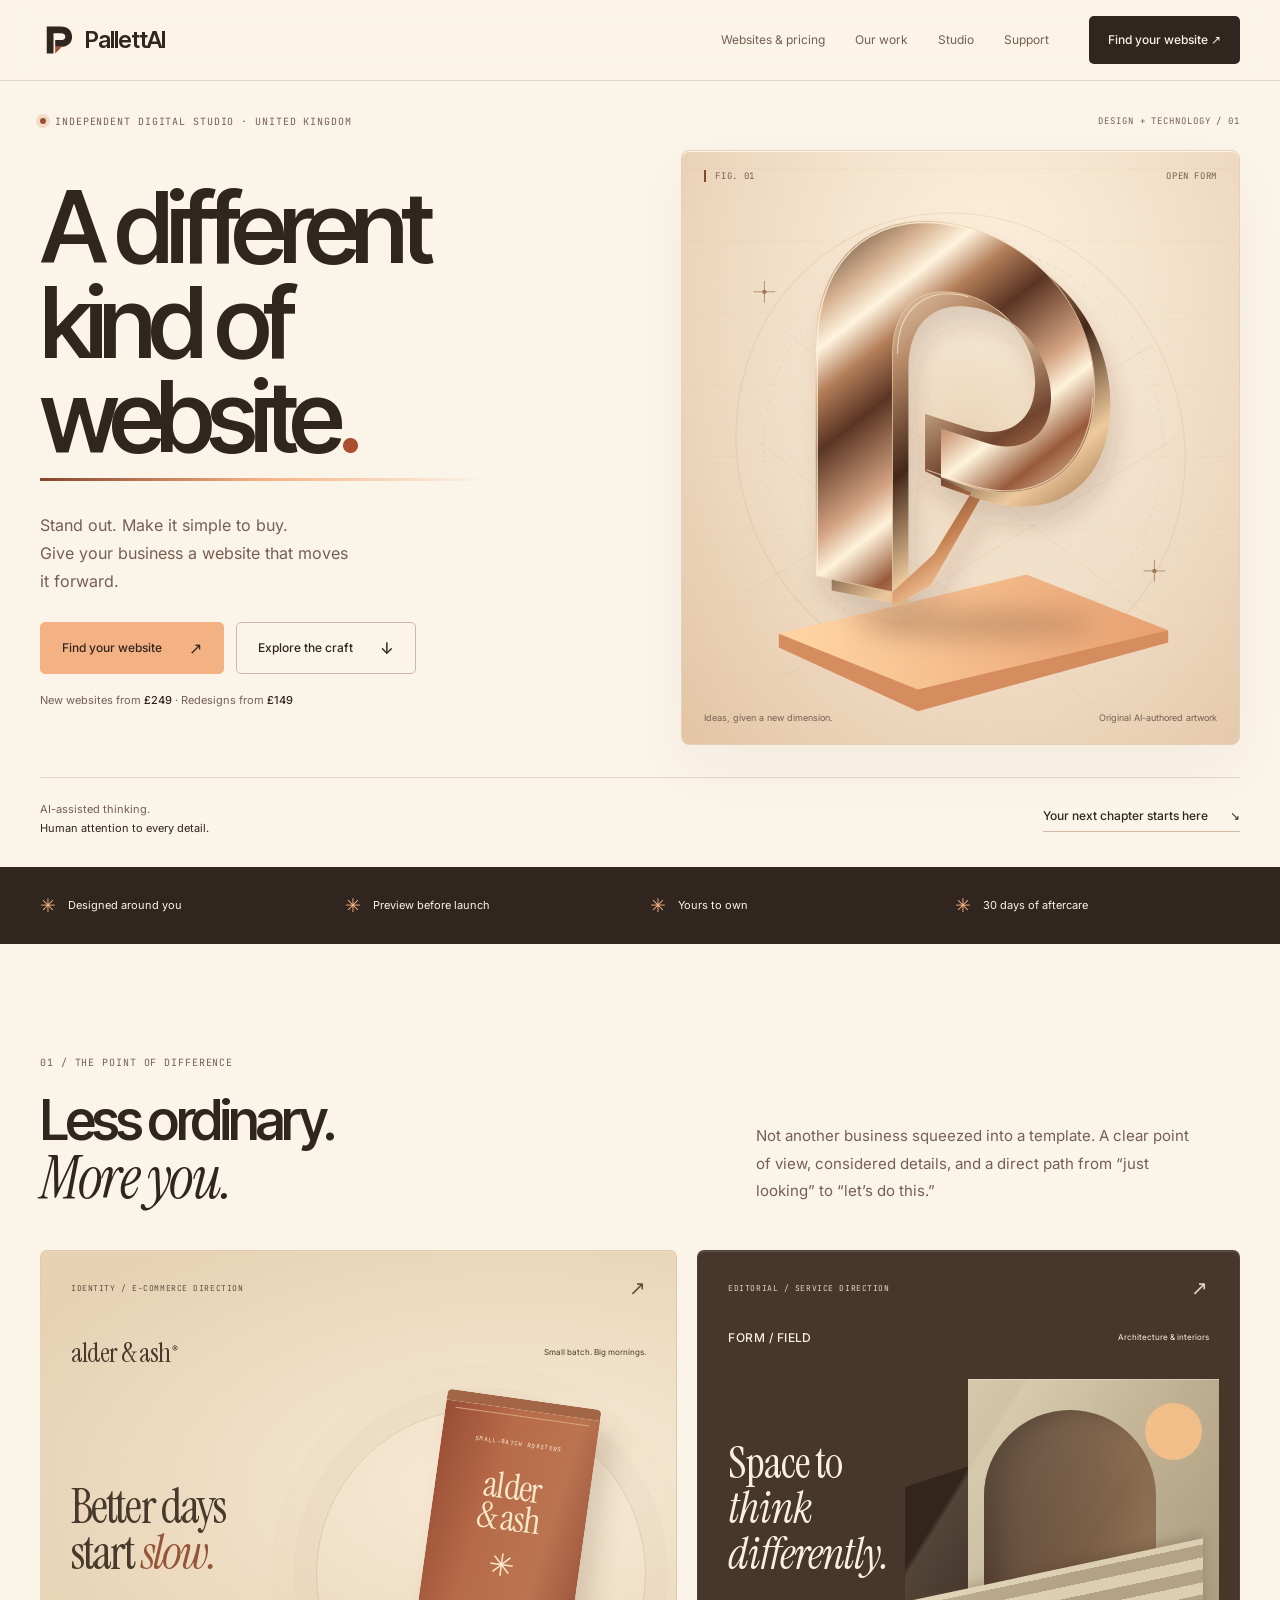
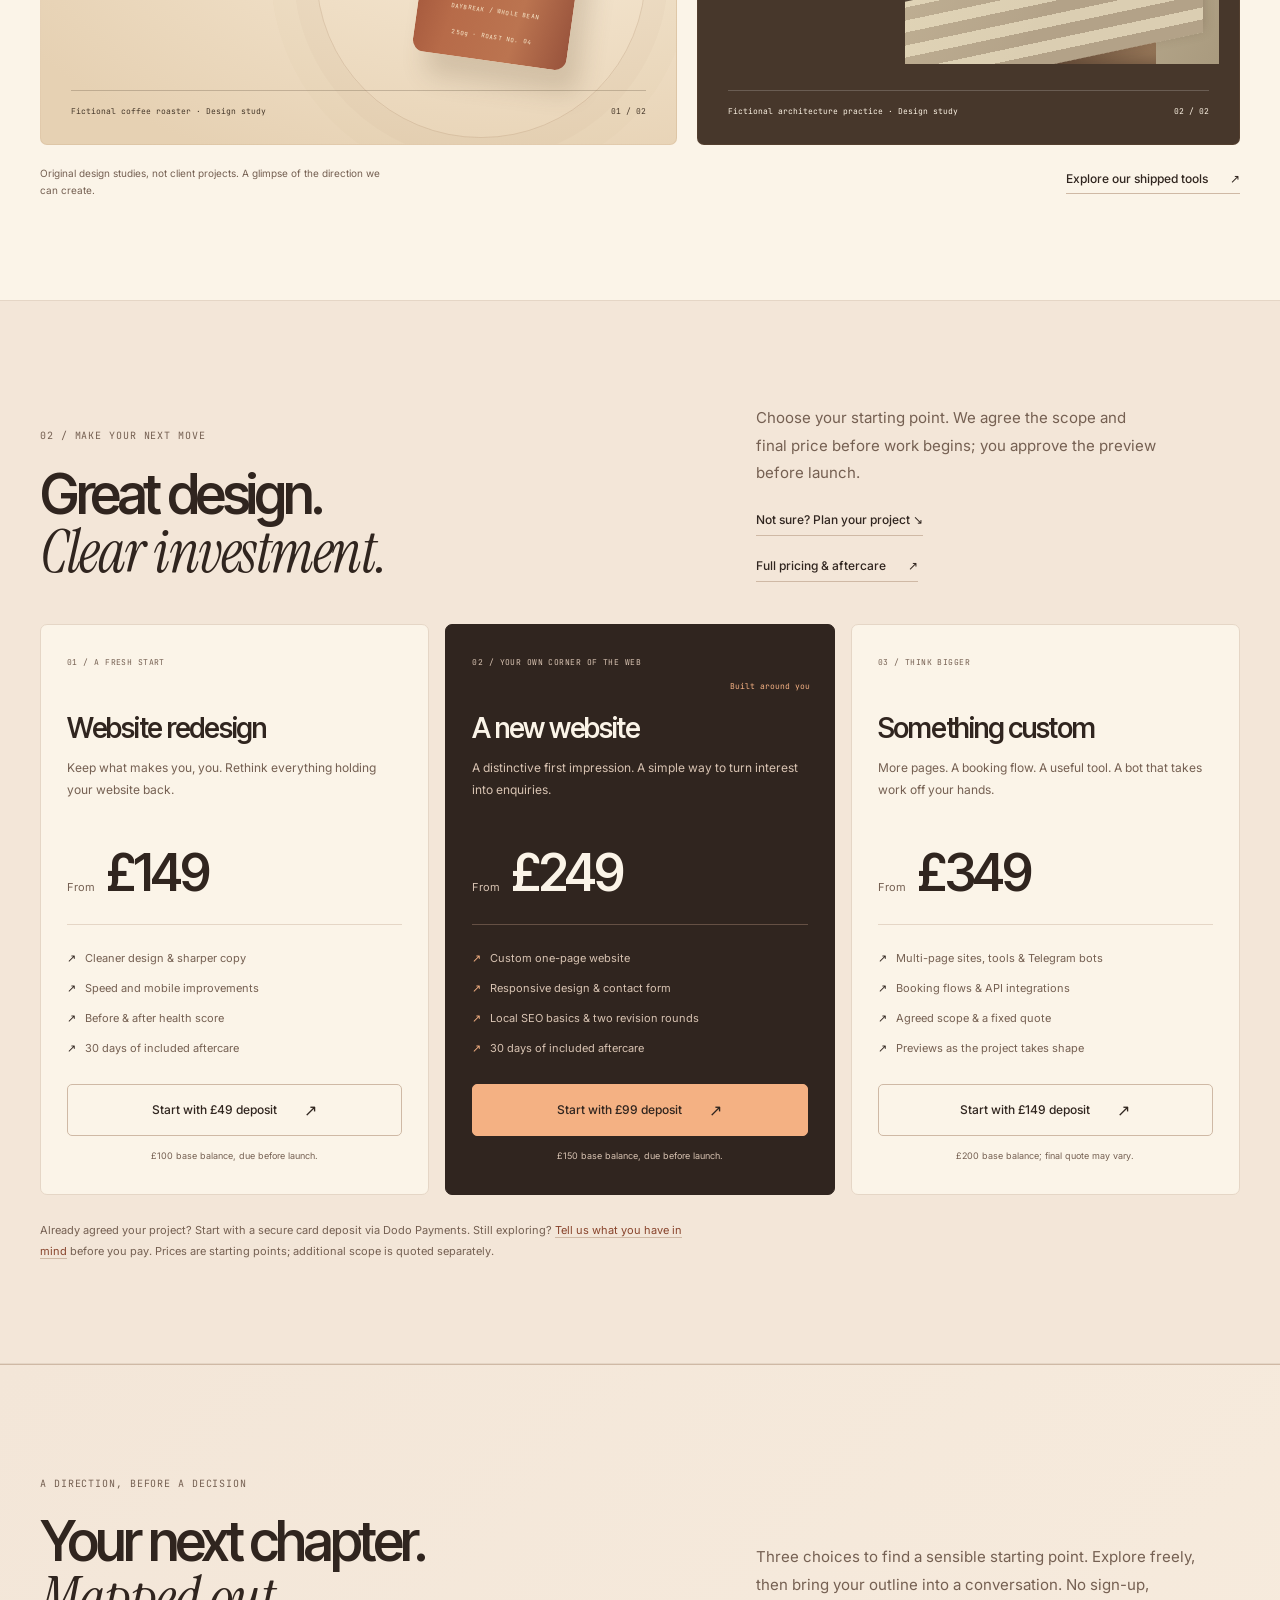
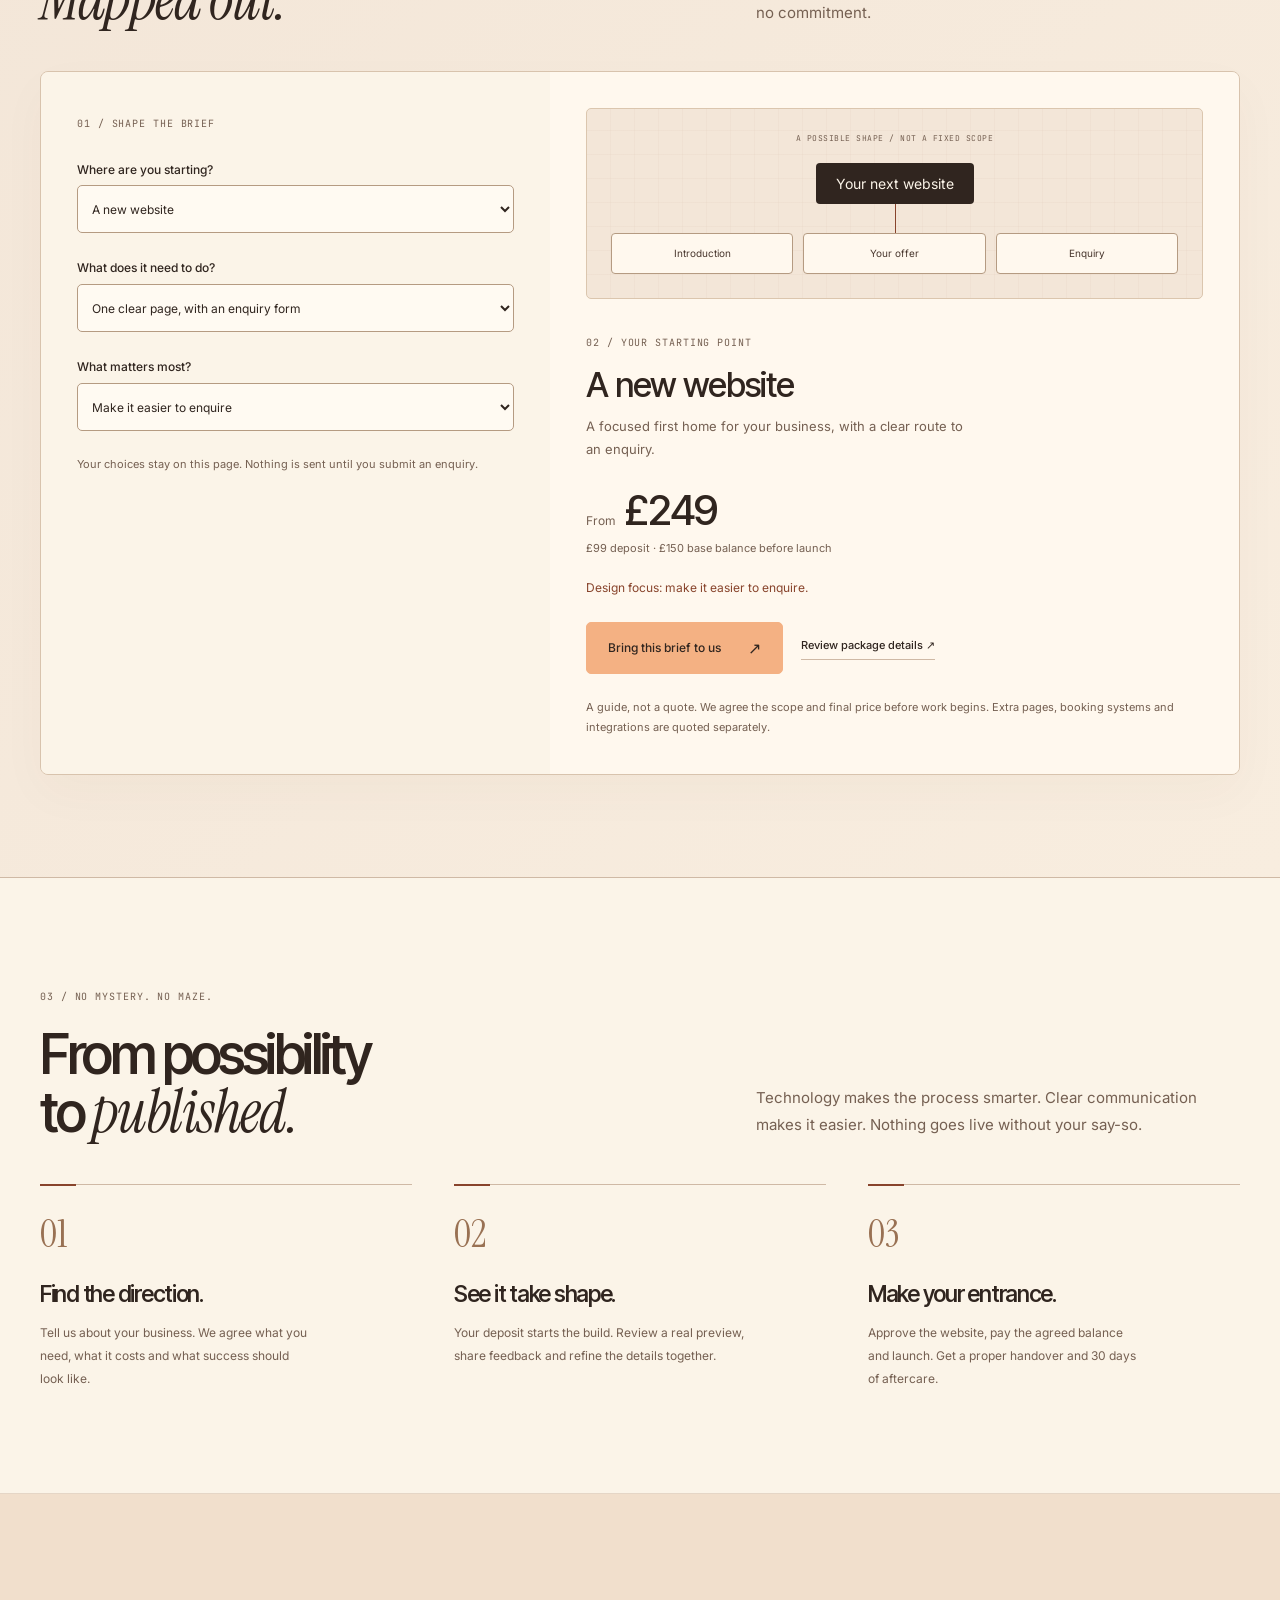
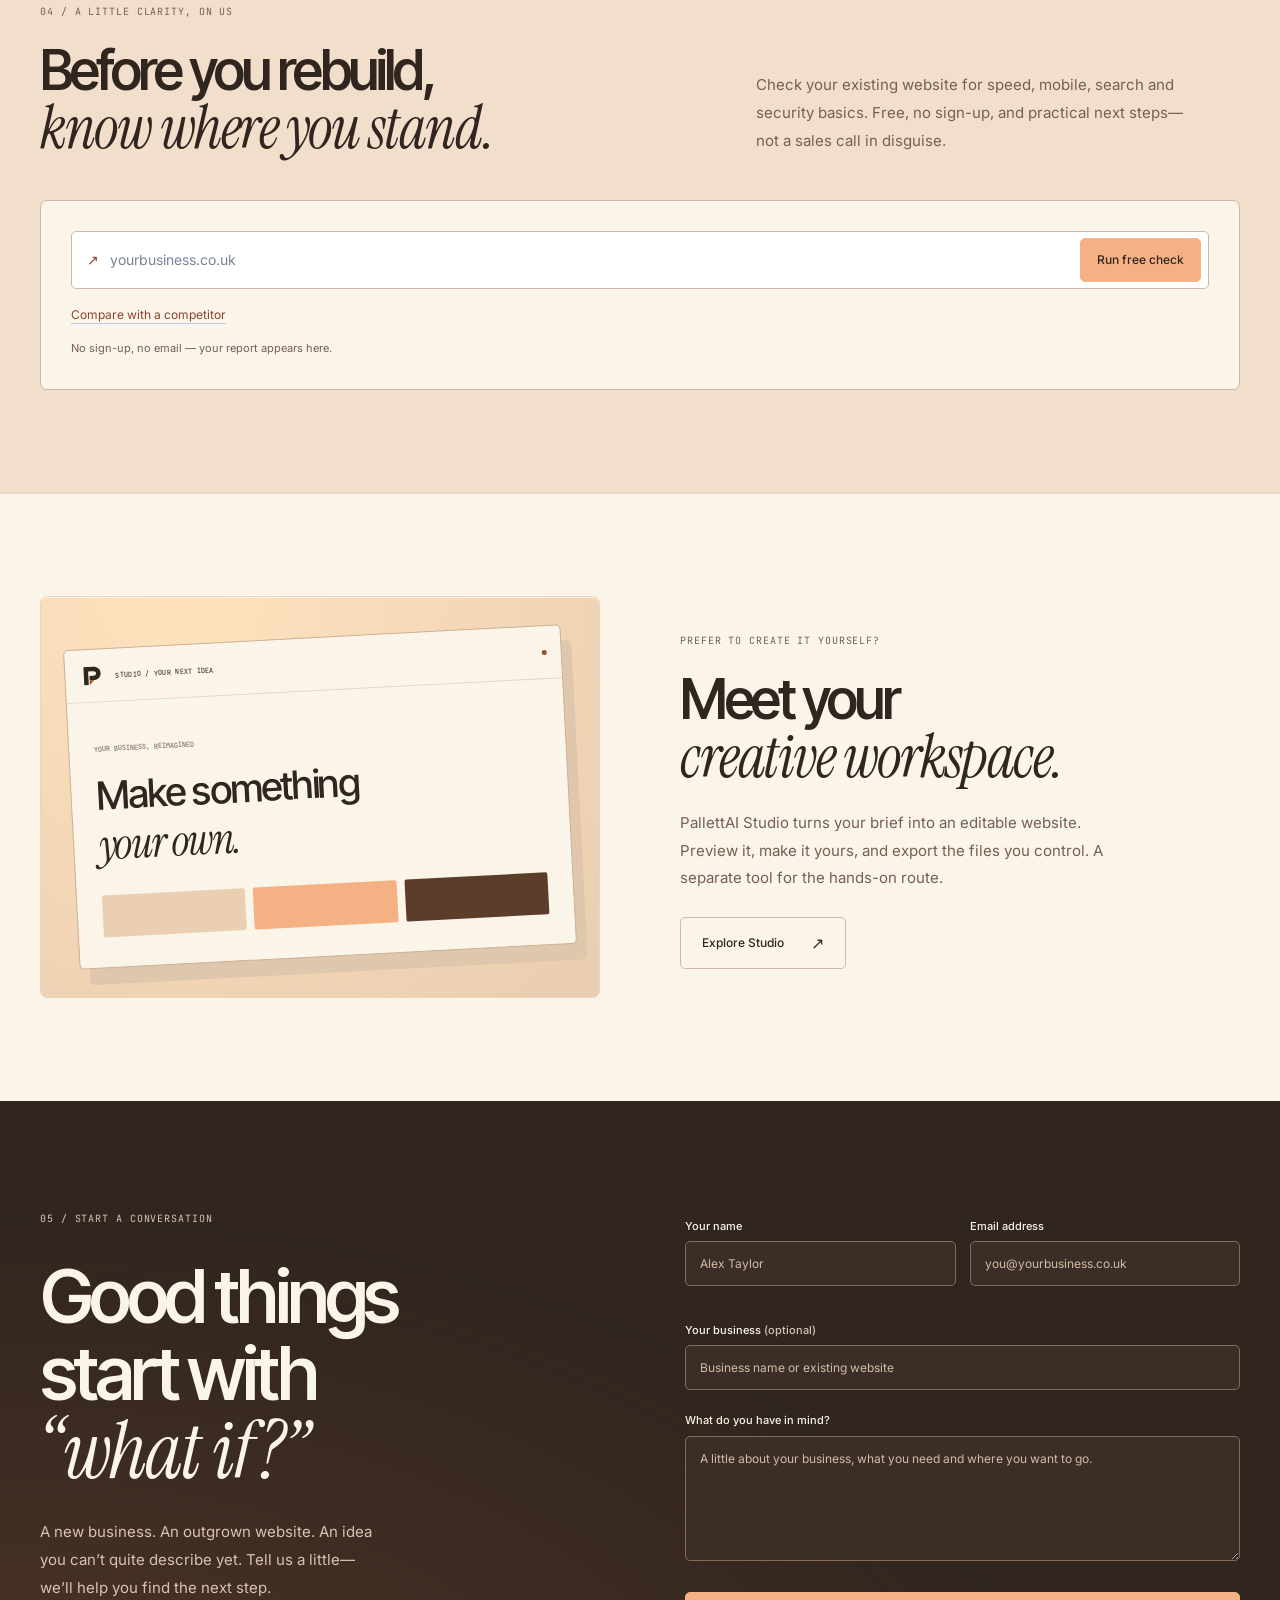
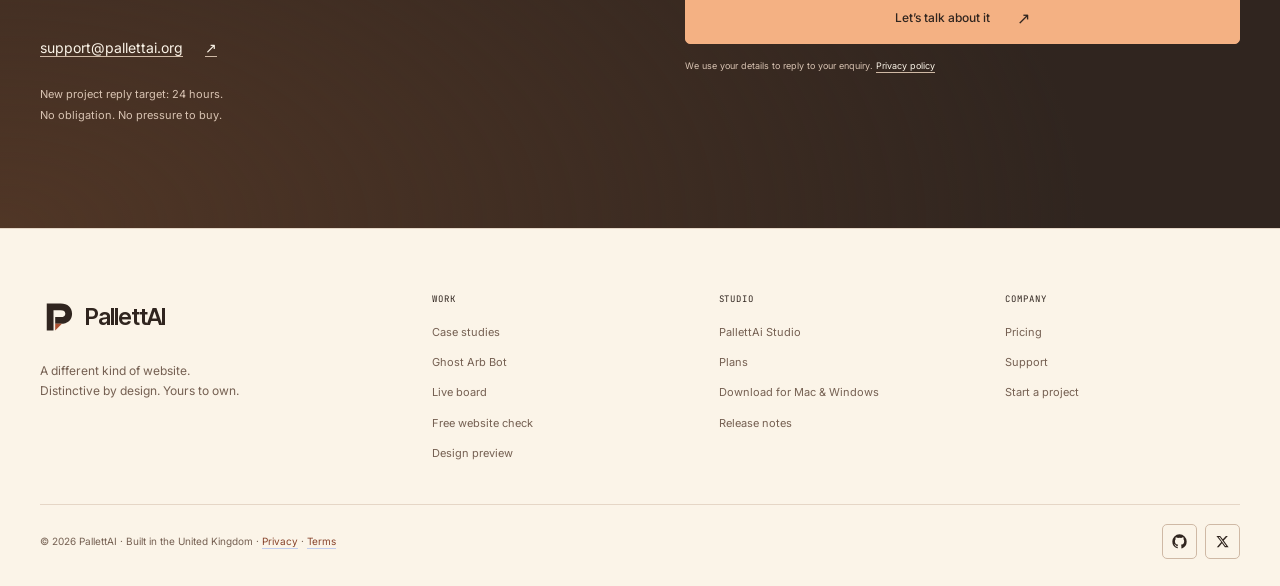
==== commit 368c05bf: "Help visitors turn project choices into a clear enquiry brief Generated with Codebuff 🤖 Co-Authored-" ====
--- a/index.html
+++ b/index.html
@@ -91,13 +91,35 @@
 
   <section class="sec packages-section" id="pricing" aria-labelledby="packages-title">
     <div class="wrap-l">
-      <div class="head"><div><p class="eyebrow">02 / Make your next move</p><h2 class="big" id="packages-title">Great design.<br /><span class="ed">Clear investment.</span></h2></div><div><p class="lede">Choose your starting point. We agree the scope and final price before work begins; you approve the preview before launch.</p><a class="text-link" href="pricing.html">Full pricing &amp; aftercare <span aria-hidden="true">↗</span></a></div></div>
+      <div class="head"><div><p class="eyebrow">02 / Make your next move</p><h2 class="big" id="packages-title">Great design.<br /><span class="ed">Clear investment.</span></h2></div><div><p class="lede">Choose your starting point. We agree the scope and final price before work begins; you approve the preview before launch.</p><a class="text-link" href="#planner">Not sure? Plan your project ↘</a><br /><a class="text-link" href="pricing.html">Full pricing &amp; aftercare <span aria-hidden="true">↗</span></a></div></div>
       <div class="build-grid">
         <article class="build-card"><p class="package-number">01 / A FRESH START</p><h3>Website redesign</h3><p class="package-description">Keep what makes you, you. Rethink everything holding your website back.</p><p class="build-price"><span>From</span> £149</p><ul><li>Cleaner design &amp; sharper copy</li><li>Speed and mobile improvements</li><li>Before &amp; after health score</li><li>30 days of included aftercare</li></ul><a class="btn line" data-pay="depositRefresh" href="support.html">Start with £49 deposit <span aria-hidden="true">↗</span></a><p class="deposit-note">£100 base balance, due before launch.</p></article>
         <article class="build-card build-featured"><p class="package-number">02 / YOUR OWN CORNER OF THE WEB</p><span class="package-tag">Built around you</span><h3>A new website</h3><p class="package-description">A distinctive first impression. A simple way to turn interest into enquiries.</p><p class="build-price"><span>From</span> £249</p><ul><li>Custom one-page website</li><li>Responsive design &amp; contact form</li><li>Local SEO basics &amp; two revision rounds</li><li>30 days of included aftercare</li></ul><a class="btn ice" data-pay="depositCreate" href="support.html">Start with £99 deposit <span aria-hidden="true">↗</span></a><p class="deposit-note">£150 base balance, due before launch.</p></article>
         <article class="build-card"><p class="package-number">03 / THINK BIGGER</p><h3>Something custom</h3><p class="package-description">More pages. A booking flow. A useful tool. A bot that takes work off your hands.</p><p class="build-price"><span>From</span> £349</p><ul><li>Multi-page sites, tools &amp; Telegram bots</li><li>Booking flows &amp; API integrations</li><li>Agreed scope &amp; a fixed quote</li><li>Previews as the project takes shape</li></ul><a class="btn line" data-pay="depositCustom" href="support.html">Start with £149 deposit <span aria-hidden="true">↗</span></a><p class="deposit-note">£200 base balance; final quote may vary.</p></article>
       </div>
       <p class="purchase-note">Already agreed your project? Start with a secure card deposit via Dodo Payments. Still exploring? <a href="#contact">Tell us what you have in mind</a> before you pay. Prices are starting points; additional scope is quoted separately.</p>
+    </div>
+  </section>
+
+  <section class="sec planner-section" id="planner" aria-labelledby="planner-title">
+    <div class="wrap-l">
+      <div class="head"><div><p class="eyebrow">A direction, before a decision</p><h2 class="big" id="planner-title">Your next chapter.<br /><span class="ed">Mapped out.</span></h2></div><p class="lede">Three choices to find a sensible starting point. Explore freely, then bring your outline into a conversation. No sign-up, no commitment.</p></div>
+      <noscript><p class="panel">Explore our <a href="pricing.html">website packages and starting prices</a>, or <a href="#contact">tell us about your project</a>. The interactive planner needs JavaScript.</p></noscript>
+      <div class="project-planner" id="project-planner" hidden>
+        <div class="planner-inputs">
+          <p class="eyebrow">01 / Shape the brief</p>
+          <div class="f"><label for="plan-start">Where are you starting?</label><select id="plan-start"><option value="new">A new website</option><option value="refresh">An existing website needs a rethink</option><option value="custom">A custom tool or integration</option></select></div>
+          <div class="f"><label for="plan-scope">What does it need to do?</label><select id="plan-scope"><option value="one">One clear page, with an enquiry form</option><option value="pages">Several pages for services or content</option><option value="booking">Booking or a connected workflow</option></select></div>
+          <div class="f"><label for="plan-goal">What matters most?</label><select id="plan-goal"><option value="enquiries">Make it easier to enquire</option><option value="brand">Give the brand a distinctive presence</option><option value="clarity">Make the offer clearer on mobile</option></select></div>
+          <p class="planner-private">Your choices stay on this page. Nothing is sent until you submit an enquiry.</p>
+        </div>
+        <div class="planner-result">
+          <div class="planner-map" aria-hidden="true"><span class="planner-map-label">A POSSIBLE SHAPE / NOT A FIXED SCOPE</span><div class="planner-map-root">Your next website</div><div class="planner-map-nodes" id="plan-map"><span>Introduction</span><span>Your offer</span><span>Enquiry</span></div></div>
+          <div id="plan-result" role="status" aria-live="polite" aria-atomic="true"><p class="eyebrow">02 / Your starting point</p><h3 id="plan-package">A new website</h3><p id="plan-reason">A focused first home for your business, with a clear route to an enquiry.</p><p class="planner-price">From <b id="plan-price">£249</b><span id="plan-deposit">£99 deposit · £150 base balance before launch</span></p><p class="planner-goal" id="plan-focus">Design focus: make it easier to enquire.</p></div>
+          <div class="btns"><button class="btn ice" type="button" id="plan-handoff">Bring this brief to us <span aria-hidden="true">↗</span></button><a class="text-link" id="plan-pricing" href="pricing.html#builds">Review package details ↗</a></div>
+          <p class="planner-disclaimer">A guide, not a quote. We agree the scope and final price before work begins. Extra pages, booking systems and integrations are quoted separately.</p>
+        </div>
+      </div>
     </div>
   </section>
 
--- a/motion.css
+++ b/motion.css
@@ -230,5 +230,54 @@
 @media(min-width:621px) and (max-width:940px){.nav .burger{display:grid}.nav .nav-links{display:none}.nav.open .nav-links{display:flex;position:absolute;top:58px;left:0;right:0;flex-direction:column;align-items:stretch;background:var(--paper);border:1px solid var(--line-strong);border-radius:6px;padding:17px;box-shadow:none}.nav.open .nav-links a{padding:12px;font-size:13px}.nav.open .nav-links a.nav-cta{margin:7px 0 0;text-align:center}}
 html:not(.js) .nav .nav-in{flex-wrap:wrap}html:not(.js) .nav .nav-links{display:flex;position:static;flex-wrap:wrap;flex-direction:row;padding:0;border:0;box-shadow:none;margin-left:0;gap:8px}html:not(.js) .nav .nav-links a{font-size:11px;padding:8px}html:not(.js) .nav .nav-links a.nav-cta{margin:0}html:not(.js) .nav .burger{display:none}
 @media(max-width:620px){.wrap,.wrap-l{width:calc(100% - 40px)}.nav{padding-inline:20px}.brand{font-size:21px}.brand img{width:32px;height:32px}.nav-in{min-height:40px}.burger{display:block}.nav .nav-links{display:none}.nav.open .nav-links{display:flex;position:absolute;left:0;right:0;top:52px;flex-direction:column;align-items:stretch;padding:17px;background:var(--paper);border:1px solid var(--line-strong);border-radius:6px;box-shadow:0 15px 25px #30251f10;gap:4px}.nav-links a{padding:12px;font-size:13px}.nav-links a.active::after{display:none}.nav-links a.nav-cta{margin:7px 0 0;text-align:center}.studio-hero{padding-top:24px}.hero-topline .eyebrow{font-size:8px;letter-spacing:.03em}.studio-hero-grid{grid-template-columns:1fr;gap:10px;margin-top:15px}.studio-hero-copy{padding:15px 0 20px}.studio-hero h1{font-size:clamp(67px,14.9vw,90px);line-height:.97}.hero-description{font-size:14px;max-width:35ch;margin-top:25px}.studio-hero .btns{margin-top:24px;gap:10px}.studio-hero .btn{padding:13px 18px}.studio-hero .btn span{margin-left:8px}.hero-price{font-size:10px}.hero-sculpture{aspect-ratio:1.13;min-height:0}.hero-sculpture img{min-height:0;max-height:100%;height:100%;object-fit:contain}.hero-sculpture figcaption{flex-direction:row;font-size:7px}.art-index{top:14px;font-size:7px}.hero-bottom{margin-top:20px;padding:18px 0 24px}.hero-bottom p{font-size:9px}.hero-bottom .text-link{font-size:9px;gap:10px;max-width:18ch}.principle-band .wrap-l{gap:12px;padding-block:18px}.principle-band span{font-size:9px;gap:9px}.principle-band i{font-size:16px}.head,.sec-head{margin-bottom:30px}.design-studies{grid-template-columns:1fr;gap:16px}.study{padding:23px;min-height:400px}.study-label{font-size:7px}.coffee-study-body{grid-template-columns:1fr 1fr;gap:10px}.coffee-study-nav>b{font-size:29px}.coffee-study-body h3{font-size:46px}.coffee-bag{position:relative;right:auto;bottom:auto;width:132px;min-height:212px}.coffee-bag b{font-size:36px;margin-top:20px}.coffee-bag>span,.coffee-bag small{font-size:6px}.coffee-bag i{font-size:29px;margin:15px 0}.study-base{font-size:7px}.study-architecture h3{font-size:44px;margin-top:85px}.architecture-scene{height:260px}.study-caption{flex-direction:column;gap:12px}.study-caption p{font-size:10px}.study-caption .text-link{font-size:11px}.process-grid{grid-template-columns:1fr;gap:30px}.process-grid article{display:grid;grid-template-columns:42px 1fr;gap:5px 20px;padding-top:21px}.process-grid article>span{grid-row:1/3;font-size:33px}.process-grid h3{font-size:24px;margin-top:5px}.process-grid p{margin-top:8px;max-width:none}.console{padding:20px}.prompt{flex-wrap:wrap;gap:4px;padding:9px 12px}.prompt input{width:calc(100% - 25px);flex:auto;font-size:13px}.prompt .btn{width:100%;margin-top:5px;min-height:44px}.out{grid-template-columns:1fr}.studio-promo{grid-template-columns:1fr;gap:35px}.studio-promo-art{padding:33px 25px}.mini-editor-page{padding:27px}.mini-editor-page>b{font-size:36px}.mini-editor-page>b em{font-size:40px}.mini-editor-bar{font-size:7px}.contact-copy .big{font-size:62px}.contact-grid .two{grid-template-columns:1fr}.contact-email{font-size:13px}.tiers{grid-template-columns:1fr}.tier,.tier.feat{padding:27px}.phero,.page-hero{padding-top:49px!important}.phero h1,.page-hero h1{font-size:50px}.fg{grid-template-columns:repeat(2,minmax(0,1fr));gap:35px 25px}.fg>div:first-child{grid-column:1/-1}.fnote{max-width:38ch}.fbase{gap:18px}.fbase .fine{font-size:9px;min-width:0}.build-card ul{grid-template-columns:1fr}.package-tag{position:static;margin-top:12px}.build-card h3{margin-top:20px}.purchase-note{font-size:10px}.switch-row{gap:10px}.closing h2{font-size:48px}}
+/* Project planner — a working brief presented as a warm drafting board. */
+.planner-section{background:linear-gradient(135deg,#f3e6d8,#f8eddf);border-block:1px solid var(--line-strong)}
+.project-planner{display:grid;grid-template-columns:minmax(0,.85fr) minmax(0,1.15fr);border:1px solid #d8c3ad;border-radius:8px;overflow:hidden;box-shadow:0 18px 50px #59392308}
+.project-planner[hidden]{display:none}
+.planner-inputs{background:var(--paper);padding:36px}
+.planner-inputs .f{margin-top:25px}.planner-inputs label{font-size:12px;color:var(--ink)}
+.planner-inputs select{width:100%;min-height:48px;padding:12px 10px;background:#fffaf2;color:var(--ink);border:1px solid #b59b82;border-radius:5px;font:12px var(--sans)}
+.planner-inputs select:focus-visible{outline:2px solid #88442c;outline-offset:3px}
+.planner-private,.planner-disclaimer{font-size:11px;line-height:1.8;color:#756052;margin-top:24px}
+.planner-result{min-width:0;padding:36px;background:#fff8ee}
+.planner-map{padding:24px;margin-bottom:28px;border:1px solid #dbc6ae;border-radius:5px;background:repeating-linear-gradient(0deg,transparent 0 23px,#88442c08 23px 24px),repeating-linear-gradient(90deg,transparent 0 23px,#88442c08 23px 24px),#f3e6d8;text-align:center}
+.planner-map-label{display:block;font:8px var(--mono);letter-spacing:.06em;color:#756052;margin-bottom:20px}
+.planner-map-root{display:inline-block;background:#30251f;color:#fbf4e8;border-radius:4px;padding:12px 20px;font:14px var(--sans)}
+.planner-map-nodes{position:relative;display:grid;grid-template-columns:repeat(3,minmax(0,1fr));gap:10px;padding-top:29px}
+.planner-map-nodes::before{content:"";position:absolute;top:0;left:50%;height:29px;border-left:1px solid #88442c}
+.planner-map-nodes span{position:relative;padding:12px 6px;border:1px solid #b59b82;border-radius:4px;background:#fff8ee;color:#48362d;font-size:10px;line-height:1.5;overflow-wrap:anywhere}
+.planner-result h3{font:500 34px/1.1 var(--display);letter-spacing:-.03em;margin:12px 0}
+#plan-reason{color:#756052;font-size:13px;line-height:1.8;max-width:48ch}
+.planner-price{margin-top:22px;font-size:12px;color:#756052}.planner-price b{color:#30251f;font:500 42px var(--display);letter-spacing:-.04em;margin-left:5px}
+.planner-price span{display:block;font-size:11px;margin-top:4px;line-height:1.8}
+.planner-goal{font-size:12px;color:#88442c;margin-top:18px;line-height:1.8}.planner-result .btns{margin-top:24px;gap:18px}.planner-result .text-link{font-size:11px}
+@media(max-width:760px){.project-planner{grid-template-columns:1fr}.planner-inputs,.planner-result{padding:26px}.planner-inputs{border-bottom:1px solid #d8c3ad}.planner-map{padding:18px 12px}}
+@media(max-width:360px){.planner-inputs,.planner-result{padding:20px}.planner-map-nodes{gap:5px}.planner-map-label{font-size:7px}.planner-result h3{font-size:30px}}
+@media print{.planner-section{display:none!important}}
+/* Material and light — depth without photographs, video or another dependency. */
+.hero-sculpture{isolation:isolate;background:radial-gradient(ellipse at 55% 27%,#fff3df 0%,#efdbc3 58%,#e3c4a5 100%);box-shadow:inset 0 1px 0 #fff8ed,0 24px 60px #5939230b;overflow:hidden}
+.hero-sculpture::before{content:"";position:absolute;inset:10%;border:1px solid #a8794a26;border-radius:50%;transform:rotate(-24deg);pointer-events:none}
+.hero-sculpture::after{content:"";position:absolute;inset:0;z-index:-1;background:repeating-linear-gradient(0deg,transparent 0 71px,#a8794a0a 71px 72px);pointer-events:none}
+.hero-sculpture img{position:relative;animation:formArrival 1.2s cubic-bezier(.2,.75,.25,1) both}
+.art-index,.hero-sculpture figcaption{z-index:1}
+.art-index span:first-child{border-left:2px solid #88442c;padding-left:9px}
+.studio-hero h1{position:relative}.hero-last{position:relative}
+.hero-last::after{content:"";display:block;width:72%;height:3px;margin-top:14px;background:linear-gradient(90deg,#88442c,#f4b183,transparent);transform-origin:left;animation:formUnderline 1.1s .25s both}
+.study{border:1px solid #a8794a20;box-shadow:inset 0 1px 0 #ffffff24;transition:box-shadow .3s}
+.study:hover{box-shadow:0 18px 35px #59392312}
+.study-coffee{background:radial-gradient(ellipse at 75% 48%,#f8ebd7,#e6d1b3 85%)}
+.coffee-study-body{position:relative}
+.coffee-study-body::before{content:"";position:absolute;right:0;top:12%;width:57%;aspect-ratio:1;border:1px solid #8e684330;border-radius:50%;box-shadow:0 0 0 22px #8e684308,0 0 0 45px #8e684305;pointer-events:none}
+.coffee-bag{transition:transform .5s cubic-bezier(.2,.75,.25,1),box-shadow .5s}
+.study-coffee:hover .coffee-bag{transform:rotate(3deg) translateY(-5px);box-shadow:19px 29px 28px #624c2f30}
+.architecture-scene::after{content:"";position:absolute;inset:-15%;background:linear-gradient(122deg,transparent 30%,#fff4ce28 31%,#fff4ce05 55%,transparent 56%);pointer-events:none}
+.arch-sun{box-shadow:0 0 60px #f1be8940}.arch-wall{box-shadow:inset 0 1px 0 #fff4df60}
+.process-grid article{position:relative}.process-grid article::before{content:"";position:absolute;top:-1px;left:0;width:36px;height:2px;background:#88442c}
+.studio-promo-art{background:radial-gradient(ellipse at 25% 0%,#ffe2bd,#e9cdb0);box-shadow:inset 0 1px 0 #fff3df}
+.mini-editor{transition:transform .5s cubic-bezier(.2,.75,.25,1)}.studio-promo-art:hover .mini-editor{transform:rotate(0deg)}
+.contact-section{background:radial-gradient(ellipse at 0% 100%,#503626,transparent 60%),var(--ink)}
+@keyframes formArrival{from{opacity:0;transform:translateY(18px) scale(.98)}to{opacity:1;transform:none}}
+@keyframes formUnderline{from{transform:scaleX(0)}to{transform:scaleX(1)}}
+@media print{.hero-last::after{display:none}}
 @media(prefers-reduced-motion:reduce){html{scroll-behavior:auto}*,*::before,*::after{animation:none!important;transition:none!important}.btn:active{scale:1}}
 @media print{.studio-hero,.principle-band,.packages-section,.process-section,.studio-secondary,.contact-section,.hero-bottom,.study-caption{display:none!important}.console{border:0;padding:0}.tbl-wrap{display:none!important}}
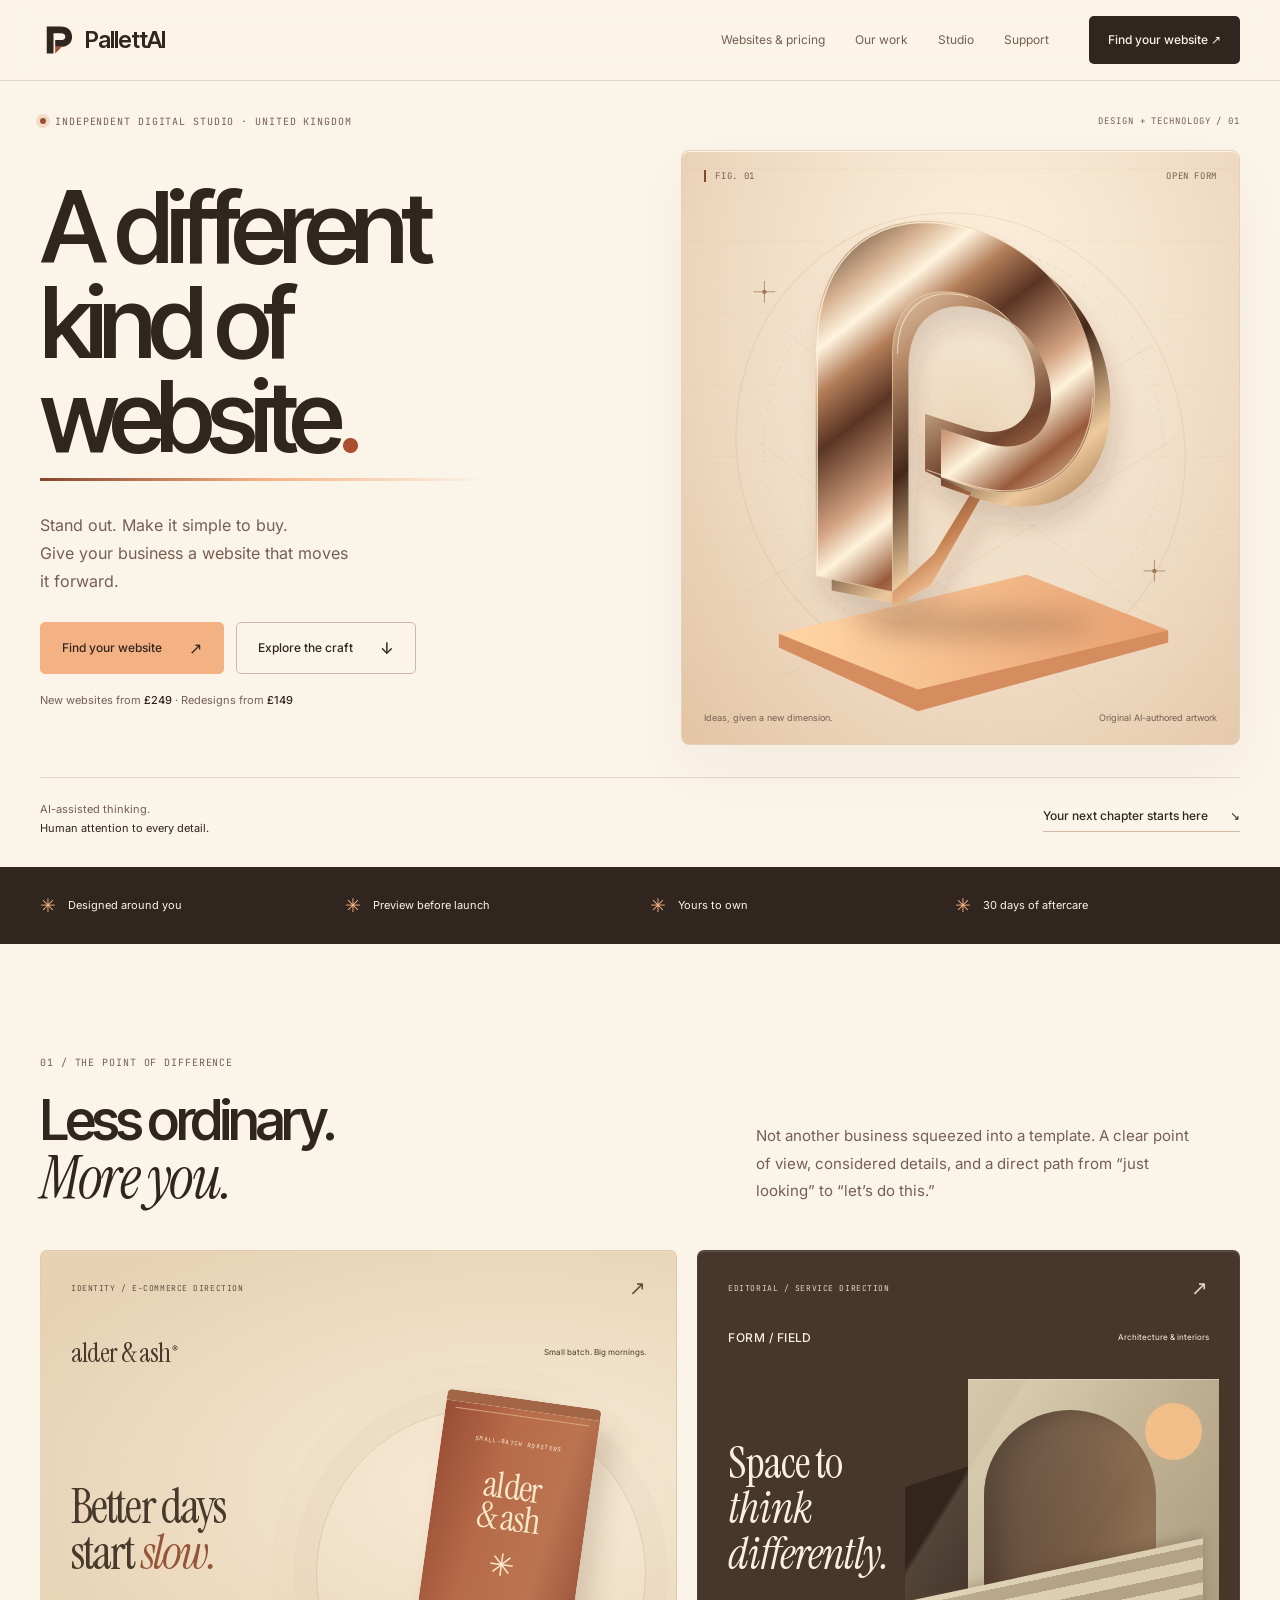
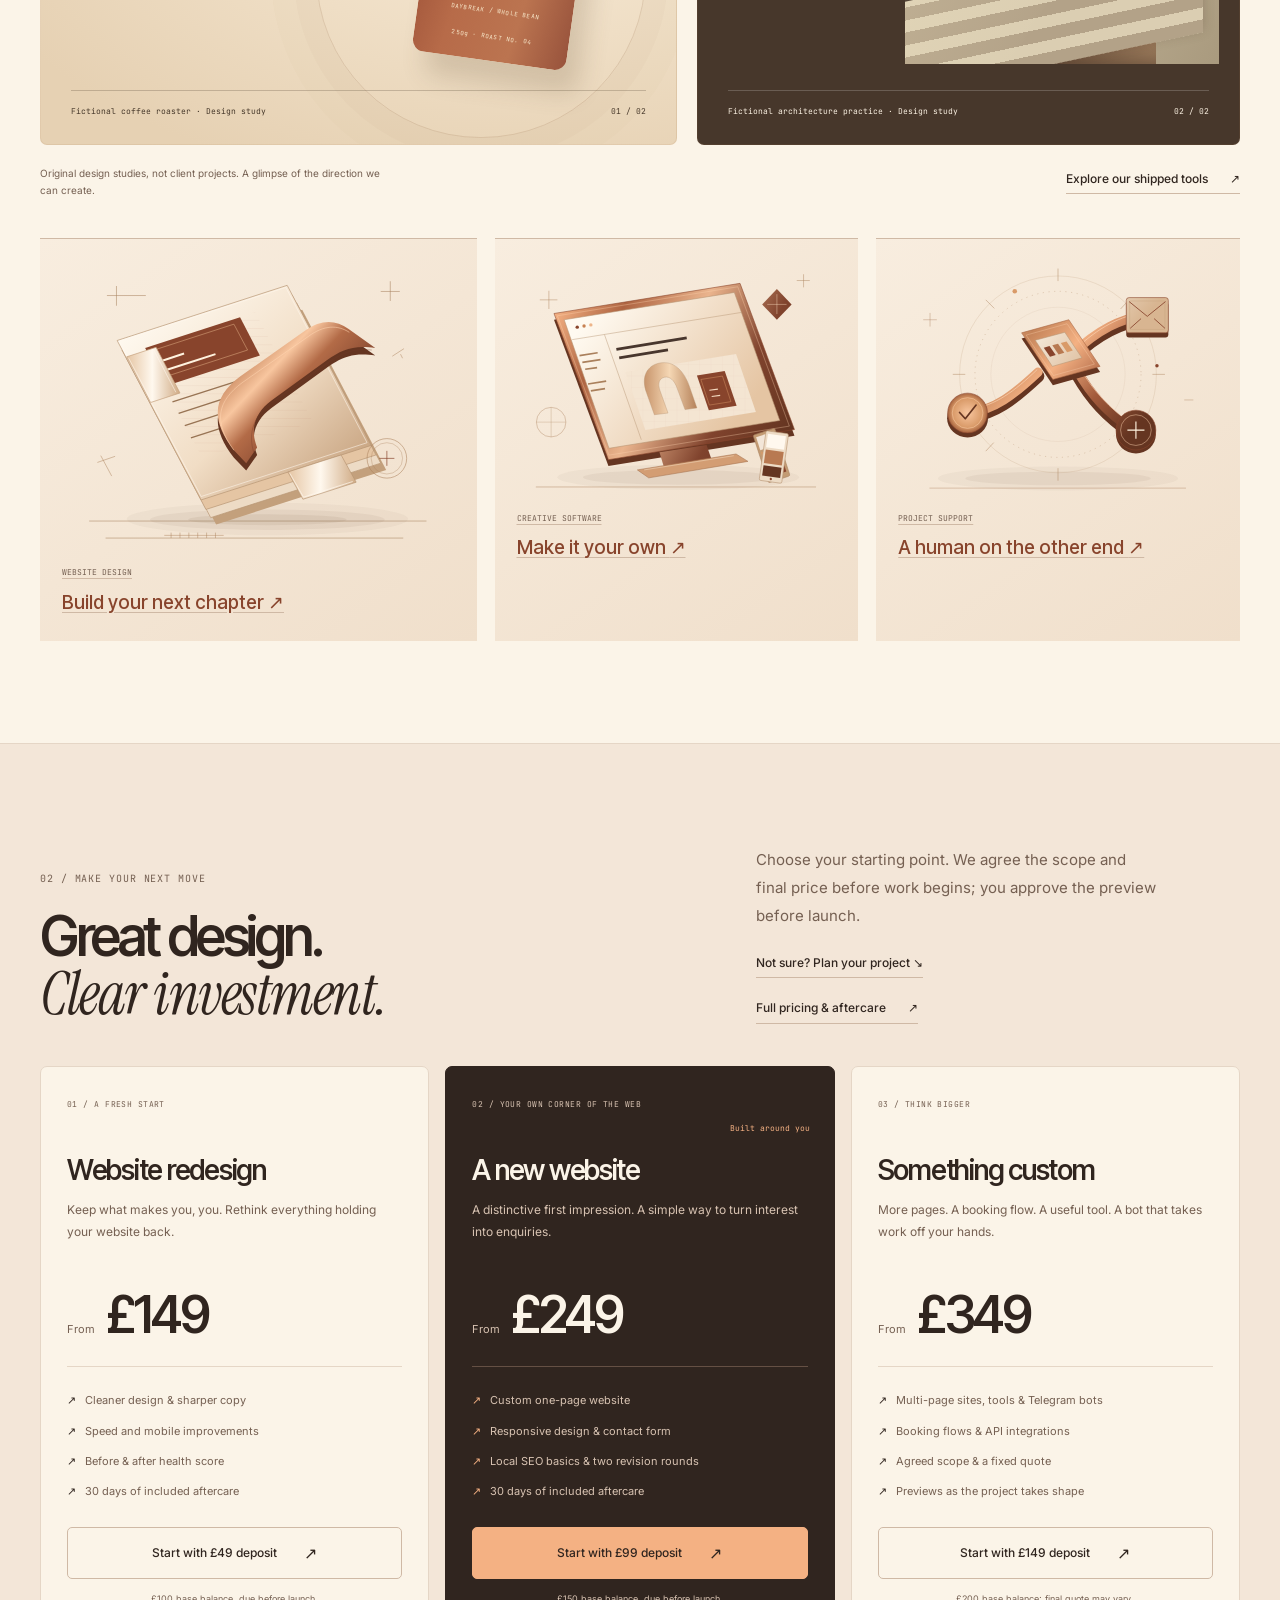
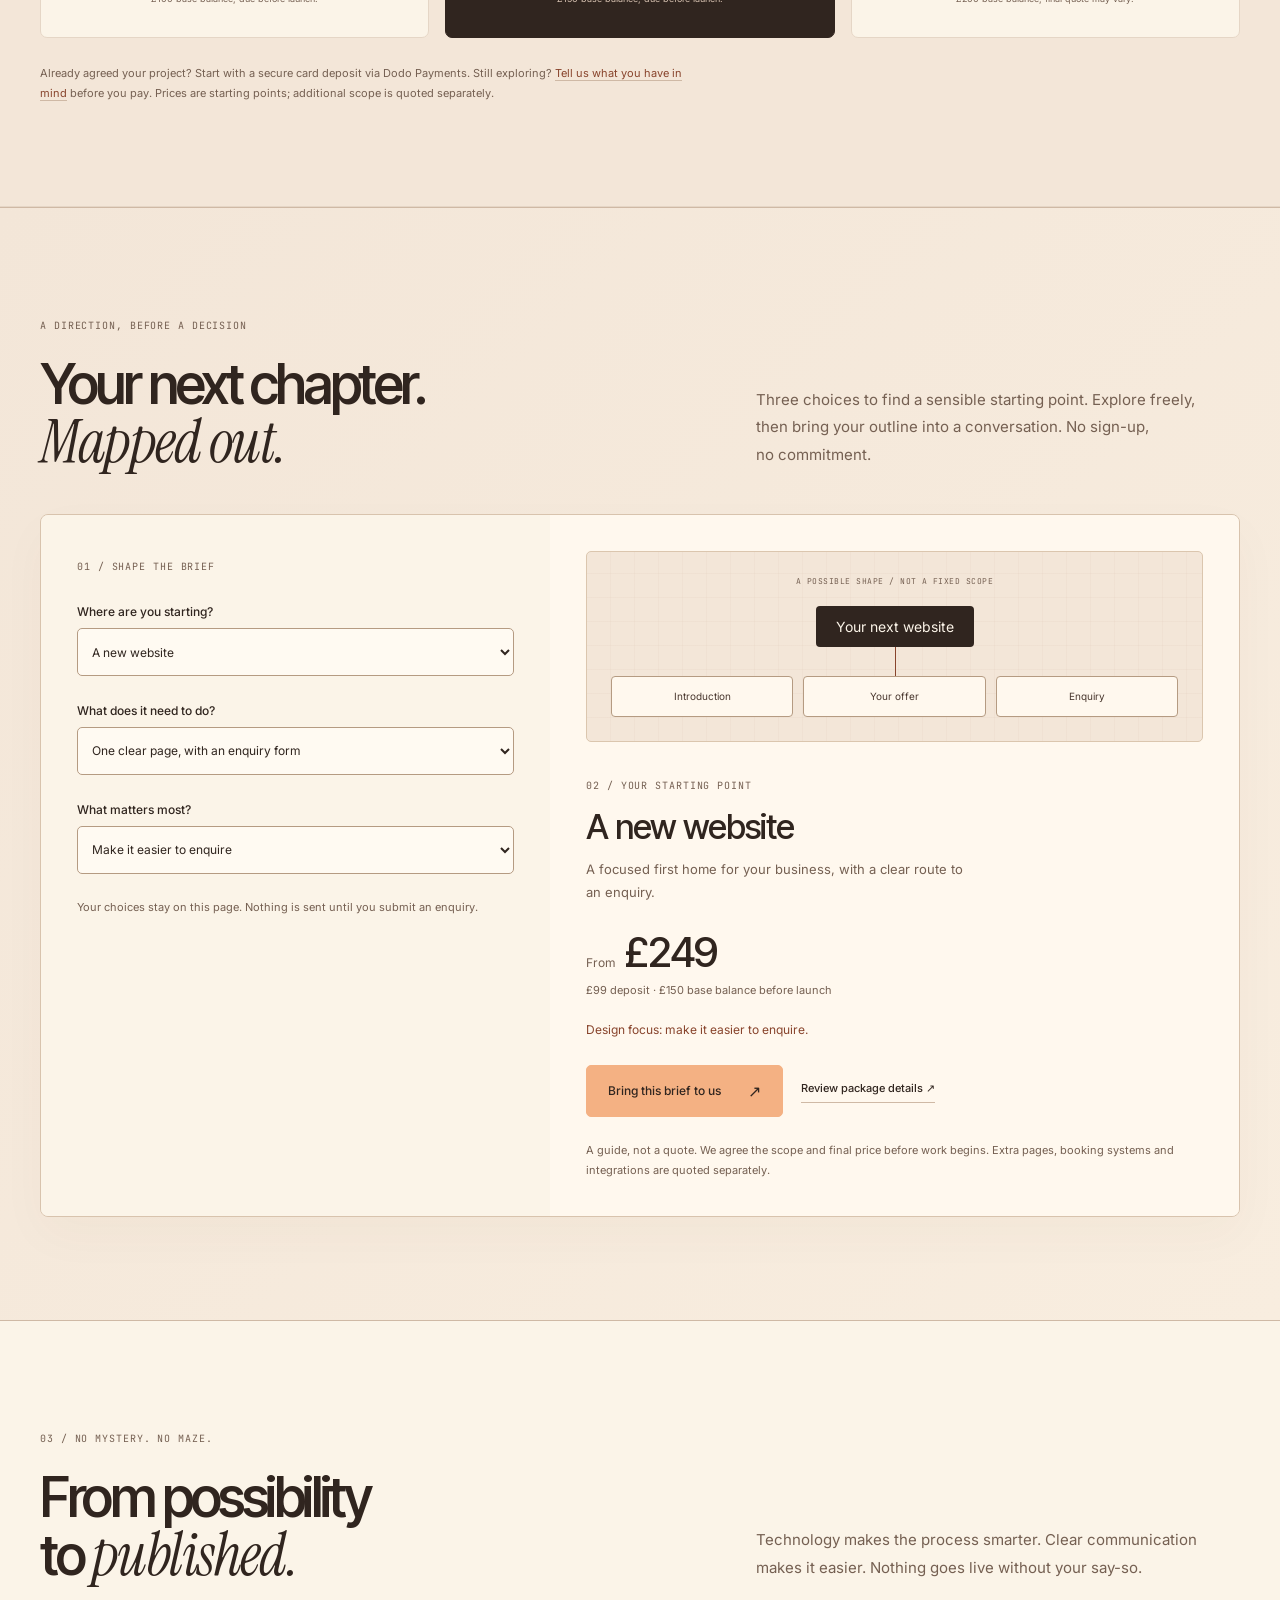
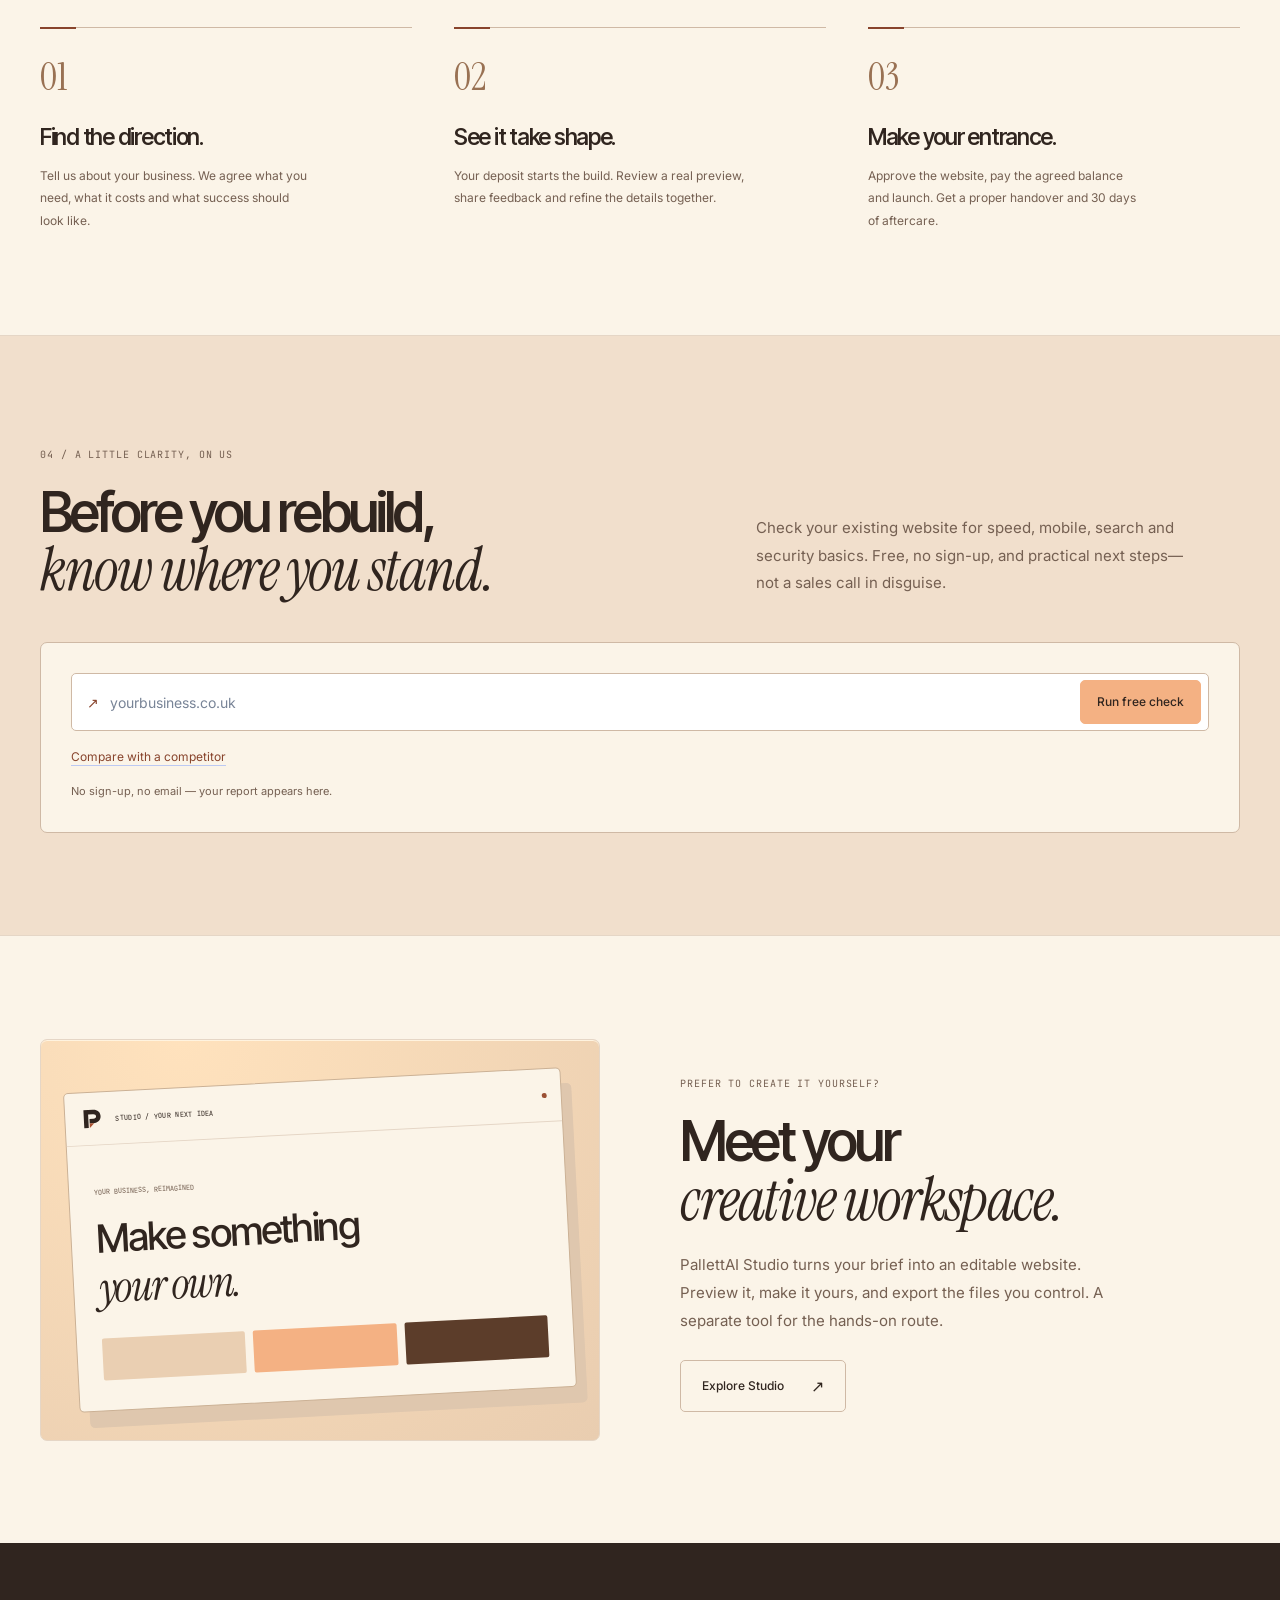
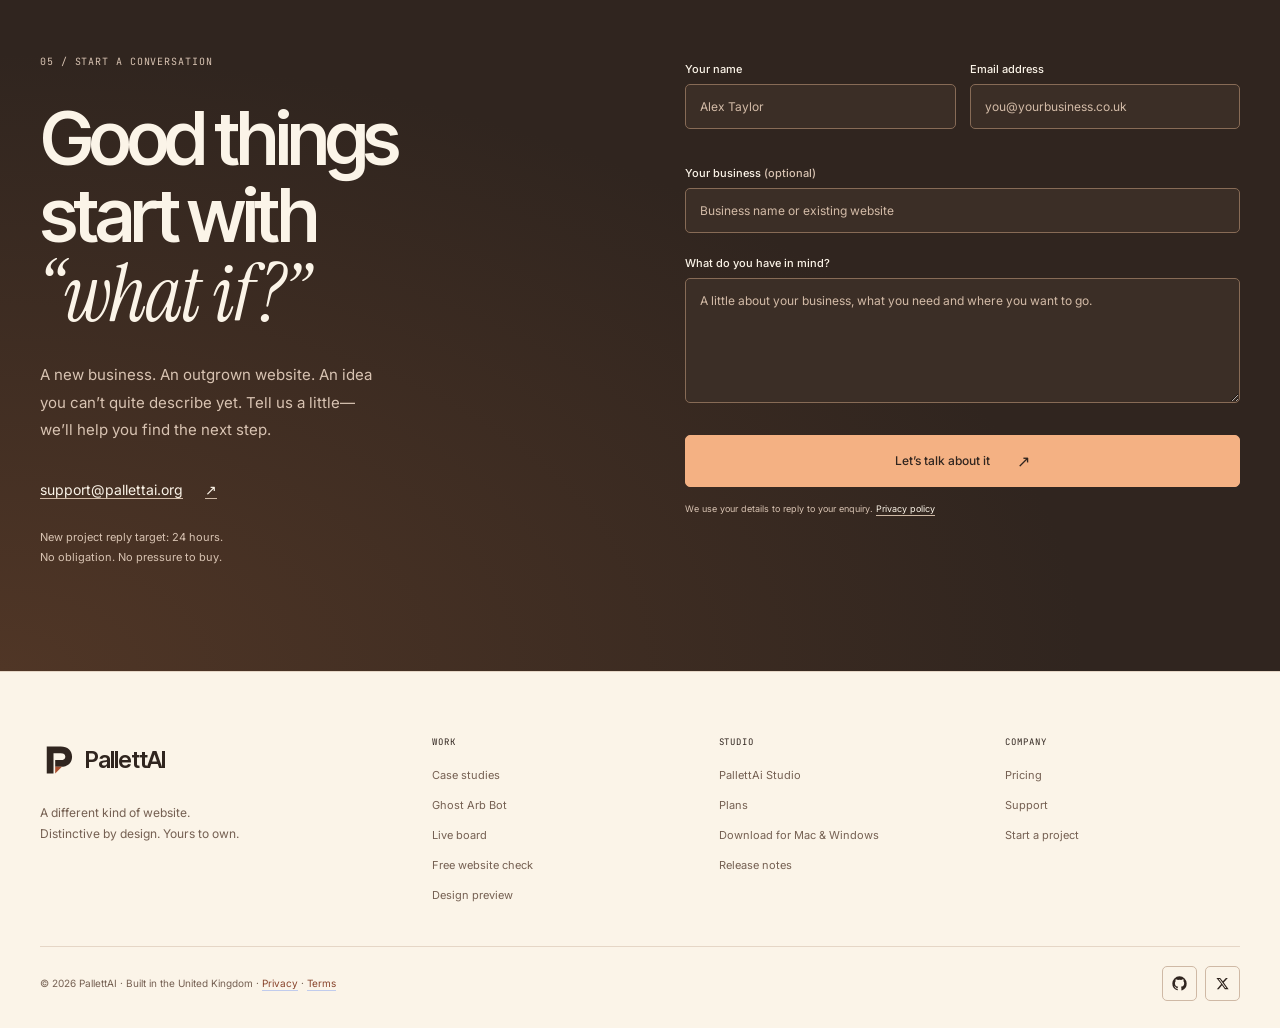
==== commit 9871ca18: "Give visitors a considered visual journey from original artwork to the right website package Generat" ====
--- a/index.html
+++ b/index.html
@@ -31,14 +31,14 @@
   <link rel="preload" href="fonts/inter-tight-var-latin.woff2" as="font" type="font/woff2" crossorigin />
   <link rel="preload" href="ribbon-art.svg" as="image" type="image/svg+xml" />
   <link rel="stylesheet" href="theme.css" />
-  <link rel="stylesheet" href="motion.css" />
+  <link rel="stylesheet" href="motion.css?v=atelier-2" />
   <link rel="stylesheet" href="controls.css" />
   <script src="payments.js" defer></script>
   <script src="theme.js" defer></script>
   <script src="motion.js" defer></script>
   <script src="grader/converter.js" defer></script>
   <script src="grader.js" defer></script>
-  <script src="app.js" defer></script>
+  <script src="app.js?v=planner-1" defer></script>
   <script data-goatcounter="https://pallettai.goatcounter.com/count" async src="https://gc.zgo.at/count.js"></script>
 </head>
 <body data-page="home">
@@ -86,6 +86,7 @@
         </article>
       </div>
       <div class="study-caption"><p>Original design studies, not client projects. A glimpse of the direction we can create.</p><a class="text-link" href="portfolio.html">Explore our shipped tools <span aria-hidden="true">↗</span></a></div>
+      <div class="form-collection" aria-label="Explore the studio"><a href="pricing.html"><img src="artwork/folio.svg?v=atelier-2" width="640" height="480" alt="" loading="lazy" /><span><small>WEBSITE DESIGN</small>Build your next chapter <i aria-hidden="true">↗</i></span></a><a href="downloads.html"><img src="artwork/workspace.svg?v=atelier-2" width="640" height="480" alt="" loading="lazy" /><span><small>CREATIVE SOFTWARE</small>Make it your own <i aria-hidden="true">↗</i></span></a><a href="support.html"><img src="artwork/connections.svg?v=atelier-2" width="640" height="480" alt="" loading="lazy" /><span><small>PROJECT SUPPORT</small>A human on the other end <i aria-hidden="true">↗</i></span></a></div>
     </div>
   </section>
 
--- a/motion.css
+++ b/motion.css
@@ -230,6 +230,33 @@
 @media(min-width:621px) and (max-width:940px){.nav .burger{display:grid}.nav .nav-links{display:none}.nav.open .nav-links{display:flex;position:absolute;top:58px;left:0;right:0;flex-direction:column;align-items:stretch;background:var(--paper);border:1px solid var(--line-strong);border-radius:6px;padding:17px;box-shadow:none}.nav.open .nav-links a{padding:12px;font-size:13px}.nav.open .nav-links a.nav-cta{margin:7px 0 0;text-align:center}}
 html:not(.js) .nav .nav-in{flex-wrap:wrap}html:not(.js) .nav .nav-links{display:flex;position:static;flex-wrap:wrap;flex-direction:row;padding:0;border:0;box-shadow:none;margin-left:0;gap:8px}html:not(.js) .nav .nav-links a{font-size:11px;padding:8px}html:not(.js) .nav .nav-links a.nav-cta{margin:0}html:not(.js) .nav .burger{display:none}
 @media(max-width:620px){.wrap,.wrap-l{width:calc(100% - 40px)}.nav{padding-inline:20px}.brand{font-size:21px}.brand img{width:32px;height:32px}.nav-in{min-height:40px}.burger{display:block}.nav .nav-links{display:none}.nav.open .nav-links{display:flex;position:absolute;left:0;right:0;top:52px;flex-direction:column;align-items:stretch;padding:17px;background:var(--paper);border:1px solid var(--line-strong);border-radius:6px;box-shadow:0 15px 25px #30251f10;gap:4px}.nav-links a{padding:12px;font-size:13px}.nav-links a.active::after{display:none}.nav-links a.nav-cta{margin:7px 0 0;text-align:center}.studio-hero{padding-top:24px}.hero-topline .eyebrow{font-size:8px;letter-spacing:.03em}.studio-hero-grid{grid-template-columns:1fr;gap:10px;margin-top:15px}.studio-hero-copy{padding:15px 0 20px}.studio-hero h1{font-size:clamp(67px,14.9vw,90px);line-height:.97}.hero-description{font-size:14px;max-width:35ch;margin-top:25px}.studio-hero .btns{margin-top:24px;gap:10px}.studio-hero .btn{padding:13px 18px}.studio-hero .btn span{margin-left:8px}.hero-price{font-size:10px}.hero-sculpture{aspect-ratio:1.13;min-height:0}.hero-sculpture img{min-height:0;max-height:100%;height:100%;object-fit:contain}.hero-sculpture figcaption{flex-direction:row;font-size:7px}.art-index{top:14px;font-size:7px}.hero-bottom{margin-top:20px;padding:18px 0 24px}.hero-bottom p{font-size:9px}.hero-bottom .text-link{font-size:9px;gap:10px;max-width:18ch}.principle-band .wrap-l{gap:12px;padding-block:18px}.principle-band span{font-size:9px;gap:9px}.principle-band i{font-size:16px}.head,.sec-head{margin-bottom:30px}.design-studies{grid-template-columns:1fr;gap:16px}.study{padding:23px;min-height:400px}.study-label{font-size:7px}.coffee-study-body{grid-template-columns:1fr 1fr;gap:10px}.coffee-study-nav>b{font-size:29px}.coffee-study-body h3{font-size:46px}.coffee-bag{position:relative;right:auto;bottom:auto;width:132px;min-height:212px}.coffee-bag b{font-size:36px;margin-top:20px}.coffee-bag>span,.coffee-bag small{font-size:6px}.coffee-bag i{font-size:29px;margin:15px 0}.study-base{font-size:7px}.study-architecture h3{font-size:44px;margin-top:85px}.architecture-scene{height:260px}.study-caption{flex-direction:column;gap:12px}.study-caption p{font-size:10px}.study-caption .text-link{font-size:11px}.process-grid{grid-template-columns:1fr;gap:30px}.process-grid article{display:grid;grid-template-columns:42px 1fr;gap:5px 20px;padding-top:21px}.process-grid article>span{grid-row:1/3;font-size:33px}.process-grid h3{font-size:24px;margin-top:5px}.process-grid p{margin-top:8px;max-width:none}.console{padding:20px}.prompt{flex-wrap:wrap;gap:4px;padding:9px 12px}.prompt input{width:calc(100% - 25px);flex:auto;font-size:13px}.prompt .btn{width:100%;margin-top:5px;min-height:44px}.out{grid-template-columns:1fr}.studio-promo{grid-template-columns:1fr;gap:35px}.studio-promo-art{padding:33px 25px}.mini-editor-page{padding:27px}.mini-editor-page>b{font-size:36px}.mini-editor-page>b em{font-size:40px}.mini-editor-bar{font-size:7px}.contact-copy .big{font-size:62px}.contact-grid .two{grid-template-columns:1fr}.contact-email{font-size:13px}.tiers{grid-template-columns:1fr}.tier,.tier.feat{padding:27px}.phero,.page-hero{padding-top:49px!important}.phero h1,.page-hero h1{font-size:50px}.fg{grid-template-columns:repeat(2,minmax(0,1fr));gap:35px 25px}.fg>div:first-child{grid-column:1/-1}.fnote{max-width:38ch}.fbase{gap:18px}.fbase .fine{font-size:9px;min-width:0}.build-card ul{grid-template-columns:1fr}.package-tag{position:static;margin-top:12px}.build-card h3{margin-top:20px}.purchase-note{font-size:10px}.switch-row{gap:10px}.closing h2{font-size:48px}}
+/* Form studies — original paper/copper sculptures, shared across the public site. */
+.art-hero{display:grid;grid-template-columns:minmax(0,1.15fr) minmax(0,.85fr);gap:48px;align-items:center}
+.art-hero-copy{min-width:0}.art-hero .lede{max-width:52ch}.art-hero h1{font-size:clamp(44px,5.1vw,72px);line-height:1.03}
+.edition-art{position:relative;min-width:0;margin:0;border:1px solid #d8c3ad;border-radius:8px;background:radial-gradient(ellipse at 40% 8%,#fff8ee,#eddbc5 85%);box-shadow:inset 0 1px 0 #ffffffb3,0 22px 48px -34px #59392330;overflow:hidden;isolation:isolate}
+.edition-art::before{content:"";position:absolute;inset:0;background:repeating-linear-gradient(90deg,transparent 0 47px,#88442c06 47px 48px);z-index:-1}
+.edition-art img{display:block;width:100%;height:auto;aspect-ratio:4/3;object-fit:contain}
+.art-overline{position:absolute;top:20px;left:22px;font:8px var(--mono);letter-spacing:.09em;color:#756052}
+.edition-art figcaption{display:flex;flex-direction:column;gap:5px;padding:0 22px 20px;font-size:12px;line-height:1.6;color:#48362d}.edition-art figcaption span{font:8px/1.7 var(--mono);color:#756052}
+.art-hero-quiet{grid-template-columns:minmax(0,1fr) 240px}.art-hero-quiet .edition-art{background:transparent;border:0}.art-hero-quiet .edition-art figcaption{font:9px var(--mono);text-align:center}
+.form-collection{display:grid;grid-template-columns:1.2fr 1fr 1fr;gap:18px;margin-top:40px}
+.form-collection a{display:block;overflow:hidden;border-top:1px solid #cfb9a5;background:linear-gradient(145deg,#f8eddf,#f0dfcb);text-decoration:none;color:#30251f;transition:background .25s cubic-bezier(.22,1,.36,1)}
+.form-collection a:hover{background:#edd7c0}.form-collection a:focus-visible{outline:2px solid #88442c;outline-offset:5px}.form-collection img{display:block;width:100%;height:auto;aspect-ratio:4/3;object-fit:contain}
+.form-collection a>span{display:block;padding:0 22px 24px;font:500 19px/1.4 var(--display)}.form-collection small{display:block;margin-bottom:10px;font:8px/1.7 var(--mono);color:#756052}.form-collection i{font-style:normal;color:#88442c}
+.automation-art{display:grid;grid-template-columns:minmax(0,.8fr) minmax(0,1.2fr);align-items:center;gap:35px;margin:35px 0 0;background:#f3e6d8;border:1px solid #d8c3ad;border-radius:8px;padding:20px 35px}
+.automation-art img{display:block;width:100%;height:auto}.automation-art figcaption{min-width:0}.automation-art b{display:block;margin:15px 0;font:500 clamp(26px,3vw,42px)/1.1 var(--display);letter-spacing:-.04em}.automation-art em{font:italic 400 1.08em var(--serif)}.automation-art figcaption>span:last-child{display:block;font-size:11px;line-height:1.8;color:#756052;max-width:48ch}
+.package-guide{display:grid;grid-template-columns:.85fr repeat(3,minmax(0,1fr));gap:0;margin:0 0 32px;border-block:1px solid var(--line-strong);padding-block:20px}.package-guide>div{padding:10px 24px 10px 0}.package-guide>div>p:last-child{font-size:12px;line-height:1.8;color:var(--muted);margin-top:10px;max-width:22ch}.package-guide a{position:relative;display:flex;flex-direction:column;justify-content:center;gap:8px;min-height:100px;padding:18px 36px 18px 24px;border-left:1px solid var(--line-strong);color:var(--ink);text-decoration:none;transition:background .25s cubic-bezier(.22,1,.36,1)}.package-guide a:hover{background:#f3e6d8}.package-guide a:focus-visible{outline:2px solid var(--blue);outline-offset:-3px}.package-guide a>span{font:500 20px/1.2 var(--display);letter-spacing:-.02em}.package-guide small{font-size:11px;line-height:1.6;color:var(--muted)}.package-guide i{position:absolute;right:15px;top:50%;font-style:normal;color:var(--blue)}.build-card[id]{scroll-margin-top:110px}.build-card[id]:target{outline:2px solid var(--blue);outline-offset:5px}
+.card,.tile,.current{background:#fff8ee;border-color:#d8c3ad;box-shadow:none}.card:hover{border-color:#b58a67;box-shadow:0 10px 30px #59392308}
+.case-plate{background:radial-gradient(ellipse at 50% 10%,#fff3df,#edd7c0)}.case-plate svg pattern circle{fill:#cfb9a5}
+.legal{max-width:850px}.legal>section{padding:26px 0;border-top:1px solid #cfb9a5}.legal>section h2{border-left:3px solid #88442c;padding-left:16px}
+.rel{border-color:#cfb9a5}.rel .when{color:#88442c}.ver-badge{background:#f3e6d8;border-color:#cfb9a5;box-shadow:none}
+.lost.art-hero{min-height:65vh}.lost .code{color:#88442c}
+@media(max-width:1000px){.art-hero{gap:28px;grid-template-columns:minmax(0,1fr) minmax(0,.8fr)}.art-hero h1{font-size:clamp(40px,5.5vw,60px)}.art-hero-quiet{grid-template-columns:minmax(0,1fr) 180px}.form-collection a>span{padding:0 16px 20px;font-size:17px}}
+@media(max-width:1000px){.package-guide{grid-template-columns:repeat(3,minmax(0,1fr))}.package-guide>div{grid-column:1/-1;padding:0 0 15px}.package-guide>div>p:last-child{max-width:none;margin-top:7px}.package-guide a:first-of-type{border-left:0;padding-left:0}.package-guide a>span{font-size:18px}}
+@media(max-width:760px){.art-hero{grid-template-columns:1fr;gap:28px}.edition-art{max-width:540px;width:100%}.art-hero-quiet{grid-template-columns:minmax(0,1fr) 140px;gap:15px}.form-collection{grid-template-columns:1fr}.form-collection a{display:grid;grid-template-columns:130px minmax(0,1fr);align-items:center}.form-collection a>span{padding:18px}.automation-art{grid-template-columns:1fr;gap:0;padding:22px}.automation-art img{max-width:340px;margin:auto}.automation-art figcaption{padding-bottom:10px}}
+@media(max-width:620px){.package-guide{grid-template-columns:1fr;padding-block:18px;gap:0}.package-guide a{min-height:85px;border-left:0;border-top:1px solid var(--line-strong);padding:18px 32px 18px 0}.package-guide a>span{font-size:20px}.package-guide small{font-size:12px}.package-guide i{right:12px}}
+@media(max-width:480px){.art-hero h1{font-size:clamp(38px,10vw,50px)}.art-hero-quiet{grid-template-columns:1fr}.art-hero-quiet .edition-art{display:none}.art-overline{top:14px;left:16px;font-size:7px}.edition-art figcaption{padding:0 16px 16px;font-size:11px}.form-collection a{grid-template-columns:100px minmax(0,1fr)}.form-collection a>span{font-size:16px;padding:16px 12px}.form-collection small{font-size:7px}.lost.art-hero{padding-top:45px}}
+@media print{.edition-art,.form-collection,.automation-art{display:none!important}.art-hero{display:block}}
 /* Project planner — a working brief presented as a warm drafting board. */
 .planner-section{background:linear-gradient(135deg,#f3e6d8,#f8eddf);border-block:1px solid var(--line-strong)}
 .project-planner{display:grid;grid-template-columns:minmax(0,.85fr) minmax(0,1.15fr);border:1px solid #d8c3ad;border-radius:8px;overflow:hidden;box-shadow:0 18px 50px #59392308}
